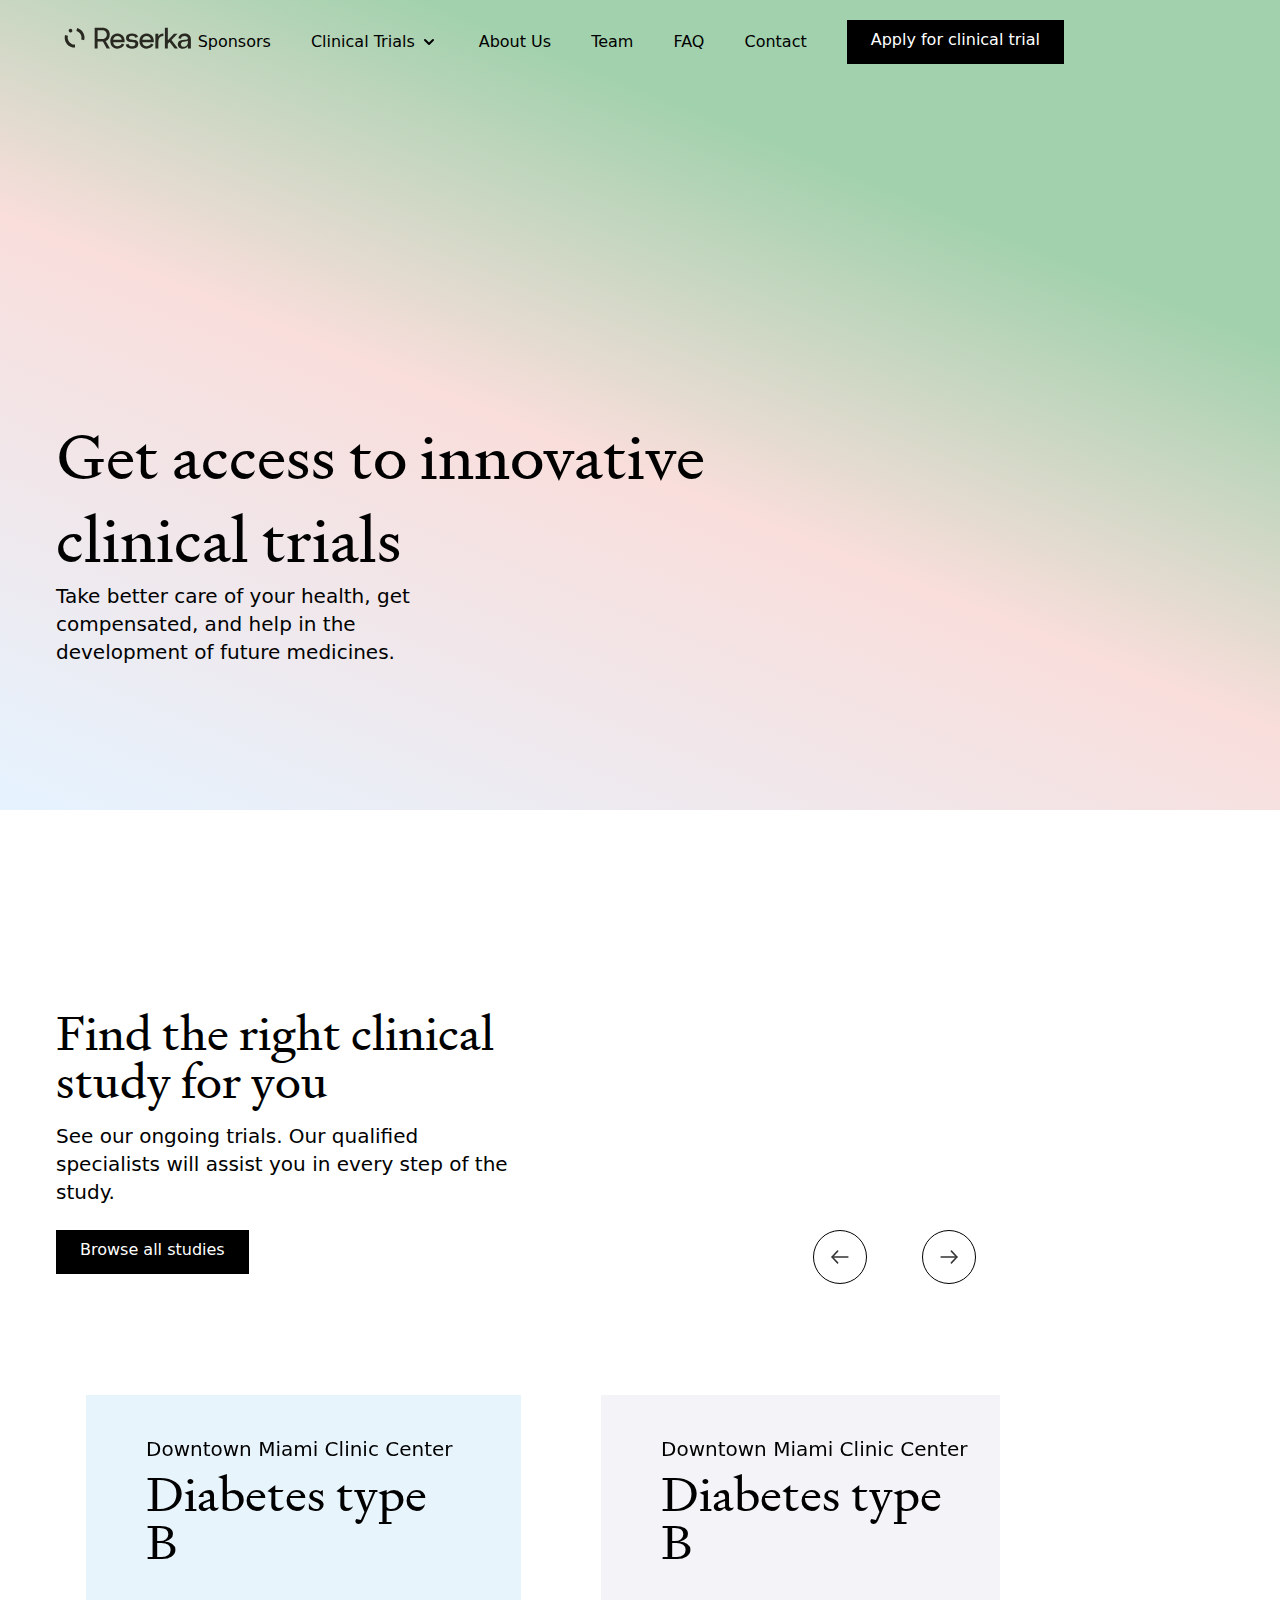
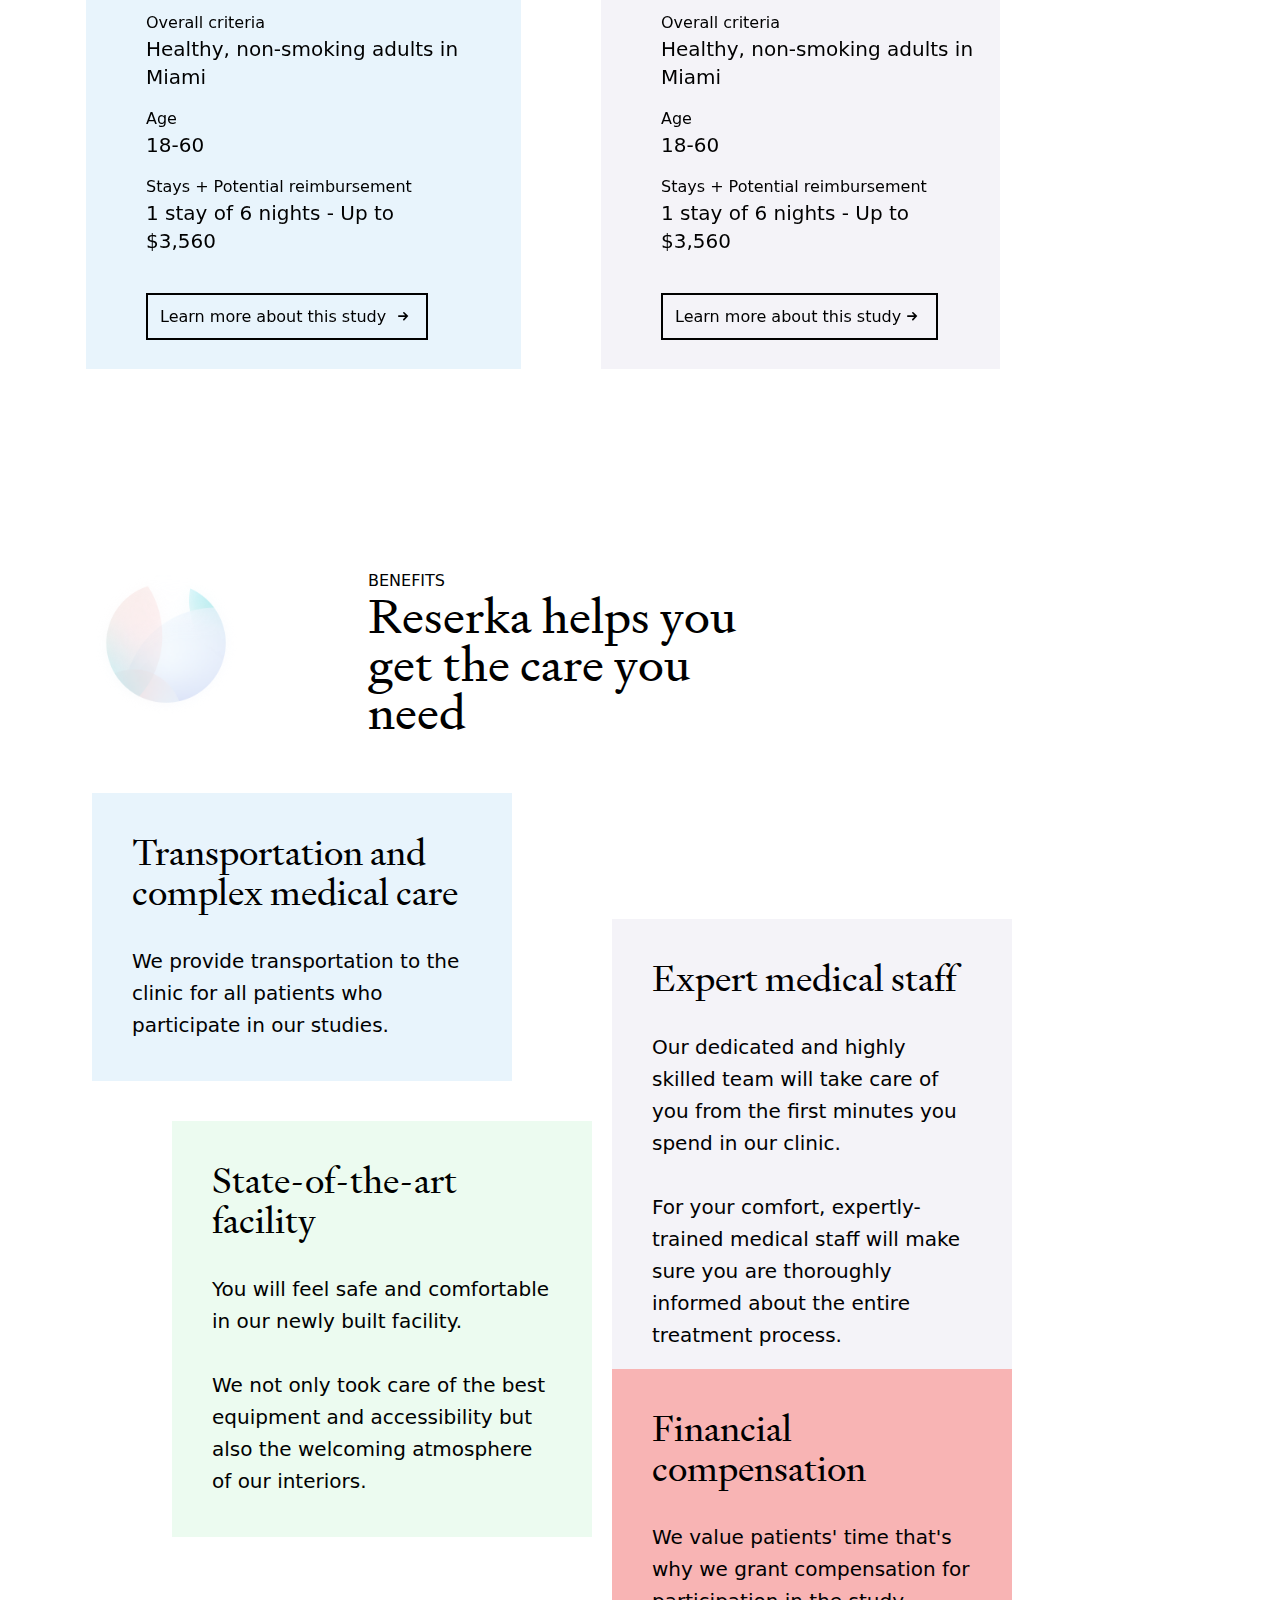
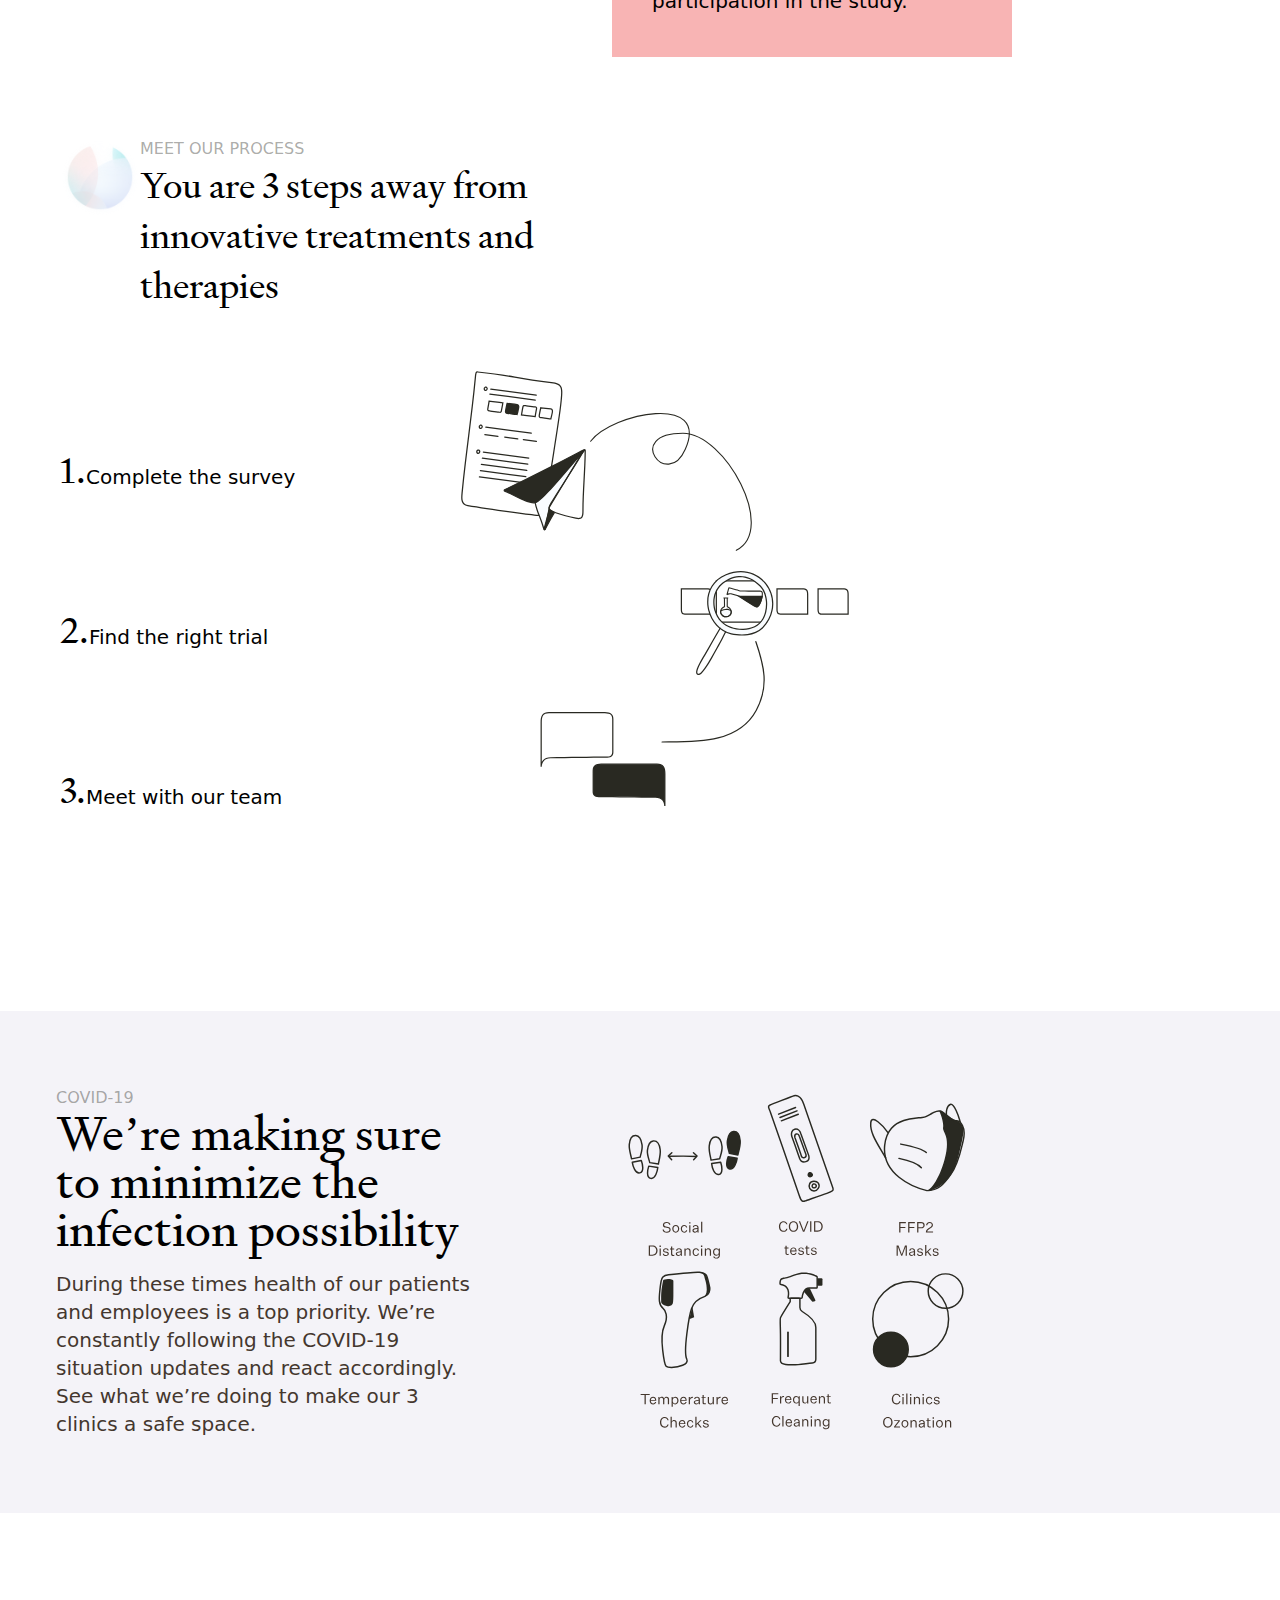
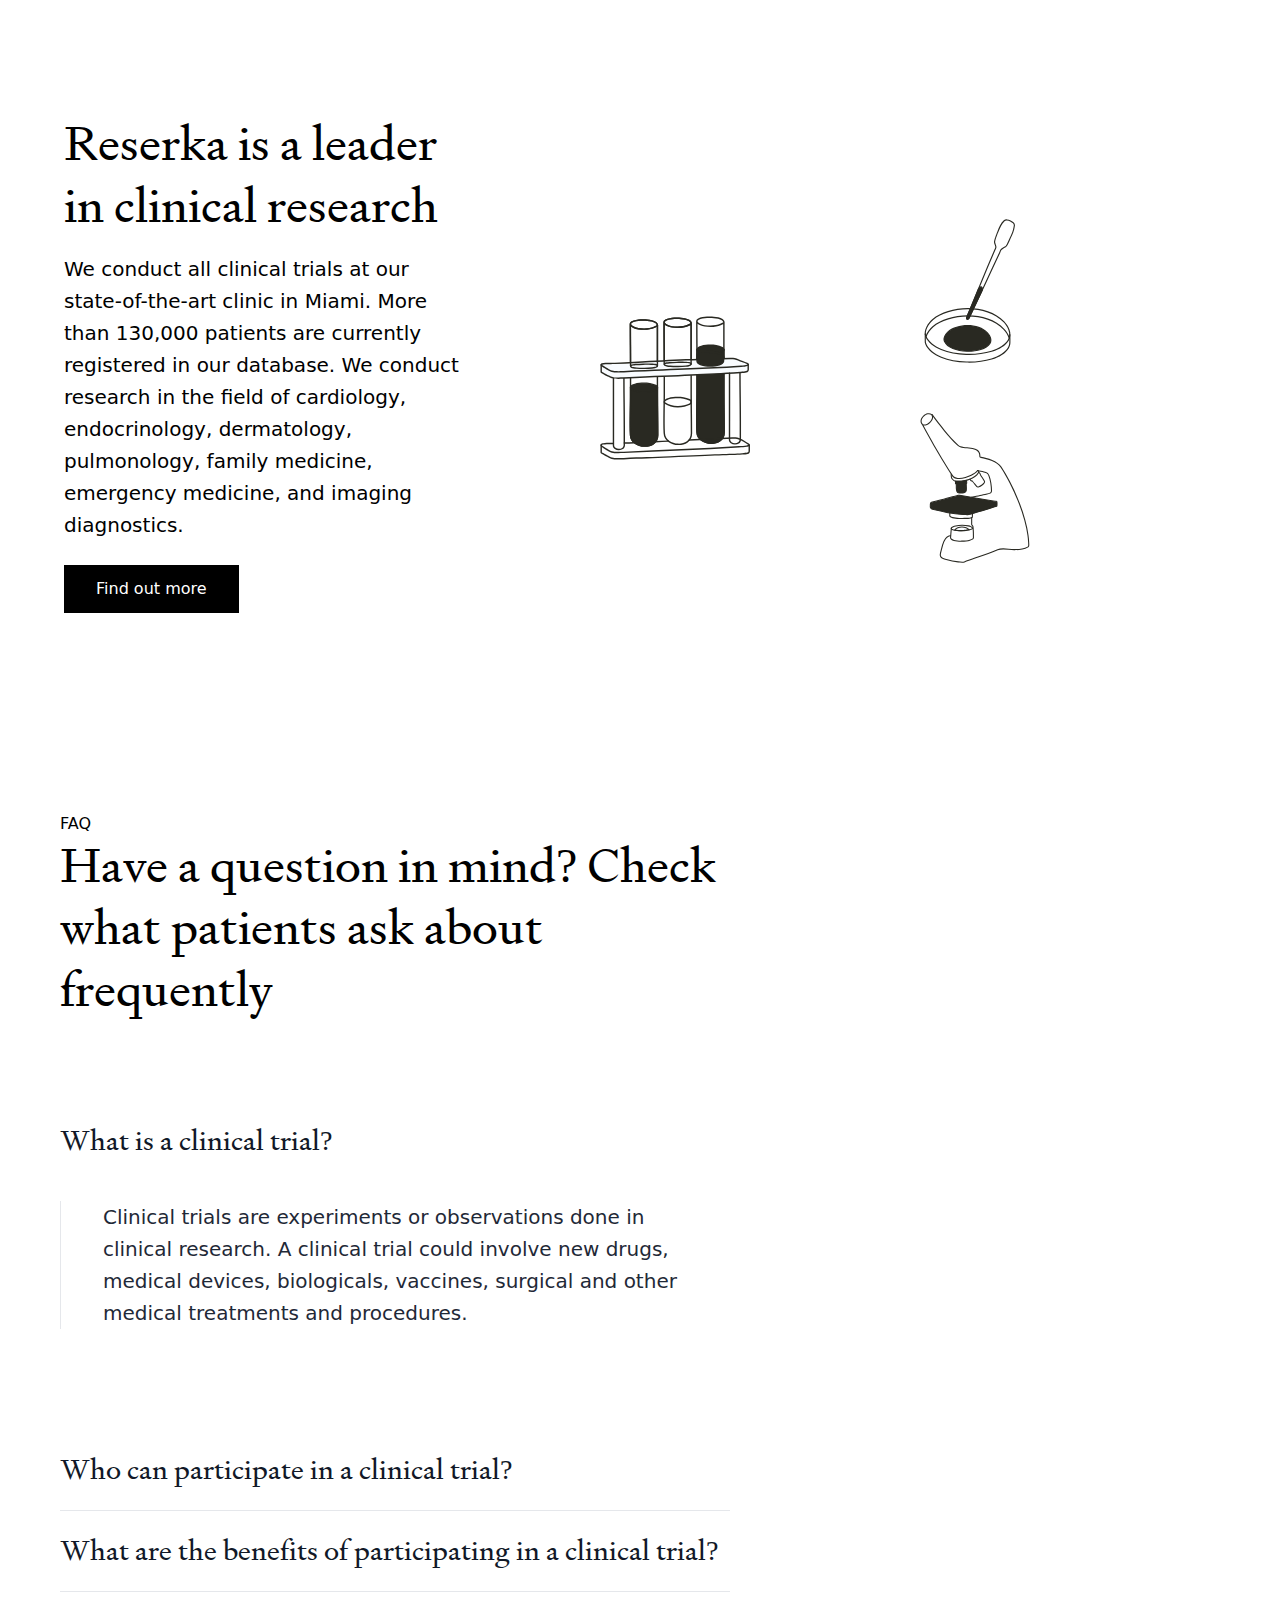
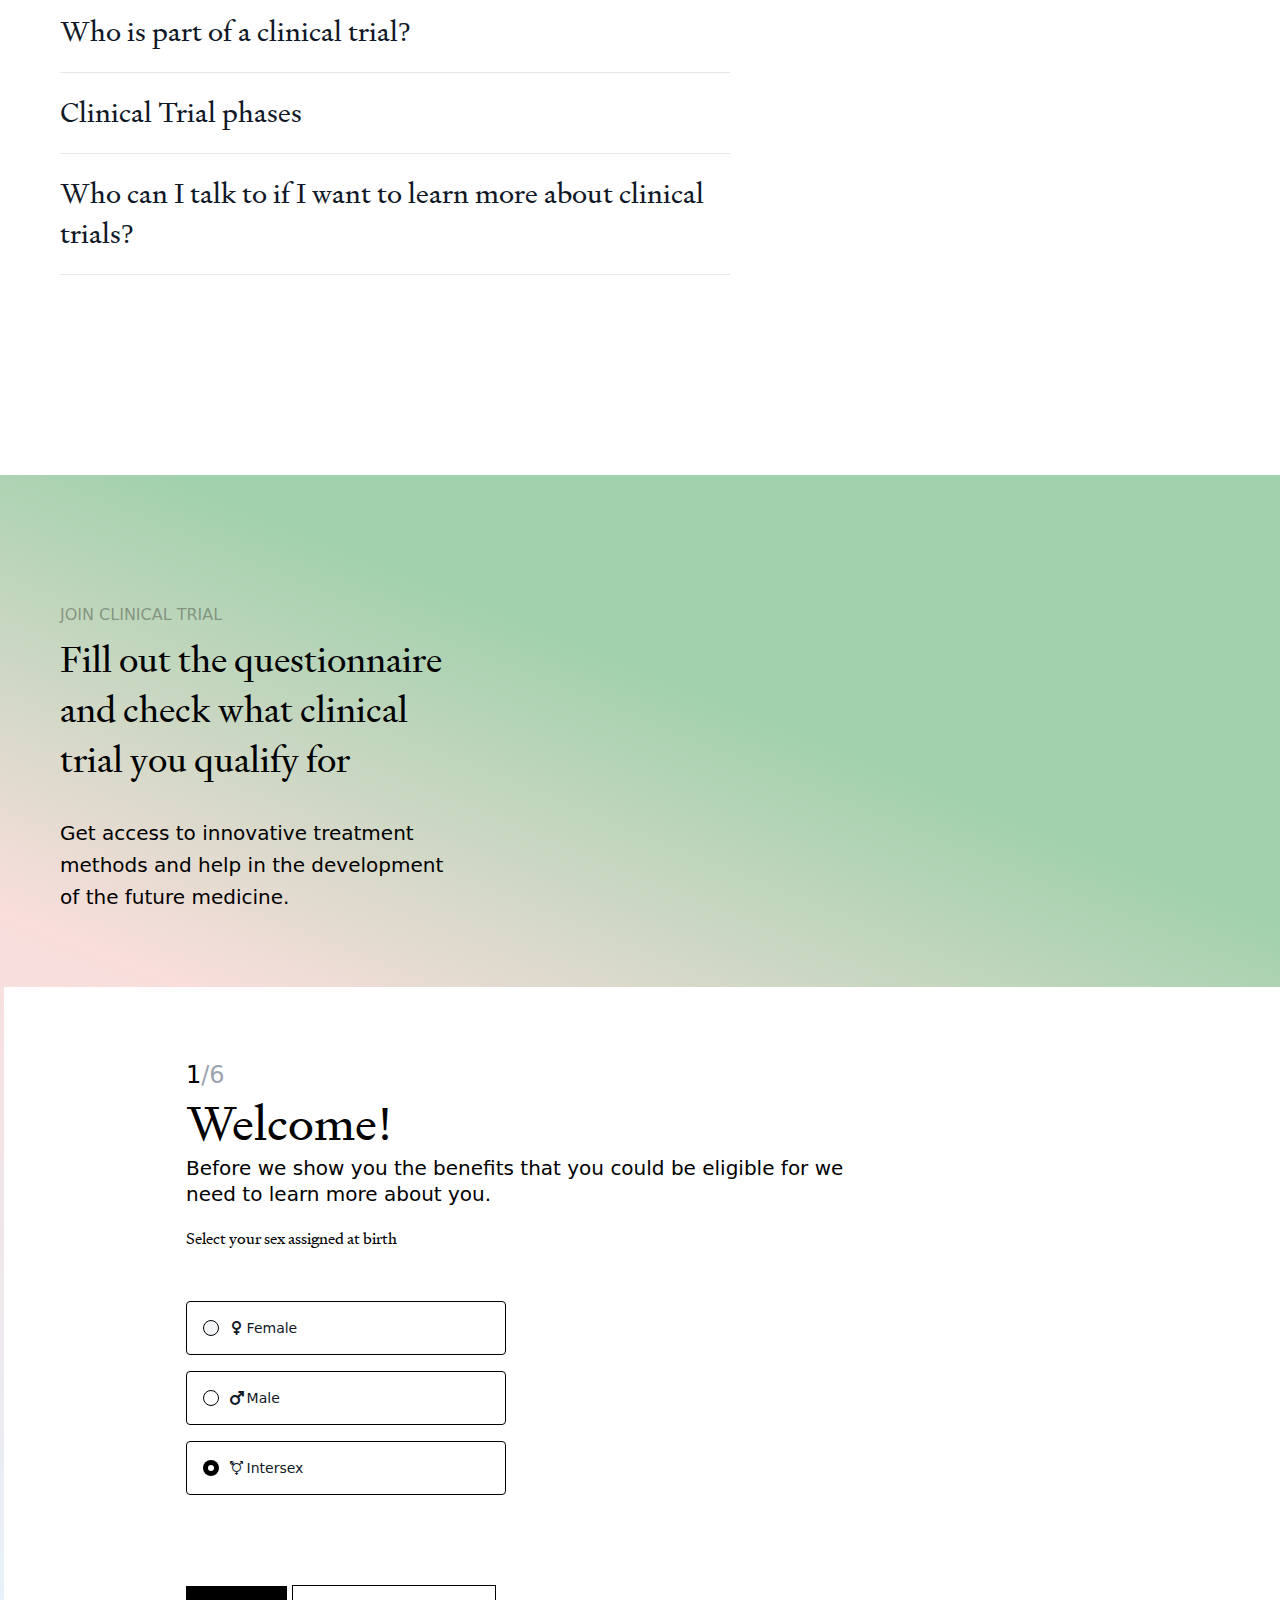
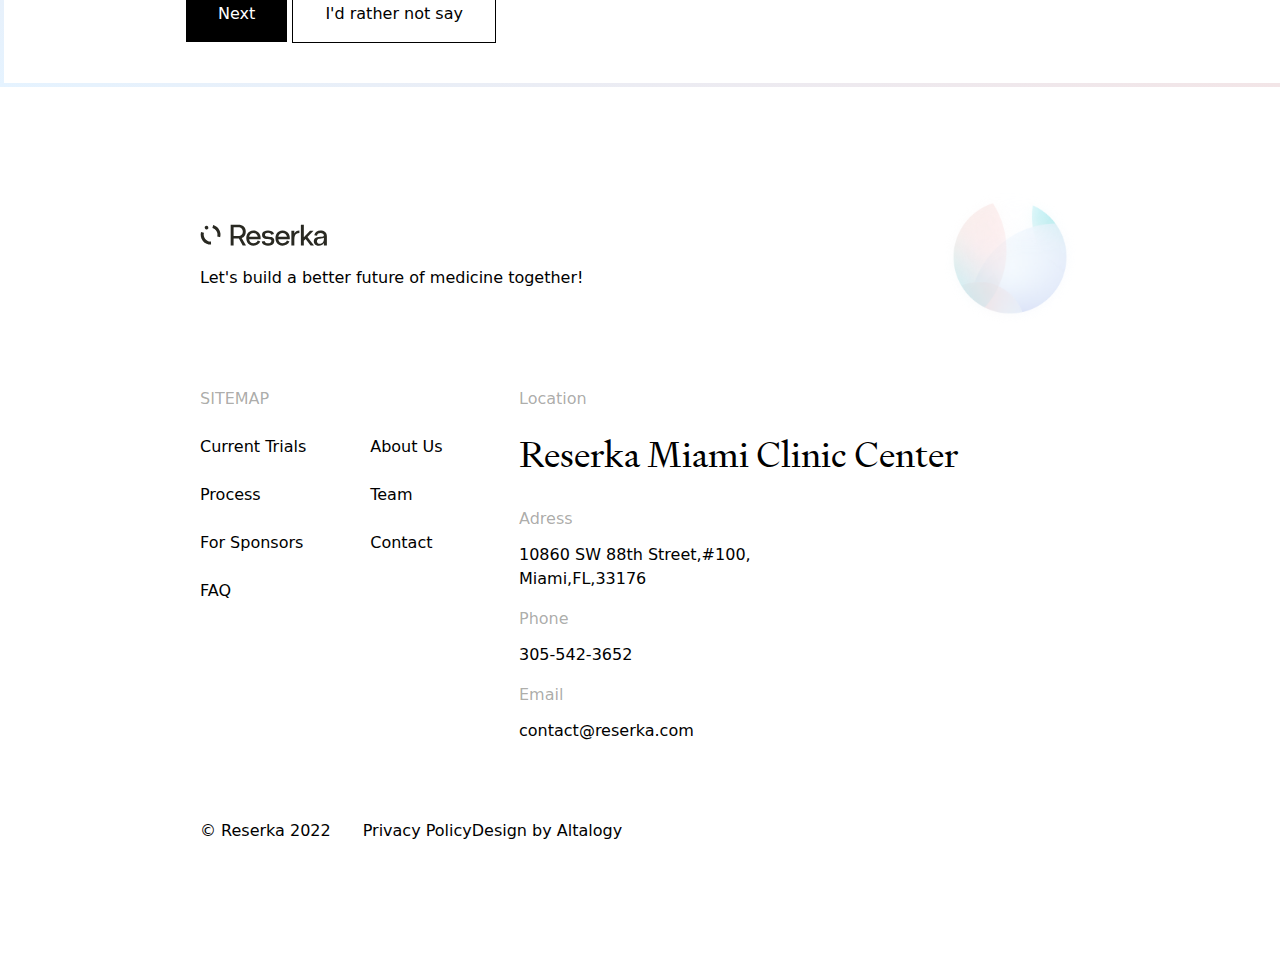
==== index.html @ b2e11988 "FIX: Nav bar" ====
<!DOCTYPE html>
<html lang="en">
  <head>
    <meta charset="UTF-8" />
    <meta http-equiv="X-UA-Compatible" content="IE=edge" />
    <meta name="viewport" content="width=device-width, initial-scale=1.0" />
    <link rel="stylesheet" href="css/tiny-slider.css" />
    <link rel="stylesheet" href="css/air-datepicker.css" />
    <link rel="stylesheet" href="css/main.css" />
    <link rel="stylesheet" href="css/fontello.css	" />
    <title>Reserka</title>
  </head>
  <body>
    <!-- NAV -->
    <header>
      <nav class="top-0 absolute z-50 w-full flex flex-wrap py-3">
        <!-- FLEX container -->
        <div
          class="container w-screen xl:mx-[120px] lg:mx-[64px] md:mx-[42px] mx-[20px] flex flex-wrap justify-between"
        >
          <!-- LOGO -->
          <div
            class="w-fit relative flex justify-between self-center lg:w-auto lg:justify-start"
          >
            <a href="index.html"
              ><img src="img/reserka-logo.svg" alt="Logo Reserka"
            /></a>
          </div>
          <!-- MENU ITEMS -->
          <div class="hidden gap-[40px] pt-2 lg:flex items-center">
            <a href="sponsors.html" class="hover:text-darkGrayishBlue"
              >Sponsors</a
            >
            <div class="">
              <button
                id="dropdownNavbarLink"
                data-dropdown-toggle="dropdownNavbar"
                class="flex justify-between items-center py-2 pr-4 pl-3 w-full rounded hover:bg-gray-100 md:hover:bg-transparent md:border-0 md:p-0 md:w-auto"
              >
                Clinical Trials
                <svg
                  class="ml-1 w-5 h-5"
                  aria-hidden="true"
                  fill="currentColor"
                  viewBox="0 0 20 20"
                  xmlns="http://www.w3.org/2000/svg"
                >
                  <path
                    fill-rule="evenodd"
                    d="M5.293 7.293a1 1 0 011.414 0L10 10.586l3.293-3.293a1 1 0 111.414 1.414l-4 4a1 1 0 01-1.414 0l-4-4a1 1 0 010-1.414z"
                    clip-rule="evenodd"
                  ></path>
                </svg>
              </button>
              <!-- Dropdown menu -->
              <div
                id="dropdownNavbar"
                class="hidden z-10 w-44 font-normal bg-white rounded divide-y divide-gray-100 shadow dark:bg-gray-700 dark:divide-gray-600"
              >
                <ul
                  class="py-1 text-sm text-gray-700 dark:text-gray-400"
                  aria-labelledby="dropdownLargeButton"
                >
                  <li>
                    <a
                      href="all-trials.html"
                      class="block py-2 px-4 hover:bg-gray-100 dark:hover:bg-gray-600 dark:hover:text-white"
                      >Current Trials</a
                    >
                  </li>
                  <li>
                    <a
                      href="sponsors.html"
                      class="block py-2 px-4 hover:bg-gray-100 dark:hover:bg-gray-600 dark:hover:text-white"
                      >For Sponsors</a
                    >
                  </li>
                  <li>
                    <a
                      href="process.html"
                      class="block py-2 px-4 hover:bg-gray-100 dark:hover:bg-gray-600 dark:hover:text-white"
                      >Process</a
                    >
                  </li>
                </ul>
              </div>
            </div>
            <a href="about-us.html" class="hover:text-darkGrayishBlue"
              >About Us</a
            >
            <a href="team.html" class="hover:text-darkGrayishBlue">Team</a>
            <a href="faq.html" class="hover:text-darkGrayishBlue">FAQ</a>
            <a href="contact-us.html" class="hover:text-darkGrayishBlue"
              >Contact</a
            >
            <!-- BUTTON -->
            <a
              href="coordinator.html"
              class="hidden md:inline-block p-3 px-6 pt-2 text-white bg-black baseline"
              >Apply for clinical trial</a
            >
          </div>

          <!-- HAMBURGER ICON -->

          <button
            class="block hamburger lg:hidden focus:outline-none"
            id="menu-btn"
          >
            <span class="hamburger-top"></span>
            <span class="hamburger-middle"></span>
            <span class="hamburger-bottom"></span>
          </button>
        </div>

        <!-- MOBILE MENU -->

        <div class="lg:hidden">
          <div
            id="menu"
            class="absolute flex-col items-center hidden self-end py-8 mt-10 space-y-6 font-bold bg-white sm:w-auto sm:self-center left-6 right-6 drop-shadow-md"
          >
            <a href="sponsors.html">Sponsors</a>
            <div class="">
              <button
                id="dropdownNavbarLink2"
                data-dropdown-toggle="dropdownNavbar2"
                class="flex justify-between items-center py-2 pr-4 pl-3 w-full text-black rounded hover:bg-gray-100 md:hover:bg-transparent md:border-0 md:hover:text-blue-700 md:p-0 md:w-auto"
              >
                Clinical Trials
                <svg
                  class="ml-1 w-5 h-5"
                  aria-hidden="true"
                  fill="currentColor"
                  viewBox="0 0 20 20"
                  xmlns="http://www.w3.org/2000/svg"
                >
                  <path
                    fill-rule="evenodd"
                    d="M5.293 7.293a1 1 0 011.414 0L10 10.586l3.293-3.293a1 1 0 111.414 1.414l-4 4a1 1 0 01-1.414 0l-4-4a1 1 0 010-1.414z"
                    clip-rule="evenodd"
                  ></path>
                </svg>
              </button>
              <!-- Dropdown menu -->
              <div
                id="dropdownNavbar2"
                class="hidden z-10 w-44 font-normal bg-white rounded divide-y divide-gray-100 shadow"
              >
                <ul
                  class="py-1 text-sm text-gray-700 dark:text-gray-400"
                  aria-labelledby="dropdownLargeButton2"
                >
                  <li>
                    <a
                      href="all-trials.html"
                      class="block py-2 px-4 hover:bg-gray-100"
                      >Current Trials</a
                    >
                  </li>
                  <li>
                    <a
                      href="sponsors.html"
                      class="block py-2 px-4 hover:bg-gray-100"
                      >For Sponsors</a
                    >
                  </li>
                  <li>
                    <a
                      href="process.html"
                      class="block py-2 px-4 hover:bg-gray-100"
                      >Process</a
                    >
                  </li>
                </ul>
              </div>
            </div>
            <a href="about-us.html">About Us</a>
            <a href="team.html">Team</a>
            <a href="faq.html">FAQ</a>
            <a href="contact-us.html">Contact</a>
          </div>
        </div>
      </nav>
    </header>

    <!-- MAIN -->

    <main>
      <!-- Hero SECTION -->
      <section class="hero_section relative">
        <div
          class="container z-10 absolute inset-x-0 bottom-0 mb-36 xxl:pl-44 xl:pl-24 lg:pl-14 md:pl-10 px-6"
        >
          <h1
            class="xxl:w-[1000px] xl:w-[840px] lg:w-[680px] md:w-[650px] w-full xxl:text-[100px] xl:text-[80px] lg:text-[64px] md:text-[64px] text-5xl leading-[130%]"
          >
            Get access to innovative clinical trials
          </h1>
          <p
            class="md:text-xl text-base xxl:w-[580px] xl:w-[400px] lg:w-[430px] md:w-[430px] w-full"
          >
            Take better care of your health, get compensated, and help in the
            development of future medicines.
          </p>
        </div>
      </section>

      <!-- Carousel SECTION -->
      <section class="mt-[200px] relative">
        <div
          class="container xxl:pl-44 xl:pl-24 lg:pl-14 md:pl-10 px-6 overflow-hidden"
        >
          <!-- CLINICAL STUDY INFO -->
          <div>
            <div
              class="xxl:w-[620px] xl:w-[620px] lg:w-[470px] md:w-[470px] w-[350px]"
            >
              <h2
                class="xxl:w-[580px] xl:w-[560px] lg:w-[465px] md:w-[465px] w-[320px] xxl:text-[64px] xl:text-[64px] lg:text-5xl md:text-5xl text-4xl md:leading-[130%] leading-[140%] mb-4"
              >
                Find the right clinical study for you
              </h2>
              <p
                class="xxl:text-xl xl:text-xl lg:text-xl md:text-xl text-base leading-[160%] mb-6"
              >
                See our ongoing trials. Our qualified specialists will assist
                you in every step of the study.
              </p>
            </div>
            <div class="flex flex-row justify-between">
              <div>
                <a
                  href="obesity.html"
                  class="md:inline-block p-3 px-6 pt-2 text-white bg-black baseline"
                >
                  Browse all studies
                </a>
              </div>
              <div
                class="md:inline-block md:relative absolute md:top-0 md:left-0 top-[1050px] left-[100px]"
              >
                <button class="carousel__button prev mr-[50px]">
                  <img src="img/left-arrow.svg" alt="" />
                </button>
                <button class="carousel__button next">
                  <img src="img/right-arrow.svg" alt="" />
                </button>
              </div>
            </div>
          </div>
          <!-- STUDY COROUSEL -->
          <div class="carousel md:w-[2000px]">
            <div
              class="mt-20 flex flex-row lg:gap-20 md:gap-10 gap-[3rem] carousel__inner"
            >
              <!-- First Element -->
              <div
                class="bg-lightblue xxl:w-[910px] xl:w-[910px] lg:w-[510px] md:w-[510px] w-[320px] h-fit"
              >
                <div class="lg:px-[60px] md:px-[40px] px-[24px] py-[40px]">
                  <p class="text-xl">Downtown Miami Clinic Center</p>
                  <h3 class="text-5xl py-2">Diabetes type B</h3>
                  <div class="mt-9">
                    <div>
                      <p class="text-base">Overall criteria</p>
                      <p class="text-xl">
                        Healthy, non-smoking adults in Miami
                      </p>
                    </div>
                    <div class="mt-4">
                      <p class="text-base">Age</p>
                      <p class="text-xl">18-60</p>
                    </div>
                    <div
                      class="mt-4 flex xl:flex-row xl:justify-between flex-col"
                    >
                      <div>
                        <p class="text-base">Stays + Potential reimbursement</p>
                        <p class="text-xl">1 stay of 6 nights - Up to $3,560</p>
                      </div>
                      <div class="xl:mt-4 mt-[50px]">
                        <a
                          href="obesity.html"
                          class="w-fit px-3 py-3 baseline border-2 rounded-none border-black text-base leading-[24px]"
                          >Learn more about this study
                          <i class="icon-right-small"></i>
                        </a>
                      </div>
                    </div>
                  </div>
                </div>
              </div>
              <!-- Second Element -->
              <div
                class="bg-lightpurple xxl:w-[910px] xl:w-[910px] lg:w-[510px] md:w-[510px] w-[320px] h-fit"
              >
                <div class="lg:px-[60px] md:px-[40px] px-[24px] py-[40px]">
                  <p class="text-xl">Downtown Miami Clinic Center</p>
                  <h3 class="text-5xl py-2">Diabetes type B</h3>
                  <div class="mt-9">
                    <div>
                      <p class="text-base">Overall criteria</p>
                      <p class="text-xl">
                        Healthy, non-smoking adults in Miami
                      </p>
                    </div>
                    <div class="mt-4">
                      <p class="text-base">Age</p>
                      <p class="text-xl">18-60</p>
                    </div>
                    <div
                      class="mt-4 flex xl:flex-row xl:justify-between flex-col"
                    >
                      <div>
                        <p class="text-base">Stays + Potential reimbursement</p>
                        <p class="text-xl">1 stay of 6 nights - Up to $3,560</p>
                      </div>
                      <div class="xl:mt-4 mt-[50px]">
                        <a
                          href="obesity.html"
                          class="w-fit px-3 py-3 btn baseline border-2 rounded-none border-black"
                          >Learn more about this study<i
                            class="icon-right-small"
                          ></i>
                        </a>
                      </div>
                    </div>
                  </div>
                </div>
              </div>
              <!-- Third Element -->
              <div
                class="bg-lightgreen xxl:w-[910px] xl:w-[910px] lg:w-[510px] md:w-[510px] w-[320px] h-fit"
              >
                <div class="lg:px-[60px] md:px-[40px] px-[24px] py-[40px]">
                  <p class="text-xl">Downtown Miami Clinic Center</p>
                  <h3 class="text-5xl py-2">Diabetes type B</h3>
                  <div class="mt-9">
                    <div>
                      <p class="text-base">Overall criteria</p>
                      <p class="text-xl">
                        Healthy, non-smoking adults in Miami
                      </p>
                    </div>
                    <div class="mt-4">
                      <p class="text-base">Age</p>
                      <p class="text-xl">18-60</p>
                    </div>
                    <div
                      class="mt-4 flex xl:flex-row xl:justify-between flex-col"
                    >
                      <div>
                        <p class="text-base">Stays + Potential reimbursement</p>
                        <p class="text-xl">1 stay of 6 nights - Up to $3,560</p>
                      </div>
                      <div class="xl:mt-4 mt-[50px]">
                        <a
                          href="obesity.html"
                          class="w-fit px-3 py-3 btn baseline border-2 rounded-none border-black"
                          >Learn more about this study<i
                            class="icon-right-small"
                          ></i>
                        </a>
                      </div>
                    </div>
                  </div>
                </div>
              </div>
              <!-- Fourth Element -->
              <div
                class="bg-lightblue xxl:w-[910px] xl:w-[910px] lg:w-[510px] md:w-[510px] w-[320px] h-fit"
              >
                <div class="lg:px-[60px] md:px-[40px] px-[24px] py-[40px]">
                  <p class="text-xl">Downtown Miami Clinic Center</p>
                  <h3 class="text-5xl py-2">Diabetes type B</h3>
                  <div class="mt-9">
                    <div>
                      <p class="text-base">Overall criteria</p>
                      <p class="text-xl">
                        Healthy, non-smoking adults in Miami
                      </p>
                    </div>
                    <div class="mt-4">
                      <p class="text-base">Age</p>
                      <p class="text-xl">18-60</p>
                    </div>
                    <div
                      class="mt-4 flex xl:flex-row xl:justify-between flex-col"
                    >
                      <div>
                        <p class="text-base">Stays + Potential reimbursement</p>
                        <p class="text-xl">1 stay of 6 nights - Up to $3,560</p>
                      </div>
                      <div class="xl:mt-4 mt-[50px]">
                        <a
                          href="obesity.html"
                          class="w-fit px-3 py-3 btn baseline border-2 rounded-none border-black"
                          >Learn more about this study<i
                            class="icon-right-small"
                          ></i>
                        </a>
                      </div>
                    </div>
                  </div>
                </div>
              </div>
            </div>
          </div>
        </div>
      </section>

      <!-- Benefits -->
      <section class="mt-[200px]">
        <div
          class="container xxl:pl-14 xl:pl-24 lg:pl-14 md:pl-10 md:mx-3 relative"
        >
          <div class="flex lg:flex-row flex-col md:gap-32 lg:mx-6 mb-5">
            <div>
              <img src="img/circle.png" alt="" class="w-[148px] h-[148px]" />
            </div>
            <div
              class="xxl:w-[460px] xl:w-[460px] lg:w-[430px] md:w-[460px] w-[320px]"
            >
              <p class="uppercase text-base">Benefits</p>
              <h3 class="text-5xl">Reserka helps you get the care you need</h3>
            </div>
          </div>
          <div
            class="flex flex-col gap-10 xxl:pl-72 xl:pl-[315px] lg:mt-14 md:mt-14 lg:px-6 w-fit"
          >
            <div class="flex flex-col gap-10">
              <div
                class="bg-lightblue xxl:w-[590px] xl:w-[460px] lg:w-[420px] md:w-[360px] w-[330px] h-fit cursor-pointer"
              >
                <div class="lg:p-10 md:p-6">
                  <h4
                    class="xxl:text-5xl xl:text-4xl lg:text-4xl md:text-[28px] text-2xl leading-[140%]"
                  >
                    Transportation and complex medical care
                  </h4>
                  <p class="mt-8 text-xl leading-[160%]">
                    We provide transportation to the clinic for all patients who
                    participate in our studies.
                  </p>
                </div>
              </div>
              <div
                class="bg-lightpurple cursor-pointer xxl:w-[510px] xl:w-[450px] lg:w-[400px] md:w-[360px] w-[330px] h-fit xxl:top-0 xxl:right-[300px] xl:top-[0px] xl:right-[50px] lg:top-[350px] lg:right-0 md:top-[430px] md:right-0 md:absolute"
              >
                <div class="lg:p-10 md:p-6">
                  <h4
                    class="xxl:text-5xl xl:text-4xl lg:text-4xl md:text-[28px] text-2xl leading-[140%]"
                  >
                    Expert medical staff
                  </h4>
                  <p class="mt-8 text-xl leading-[160%]">
                    Our dedicated and highly skilled team will take care of you
                    from the first minutes you spend in our clinic.
                  </p>
                  <p class="mt-8 text-xl leading-[160%]">
                    For your comfort, expertly-trained medical staff will make
                    sure you are thoroughly informed about the entire treatment
                    process.
                  </p>
                </div>
              </div>
            </div>
            <div class="flex flex-col gap-10">
              <div
                class="bg-lightgreen cursor-pointer xxl:w-[510px] xl:w-[460px] lg:w-[420px] md:w-[360px] w-[330px] h-fit xxl:ml-40 xl:ml-30 lg:ml-[80px] sm:bottom-0"
              >
                <div class="lg:p-10 md:p-6">
                  <h4
                    class="xxl:text-5xl xl:text-4xl lg:text-4xl md:text-[28px] text-2xl leading-[140%]"
                  >
                    State-of-the-art facility
                  </h4>
                  <p class="mt-8 text-xl leading-[160%]">
                    You will feel safe and comfortable in our newly built
                    facility.
                  </p>
                  <p class="mt-8 text-xl leading-[160%]">
                    We not only took care of the best equipment and
                    accessibility but also the welcoming atmosphere of our
                    interiors.
                  </p>
                </div>
              </div>
              <div
                class="bg-red-300 cursor-pointer xxl:w-[510px] xl:w-[460px] lg:w-[400px] md:w-[360px] w-[330px] h-fit md:absolute xxl:top-[500px] xxl:right-[150px] xl:top-[550px] xxl:left-[1200px] xl:left-[1000px] lg:top-[800px] lg:left-[600px] md:left-[410px] md:bottom-0 relative"
              >
                <div class="lg:p-10 md:p-6">
                  <h4
                    class="xxl:text-5xl xl:text-4xl lg:text-4xl md:text-[28px] text-2xl leading-[140%]"
                  >
                    Financial compensation
                  </h4>
                  <p class="mt-8 text-xl leading-[160%]">
                    We value patients' time that's why we grant compensation for
                    participation in the study.
                  </p>
                </div>
              </div>
            </div>
          </div>
        </div>
      </section>

      <!-- OUR PROCESS -->
      <section class="mt-[200px]">
        <div class="lg:ml-[60px] md:ml-[40px] mx-[24px]">
          <div class="flex md:flex-row flex-col">
            <div>
              <img
                class="w-[180px] h-[240px] xl:inline-block hidden"
                src="img/circles.png"
                alt="Circle with gradient"
              />
              <img
                src="img/circle.png"
                alt="Circle with gradient"
                class="w-[80px] h-[80px] xl:hidden inline-block"
              />
            </div>
            <div
              class="xxl:w-[744px] xl:w-[796px] lg:w-[441px] md:w-[440px] w-[300px] xl:ml-[110px]"
            >
              <p class="uppercase text-lighttext text-base">Meet our process</p>
              <h3
                class="xl:text-[48px] xl:leading-[62px] md:text-[36px] md:leading-[50px] text-[28px] leading-[39px]"
              >
                You are 3 steps away from innovative treatments and therapies
              </h3>
            </div>
          </div>
          <div
            class="lg:mt-[140px] md:mt-[60px] xl:ml-[280px] flex flex-col xl:gap-[140px] md:gap-[120px] gap-[32px]"
          >
            <div class="flex md:flex-row flex-col relative">
              <div class="flex items-end">
                <h3 class="xl:text-5xl md:text-4xl text-[28px] leading-[140%]">
                  1.
                </h3>
                <p class="md:text-xl lg:pl-0 pl-3 text-base leading-[160%]">
                  Complete the survey
                </p>
              </div>
              <div class="md:inline-block flex justify-center">
                <img
                  class="md:absolute xl:w-[200px] xl:h-[260px] md:w-[126px] md:h-[162px] w-[118px] h-[152px] xxl:top-[-100px] xxl:left-[500px] xl:top-[-110px] xl:left-[490px] lg:top-[-80px] lg:left-[400px] md:left-[400px] md:top-[-60px] md:mt-0 mt-[32px]"
                  src="img/survey_logo.svg"
                  alt="Survey logo"
                />
                <img
                  class="absolute xl:w-[292px] xl:h-[248px] md:w-[162px] md:h-[182px] xxl:top-[-60px] xxl:right-[550px] xl:top-[-50px] xl:left-[700px] md:top-[-60px] md:left-[530px] md:inline-block hidden"
                  src="img/survey_vect.svg"
                  alt="Survey vector"
                />
              </div>
            </div>
            <div class="flex md:flex-row flex-col justify-between relative">
              <div class="flex items-end">
                <h3
                  class="xxl:text-5xl xl:text-5xl lg:text-4xl md:text-4xl text-[28px] leading-[140%]"
                >
                  2.
                </h3>
                <p class="md:text-xl lg:pl-0 pl-3 text-base leading-[160%]">
                  Find the right trial
                </p>
              </div>
              <div class="md:inline-block flex justify-center">
                <img
                  class="md:absolute xl:w-[272px] xl:h-[168px] md:w-[170px] md:h-[104px] w-[200px] h-[124px] xxl:top-[-36px] xxl:left-[700px] xl:top-[-10px] xl:left-[680px] lg:left-[620px] lg:top-[-40px] md:left-[500px] md:top-[-30px] md:mt-0 mt-[32px]"
                  src="img/trial_2.svg"
                  alt="Right trial logo"
                />
                <img
                  src="img/trial-vect.svg"
                  alt="Meet our team vector from trials"
                  class="mb-10 xl:w-[168px] xl:h-[162px] md:w-[106px] md:h-[102px] absolute xxl:top-[80px] xxl:right-[720px] xl:top-[100px] xl:left-[650px] lg:right-[500px] lg:top-[30px] md:left-[600px] md:top-[60px] md:inline-block hidden"
                />
              </div>
            </div>
            <div class="flex md:flex-row flex-col justify-between relative">
              <div class="flex items-end">
                <h3
                  class="xxl:text-5xl xl:text-5xl lg:text-4xl md:text-4xl text-[28px] leading-[140%]"
                >
                  3.
                </h3>
                <p class="md:text-xl lg:pl-0 pl-3 text-base leading-[160%]">
                  Meet with our team
                </p>
              </div>
              <div class="md:inline-block flex justify-center">
                <img
                  class="md:absolute xl:w-[202px] xl:h-[152px] md:w-[126px] md:h-[96px] w-[202px] h-[152px] xxl:left-[460px] xl:top-[-60px] xl:left-[430px] lg:left-[480px] lg:top-[-60px] md:left-[350px] md:top-[-50px] md:mt-0 mt-[32px]"
                  src="img/meet_3.svg"
                  alt="Meet our team logo"
                />
              </div>
            </div>
          </div>
        </div>
      </section>

      <!-- COVID 19  -->
      <section class="mt-[200px] bg-lightpurple">
        <div
          class="container flex lg:flex-row flex-col xl:py-[150px] py-[75px] my-[150px] w-full md:justify-between justify-items-center xxl:pl-14 xl:pl-24 lg:pl-14 md:pl-10 px-[24px] items-center"
        >
          <div class="xl:w-[640px] lg:w-[430px] md:w-[510px] w-[330px]">
            <p class="uppercase text-lighttext">Covid-19</p>
            <h3
              class="xxl:text-[64px] xl:text-[64px] lg:text-5xl md:text-5xl text-[28px] mb-4 leading-[130%]"
            >
              We’re making sure to minimize the infection possibility
            </h3>
            <p class="text-browntext md:text-xl text-base leading-[160%]">
              During these times health of our patients and employees is a top
              priority. We’re constantly following the COVID-19 situation
              updates and react accordingly. See what we’re doing to make our 3
              clinics a safe space.
            </p>
          </div>
          <div
            class="flex lg:flex-col-2 md:flex-row lg:flex-wrap md:flex-nowrap flex-wrap flex-col-2 xxl:w-[550px] xl:w-[460px] lg:w-[350px] md:w-full w-[330px]"
          >
            <div class="md:basis-1/3 basis-1/2">
              <img src="img/socdist_1.svg" alt="" />
            </div>
            <div class="md:basis-1/3 basis-1/2">
              <img src="img/test_2.svg" alt="" />
            </div>
            <div class="md:basis-1/3 basis-1/2">
              <img src="img/mask_3.svg" alt="" />
            </div>
            <div class="md:basis-1/3 basis-1/2">
              <img src="img/temp_4.svg" alt="" />
            </div>
            <div class="md:basis-1/3 basis-1/2">
              <img src="img/clean_5.svg" alt="" />
            </div>
            <div class="md:basis-1/3 basis-1/2">
              <img src="img/ozon_6.svg" alt="" />
            </div>
          </div>
        </div>
      </section>

      <!-- Leader -->
      <section class="mt-[200px]">
        <div class="container relative">
          <div
            class="xxl:w-[620xp] xl:w-[620px] lg:w-[420px] md:w-[420px] w-[330px] xl:ml-[180px] md:ml-10 pl-6"
          >
            <h2
              class="xl:text-[64px] md:text-[48px] text-[36px] xl:leading-[83px] lg:leading-[62px] md:leading-[62px] leading-[50px]"
            >
              Reserka is a leader in clinical research
            </h2>
            <div>
              <img
                class="xxl:w-[200px] xxl:h-[200px] lg:w-[150px] lg:h-[150px] md:w-[80px] md:h-[120px] w-[100px] h-[100px] absolute xxl:left-[1700px] xl:left-[1200px] lg:left-[900px] md:top-[100px] md:left-[650px] left-[150px] top-[230px]"
                src="img/sample.svg"
                alt=""
              />
              <img
                class="xxl:w-[200px] xxl:h-[200px] lg:w-[150px] lg:h-[150px] md:w-[90px] md:h-[90px] w-[100px] h-[100px] absolute xxl:left-[1400px] xl:left-[1000px] lg:left-[600px] md:top-[200px] md:right-[170px] left-[100xp] top-[150px] right-[250px]"
                src="img/flask.svg"
                alt=""
              />
              <img
                class="xxl:w-[200px] xxl:h-[200px] lg:w-[150px] lg:h-[150px] md:w-[92px] md:h-[128px] w-[100px] h-[100px] absolute xxl:left-[1700px] xl:left-[1200px] lg:left-[900px] md:top-[300px] md:left-[650px] left-[220px] top-[170px]"
                src="img/microscope.svg"
                alt=""
              />
            </div>
            <div class="md:mt-0 mt-[250px]">
              <p class="md:text-[20px] text-[16px] leading-[160%] mt-4 mb-6">
                We conduct all clinical trials at our state-of-the-art clinic in
                Miami. More than 130,000 patients are currently registered in
                our database. We conduct research in the field of cardiology,
                endocrinology, dermatology, pulmonology, family medicine,
                emergency medicine, and imaging diagnostics.
              </p>
              <a
                href="#"
                class="bg-black text-[16px] leading-[150%] text-white px-8 py-3 md:inline-block text-center block"
                >Find out more</a
              >
            </div>
          </div>
        </div>
      </section>

      <!-- FAQ -->
      <section class="mt-[200px]">
        <div
          class="container xxl:ml-[380px] xxl:mr-[580px] xl:ml-[250px] xl:mr-[230px] lg:ml-[60px] lg:mr-[275px] md:ml-[40px] md:mr-[130px] mx-6"
        >
          <div
            class="xxl:w-[970px] xl:w-[970px] lg:w-[670px] md:w-[665px] w-fit"
          >
            <p class="uppercase text-black text-base leading-[22px]">Faq</p>
            <h3
              class="xxl:text-[64px] xl:text-[64px] xl:leading-[83px] lg:text-[48px] md:text-[48px] md:leading-[62px] text-[36px] leading-[50px]"
            >
              Have a question in mind? Check what patients ask about frequently
            </h3>
          </div>
          <div
            class="xxl:w-[970px] xl:w-[970px] lg:w-[670px] md:w-[665px] w-[330px] mt-[80px]"
          >
            <div
              id="accordion-flush"
              data-accordion="collapse"
              data-active-classes="bg-white border-none"
              data-inactive-classes="text-black"
            >
              <h2 id="accordion-flush-heading-1">
                <button
                  type="button"
                  class="flex items-center justify-between w-5/12 py-5 font-medium text-left bg-white text-gray-900 border-b border-gray-600"
                  data-accordion-target="#accordion-flush-body-1"
                  aria-expanded="true"
                  aria-controls="accordion-flush-body-1"
                >
                  <span
                    class="xl:text-[48px] xl:leading-[68px] md:text-[28px] md:leading-[40px] text-[24px] leading-[34px]"
                    >What is a clinical trial?</span
                  >
                </button>
              </h2>
              <div
                id="accordion-flush-body-1"
                class=""
                aria-labelledby="accordion-flush-heading-1"
              >
                <div class="py-5 font-light">
                  <p
                    class="xl:w-[500px] md:w-[624px] w-[284px] mb-[81px] pl-[42px] border-l text-gray-800 md:text-[20px] text-[16px] md:leading-[32px] leading-[26px]"
                  >
                    Clinical trials are experiments or observations done in
                    clinical research. A clinical trial could involve new drugs,
                    medical devices, biologicals, vaccines, surgical and other
                    medical treatments and procedures.
                  </p>
                </div>
              </div>
              <h2 id="accordion-flush-heading-2">
                <button
                  type="button"
                  class="flex items-center justify-between w-full py-5 font-medium text-left text-gray-900 border-b border-gray-200"
                  data-accordion-target="#accordion-flush-body-2"
                  aria-expanded="false"
                  aria-controls="accordion-flush-body-2"
                >
                  <span
                    class="xl:text-[48px] xl:leading-[68px] md:text-[28px] md:leading-[40px] text-[24px] leading-[34px]"
                    >Who can participate in a clinical trial?</span
                  >
                </button>
              </h2>
              <div
                id="accordion-flush-body-2"
                class="hidden"
                aria-labelledby="accordion-flush-heading-2"
              >
                <div class="py-5 font-light">
                  <p
                    class="xl:w-[500px] md:w-[624px] w-[284px] mb-[81px] pl-[42px] border-l text-gray-800 md:text-[20px] text-[16px] md:leading-[32px] leading-[26px]"
                  >
                    Your eligibility may be based on your age, gender, overall
                    health, type and stage of a disease, treatment history, and
                    other conditions.
                  </p>
                </div>
              </div>
              <h2 id="accordion-flush-heading-3">
                <button
                  type="button"
                  class="flex items-center justify-between w-full py-5 font-medium text-left text-gray-900 border-b border-gray-200"
                  data-accordion-target="#accordion-flush-body-3"
                  aria-expanded="false"
                  aria-controls="accordion-flush-body-3"
                >
                  <span
                    class="xl:text-[48px] xl:leading-[68px] md:text-[28px] md:leading-[40px] text-[24px] leading-[34px]"
                  >
                    What are the benefits of participating in a clinical trial?
                  </span>
                </button>
              </h2>
              <div
                id="accordion-flush-body-3"
                class="hidden"
                aria-labelledby="accordion-flush-heading-3"
              >
                <div class="py-5 font-light">
                  <p
                    class="xl:w-[500px] md:w-[624px] w-[284px] mb-[81px] pl-[42px] border-l text-gray-800 md:text-[20px] text-[16px] md:leading-[32px] leading-[26px]"
                  >
                    When enrolled in a clinical trial, you not only gain access
                    to cutting-edge & expert care, but you are participating in
                    a potential medical breakthrough that could help many more
                    people in the future.
                  </p>
                </div>
              </div>
              <h2 id="accordion-flush-heading-4">
                <button
                  type="button"
                  class="flex items-center justify-between w-full py-5 font-medium text-left text-gray-900 border-b border-gray-200"
                  data-accordion-target="#accordion-flush-body-4"
                  aria-expanded="false"
                  aria-controls="accordion-flush-body-4"
                >
                  <span
                    class="xl:text-[48px] xl:leading-[68px] md:text-[28px] md:leading-[40px] text-[24px] leading-[34px]"
                    >Who is part of a clinical trial?
                  </span>
                </button>
              </h2>
              <div
                id="accordion-flush-body-4"
                class="hidden"
                aria-labelledby="accordion-flush-heading-4"
              >
                <div class="py-5 font-light">
                  <p
                    class="xl:w-[500px] md:w-[624px] w-[284px] mb-[81px] pl-[42px] border-l text-gray-800 md:text-[20px] text-[16px] md:leading-[32px] leading-[26px]"
                  >
                    You will be monitored closely by top physicians, nurses,
                    pharmacist’s as well as researchers. Should the medical
                    treatment being tested in the clinical trial be effective,
                    you will be one of the first people to reap the benefits
                    before it is released to the public.
                  </p>
                </div>
              </div>

              <h2 id="accordion-flush-heading-5">
                <button
                  type="button"
                  class="flex items-center justify-between w-full py-5 font-medium text-left text-gray-900 border-b border-gray-200"
                  data-accordion-target="#accordion-flush-body-5"
                  aria-expanded="false"
                  aria-controls="accordion-flush-body-5"
                >
                  <span
                    class="xl:text-[48px] xl:leading-[68px] md:text-[28px] md:leading-[40px] text-[24px] leading-[34px]"
                    >Clinical Trial phases
                  </span>
                </button>
              </h2>
              <div
                id="accordion-flush-body-5"
                class="hidden"
                aria-labelledby="accordion-flush-heading-5"
              >
                <div class="py-5 font-light border-b border-gray-200">
                  <span>
                    <p>Phase 1</p>
                    <ul class="pl-5 text-gray-800 list-disc dark:text-gray-400">
                      <li>Test drugs on healthy individuals</li>
                      <li>Test for safety dosage and side effects</li>
                    </ul>
                  </span>
                  <span>
                    <p>Phase 2</p>
                    <ul class="pl-5 text-gray-800 list-disc dark:text-gray-400">
                      <li>Test on larger group of effected individuals</li>
                      <li>Test for efficiacy and side effects</li>
                    </ul>
                  </span>
                  <span>
                    <p>Phase 3</p>
                    <ul class="pl-5 text-gray-800 list-disc dark:text-gray-400">
                      <li>Test on new and wider demographics</li>
                      <li>
                        Test for long term effectiveness and comparisons with
                        other medications
                      </li>
                    </ul>
                  </span>
                  <span>
                    <p>Phase FDA Approval</p>
                    <ul class="pl-5 text-gray-800 list-disc dark:text-gray-400">
                      <li>
                        Treatment determined effective and safe for public use
                      </li>
                    </ul>
                  </span>
                  <span>
                    <p>Phase 5</p>
                    <ul class="pl-5 text-gray-800 list-disc dark:text-gray-400">
                      <li>Continues to test for effectiveness and safety</li>
                      <li>Can be taken of the market if necessary</li>
                    </ul>
                  </span>
                </div>
              </div>

              <h2 id="accordion-flush-heading-6">
                <button
                  type="button"
                  class="flex items-center justify-between w-full py-5 font-medium text-left text-gray-900 border-b border-gray-200"
                  data-accordion-target="#accordion-flush-body-6"
                  aria-expanded="false"
                  aria-controls="accordion-flush-body-6"
                >
                  <span
                    class="xl:text-[48px] xl:leading-[68px] md:text-[28px] md:leading-[40px] text-[24px] leading-[34px]"
                    >Who can I talk to if I want to learn more about clinical
                    trials?
                  </span>
                </button>
              </h2>
              <div
                id="accordion-flush-body-6"
                class="hidden"
                aria-labelledby="accordion-flush-heading-6"
              >
                <div class="py-5 font-light">
                  <p
                    class="xl:w-[500px] md:w-[624px] w-[284px] mb-[81px] pl-[42px] border-l text-gray-800 md:text-[20px] text-[16px] md:leading-[32px] leading-[26px]"
                  >
                    You can always talk to our clinical coordinators or
                    physicians as well as the principal investigator of the
                    study to learn more information about whether you qualify
                    for a clinical trial, or what the requirements may be for a
                    specific trial.
                  </p>
                  <a href="#" class="bg-black text-white text-base px-8 py-3"
                    >Qualify for trials</a
                  >
                </div>
              </div>
            </div>
          </div>
        </div>
      </section>

      <!-- CTA -->
      <section class="mt-[200px] call_to_action">
        <div class="flex xl:flex-row flex-col md:justify-evenly w-full">
          <div
            class="pt-32 xl:pb-96 pb-[70px] xl:ml-[180px] xl:mr-[125px] lg:ml-[60px] xxl:w-[415px] xl:w-[415px] md:w-[400px] w-[70%] md:mx-[12px] mx-[24px]"
          >
            <p class="uppercase text-lighttext">Join clinical trial</p>
            <h3
              class="md:text-[36px] text-[28px] mt-2 md:leading-[50px] leading-[39px]"
            >
              Fill out the questionnaire and check what clinical trial you
              qualify for
            </h3>
            <p class="text-[20px] leading-[32px] mt-8">
              Get access to innovative treatment methods and help in the
              development of the future medicine.
            </p>
          </div>
          <div class="bg-white xl:w-[70%] w-full md:m-1 m-0 md:pl-10">
            <div
              class="xl:pl-10 xl:pr-[350px] lg:pl-[130px] md:mx-[12px] px-6 pt-[70px]"
            >
              <span class="text-[24px]"
                >1<span class="text-gray-400">/6</span></span
              >
              <h3
                class="xl:pt-[32px] xl:text-[48px] lg:text-[48px] md:text-[48px] text-[36px] leading-[62px]"
              >
                Welcome!
              </h3>
              <p
                class="xl:pt-[14px] md:text-[20px] text-base leading-[26px] md:w-[665px] w-[330px]"
              >
                Before we show you the benefits that you could be eligible for
                we need to learn more about you.
              </p>
              <div class="xl:pt-[32px] w-full">
                <h3 class="xl:text-[48px] leading-[62px] mb-8">
                  Select your sex assigned at birth
                </h3>

                <div class="flex flex-col gap-4 xl:mb-10 mb-[90px]">
                  <div
                    class="flex items-center pl-4 rounded border border-black xl:w-[28rem] w-[20rem]"
                  >
                    <input
                      id="bordered-radio-1"
                      type="radio"
                      value=""
                      name="bordered-radio"
                      class="w-4 h-4 text-black bg-gray-100 border-black focus:ring-black focus:ring-2"
                    />
                    <label
                      for="bordered-radio-1"
                      class="py-4 ml-2 w-full text-sm font-medium text-gray-900"
                      ><i class="icon-female"></i>Female</label
                    >
                  </div>
                  <div
                    class="flex items-center pl-4 rounded border border-black xl:w-[28rem] w-[20rem]"
                  >
                    <input
                      checked=""
                      id="bordered-radio-2"
                      type="radio"
                      value=""
                      name="bordered-radio"
                      class="w-4 h-4 text-black border-black focus:ring-black focus:ring-2"
                    />
                    <label
                      for="bordered-radio-2"
                      class="py-4 ml-2 w-full text-sm font-medium text-gray-900"
                      ><i class="icon-male"></i>Male</label
                    >
                  </div>
                  <div
                    class="flex items-center pl-4 rounded border border-black xl:w-[28rem] w-[20rem]"
                  >
                    <input
                      checked=""
                      id="bordered-radio-3"
                      type="radio"
                      value=""
                      name="bordered-radio"
                      class="w-4 h-4 text-black bg-gray-100 border-black focus:ring-black focus:ring-2"
                    />
                    <label
                      for="bordered-radio-3"
                      class="py-4 ml-2 w-full text-sm font-medium text-gray-900"
                      ><i class="icon-transgender-alt black"></i>Intersex</label
                    >
                  </div>
                </div>
                <div class="mb-10">
                  <button
                    type="button"
                    data-modal-toggle="authentication-modal"
                    class="bg-black text-white px-8 py-4"
                  >
                    Next
                  </button>

                  <button
                    type="button"
                    data-modal-toggle="authentication-modal"
                    class="border border-black bg-white text-black px-8 py-4"
                  >
                    I'd rather not say
                  </button>
                  <!-- Modal -->
                  <div
                    id="authentication-modal"
                    tabindex="-1"
                    class="hidden overflow-y-auto overflow-x-hidden fixed top-0 right-0 left-0 z-50 w-full md:inset-0 h-modal md:h-full"
                  >
                    <div class="relative p-4 w-full max-w-7xl h-full md:h-auto">
                      <!-- Modal content -->
                      <div
                        class="relative xl:h-[900px] bg-white rounded-lg shadow dark:bg-gray-700"
                      >
                        <!-- Modal header -->
                        <div class="items-center p-5 rounded-t border-b">
                          <button
                            type="button"
                            class="text-gray-400 bg-transparent hover:bg-gray-200 hover:text-gray-900 rounded-lg text-sm p-1.5 ml-auto inline-block items-center"
                            data-modal-toggle="authentication-modal"
                          >
                            <i class="icon-left-small"></i>
                            <span>Back to website</span>
                          </button>
                        </div>

                        <form
                          id="regForm"
                          action=""
                          class="p-[40px] mx-auto mt-[50px] mb-[100px]"
                        >
                          <!-- One "tab" for each step in the form: -->
                          <div class="tab">
                            <div class="relative">
                              <span
                                class="md:absolute text-[24px] xl:left-[-50px] xl:top-[15px]"
                                >2<span class="text-gray-400">/6</span></span
                              >
                              <h3 class="text-[48px] leading-[62px]">
                                Date of birth
                              </h3>
                            </div>
                            <p class="text-[20px] leading-[32px]">
                              That helps us find the clincal studies for your
                              age group.
                            </p>
                            <div class="relative">
                              <div
                                class="flex absolute inset-y-0 md:left-[300px] left-[180px] top-[30px] items-center pl-3 pointer-events-none"
                              >
                                <svg
                                  aria-hidden="true"
                                  class="w-5 h-5 text-gray-500 dark:text-gray-400"
                                  fill="currentColor"
                                  viewBox="0 0 20 20"
                                  xmlns="http://www.w3.org/2000/svg"
                                >
                                  <path
                                    fill-rule="evenodd"
                                    d="M6 2a1 1 0 00-1 1v1H4a2 2 0 00-2 2v10a2 2 0 002 2h12a2 2 0 002-2V6a2 2 0 00-2-2h-1V3a1 1 0 10-2 0v1H7V3a1 1 0 00-1-1zm0 5a1 1 0 000 2h8a1 1 0 100-2H6z"
                                    clip-rule="evenodd"
                                  ></path>
                                </svg>
                              </div>
                              <input
                                type="text"
                                placeholder="MM/DD/YYYY"
                                id="airdatepicker"
                                class="form-controll md:w-[350px] w-[230px] mt-[32px] rounded-md"
                              />
                            </div>
                          </div>

                          <div class="tab">
                            <div class="relative">
                              <span
                                class="md:absolute text-[24px] xl:left-[-50px] xl:top-[15px]"
                                >3<span class="text-gray-400">/6</span></span
                              >
                              <h3 class="text-[48px] leading-[62px]">
                                Past Medical History
                              </h3>
                            </div>
                            <p class="text-[20px] leading-[32px]">
                              Please list your previous diagnosis, so we can
                              find the relevant studies for you.
                            </p>

                            <textarea
                              id="medical_history"
                              rows="4"
                              class="block p-2.5 w-full text-sm text-gray-900 bg-gray-50 rounded-lg border border-gray-300 focus:ring-blue-500 focus:border-blue-500"
                              placeholder="ex. allergies, illnesses, surgeries, immunizations"
                            ></textarea>
                          </div>

                          <div class="tab">
                            <div class="relative">
                              <span
                                class="md:absolute text-[24px] xl:left-[-50px] xl:top-[15px]"
                                >4<span class="text-gray-400">/6</span></span
                              >
                              <h3 class="text-[48px] leading-[62px]">
                                Smoking habits
                              </h3>
                            </div>
                            <p class="text-[20px] leading-[32px]">
                              Your smoking habits may have an impact on types of
                              trials you can take part in.
                            </p>
                            <div class="flex flex-col gap-4 xl:mb-10 mb-[90px]">
                              <div
                                class="flex items-center pl-4 rounded border border-black xl:w-[28rem] md:w-[350px] w-[270px]"
                              >
                                <input
                                  id="no_smoking"
                                  type="radio"
                                  value="0"
                                  name="bordered-radio"
                                  class="w-4 h-4 text-black bg-gray-100 border-black focus:ring-black focus:ring-2"
                                />
                                <label
                                  for="no_smoking"
                                  class="py-4 ml-2 w-full text-sm font-medium text-gray-900"
                                  >I’ve never smoked cigarettes</label
                                >
                              </div>
                              <div
                                class="flex items-center pl-4 rounded border border-black xl:w-[28rem] md:w-[350px] w-[270px]"
                              >
                                <input
                                  checked=""
                                  id="stop_smoking"
                                  type="radio"
                                  value="1"
                                  name="bordered-radio"
                                  class="w-4 h-4 text-black border-black focus:ring-black focus:ring-2"
                                />
                                <label
                                  for="stop_smoking"
                                  class="py-4 ml-2 w-full text-sm font-medium text-gray-900"
                                  >I’ve quit smoking some time ago</label
                                >
                              </div>
                              <div
                                class="flex items-center pl-4 rounded border border-black xl:w-[28rem] md:w-[350px] w-[270px]"
                              >
                                <input
                                  checked=""
                                  id="still_smoking"
                                  type="radio"
                                  value="2"
                                  name="bordered-radio"
                                  class="w-4 h-4 text-black bg-gray-100 border-black focus:ring-black focus:ring-2"
                                />
                                <label
                                  for="still_smoking"
                                  class="py-4 ml-2 w-full text-sm font-medium text-gray-900"
                                  >I’m a chain smoker</label
                                >
                              </div>
                            </div>
                          </div>

                          <div class="tab">
                            <div class="relative">
                              <span
                                class="md:absolute text-[24px] xl:left-[-50px] xl:top-[15px]"
                                >5<span class="text-gray-400">/6</span></span
                              >
                              <h3 class="text-[48px] leading-[62px]">
                                Study length
                              </h3>
                            </div>
                            <p class="text-[20px] leading-[32px]">
                              How long are you willing to participate in the
                              study?
                            </p>
                            <div class="flex flex-col gap-4 xl:mb-10 mb-[90px]">
                              <div
                                class="flex items-center pl-4 rounded border border-black xl:w-[28rem] md:w-[350px] w-[270px]"
                              >
                                <input
                                  id="one_month"
                                  type="radio"
                                  value="0"
                                  name="bordered-radio"
                                  class="w-4 h-4 text-black bg-gray-100 border-black focus:ring-black focus:ring-2"
                                />
                                <label
                                  for="one_month"
                                  class="py-4 ml-2 w-full text-sm font-medium text-gray-900"
                                  >up to 1 month
                                </label>
                              </div>
                              <div
                                class="flex items-center pl-4 rounded border border-black xl:w-[28rem] md:w-[350px] w-[270px]"
                              >
                                <input
                                  checked=""
                                  id="six_month"
                                  type="radio"
                                  value="1"
                                  name="bordered-radio"
                                  class="w-4 h-4 text-black border-black focus:ring-black focus:ring-2"
                                />
                                <label
                                  for="six_month"
                                  class="py-4 ml-2 w-full text-sm font-medium text-gray-900"
                                  >1 month - 6 months</label
                                >
                              </div>
                              <div
                                class="flex items-center pl-4 rounded border border-black xl:w-[28rem] md:w-[350px] w-[270px]"
                              >
                                <input
                                  checked=""
                                  id="more_month"
                                  type="radio"
                                  value="2"
                                  name="bordered-radio"
                                  class="w-4 h-4 text-black bg-gray-100 border-black focus:ring-black focus:ring-2"
                                />
                                <label
                                  for="more_month"
                                  class="py-4 ml-2 w-full text-sm font-medium text-gray-900"
                                  >more than 6 months</label
                                >
                              </div>
                            </div>
                          </div>

                          <div class="tab">
                            <div class="relative">
                              <span
                                class="md:absolute text-[24px] xl:left-[-50px] xl:top-[15px]"
                                >6<span class="text-gray-400">/6</span></span
                              >
                              <h3 class="text-[48px] leading-[62px]">
                                Great! Now you can get in touch with study
                                coordinator.
                              </h3>
                            </div>
                            <p class="text-[20px] leading-[32px]">
                              These are our top-picks, tailored to the
                              information you provided in the form.
                            </p>
                            <div class="carousel">
                              <div class="cta_carousel">
                                <div
                                  class="bg-lightblue xxl:w-[910px] xl:w-[910px] lg:w-[510px] md:w-[510px] w-[320px] h-fit"
                                >
                                  <div
                                    class="lg:px-[60px] md:px-[40px] px-[24px] py-[40px]"
                                  >
                                    <p class="text-xl">
                                      Downtown Miami Clinic Center
                                    </p>
                                    <h3 class="text-5xl py-2">
                                      Diabetes type B
                                    </h3>
                                    <div class="mt-9">
                                      <div>
                                        <p class="text-base">
                                          Overall criteria
                                        </p>
                                        <p class="text-xl">
                                          Healthy, non-smoking adults in Miami
                                        </p>
                                      </div>
                                      <div class="mt-4">
                                        <p class="text-base">Age</p>
                                        <p class="text-xl">18-60</p>
                                      </div>
                                      <div
                                        class="mt-4 flex xl:flex-row xl:justify-between flex-col"
                                      >
                                        <div>
                                          <p class="text-base">
                                            Stays + Potential reimbursement
                                          </p>
                                          <p class="text-xl">
                                            1 stay of 6 nights - Up to $3,560
                                          </p>
                                        </div>
                                        <div class="xl:mt-4 mt-[50px]">
                                          <a
                                            href="#"
                                            class="w-fit px-3 py-3 baseline border-2 rounded-none border-black text-base leading-[24px]"
                                            >Learn more about this study
                                          </a>
                                        </div>
                                      </div>
                                    </div>
                                  </div>
                                </div>
                                <!-- Second Element -->
                                <div
                                  class="bg-lightpurple xxl:w-[910px] xl:w-[910px] lg:w-[510px] md:w-[510px] w-[320px] h-fit"
                                >
                                  <div
                                    class="lg:px-[60px] md:px-[40px] px-[24px] py-[40px]"
                                  >
                                    <p class="text-xl">
                                      Downtown Miami Clinic Center
                                    </p>
                                    <h3 class="text-5xl py-2">
                                      Diabetes type B
                                    </h3>
                                    <div class="mt-9">
                                      <div>
                                        <p class="text-base">
                                          Overall criteria
                                        </p>
                                        <p class="text-xl">
                                          Healthy, non-smoking adults in Miami
                                        </p>
                                      </div>
                                      <div class="mt-4">
                                        <p class="text-base">Age</p>
                                        <p class="text-xl">18-60</p>
                                      </div>
                                      <div
                                        class="mt-4 flex xl:flex-row xl:justify-between flex-col"
                                      >
                                        <div>
                                          <p class="text-base">
                                            Stays + Potential reimbursement
                                          </p>
                                          <p class="text-xl">
                                            1 stay of 6 nights - Up to $3,560
                                          </p>
                                        </div>
                                        <div class="xl:mt-4 mt-[50px]">
                                          <a
                                            href="#"
                                            class="w-fit px-3 py-3 btn baseline border-2 rounded-none border-black"
                                            >Learn more about this study
                                          </a>
                                        </div>
                                      </div>
                                    </div>
                                  </div>
                                </div>
                              </div>
                            </div>
                            <p class="text-[20px] leading-[32px]">
                              If you need more help feel free to contact with
                              our coordinator about other options
                            </p>
                            <button
                              class="px-8 py-4 border-[2px] border-black"
                              type="button"
                            >
                              <a href="contact-us.html">Contact form</a>
                            </button>
                          </div>

                          <div
                            class="overflow-auto lg:mt-[280px] md:mt-[50px] mt-[48px]"
                          >
                            <div float-left>
                              <button
                                class="text-black hidden border border-black px-4 py-4"
                                type="button"
                                id="prevBtn"
                                onclick="nextPrev(-1)"
                              >
                                Previous
                              </button>
                              <button
                                class="bg-black border-[1px] border-black text-white px-8 py-4"
                                type="button"
                                id="nextBtn"
                                onclick="nextPrev(1)"
                              >
                                Next
                              </button>
                            </div>
                          </div>

                          <!-- Circles which indicates the steps of the form: -->
                          <div style="text-align: center; margin-top: 40px">
                            <span class="step"></span>
                            <span class="step"></span>
                            <span class="step"></span>
                            <span class="step"></span>
                            <span class="step"></span>
                          </div>
                        </form>
                      </div>
                    </div>
                  </div>
                </div>
              </div>
            </div>
          </div>
        </div>
      </section>
    </main>

    <footer id="footer">
      <div
        class="container mt-10 md:mx-auto xl:px-[180px] xl:py-[60px] md:px-[60px] md:py-[60px] px-[40px] py-[40px] overflow-x-hidden"
      >
        <div
          class="flex md:flex-row flex-col-reverse md:justify-between items-center"
        >
          <div class="flex flex-col md:items-start items-center">
            <a href="index.html" class="text-center">
              <img src="img/reserka-logo.svg" alt="Reserka Logo" />
            </a>
            <p class="mt-5 md:text-start text-center">
              Let's build a better future of medicine together!
            </p>
          </div>
          <div class="flex">
            <img
              src="img/circle.png"
              alt="gradient circle"
              class="w-[140px] h-[140px]"
            />
          </div>
        </div>
        <div class="mt-[60px]">
          <div
            class="flex md:flex-row flex-col xl:gap-[500px] gap-36 md:justify-between justify-between"
          >
            <div>
              <p class="mb-6 text-lighttext uppercase">Sitemap</p>
              <div class="flex flex-col md:flex-wrap md:h-[160px] md:w-[175px]">
                <div class="flex flex-col">
                  <a class="mb-6" href="all-trials.html">Current Trials</a>
                  <a class="mb-6" href="process.html">Process</a>
                  <a class="mb-6" href="sponsors.html">For Sponsors</a>
                  <a class="mb-6" href="faq.html">FAQ</a>
                </div>
                <div class="flex flex-col md:pl-16">
                  <a class="mb-6" href="about-us.html">About Us</a>
                  <a class="mb-6" href="team.html">Team</a>
                  <a class="mb-6" href="contact-us.html">Contact </a>
                </div>
              </div>
            </div>
            <div class="md:w-[650px]">
              <p class="mb-6 text-lighttext upper">Location</p>
              <h4 class="text-4xl mb-8">Reserka Miami Clinic Center</h4>

              <p class="text-base text-lighttext mb-3">Adress</p>
              <p class="mb-4">10860 SW 88th Street,#100,<br />Miami,FL,33176</p>

              <p class="text-base text-lighttext mb-3">Phone</p>
              <p class="mb-4"><a href="tel:+13055423642">305-542-3652</a></p>

              <p class="text-base text-lighttext mb-3">Email</p>
              <p class="mb-4">
                <a href="mailto:contact@reserka.com">contact@reserka.com</a>
              </p>
            </div>
          </div>
        </div>
        <div class="mt-[60px] mb-[60px] flex md:flex-row flex-col">
          <div
            class="flex md:flex-row flex-col md:justify-between md:gap-0 gap-4 items-center"
          >
            <div class="flex md:flex-row flex-col md:gap-8 gap-4 items-center">
              <span>© Reserka 2022</span>
              <span>Privacy Policy</span>
            </div>
            <div>Design by Altalogy</div>
          </div>
        </div>
      </div>
    </footer>

    <script src="js/flowbite.js"></script>
    <script src="js/air-datepicker.js"></script>
    <script src="js/tiny-slider.js"></script>
    <script src="js/script.js"></script>
    <script src="js/slider-index.js"></script>
  </body>
</html>
---- css/tiny-slider.css ----
.tns-outer{padding:0 !important}.tns-outer [hidden]{display:none !important}.tns-outer [aria-controls],.tns-outer [data-action]{cursor:pointer}.tns-slider{-webkit-transition:all 0s;-moz-transition:all 0s;transition:all 0s}.tns-slider>.tns-item{-webkit-box-sizing:border-box;-moz-box-sizing:border-box;box-sizing:border-box}.tns-horizontal.tns-subpixel{white-space:nowrap}.tns-horizontal.tns-subpixel>.tns-item{display:inline-block;vertical-align:top;white-space:normal}.tns-horizontal.tns-no-subpixel:after{content:'';display:table;clear:both}.tns-horizontal.tns-no-subpixel>.tns-item{float:left}.tns-horizontal.tns-carousel.tns-no-subpixel>.tns-item{margin-right:-100%}.tns-no-calc{position:relative;left:0}.tns-gallery{position:relative;left:0;min-height:1px}.tns-gallery>.tns-item{position:absolute;left:-100%;-webkit-transition:transform 0s, opacity 0s;-moz-transition:transform 0s, opacity 0s;transition:transform 0s, opacity 0s}.tns-gallery>.tns-slide-active{position:relative;left:auto !important}.tns-gallery>.tns-moving{-webkit-transition:all 0.25s;-moz-transition:all 0.25s;transition:all 0.25s}.tns-autowidth{display:inline-block}.tns-lazy-img{-webkit-transition:opacity 0.6s;-moz-transition:opacity 0.6s;transition:opacity 0.6s;opacity:0.6}.tns-lazy-img.tns-complete{opacity:1}.tns-ah{-webkit-transition:height 0s;-moz-transition:height 0s;transition:height 0s}.tns-ovh{overflow:hidden}.tns-visually-hidden{position:absolute;left:-10000em}.tns-transparent{opacity:0;visibility:hidden}.tns-fadeIn{opacity:1;filter:alpha(opacity=100);z-index:0}.tns-normal,.tns-fadeOut{opacity:0;filter:alpha(opacity=0);z-index:-1}.tns-vpfix{white-space:nowrap}.tns-vpfix>div,.tns-vpfix>li{display:inline-block}.tns-t-subp2{margin:0 auto;width:310px;position:relative;height:10px;overflow:hidden}.tns-t-ct{width:2333.3333333%;width:-webkit-calc(100% * 70 / 3);width:-moz-calc(100% * 70 / 3);width:calc(100% * 70 / 3);position:absolute;right:0}.tns-t-ct:after{content:'';display:table;clear:both}.tns-t-ct>div{width:1.4285714%;width:-webkit-calc(100% / 70);width:-moz-calc(100% / 70);width:calc(100% / 70);height:10px;float:left}

/*# sourceMappingURL=sourcemaps/tiny-slider.css.map */
---- css/air-datepicker.css ----
.air-datepicker-cell.-day-.-other-month-,.air-datepicker-cell.-year-.-other-decade-{color:var(--adp-color-other-month)}.air-datepicker-cell.-day-.-other-month-:hover,.air-datepicker-cell.-year-.-other-decade-:hover{color:var(--adp-color-other-month-hover)}.-disabled-.-focus-.air-datepicker-cell.-day-.-other-month-,.-disabled-.-focus-.air-datepicker-cell.-year-.-other-decade-{color:var(--adp-color-other-month)}.-selected-.air-datepicker-cell.-day-.-other-month-,.-selected-.air-datepicker-cell.-year-.-other-decade-{color:#fff;background:var(--adp-background-color-selected-other-month)}.-selected-.-focus-.air-datepicker-cell.-day-.-other-month-,.-selected-.-focus-.air-datepicker-cell.-year-.-other-decade-{background:var(--adp-background-color-selected-other-month-focused)}.-in-range-.air-datepicker-cell.-day-.-other-month-,.-in-range-.air-datepicker-cell.-year-.-other-decade-{background-color:var(--adp-background-color-in-range);color:var(--adp-color)}.-in-range-.-focus-.air-datepicker-cell.-day-.-other-month-,.-in-range-.-focus-.air-datepicker-cell.-year-.-other-decade-{background-color:var(--adp-background-color-in-range-focused)}.air-datepicker-cell.-day-.-other-month-:empty,.air-datepicker-cell.-year-.-other-decade-:empty{background:none;border:none}.air-datepicker-cell{border-radius:var(--adp-cell-border-radius);box-sizing:border-box;cursor:pointer;display:flex;position:relative;align-items:center;justify-content:center;z-index:1}.air-datepicker-cell.-focus-{background:var(--adp-cell-background-color-hover)}.air-datepicker-cell.-current-{color:var(--adp-color-current-date)}.air-datepicker-cell.-current-.-focus-{color:var(--adp-color)}.air-datepicker-cell.-current-.-in-range-{color:var(--adp-color-current-date)}.air-datepicker-cell.-disabled-{cursor:default;color:var(--adp-color-disabled)}.air-datepicker-cell.-disabled-.-focus-{color:var(--adp-color-disabled)}.air-datepicker-cell.-disabled-.-in-range-{color:var(--adp-color-disabled-in-range)}.air-datepicker-cell.-disabled-.-current-.-focus-{color:var(--adp-color-disabled)}.air-datepicker-cell.-in-range-{background:var(--adp-cell-background-color-in-range);border-radius:0}.air-datepicker-cell.-in-range-:hover{background:var(--adp-cell-background-color-in-range-hover)}.air-datepicker-cell.-range-from-{border:1px solid var(--adp-cell-border-color-in-range);background-color:var(--adp-cell-background-color-in-range);border-radius:var(--adp-cell-border-radius) 0 0 var(--adp-cell-border-radius)}.air-datepicker-cell.-range-to-{border:1px solid var(--adp-cell-border-color-in-range);background-color:var(--adp-cell-background-color-in-range);border-radius:0 var(--adp-cell-border-radius) var(--adp-cell-border-radius) 0}.air-datepicker-cell.-range-to-.-range-from-{border-radius:var(--adp-cell-border-radius)}.air-datepicker-cell.-selected-{color:#fff;border:none;background:var(--adp-cell-background-color-selected)}.air-datepicker-cell.-selected-.-current-{color:#fff;background:var(--adp-cell-background-color-selected)}.air-datepicker-cell.-selected-.-focus-{background:var(--adp-cell-background-color-selected-hover)}

.air-datepicker-body{transition:all var(--adp-transition-duration) var(--adp-transition-ease)}.air-datepicker-body.-hidden-{display:none}.air-datepicker-body--day-names{display:grid;grid-template-columns:repeat(7, var(--adp-day-cell-width));margin:8px 0 3px}.air-datepicker-body--day-name{color:var(--adp-day-name-color);display:flex;align-items:center;justify-content:center;flex:1;text-align:center;text-transform:uppercase;font-size:.8em}.air-datepicker-body--day-name.-clickable-{cursor:pointer}.air-datepicker-body--day-name.-clickable-:hover{color:var(--adp-day-name-color-hover)}.air-datepicker-body--cells{display:grid}.air-datepicker-body--cells.-days-{grid-template-columns:repeat(7, var(--adp-day-cell-width));grid-auto-rows:var(--adp-day-cell-height)}.air-datepicker-body--cells.-months-{grid-template-columns:repeat(3, 1fr);grid-auto-rows:var(--adp-month-cell-height)}.air-datepicker-body--cells.-years-{grid-template-columns:repeat(4, 1fr);grid-auto-rows:var(--adp-year-cell-height)}

.air-datepicker-nav{display:flex;justify-content:space-between;border-bottom:1px solid var(--adp-border-color-inner);min-height:var(--adp-nav-height);padding:var(--adp-padding);box-sizing:content-box}.-only-timepicker- .air-datepicker-nav{display:none}.air-datepicker-nav--title,.air-datepicker-nav--action{display:flex;cursor:pointer;align-items:center;justify-content:center}.air-datepicker-nav--action{width:var(--adp-nav-action-size);border-radius:var(--adp-border-radius);-webkit-user-select:none;-moz-user-select:none;user-select:none}.air-datepicker-nav--action:hover{background:var(--adp-background-color-hover)}.air-datepicker-nav--action:active{background:var(--adp-background-color-active)}.air-datepicker-nav--action.-disabled-{visibility:hidden}.air-datepicker-nav--action svg{width:32px;height:32px}.air-datepicker-nav--action path{fill:none;stroke:var(--adp-nav-arrow-color);stroke-width:2px}.air-datepicker-nav--title{border-radius:var(--adp-border-radius);padding:0 8px}.air-datepicker-nav--title i{font-style:normal;color:var(--adp-nav-color-secondary);margin-left:.3em}.air-datepicker-nav--title:hover{background:var(--adp-background-color-hover)}.air-datepicker-nav--title:active{background:var(--adp-background-color-active)}.air-datepicker-nav--title.-disabled-{cursor:default;background:none}

.air-datepicker-buttons{display:grid;grid-auto-columns:1fr;grid-auto-flow:column}.air-datepicker-button{display:inline-flex;color:var(--adp-btn-color);border-radius:var(--adp-btn-border-radius);cursor:pointer;height:var(--adp-btn-height);border:none;background:rgba(255,255,255,0)}.air-datepicker-button:hover{color:var(--adp-btn-color-hover);background:var(--adp-btn-background-color-hover)}.air-datepicker-button:focus{color:var(--adp-btn-color-hover);background:var(--adp-btn-background-color-hover);outline:none}.air-datepicker-button:active{background:var(--adp-btn-background-color-active)}.air-datepicker-button span{outline:none;display:flex;align-items:center;justify-content:center;width:100%;height:100%}

.air-datepicker-time{display:grid;grid-template-columns:-webkit-max-content 1fr;grid-template-columns:max-content 1fr;grid-column-gap:12px;align-items:center;position:relative;padding:0 var(--adp-time-padding-inner)}.-only-timepicker- .air-datepicker-time{border-top:none}.air-datepicker-time--current{display:flex;align-items:center;flex:1;font-size:14px;text-align:center}.air-datepicker-time--current-colon{margin:0 2px 3px;line-height:1}.air-datepicker-time--current-hours,.air-datepicker-time--current-minutes{line-height:1;font-size:19px;font-family:"Century Gothic", CenturyGothic, AppleGothic, sans-serif;position:relative;z-index:1}.air-datepicker-time--current-hours:after,.air-datepicker-time--current-minutes:after{content:'';background:var(--adp-background-color-hover);border-radius:var(--adp-border-radius);position:absolute;left:-2px;top:-3px;right:-2px;bottom:-2px;z-index:-1;opacity:0}.air-datepicker-time--current-hours.-focus-:after,.air-datepicker-time--current-minutes.-focus-:after{opacity:1}.air-datepicker-time--current-ampm{text-transform:uppercase;align-self:flex-end;color:var(--adp-time-day-period-color);margin-left:6px;font-size:11px;margin-bottom:1px}.air-datepicker-time--row{display:flex;align-items:center;font-size:11px;height:17px;background:linear-gradient(to right, var(--adp-time-track-color), var(--adp-time-track-color)) left 50%/100% var(--adp-time-track-height) no-repeat}.air-datepicker-time--row:first-child{margin-bottom:4px}.air-datepicker-time--row input[type='range']{background:none;cursor:pointer;flex:1;height:100%;width:100%;padding:0;margin:0;-webkit-appearance:none}.air-datepicker-time--row input[type='range']::-webkit-slider-thumb{-webkit-appearance:none}.air-datepicker-time--row input[type='range']::-ms-tooltip{display:none}.air-datepicker-time--row input[type='range']:hover::-webkit-slider-thumb{border-color:var(--adp-time-track-color-hover)}.air-datepicker-time--row input[type='range']:hover::-moz-range-thumb{border-color:var(--adp-time-track-color-hover)}.air-datepicker-time--row input[type='range']:hover::-ms-thumb{border-color:var(--adp-time-track-color-hover)}.air-datepicker-time--row input[type='range']:focus{outline:none}.air-datepicker-time--row input[type='range']:focus::-webkit-slider-thumb{background:var(--adp-cell-background-color-selected);border-color:var(--adp-cell-background-color-selected)}.air-datepicker-time--row input[type='range']:focus::-moz-range-thumb{background:var(--adp-cell-background-color-selected);border-color:var(--adp-cell-background-color-selected)}.air-datepicker-time--row input[type='range']:focus::-ms-thumb{background:var(--adp-cell-background-color-selected);border-color:var(--adp-cell-background-color-selected)}.air-datepicker-time--row input[type='range']::-webkit-slider-thumb{box-sizing:border-box;height:12px;width:12px;border-radius:3px;border:1px solid var(--adp-time-track-color);background:#fff;cursor:pointer;-webkit-transition:background var(--adp-transition-duration);transition:background var(--adp-transition-duration)}.air-datepicker-time--row input[type='range']::-moz-range-thumb{box-sizing:border-box;height:12px;width:12px;border-radius:3px;border:1px solid var(--adp-time-track-color);background:#fff;cursor:pointer;-moz-transition:background var(--adp-transition-duration);transition:background var(--adp-transition-duration)}.air-datepicker-time--row input[type='range']::-ms-thumb{box-sizing:border-box;height:12px;width:12px;border-radius:3px;border:1px solid var(--adp-time-track-color);background:#fff;cursor:pointer;-ms-transition:background var(--adp-transition-duration);transition:background var(--adp-transition-duration)}.air-datepicker-time--row input[type='range']::-webkit-slider-thumb{margin-top:calc(var(--adp-time-thumb-size) / 2 * -1)}.air-datepicker-time--row input[type='range']::-webkit-slider-runnable-track{border:none;height:var(--adp-time-track-height);cursor:pointer;color:transparent;background:transparent}.air-datepicker-time--row input[type='range']::-moz-range-track{border:none;height:var(--adp-time-track-height);cursor:pointer;color:transparent;background:transparent}.air-datepicker-time--row input[type='range']::-ms-track{border:none;height:var(--adp-time-track-height);cursor:pointer;color:transparent;background:transparent}.air-datepicker-time--row input[type='range']::-ms-fill-lower{background:transparent}.air-datepicker-time--row input[type='range']::-ms-fill-upper{background:transparent}

.air-datepicker{--adp-font-family: -apple-system, BlinkMacSystemFont, "Segoe UI", Roboto, Helvetica, Arial, sans-serif, "Apple Color Emoji", "Segoe UI Emoji", "Segoe UI Symbol";--adp-font-size: 14px;--adp-width: 246px;--adp-z-index: 100;--adp-padding: 4px;--adp-grid-areas:
    'nav'
    'body'
    'timepicker'
    'buttons';--adp-transition-duration: .3s;--adp-transition-ease: ease-out;--adp-transition-offset: 8px;--adp-background-color: #fff;--adp-background-color-hover: #f0f0f0;--adp-background-color-active: #eaeaea;--adp-background-color-in-range: rgba(92, 196, 239, .1);--adp-background-color-in-range-focused: rgba(92, 196, 239, .2);--adp-background-color-selected-other-month-focused: #8ad5f4;--adp-background-color-selected-other-month: #a2ddf6;--adp-color: #4a4a4a;--adp-color-secondary: #9c9c9c;--adp-accent-color: #4eb5e6;--adp-color-current-date: var(--adp-accent-color);--adp-color-other-month: #dedede;--adp-color-disabled: #aeaeae;--adp-color-disabled-in-range: #939393;--adp-color-other-month-hover: #c5c5c5;--adp-border-color: #dbdbdb;--adp-border-color-inner: #efefef;--adp-border-radius: 4px;--adp-border-color-inline: #d7d7d7;--adp-nav-height: 32px;--adp-nav-arrow-color: var(--adp-color-secondary);--adp-nav-action-size: 32px;--adp-nav-color-secondary: var(--adp-color-secondary);--adp-day-name-color: #ff9a19;--adp-day-name-color-hover: #8ad5f4;--adp-day-cell-width: 1fr;--adp-day-cell-height: 32px;--adp-month-cell-height: 42px;--adp-year-cell-height: 56px;--adp-pointer-size: 10px;--adp-poiner-border-radius: 2px;--adp-pointer-offset: 14px;--adp-cell-border-radius: 4px;--adp-cell-background-color-hover: var(--adp-background-color-hover);--adp-cell-background-color-selected: #5cc4ef;--adp-cell-background-color-selected-hover: #45bced;--adp-cell-background-color-in-range: rgba(92, 196, 239, 0.1);--adp-cell-background-color-in-range-hover: rgba(92, 196, 239, 0.2);--adp-cell-border-color-in-range: var(--adp-cell-background-color-selected);--adp-btn-height: 32px;--adp-btn-color: var(--adp-accent-color);--adp-btn-color-hover: var(--adp-color);--adp-btn-border-radius: var(--adp-border-radius);--adp-btn-background-color-hover: var(--adp-background-color-hover);--adp-btn-background-color-active: var(--adp-background-color-active);--adp-time-track-height: 1px;--adp-time-track-color: #dedede;--adp-time-track-color-hover: #b1b1b1;--adp-time-thumb-size: 12px;--adp-time-padding-inner: 10px;--adp-time-day-period-color: var(--adp-color-secondary);--adp-mobile-font-size: 16px;--adp-mobile-nav-height: 40px;--adp-mobile-width: 320px;--adp-mobile-day-cell-height: 38px;--adp-mobile-month-cell-height: 48px;--adp-mobile-year-cell-height: 64px}.air-datepicker-overlay{--adp-overlay-background-color: rgba(0, 0, 0, .3);--adp-overlay-transition-duration: .3s;--adp-overlay-transition-ease: ease-out;--adp-overlay-z-index: 99}

.air-datepicker{background:var(--adp-background-color);border:1px solid var(--adp-border-color);box-shadow:0 4px 12px rgba(0,0,0,0.15);border-radius:var(--adp-border-radius);box-sizing:content-box;display:grid;grid-template-columns:1fr;grid-template-rows:repeat(4, -webkit-max-content);grid-template-rows:repeat(4, max-content);grid-template-areas:var(--adp-grid-areas);font-family:var(--adp-font-family),sans-serif;font-size:var(--adp-font-size);color:var(--adp-color);width:var(--adp-width);position:absolute;transition:opacity var(--adp-transition-duration) var(--adp-transition-ease),transform var(--adp-transition-duration) var(--adp-transition-ease);z-index:var(--adp-z-index)}.air-datepicker:not(.-custom-position-){opacity:0}.air-datepicker.-from-top-{transform:translateY(calc(var(--adp-transition-offset) * -1))}.air-datepicker.-from-right-{transform:translateX(var(--adp-transition-offset))}.air-datepicker.-from-bottom-{transform:translateY(var(--adp-transition-offset))}.air-datepicker.-from-left-{transform:translateX(calc(var(--adp-transition-offset) * -1))}.air-datepicker.-active-:not(.-custom-position-){transform:translate(0, 0);opacity:1}.air-datepicker.-active-.-custom-position-{transition:none}.air-datepicker.-inline-{border-color:var(--adp-border-color-inline);box-shadow:none;position:static;left:auto;right:auto;opacity:1;transform:none}.air-datepicker.-inline- .air-datepicker--pointer{display:none}.air-datepicker.-is-mobile-{--adp-font-size: var(--adp-mobile-font-size);--adp-day-cell-height: var(--adp-mobile-day-cell-height);--adp-month-cell-height: var(--adp-mobile-month-cell-height);--adp-year-cell-height: var(--adp-mobile-year-cell-height);--adp-nav-height: var(--adp-mobile-nav-height);--adp-nav-action-size: var(--adp-mobile-nav-height);position:fixed;width:var(--adp-mobile-width);border:none}.air-datepicker.-is-mobile- *{-webkit-tap-highlight-color:transparent}.air-datepicker.-is-mobile- .air-datepicker--pointer{display:none}.air-datepicker.-is-mobile-:not(.-custom-position-){transform:translate(-50%, calc(-50% + var(--adp-transition-offset)))}.air-datepicker.-is-mobile-.-active-:not(.-custom-position-){transform:translate(-50%, -50%)}.air-datepicker.-custom-position-{transition:none}.air-datepicker-global-container{position:absolute;left:0;top:0}.air-datepicker--pointer{--pointer-half-size: calc(var(--adp-pointer-size) / 2);position:absolute;width:var(--adp-pointer-size);height:var(--adp-pointer-size);z-index:-1}.air-datepicker--pointer:after{content:'';position:absolute;background:#fff;border-top:1px solid var(--adp-border-color-inline);border-right:1px solid var(--adp-border-color-inline);border-top-right-radius:var(--adp-poiner-border-radius);width:var(--adp-pointer-size);height:var(--adp-pointer-size);box-sizing:border-box}.-top-left- .air-datepicker--pointer,.-top-center- .air-datepicker--pointer,.-top-right- .air-datepicker--pointer,[data-popper-placement^='top'] .air-datepicker--pointer{top:calc(100% - var(--pointer-half-size) + 1px)}.-top-left- .air-datepicker--pointer:after,.-top-center- .air-datepicker--pointer:after,.-top-right- .air-datepicker--pointer:after,[data-popper-placement^='top'] .air-datepicker--pointer:after{transform:rotate(135deg)}.-right-top- .air-datepicker--pointer,.-right-center- .air-datepicker--pointer,.-right-bottom- .air-datepicker--pointer,[data-popper-placement^='right'] .air-datepicker--pointer{right:calc(100% - var(--pointer-half-size) + 1px)}.-right-top- .air-datepicker--pointer:after,.-right-center- .air-datepicker--pointer:after,.-right-bottom- .air-datepicker--pointer:after,[data-popper-placement^='right'] .air-datepicker--pointer:after{transform:rotate(225deg)}.-bottom-left- .air-datepicker--pointer,.-bottom-center- .air-datepicker--pointer,.-bottom-right- .air-datepicker--pointer,[data-popper-placement^='bottom'] .air-datepicker--pointer{bottom:calc(100% - var(--pointer-half-size) + 1px)}.-bottom-left- .air-datepicker--pointer:after,.-bottom-center- .air-datepicker--pointer:after,.-bottom-right- .air-datepicker--pointer:after,[data-popper-placement^='bottom'] .air-datepicker--pointer:after{transform:rotate(315deg)}.-left-top- .air-datepicker--pointer,.-left-center- .air-datepicker--pointer,.-left-bottom- .air-datepicker--pointer,[data-popper-placement^='left'] .air-datepicker--pointer{left:calc(100% - var(--pointer-half-size) + 1px)}.-left-top- .air-datepicker--pointer:after,.-left-center- .air-datepicker--pointer:after,.-left-bottom- .air-datepicker--pointer:after,[data-popper-placement^='left'] .air-datepicker--pointer:after{transform:rotate(45deg)}.-top-left- .air-datepicker--pointer,.-bottom-left- .air-datepicker--pointer{left:var(--adp-pointer-offset)}.-top-right- .air-datepicker--pointer,.-bottom-right- .air-datepicker--pointer{right:var(--adp-pointer-offset)}.-top-center- .air-datepicker--pointer,.-bottom-center- .air-datepicker--pointer{left:calc(50% - var(--adp-pointer-size) / 2)}.-left-top- .air-datepicker--pointer,.-right-top- .air-datepicker--pointer{top:var(--adp-pointer-offset)}.-left-bottom- .air-datepicker--pointer,.-right-bottom- .air-datepicker--pointer{bottom:var(--adp-pointer-offset)}.-left-center- .air-datepicker--pointer,.-right-center- .air-datepicker--pointer{top:calc(50% - var(--adp-pointer-size) / 2)}.air-datepicker--navigation{grid-area:nav}.air-datepicker--content{box-sizing:content-box;padding:var(--adp-padding);grid-area:body}.-only-timepicker- .air-datepicker--content{display:none}.air-datepicker--time{grid-area:timepicker}.air-datepicker--buttons{grid-area:buttons}.air-datepicker--buttons,.air-datepicker--time{padding:var(--adp-padding);border-top:1px solid var(--adp-border-color-inner)}.air-datepicker-overlay{position:fixed;background:var(--adp-overlay-background-color);left:0;top:0;width:0;height:0;opacity:0;transition:opacity var(--adp-overlay-transition-duration) var(--adp-overlay-transition-ease),left 0s,height 0s,width 0s;transition-delay:0s,var(--adp-overlay-transition-duration),var(--adp-overlay-transition-duration),var(--adp-overlay-transition-duration);z-index:var(--adp-overlay-z-index)}.air-datepicker-overlay.-active-{opacity:1;width:100%;height:100%;transition:opacity var(--adp-overlay-transition-duration) var(--adp-overlay-transition-ease),height 0s,width 0s}
---- css/main.css ----
/*
! tailwindcss v3.1.8 | MIT License | https://tailwindcss.com
*/

/*
1. Prevent padding and border from affecting element width. (https://github.com/mozdevs/cssremedy/issues/4)
2. Allow adding a border to an element by just adding a border-width. (https://github.com/tailwindcss/tailwindcss/pull/116)
*/

*,
::before,
::after {
  box-sizing: border-box;
  /* 1 */
  border-width: 0;
  /* 2 */
  border-style: solid;
  /* 2 */
  border-color: #E5E7EB;
  /* 2 */
}

::before,
::after {
  --tw-content: '';
}

/*
1. Use a consistent sensible line-height in all browsers.
2. Prevent adjustments of font size after orientation changes in iOS.
3. Use a more readable tab size.
4. Use the user's configured `sans` font-family by default.
*/

html {
  line-height: 1.5;
  /* 1 */
  -webkit-text-size-adjust: 100%;
  /* 2 */
  -moz-tab-size: 4;
  /* 3 */
  -o-tab-size: 4;
     tab-size: 4;
  /* 3 */
  font-family: ui-sans-serif, system-ui, -apple-system, BlinkMacSystemFont, "Segoe UI", Roboto, "Helvetica Neue", Arial, "Noto Sans", sans-serif, "Apple Color Emoji", "Segoe UI Emoji", "Segoe UI Symbol", "Noto Color Emoji";
  /* 4 */
}

/*
1. Remove the margin in all browsers.
2. Inherit line-height from `html` so users can set them as a class directly on the `html` element.
*/

body {
  margin: 0;
  /* 1 */
  line-height: inherit;
  /* 2 */
}

/*
1. Add the correct height in Firefox.
2. Correct the inheritance of border color in Firefox. (https://bugzilla.mozilla.org/show_bug.cgi?id=190655)
3. Ensure horizontal rules are visible by default.
*/

hr {
  height: 0;
  /* 1 */
  color: inherit;
  /* 2 */
  border-top-width: 1px;
  /* 3 */
}

/*
Add the correct text decoration in Chrome, Edge, and Safari.
*/

abbr:where([title]) {
  -webkit-text-decoration: underline dotted;
          text-decoration: underline dotted;
}

/*
Remove the default font size and weight for headings.
*/

h1,
h2,
h3,
h4,
h5,
h6 {
  font-size: inherit;
  font-weight: inherit;
}

/*
Reset links to optimize for opt-in styling instead of opt-out.
*/

a {
  color: inherit;
  text-decoration: inherit;
}

/*
Add the correct font weight in Edge and Safari.
*/

b,
strong {
  font-weight: bolder;
}

/*
1. Use the user's configured `mono` font family by default.
2. Correct the odd `em` font sizing in all browsers.
*/

code,
kbd,
samp,
pre {
  font-family: ui-monospace, SFMono-Regular, Menlo, Monaco, Consolas, "Liberation Mono", "Courier New", monospace;
  /* 1 */
  font-size: 1em;
  /* 2 */
}

/*
Add the correct font size in all browsers.
*/

small {
  font-size: 80%;
}

/*
Prevent `sub` and `sup` elements from affecting the line height in all browsers.
*/

sub,
sup {
  font-size: 75%;
  line-height: 0;
  position: relative;
  vertical-align: baseline;
}

sub {
  bottom: -0.25em;
}

sup {
  top: -0.5em;
}

/*
1. Remove text indentation from table contents in Chrome and Safari. (https://bugs.chromium.org/p/chromium/issues/detail?id=999088, https://bugs.webkit.org/show_bug.cgi?id=201297)
2. Correct table border color inheritance in all Chrome and Safari. (https://bugs.chromium.org/p/chromium/issues/detail?id=935729, https://bugs.webkit.org/show_bug.cgi?id=195016)
3. Remove gaps between table borders by default.
*/

table {
  text-indent: 0;
  /* 1 */
  border-color: inherit;
  /* 2 */
  border-collapse: collapse;
  /* 3 */
}

/*
1. Change the font styles in all browsers.
2. Remove the margin in Firefox and Safari.
3. Remove default padding in all browsers.
*/

button,
input,
optgroup,
select,
textarea {
  font-family: inherit;
  /* 1 */
  font-size: 100%;
  /* 1 */
  font-weight: inherit;
  /* 1 */
  line-height: inherit;
  /* 1 */
  color: inherit;
  /* 1 */
  margin: 0;
  /* 2 */
  padding: 0;
  /* 3 */
}

/*
Remove the inheritance of text transform in Edge and Firefox.
*/

button,
select {
  text-transform: none;
}

/*
1. Correct the inability to style clickable types in iOS and Safari.
2. Remove default button styles.
*/

button,
[type='button'],
[type='reset'],
[type='submit'] {
  -webkit-appearance: button;
  /* 1 */
  background-color: transparent;
  /* 2 */
  background-image: none;
  /* 2 */
}

/*
Use the modern Firefox focus style for all focusable elements.
*/

:-moz-focusring {
  outline: auto;
}

/*
Remove the additional `:invalid` styles in Firefox. (https://github.com/mozilla/gecko-dev/blob/2f9eacd9d3d995c937b4251a5557d95d494c9be1/layout/style/res/forms.css#L728-L737)
*/

:-moz-ui-invalid {
  box-shadow: none;
}

/*
Add the correct vertical alignment in Chrome and Firefox.
*/

progress {
  vertical-align: baseline;
}

/*
Correct the cursor style of increment and decrement buttons in Safari.
*/

::-webkit-inner-spin-button,
::-webkit-outer-spin-button {
  height: auto;
}

/*
1. Correct the odd appearance in Chrome and Safari.
2. Correct the outline style in Safari.
*/

[type='search'] {
  -webkit-appearance: textfield;
  /* 1 */
  outline-offset: -2px;
  /* 2 */
}

/*
Remove the inner padding in Chrome and Safari on macOS.
*/

::-webkit-search-decoration {
  -webkit-appearance: none;
}

/*
1. Correct the inability to style clickable types in iOS and Safari.
2. Change font properties to `inherit` in Safari.
*/

::-webkit-file-upload-button {
  -webkit-appearance: button;
  /* 1 */
  font: inherit;
  /* 2 */
}

/*
Add the correct display in Chrome and Safari.
*/

summary {
  display: list-item;
}

/*
Removes the default spacing and border for appropriate elements.
*/

blockquote,
dl,
dd,
h1,
h2,
h3,
h4,
h5,
h6,
hr,
figure,
p,
pre {
  margin: 0;
}

fieldset {
  margin: 0;
  padding: 0;
}

legend {
  padding: 0;
}

ol,
ul,
menu {
  list-style: none;
  margin: 0;
  padding: 0;
}

/*
Prevent resizing textareas horizontally by default.
*/

textarea {
  resize: vertical;
}

/*
1. Reset the default placeholder opacity in Firefox. (https://github.com/tailwindlabs/tailwindcss/issues/3300)
2. Set the default placeholder color to the user's configured gray 400 color.
*/

input::-moz-placeholder, textarea::-moz-placeholder {
  opacity: 1;
  /* 1 */
  color: #9CA3AF;
  /* 2 */
}

input::placeholder,
textarea::placeholder {
  opacity: 1;
  /* 1 */
  color: #9CA3AF;
  /* 2 */
}

/*
Set the default cursor for buttons.
*/

button,
[role="button"] {
  cursor: pointer;
}

/*
Make sure disabled buttons don't get the pointer cursor.
*/

:disabled {
  cursor: default;
}

/*
1. Make replaced elements `display: block` by default. (https://github.com/mozdevs/cssremedy/issues/14)
2. Add `vertical-align: middle` to align replaced elements more sensibly by default. (https://github.com/jensimmons/cssremedy/issues/14#issuecomment-634934210)
   This can trigger a poorly considered lint error in some tools but is included by design.
*/

img,
svg,
video,
canvas,
audio,
iframe,
embed,
object {
  display: block;
  /* 1 */
  vertical-align: middle;
  /* 2 */
}

/*
Constrain images and videos to the parent width and preserve their intrinsic aspect ratio. (https://github.com/mozdevs/cssremedy/issues/14)
*/

img,
video {
  max-width: 100%;
  height: auto;
}

[type='text'],[type='email'],[type='url'],[type='password'],[type='number'],[type='date'],[type='datetime-local'],[type='month'],[type='search'],[type='tel'],[type='time'],[type='week'],[multiple],textarea,select {
  -webkit-appearance: none;
     -moz-appearance: none;
          appearance: none;
  background-color: #fff;
  border-color: #6B7280;
  border-width: 1px;
  border-radius: 0px;
  padding-top: 0.5rem;
  padding-right: 0.75rem;
  padding-bottom: 0.5rem;
  padding-left: 0.75rem;
  font-size: 1rem;
  line-height: 1.5rem;
  --tw-shadow: 0 0 #0000;
}

[type='text']:focus, [type='email']:focus, [type='url']:focus, [type='password']:focus, [type='number']:focus, [type='date']:focus, [type='datetime-local']:focus, [type='month']:focus, [type='search']:focus, [type='tel']:focus, [type='time']:focus, [type='week']:focus, [multiple]:focus, textarea:focus, select:focus {
  outline: 2px solid transparent;
  outline-offset: 2px;
  --tw-ring-inset: var(--tw-empty,/*!*/ /*!*/);
  --tw-ring-offset-width: 0px;
  --tw-ring-offset-color: #fff;
  --tw-ring-color: #1C64F2;
  --tw-ring-offset-shadow: var(--tw-ring-inset) 0 0 0 var(--tw-ring-offset-width) var(--tw-ring-offset-color);
  --tw-ring-shadow: var(--tw-ring-inset) 0 0 0 calc(1px + var(--tw-ring-offset-width)) var(--tw-ring-color);
  box-shadow: var(--tw-ring-offset-shadow), var(--tw-ring-shadow), var(--tw-shadow);
  border-color: #1C64F2;
}

input::-moz-placeholder, textarea::-moz-placeholder {
  color: #6B7280;
  opacity: 1;
}

input::placeholder,textarea::placeholder {
  color: #6B7280;
  opacity: 1;
}

::-webkit-datetime-edit-fields-wrapper {
  padding: 0;
}

::-webkit-date-and-time-value {
  min-height: 1.5em;
}

select {
  background-image: url("data:image/svg+xml,%3csvg xmlns='http://www.w3.org/2000/svg' fill='none' viewBox='0 0 20 20'%3e%3cpath stroke='%236B7280' stroke-linecap='round' stroke-linejoin='round' stroke-width='1.5' d='M6 8l4 4 4-4'/%3e%3c/svg%3e");
  background-position: right 0.5rem center;
  background-repeat: no-repeat;
  background-size: 1.5em 1.5em;
  padding-right: 2.5rem;
  -webkit-print-color-adjust: exact;
          print-color-adjust: exact;
}

[multiple] {
  background-image: initial;
  background-position: initial;
  background-repeat: unset;
  background-size: initial;
  padding-right: 0.75rem;
  -webkit-print-color-adjust: unset;
          print-color-adjust: unset;
}

[type='checkbox'],[type='radio'] {
  -webkit-appearance: none;
     -moz-appearance: none;
          appearance: none;
  padding: 0;
  -webkit-print-color-adjust: exact;
          print-color-adjust: exact;
  display: inline-block;
  vertical-align: middle;
  background-origin: border-box;
  -webkit-user-select: none;
     -moz-user-select: none;
          user-select: none;
  flex-shrink: 0;
  height: 1rem;
  width: 1rem;
  color: #1C64F2;
  background-color: #fff;
  border-color: #6B7280;
  border-width: 1px;
  --tw-shadow: 0 0 #0000;
}

[type='checkbox'] {
  border-radius: 0px;
}

[type='radio'] {
  border-radius: 100%;
}

[type='checkbox']:focus,[type='radio']:focus {
  outline: 2px solid transparent;
  outline-offset: 2px;
  --tw-ring-inset: var(--tw-empty,/*!*/ /*!*/);
  --tw-ring-offset-width: 2px;
  --tw-ring-offset-color: #fff;
  --tw-ring-color: #1C64F2;
  --tw-ring-offset-shadow: var(--tw-ring-inset) 0 0 0 var(--tw-ring-offset-width) var(--tw-ring-offset-color);
  --tw-ring-shadow: var(--tw-ring-inset) 0 0 0 calc(2px + var(--tw-ring-offset-width)) var(--tw-ring-color);
  box-shadow: var(--tw-ring-offset-shadow), var(--tw-ring-shadow), var(--tw-shadow);
}

[type='checkbox']:checked,[type='radio']:checked,.dark [type='checkbox']:checked,.dark [type='radio']:checked {
  border-color: transparent;
  background-color: currentColor;
  background-size: 100% 100%;
  background-position: center;
  background-repeat: no-repeat;
}

[type='checkbox']:checked {
  background-image: url("data:image/svg+xml,%3csvg viewBox='0 0 16 16' fill='white' xmlns='http://www.w3.org/2000/svg'%3e%3cpath d='M12.207 4.793a1 1 0 010 1.414l-5 5a1 1 0 01-1.414 0l-2-2a1 1 0 011.414-1.414L6.5 9.086l4.293-4.293a1 1 0 011.414 0z'/%3e%3c/svg%3e");
}

[type='radio']:checked {
  background-image: url("data:image/svg+xml,%3csvg viewBox='0 0 16 16' fill='white' xmlns='http://www.w3.org/2000/svg'%3e%3ccircle cx='8' cy='8' r='3'/%3e%3c/svg%3e");
}

[type='checkbox']:indeterminate {
  background-image: url("data:image/svg+xml,%3csvg xmlns='http://www.w3.org/2000/svg' fill='none' viewBox='0 0 16 16'%3e%3cpath stroke='white' stroke-linecap='round' stroke-linejoin='round' stroke-width='2' d='M4 8h8'/%3e%3c/svg%3e");
  border-color: transparent;
  background-color: currentColor;
  background-size: 100% 100%;
  background-position: center;
  background-repeat: no-repeat;
}

[type='checkbox']:indeterminate:hover,[type='checkbox']:indeterminate:focus {
  border-color: transparent;
  background-color: currentColor;
}

[type='file'] {
  background: unset;
  border-color: inherit;
  border-width: 0;
  border-radius: 0;
  padding: 0;
  font-size: unset;
  line-height: inherit;
}

[type='file']:focus {
  outline: 1px auto inherit;
}

input[type=file]::file-selector-button {
  color: white;
  background: #1F2937;
  border: 0;
  font-weight: 500;
  font-size: 0.875rem;
  cursor: pointer;
  padding-top: 0.625rem;
  padding-bottom: 0.625rem;
  padding-left: 2rem;
  padding-right: 1rem;
  -webkit-margin-start: -1rem;
          margin-inline-start: -1rem;
  -webkit-margin-end: 1rem;
          margin-inline-end: 1rem;
}

input[type=file]::file-selector-button:hover {
  background: #374151;
}

.dark input[type=file]::file-selector-button {
  color: white;
  background: #4B5563;
}

.dark input[type=file]::file-selector-button:hover {
  background: #6B7280;
}

input[type="range"]::-webkit-slider-thumb {
  height: 1.25rem;
  width: 1.25rem;
  background: #1C64F2;
  border-radius: 9999px;
  border: 0;
  appearance: none;
  -moz-appearance: none;
  -webkit-appearance: none;
  cursor: pointer;
}

input[type="range"]:disabled::-webkit-slider-thumb {
  background: #9CA3AF;
}

.dark input[type="range"]:disabled::-webkit-slider-thumb {
  background: #6B7280;
}

input[type="range"]:focus::-webkit-slider-thumb {
  outline: 2px solid transparent;
  outline-offset: 2px;
  --tw-ring-offset-shadow: var(--tw-ring-inset) 0 0 0 var(--tw-ring-offset-width) var(--tw-ring-offset-color);
  --tw-ring-shadow: var(--tw-ring-inset) 0 0 0 calc(4px + var(--tw-ring-offset-width)) var(--tw-ring-color);
  box-shadow: var(--tw-ring-offset-shadow), var(--tw-ring-shadow), var(--tw-shadow, 0 0 #0000);
  --tw-ring-opacity: 1px;
  --tw-ring-color: rgb(164 202 254 / var(--tw-ring-opacity));
}

input[type="range"]::-moz-range-thumb {
  height: 1.25rem;
  width: 1.25rem;
  background: #1C64F2;
  border-radius: 9999px;
  border: 0;
  appearance: none;
  -moz-appearance: none;
  -webkit-appearance: none;
  cursor: pointer;
}

input[type="range"]:disabled::-moz-range-thumb {
  background: #9CA3AF;
}

.dark input[type="range"]:disabled::-moz-range-thumb {
  background: #6B7280;
}

input[type="range"]::-moz-range-progress {
  background: #3F83F8;
}

input[type="range"]::-ms-fill-lower {
  background: #3F83F8;
}

.toggle-bg:after {
  content: "";
  position: absolute;
  top: 0.125rem;
  left: 0.125rem;
  background: white;
  border-color: #D1D5DB;
  border-width: 1px;
  border-radius: 9999px;
  height: 1.25rem;
  width: 1.25rem;
  transition-property: background-color,border-color,color,fill,stroke,opacity,box-shadow,transform,filter,backdrop-filter,-webkit-backdrop-filter;
  transition-duration: .15s;
  box-shadow: var(--tw-ring-inset) 0 0 0 calc(0px + var(--tw-ring-offset-width)) var(--tw-ring-color);
}

input:checked + .toggle-bg:after {
  transform: translateX(100%);;
  border-color: white;
}

input:checked + .toggle-bg {
  background: #1C64F2;
  border-color: #1C64F2;
}

.tooltip-arrow,.tooltip-arrow:before {
  position: absolute;
  width: 8px;
  height: 8px;
  background: inherit;
}

.tooltip-arrow {
  visibility: hidden;
}

.tooltip-arrow:before {
  content: "";
  visibility: visible;
  transform: rotate(45deg);
}

[data-tooltip-style^='light'] + .tooltip > .tooltip-arrow:before {
  border-style: solid;
  border-color: #E5E7EB;
}

[data-tooltip-style^='light'] + .tooltip[data-popper-placement^='top'] > .tooltip-arrow:before {
  border-bottom-width: 1px;
  border-right-width: 1px;
}

[data-tooltip-style^='light'] + .tooltip[data-popper-placement^='right'] > .tooltip-arrow:before {
  border-bottom-width: 1px;
  border-left-width: 1px;
}

[data-tooltip-style^='light'] + .tooltip[data-popper-placement^='bottom'] > .tooltip-arrow:before {
  border-top-width: 1px;
  border-left-width: 1px;
}

[data-tooltip-style^='light'] + .tooltip[data-popper-placement^='left'] > .tooltip-arrow:before {
  border-top-width: 1px;
  border-right-width: 1px;
}

.tooltip[data-popper-placement^='top'] > .tooltip-arrow {
  bottom: -4px;
}

.tooltip[data-popper-placement^='bottom'] > .tooltip-arrow {
  top: -4px;
}

.tooltip[data-popper-placement^='left'] > .tooltip-arrow {
  right: -4px;
}

.tooltip[data-popper-placement^='right'] > .tooltip-arrow {
  left: -4px;
}

.tooltip.invisible > .tooltip-arrow:before {
  visibility: hidden;
}

[data-popper-arrow],[data-popper-arrow]:before {
  position: absolute;
  width: 8px;
  height: 8px;
  background: inherit;
}

[data-popper-arrow] {
  visibility: hidden;
}

[data-popper-arrow]:before {
  content: "";
  visibility: visible;
  transform: rotate(45deg);
}

[data-popper-arrow]:after {
  content: "";
  visibility: visible;
  transform: rotate(45deg);
  position: absolute;
  width: 9px;
  height: 9px;
  background: inherit;
}

[role="tooltip"] > [data-popper-arrow]:before {
  border-style: solid;
  border-color: #E5E7EB;
}

.dark [role="tooltip"] > [data-popper-arrow]:before {
  border-style: solid;
  border-color: #4B5563;
}

[role="tooltip"] > [data-popper-arrow]:after {
  border-style: solid;
  border-color: #E5E7EB;
}

.dark [role="tooltip"] > [data-popper-arrow]:after {
  border-style: solid;
  border-color: #4B5563;
}

[data-popover][role="tooltip"][data-popper-placement^='top'] > [data-popper-arrow]:before {
  border-bottom-width: 1px;
  border-right-width: 1px;
}

[data-popover][role="tooltip"][data-popper-placement^='top'] > [data-popper-arrow]:after {
  border-bottom-width: 1px;
  border-right-width: 1px;
}

[data-popover][role="tooltip"][data-popper-placement^='right'] > [data-popper-arrow]:before {
  border-bottom-width: 1px;
  border-left-width: 1px;
}

[data-popover][role="tooltip"][data-popper-placement^='right'] > [data-popper-arrow]:after {
  border-bottom-width: 1px;
  border-left-width: 1px;
}

[data-popover][role="tooltip"][data-popper-placement^='bottom'] > [data-popper-arrow]:before {
  border-top-width: 1px;
  border-left-width: 1px;
}

[data-popover][role="tooltip"][data-popper-placement^='bottom'] > [data-popper-arrow]:after {
  border-top-width: 1px;
  border-left-width: 1px;
}

[data-popover][role="tooltip"][data-popper-placement^='left'] > [data-popper-arrow]:before {
  border-top-width: 1px;
  border-right-width: 1px;
}

[data-popover][role="tooltip"][data-popper-placement^='left'] > [data-popper-arrow]:after {
  border-top-width: 1px;
  border-right-width: 1px;
}

[data-popover][role="tooltip"][data-popper-placement^='top'] > [data-popper-arrow] {
  bottom: -5px;
}

[data-popover][role="tooltip"][data-popper-placement^='bottom'] > [data-popper-arrow] {
  top: -5px;
}

[data-popover][role="tooltip"][data-popper-placement^='left'] > [data-popper-arrow] {
  right: -5px;
}

[data-popover][role="tooltip"][data-popper-placement^='right'] > [data-popper-arrow] {
  left: -5px;
}

[role="tooltip"].invisible > [data-popper-arrow]:before {
  visibility: hidden;
}

[role="tooltip"].invisible > [data-popper-arrow]:after {
  visibility: hidden;
}

*, ::before, ::after {
  --tw-border-spacing-x: 0;
  --tw-border-spacing-y: 0;
  --tw-translate-x: 0;
  --tw-translate-y: 0;
  --tw-rotate: 0;
  --tw-skew-x: 0;
  --tw-skew-y: 0;
  --tw-scale-x: 1;
  --tw-scale-y: 1;
  --tw-pan-x:  ;
  --tw-pan-y:  ;
  --tw-pinch-zoom:  ;
  --tw-scroll-snap-strictness: proximity;
  --tw-ordinal:  ;
  --tw-slashed-zero:  ;
  --tw-numeric-figure:  ;
  --tw-numeric-spacing:  ;
  --tw-numeric-fraction:  ;
  --tw-ring-inset:  ;
  --tw-ring-offset-width: 0px;
  --tw-ring-offset-color: #fff;
  --tw-ring-color: rgb(63 131 248 / 0.5);
  --tw-ring-offset-shadow: 0 0 #0000;
  --tw-ring-shadow: 0 0 #0000;
  --tw-shadow: 0 0 #0000;
  --tw-shadow-colored: 0 0 #0000;
  --tw-blur:  ;
  --tw-brightness:  ;
  --tw-contrast:  ;
  --tw-grayscale:  ;
  --tw-hue-rotate:  ;
  --tw-invert:  ;
  --tw-saturate:  ;
  --tw-sepia:  ;
  --tw-drop-shadow:  ;
  --tw-backdrop-blur:  ;
  --tw-backdrop-brightness:  ;
  --tw-backdrop-contrast:  ;
  --tw-backdrop-grayscale:  ;
  --tw-backdrop-hue-rotate:  ;
  --tw-backdrop-invert:  ;
  --tw-backdrop-opacity:  ;
  --tw-backdrop-saturate:  ;
  --tw-backdrop-sepia:  ;
}

::backdrop {
  --tw-border-spacing-x: 0;
  --tw-border-spacing-y: 0;
  --tw-translate-x: 0;
  --tw-translate-y: 0;
  --tw-rotate: 0;
  --tw-skew-x: 0;
  --tw-skew-y: 0;
  --tw-scale-x: 1;
  --tw-scale-y: 1;
  --tw-pan-x:  ;
  --tw-pan-y:  ;
  --tw-pinch-zoom:  ;
  --tw-scroll-snap-strictness: proximity;
  --tw-ordinal:  ;
  --tw-slashed-zero:  ;
  --tw-numeric-figure:  ;
  --tw-numeric-spacing:  ;
  --tw-numeric-fraction:  ;
  --tw-ring-inset:  ;
  --tw-ring-offset-width: 0px;
  --tw-ring-offset-color: #fff;
  --tw-ring-color: rgb(63 131 248 / 0.5);
  --tw-ring-offset-shadow: 0 0 #0000;
  --tw-ring-shadow: 0 0 #0000;
  --tw-shadow: 0 0 #0000;
  --tw-shadow-colored: 0 0 #0000;
  --tw-blur:  ;
  --tw-brightness:  ;
  --tw-contrast:  ;
  --tw-grayscale:  ;
  --tw-hue-rotate:  ;
  --tw-invert:  ;
  --tw-saturate:  ;
  --tw-sepia:  ;
  --tw-drop-shadow:  ;
  --tw-backdrop-blur:  ;
  --tw-backdrop-brightness:  ;
  --tw-backdrop-contrast:  ;
  --tw-backdrop-grayscale:  ;
  --tw-backdrop-hue-rotate:  ;
  --tw-backdrop-invert:  ;
  --tw-backdrop-opacity:  ;
  --tw-backdrop-saturate:  ;
  --tw-backdrop-sepia:  ;
}

.container {
  width: 100%;
}

@media (min-width: 425px) {
  .container {
    max-width: 425px;
  }
}

@media (min-width: 768px) {
  .container {
    max-width: 768px;
  }
}

@media (min-width: 1000px) {
  .container {
    max-width: 1000px;
  }
}

@media (min-width: 1440px) {
  .container {
    max-width: 1440px;
  }
}

@media (min-width: 1920px) {
  .container {
    max-width: 1920px;
  }
}

.pointer-events-none {
  pointer-events: none;
}

.visible {
  visibility: visible;
}

.invisible {
  visibility: hidden;
}

.static {
  position: static;
}

.fixed {
  position: fixed;
}

.absolute {
  position: absolute;
}

.relative {
  position: relative;
}

.inset-0 {
  top: 0px;
  right: 0px;
  bottom: 0px;
  left: 0px;
}

.inset-x-0 {
  left: 0px;
  right: 0px;
}

.inset-y-0 {
  top: 0px;
  bottom: 0px;
}

.top-0 {
  top: 0px;
}

.left-6 {
  left: 1.5rem;
}

.right-6 {
  right: 1.5rem;
}

.bottom-0 {
  bottom: 0px;
}

.right-0 {
  right: 0px;
}

.left-0 {
  left: 0px;
}

.left-\[300px\] {
  left: 300px;
}

.top-\[1050px\] {
  top: 1050px;
}

.left-\[100px\] {
  left: 100px;
}

.top-\[300px\] {
  top: 300px;
}

.left-\[100xp\] {
  left: 100xp;
}

.left-\[200px\] {
  left: 200px;
}

.left-\[150px\] {
  left: 150px;
}

.top-\[230px\] {
  top: 230px;
}

.top-\[150px\] {
  top: 150px;
}

.right-\[250px\] {
  right: 250px;
}

.left-\[220px\] {
  left: 220px;
}

.top-\[170px\] {
  top: 170px;
}

.left-\[180px\] {
  left: 180px;
}

.top-\[30px\] {
  top: 30px;
}

.top-\[-100px\] {
  top: -100px;
}

.top-\[220px\] {
  top: 220px;
}

.left-\[60px\] {
  left: 60px;
}

.bottom-8 {
  bottom: 2rem;
}

.top-\[180px\] {
  top: 180px;
}

.left-\[170px\] {
  left: 170px;
}

.right-\[80px\] {
  right: 80px;
}

.right-\[240px\] {
  right: 240px;
}

.top-\[210px\] {
  top: 210px;
}

.right-\[120px\] {
  right: 120px;
}

.top-\[350px\] {
  top: 350px;
}

.bottom-\[60px\] {
  bottom: 60px;
}

.z-50 {
  z-index: 50;
}

.z-10 {
  z-index: 10;
}

.-z-10 {
  z-index: -10;
}

.z-\[-10\] {
  z-index: -10;
}

.z-20 {
  z-index: 20;
}

.z-40 {
  z-index: 40;
}

.z-30 {
  z-index: 30;
}

.float-left {
  float: left;
}

.m-0 {
  margin: 0px;
}

.mx-\[24px\] {
  margin-left: 24px;
  margin-right: 24px;
}

.mx-auto {
  margin-left: auto;
  margin-right: auto;
}

.mx-6 {
  margin-left: 1.5rem;
  margin-right: 1.5rem;
}

.my-\[150px\] {
  margin-top: 150px;
  margin-bottom: 150px;
}

.mx-\[40px\] {
  margin-left: 40px;
  margin-right: 40px;
}

.mx-\[20px\] {
  margin-left: 20px;
  margin-right: 20px;
}

.ml-1 {
  margin-left: 0.25rem;
}

.mt-10 {
  margin-top: 2.5rem;
}

.mb-36 {
  margin-bottom: 9rem;
}

.mt-48 {
  margin-top: 12rem;
}

.mt-40 {
  margin-top: 10rem;
}

.mt-\[85px\] {
  margin-top: 85px;
}

.mt-5 {
  margin-top: 1.25rem;
}

.mb-6 {
  margin-bottom: 1.5rem;
}

.mb-8 {
  margin-bottom: 2rem;
}

.mb-3 {
  margin-bottom: 0.75rem;
}

.mb-4 {
  margin-bottom: 1rem;
}

.mb-96 {
  margin-bottom: 24rem;
}

.mt-2 {
  margin-top: 0.5rem;
}

.mt-3 {
  margin-top: 0.75rem;
}

.mb-14 {
  margin-bottom: 3.5rem;
}

.mt-4 {
  margin-top: 1rem;
}

.mt-\[150px\] {
  margin-top: 150px;
}

.mt-\[200px\] {
  margin-top: 200px;
}

.mb-\[90px\] {
  margin-bottom: 90px;
}

.ml-2 {
  margin-left: 0.5rem;
}

.mb-10 {
  margin-bottom: 2.5rem;
}

.mt-\[20px\] {
  margin-top: 20px;
}

.mb-\[16px\] {
  margin-bottom: 16px;
}

.mt-\[32px\] {
  margin-top: 32px;
}

.mb-2 {
  margin-bottom: 0.5rem;
}

.mt-20 {
  margin-top: 5rem;
}

.mt-32 {
  margin-top: 8rem;
}

.mt-14 {
  margin-top: 3.5rem;
}

.mt-\[100px\] {
  margin-top: 100px;
}

.mt-\[80px\] {
  margin-top: 80px;
}

.mr-\[50px\] {
  margin-right: 50px;
}

.mt-9 {
  margin-top: 2.25rem;
}

.mt-\[50px\] {
  margin-top: 50px;
}

.mb-5 {
  margin-bottom: 1.25rem;
}

.mt-8 {
  margin-top: 2rem;
}

.mr-56 {
  margin-right: 14rem;
}

.mt-\[250px\] {
  margin-top: 250px;
}

.mb-\[81px\] {
  margin-bottom: 81px;
}

.ml-auto {
  margin-left: auto;
}

.mb-\[100px\] {
  margin-bottom: 100px;
}

.mt-\[48px\] {
  margin-top: 48px;
}

.mt-\[60px\] {
  margin-top: 60px;
}

.mb-\[60px\] {
  margin-bottom: 60px;
}

.mt-36 {
  margin-top: 9rem;
}

.mb-16 {
  margin-bottom: 4rem;
}

.ml-10 {
  margin-left: 2.5rem;
}

.ml-8 {
  margin-left: 2rem;
}

.mt-6 {
  margin-top: 1.5rem;
}

.ml-4 {
  margin-left: 1rem;
}

.mt-\[160px\] {
  margin-top: 160px;
}

.mb-\[36px\] {
  margin-bottom: 36px;
}

.mb-\[64px\] {
  margin-bottom: 64px;
}

.mb-\[32px\] {
  margin-bottom: 32px;
}

.mb-\[230px\] {
  margin-bottom: 230px;
}

.mb-\[370px\] {
  margin-bottom: 370px;
}

.mb-9 {
  margin-bottom: 2.25rem;
}

.mb-60 {
  margin-bottom: 15rem;
}

.mt-\[34px\] {
  margin-top: 34px;
}

.ml-\[24px\] {
  margin-left: 24px;
}

.mt-16 {
  margin-top: 4rem;
}

.mb-52 {
  margin-bottom: 13rem;
}

.mt-\[44px\] {
  margin-top: 44px;
}

.mb-1 {
  margin-bottom: 0.25rem;
}

.block {
  display: block;
}

.inline-block {
  display: inline-block;
}

.inline {
  display: inline;
}

.flex {
  display: flex;
}

.table {
  display: table;
}

.grid {
  display: grid;
}

.hidden {
  display: none;
}

.h-5 {
  height: 1.25rem;
}

.h-\[180px\] {
  height: 180px;
}

.h-\[193px\] {
  height: 193px;
}

.h-\[220px\] {
  height: 220px;
}

.h-\[218px\] {
  height: 218px;
}

.h-4 {
  height: 1rem;
}

.h-modal {
  height: calc(100% - 2rem);
}

.h-full {
  height: 100%;
}

.h-\[204px\] {
  height: 204px;
}

.h-fit {
  height: -moz-fit-content;
  height: fit-content;
}

.h-\[100px\] {
  height: 100px;
}

.h-\[148px\] {
  height: 148px;
}

.h-\[240px\] {
  height: 240px;
}

.h-\[80px\] {
  height: 80px;
}

.h-\[152px\] {
  height: 152px;
}

.h-\[124px\] {
  height: 124px;
}

.h-\[140px\] {
  height: 140px;
}

.h-\[800px\] {
  height: 800px;
}

.h-\[500px\] {
  height: 500px;
}

.h-\[54px\] {
  height: 54px;
}

.h-\[268px\] {
  height: 268px;
}

.h-\[130px\] {
  height: 130px;
}

.h-\[128px\] {
  height: 128px;
}

.h-\[356px\] {
  height: 356px;
}

.h-\[114px\] {
  height: 114px;
}

.h-\[103px\] {
  height: 103px;
}

.h-\[136px\] {
  height: 136px;
}

.h-\[188px\] {
  height: 188px;
}

.h-6 {
  height: 1.5rem;
}

.h-9 {
  height: 2.25rem;
}

.w-full {
  width: 100%;
}

.w-screen {
  width: 100vw;
}

.w-fit {
  width: -moz-fit-content;
  width: fit-content;
}

.w-5 {
  width: 1.25rem;
}

.w-44 {
  width: 11rem;
}

.w-\[328px\] {
  width: 328px;
}

.w-\[115px\] {
  width: 115px;
}

.w-\[196px\] {
  width: 196px;
}

.w-\[327px\] {
  width: 327px;
}

.w-\[128px\] {
  width: 128px;
}

.w-\[179px\] {
  width: 179px;
}

.w-\[330px\] {
  width: 330px;
}

.w-\[20rem\] {
  width: 20rem;
}

.w-4 {
  width: 1rem;
}

.w-\[350px\] {
  width: 350px;
}

.w-\[320px\] {
  width: 320px;
}

.w-\[180px\] {
  width: 180px;
}

.w-\[100px\] {
  width: 100px;
}

.w-\[148px\] {
  width: 148px;
}

.w-\[80px\] {
  width: 80px;
}

.w-\[300px\] {
  width: 300px;
}

.w-\[118px\] {
  width: 118px;
}

.w-\[200px\] {
  width: 200px;
}

.w-\[202px\] {
  width: 202px;
}

.w-5\/12 {
  width: 41.666667%;
}

.w-\[284px\] {
  width: 284px;
}

.w-\[70\%\] {
  width: 70%;
}

.w-\[230px\] {
  width: 230px;
}

.w-\[270px\] {
  width: 270px;
}

.w-\[140px\] {
  width: 140px;
}

.w-\[54px\] {
  width: 54px;
}

.w-3\/4 {
  width: 75%;
}

.w-\[250px\] {
  width: 250px;
}

.w-\[208px\] {
  width: 208px;
}

.w-\[95px\] {
  width: 95px;
}

.w-\[133px\] {
  width: 133px;
}

.w-\[356px\] {
  width: 356px;
}

.w-\[106px\] {
  width: 106px;
}

.w-\[110px\] {
  width: 110px;
}

.w-\[132px\] {
  width: 132px;
}

.w-\[120px\] {
  width: 120px;
}

.w-\[93px\] {
  width: 93px;
}

.w-\[161px\] {
  width: 161px;
}

.w-\[154px\] {
  width: 154px;
}

.w-\[165px\] {
  width: 165px;
}

.w-\[144px\] {
  width: 144px;
}

.w-\[600px\] {
  width: 600px;
}

.w-\[142px\] {
  width: 142px;
}

.w-\[185\] {
  width: 185;
}

.w-64 {
  width: 16rem;
}

.w-1\/2 {
  width: 50%;
}

.max-w-7xl {
  max-width: 80rem;
}

.flex-1 {
  flex: 1 1 0%;
}

.flex-shrink {
  flex-shrink: 1;
}

.basis-1\/3 {
  flex-basis: 33.333333%;
}

.basis-1\/2 {
  flex-basis: 50%;
}

.-translate-x-full {
  --tw-translate-x: -100%;
  transform: translate(var(--tw-translate-x), var(--tw-translate-y)) rotate(var(--tw-rotate)) skewX(var(--tw-skew-x)) skewY(var(--tw-skew-y)) scaleX(var(--tw-scale-x)) scaleY(var(--tw-scale-y));
}

.translate-x-full {
  --tw-translate-x: 100%;
  transform: translate(var(--tw-translate-x), var(--tw-translate-y)) rotate(var(--tw-rotate)) skewX(var(--tw-skew-x)) skewY(var(--tw-skew-y)) scaleX(var(--tw-scale-x)) scaleY(var(--tw-scale-y));
}

.translate-x-0 {
  --tw-translate-x: 0px;
  transform: translate(var(--tw-translate-x), var(--tw-translate-y)) rotate(var(--tw-rotate)) skewX(var(--tw-skew-x)) skewY(var(--tw-skew-y)) scaleX(var(--tw-scale-x)) scaleY(var(--tw-scale-y));
}

.-translate-y-full {
  --tw-translate-y: -100%;
  transform: translate(var(--tw-translate-x), var(--tw-translate-y)) rotate(var(--tw-rotate)) skewX(var(--tw-skew-x)) skewY(var(--tw-skew-y)) scaleX(var(--tw-scale-x)) scaleY(var(--tw-scale-y));
}

.translate-y-full {
  --tw-translate-y: 100%;
  transform: translate(var(--tw-translate-x), var(--tw-translate-y)) rotate(var(--tw-rotate)) skewX(var(--tw-skew-x)) skewY(var(--tw-skew-y)) scaleX(var(--tw-scale-x)) scaleY(var(--tw-scale-y));
}

.rotate-180 {
  --tw-rotate: 180deg;
  transform: translate(var(--tw-translate-x), var(--tw-translate-y)) rotate(var(--tw-rotate)) skewX(var(--tw-skew-x)) skewY(var(--tw-skew-y)) scaleX(var(--tw-scale-x)) scaleY(var(--tw-scale-y));
}

.transform {
  transform: translate(var(--tw-translate-x), var(--tw-translate-y)) rotate(var(--tw-rotate)) skewX(var(--tw-skew-x)) skewY(var(--tw-skew-y)) scaleX(var(--tw-scale-x)) scaleY(var(--tw-scale-y));
}

.transform-none {
  transform: none;
}

.cursor-pointer {
  cursor: pointer;
}

.cursor-default {
  cursor: default;
}

.cursor-not-allowed {
  cursor: not-allowed;
}

.resize {
  resize: both;
}

.list-inside {
  list-style-position: inside;
}

.list-disc {
  list-style-type: disc;
}

.grid-cols-4 {
  grid-template-columns: repeat(4, minmax(0, 1fr));
}

.grid-cols-7 {
  grid-template-columns: repeat(7, minmax(0, 1fr));
}

.flex-row {
  flex-direction: row;
}

.flex-col {
  flex-direction: column;
}

.flex-col-reverse {
  flex-direction: column-reverse;
}

.flex-wrap {
  flex-wrap: wrap;
}

.items-start {
  align-items: flex-start;
}

.items-end {
  align-items: flex-end;
}

.items-center {
  align-items: center;
}

.justify-start {
  justify-content: flex-start;
}

.justify-end {
  justify-content: flex-end;
}

.justify-center {
  justify-content: center;
}

.justify-between {
  justify-content: space-between;
}

.justify-evenly {
  justify-content: space-evenly;
}

.justify-items-center {
  justify-items: center;
}

.gap-\[40px\] {
  gap: 40px;
}

.gap-\[16px\] {
  gap: 16px;
}

.gap-36 {
  gap: 9rem;
}

.gap-4 {
  gap: 1rem;
}

.gap-9 {
  gap: 2.25rem;
}

.gap-\[54px\] {
  gap: 54px;
}

.gap-\[3rem\] {
  gap: 3rem;
}

.gap-10 {
  gap: 2.5rem;
}

.gap-20 {
  gap: 5rem;
}

.gap-\[32px\] {
  gap: 32px;
}

.gap-5 {
  gap: 1.25rem;
}

.gap-28 {
  gap: 7rem;
}

.gap-6 {
  gap: 1.5rem;
}

.gap-\[24px\] {
  gap: 24px;
}

.gap-y-\[68px\] {
  row-gap: 68px;
}

.gap-y-4 {
  row-gap: 1rem;
}

.gap-y-\[150px\] {
  row-gap: 150px;
}

.gap-x-\[120px\] {
  -moz-column-gap: 120px;
       column-gap: 120px;
}

.gap-y-\[48px\] {
  row-gap: 48px;
}

.space-y-6 > :not([hidden]) ~ :not([hidden]) {
  --tw-space-y-reverse: 0;
  margin-top: calc(1.5rem * calc(1 - var(--tw-space-y-reverse)));
  margin-bottom: calc(1.5rem * var(--tw-space-y-reverse));
}

.space-x-2 > :not([hidden]) ~ :not([hidden]) {
  --tw-space-x-reverse: 0;
  margin-right: calc(0.5rem * var(--tw-space-x-reverse));
  margin-left: calc(0.5rem * calc(1 - var(--tw-space-x-reverse)));
}

.divide-y > :not([hidden]) ~ :not([hidden]) {
  --tw-divide-y-reverse: 0;
  border-top-width: calc(1px * calc(1 - var(--tw-divide-y-reverse)));
  border-bottom-width: calc(1px * var(--tw-divide-y-reverse));
}

.divide-gray-100 > :not([hidden]) ~ :not([hidden]) {
  --tw-divide-opacity: 1;
  border-color: rgb(243 244 246 / var(--tw-divide-opacity));
}

.self-end {
  align-self: flex-end;
}

.self-center {
  align-self: center;
}

.justify-self-center {
  justify-self: center;
}

.overflow-auto {
  overflow: auto;
}

.overflow-hidden {
  overflow: hidden;
}

.overflow-y-auto {
  overflow-y: auto;
}

.overflow-x-hidden {
  overflow-x: hidden;
}

.rounded {
  border-radius: 0.25rem;
}

.rounded-lg {
  border-radius: 0.5rem;
}

.rounded-md {
  border-radius: 0.375rem;
}

.rounded-none {
  border-radius: 0px;
}

.rounded-t {
  border-top-left-radius: 0.25rem;
  border-top-right-radius: 0.25rem;
}

.rounded-l-lg {
  border-top-left-radius: 0.5rem;
  border-bottom-left-radius: 0.5rem;
}

.rounded-r-lg {
  border-top-right-radius: 0.5rem;
  border-bottom-right-radius: 0.5rem;
}

.border-2 {
  border-width: 2px;
}

.border {
  border-width: 1px;
}

.border-\[2px\] {
  border-width: 2px;
}

.border-\[1px\] {
  border-width: 1px;
}

.border-0 {
  border-width: 0px;
}

.border-b-2 {
  border-bottom-width: 2px;
}

.border-b {
  border-bottom-width: 1px;
}

.border-l {
  border-left-width: 1px;
}

.border-none {
  border-style: none;
}

.border-black {
  --tw-border-opacity: 1;
  border-color: rgb(0 0 0 / var(--tw-border-opacity));
}

.border-gray-300 {
  --tw-border-opacity: 1;
  border-color: rgb(209 213 219 / var(--tw-border-opacity));
}

.border-gray-200 {
  --tw-border-opacity: 1;
  border-color: rgb(229 231 235 / var(--tw-border-opacity));
}

.border-gray-600 {
  --tw-border-opacity: 1;
  border-color: rgb(75 85 99 / var(--tw-border-opacity));
}

.border-blue-700 {
  --tw-border-opacity: 1;
  border-color: rgb(26 86 219 / var(--tw-border-opacity));
}

.border-blue-600 {
  --tw-border-opacity: 1;
  border-color: rgb(28 100 242 / var(--tw-border-opacity));
}

.border-gray-100 {
  --tw-border-opacity: 1;
  border-color: rgb(243 244 246 / var(--tw-border-opacity));
}

.bg-white {
  --tw-bg-opacity: 1;
  background-color: rgb(255 255 255 / var(--tw-bg-opacity));
}

.bg-black {
  --tw-bg-opacity: 1;
  background-color: rgb(0 0 0 / var(--tw-bg-opacity));
}

.bg-lightgreen {
  --tw-bg-opacity: 1;
  background-color: rgb(236 251 240 / var(--tw-bg-opacity));
}

.bg-lightblue {
  --tw-bg-opacity: 1;
  background-color: rgb(232 244 252 / var(--tw-bg-opacity));
}

.bg-lightpurple {
  --tw-bg-opacity: 1;
  background-color: rgb(244 243 248 / var(--tw-bg-opacity));
}

.bg-gray-100 {
  --tw-bg-opacity: 1;
  background-color: rgb(243 244 246 / var(--tw-bg-opacity));
}

.bg-gray-50 {
  --tw-bg-opacity: 1;
  background-color: rgb(249 250 251 / var(--tw-bg-opacity));
}

.bg-red-300 {
  --tw-bg-opacity: 1;
  background-color: rgb(248 180 180 / var(--tw-bg-opacity));
}

.bg-transparent {
  background-color: transparent;
}

.bg-gray-200 {
  --tw-bg-opacity: 1;
  background-color: rgb(229 231 235 / var(--tw-bg-opacity));
}

.bg-blue-700 {
  --tw-bg-opacity: 1;
  background-color: rgb(26 86 219 / var(--tw-bg-opacity));
}

.bg-white\/50 {
  background-color: rgb(255 255 255 / 0.5);
}

.bg-gray-900 {
  --tw-bg-opacity: 1;
  background-color: rgb(17 24 39 / var(--tw-bg-opacity));
}

.bg-opacity-50 {
  --tw-bg-opacity: 0.5;
}

.bg-cover {
  background-size: cover;
}

.bg-no-repeat {
  background-repeat: no-repeat;
}

.p-3 {
  padding: 0.75rem;
}

.p-4 {
  padding: 1rem;
}

.p-2\.5 {
  padding: 0.625rem;
}

.p-2 {
  padding: 0.5rem;
}

.p-10 {
  padding: 2.5rem;
}

.p-5 {
  padding: 1.25rem;
}

.p-1\.5 {
  padding: 0.375rem;
}

.p-1 {
  padding: 0.25rem;
}

.p-\[40px\] {
  padding: 40px;
}

.p-6 {
  padding: 1.5rem;
}

.py-3 {
  padding-top: 0.75rem;
  padding-bottom: 0.75rem;
}

.py-2 {
  padding-top: 0.5rem;
  padding-bottom: 0.5rem;
}

.py-1 {
  padding-top: 0.25rem;
  padding-bottom: 0.25rem;
}

.px-4 {
  padding-left: 1rem;
  padding-right: 1rem;
}

.px-6 {
  padding-left: 1.5rem;
  padding-right: 1.5rem;
}

.py-8 {
  padding-top: 2rem;
  padding-bottom: 2rem;
}

.px-12 {
  padding-left: 3rem;
  padding-right: 3rem;
}

.py-5 {
  padding-top: 1.25rem;
  padding-bottom: 1.25rem;
}

.py-4 {
  padding-top: 1rem;
  padding-bottom: 1rem;
}

.px-8 {
  padding-left: 2rem;
  padding-right: 2rem;
}

.px-5 {
  padding-left: 1.25rem;
  padding-right: 1.25rem;
}

.py-2\.5 {
  padding-top: 0.625rem;
  padding-bottom: 0.625rem;
}

.px-\[24px\] {
  padding-left: 24px;
  padding-right: 24px;
}

.py-\[40px\] {
  padding-top: 40px;
  padding-bottom: 40px;
}

.px-3 {
  padding-left: 0.75rem;
  padding-right: 0.75rem;
}

.py-\[75px\] {
  padding-top: 75px;
  padding-bottom: 75px;
}

.px-\[40px\] {
  padding-left: 40px;
  padding-right: 40px;
}

.py-10 {
  padding-top: 2.5rem;
  padding-bottom: 2.5rem;
}

.py-16 {
  padding-top: 4rem;
  padding-bottom: 4rem;
}

.px-2 {
  padding-left: 0.5rem;
  padding-right: 0.5rem;
}

.pt-2 {
  padding-top: 0.5rem;
}

.pr-4 {
  padding-right: 1rem;
}

.pl-3 {
  padding-left: 0.75rem;
}

.pt-32 {
  padding-top: 8rem;
}

.pb-\[70px\] {
  padding-bottom: 70px;
}

.pt-\[70px\] {
  padding-top: 70px;
}

.pl-4 {
  padding-left: 1rem;
}

.pt-12 {
  padding-top: 3rem;
}

.pl-5 {
  padding-left: 1.25rem;
}

.pl-6 {
  padding-left: 1.5rem;
}

.pl-\[60px\] {
  padding-left: 60px;
}

.pl-\[42px\] {
  padding-left: 42px;
}

.pt-\[200px\] {
  padding-top: 200px;
}

.pt-9 {
  padding-top: 2.25rem;
}

.pt-20 {
  padding-top: 5rem;
}

.pt-6 {
  padding-top: 1.5rem;
}

.pt-48 {
  padding-top: 12rem;
}

.text-left {
  text-align: left;
}

.text-center {
  text-align: center;
}

.align-sub {
  vertical-align: sub;
}

.text-sm {
  font-size: 0.875rem;
  line-height: 1.25rem;
}

.text-5xl {
  font-size: 3rem;
  line-height: 1;
}

.text-base {
  font-size: 1rem;
  line-height: 1.5rem;
}

.text-\[36px\] {
  font-size: 36px;
}

.text-4xl {
  font-size: 2.25rem;
  line-height: 2.5rem;
}

.text-xl {
  font-size: 1.25rem;
  line-height: 1.75rem;
}

.text-\[20px\] {
  font-size: 20px;
}

.text-\[48px\] {
  font-size: 48px;
}

.text-\[24px\] {
  font-size: 24px;
}

.text-\[16px\] {
  font-size: 16px;
}

.text-2xl {
  font-size: 1.5rem;
  line-height: 2rem;
}

.text-\[28px\] {
  font-size: 28px;
}

.text-\[80px\] {
  font-size: 80px;
}

.text-3xl {
  font-size: 1.875rem;
  line-height: 2.25rem;
}

.text-\[64px\] {
  font-size: 64px;
}

.text-\[18px\] {
  font-size: 18px;
}

.text-lg {
  font-size: 1.125rem;
  line-height: 1.75rem;
}

.font-medium {
  font-weight: 500;
}

.font-normal {
  font-weight: 400;
}

.font-bold {
  font-weight: 700;
}

.font-light {
  font-weight: 300;
}

.font-semibold {
  font-weight: 600;
}

.uppercase {
  text-transform: uppercase;
}

.leading-\[130\%\] {
  line-height: 130%;
}

.leading-\[47px\] {
  line-height: 47px;
}

.leading-\[26px\] {
  line-height: 26px;
}

.leading-\[50px\] {
  line-height: 50px;
}

.leading-\[32px\] {
  line-height: 32px;
}

.leading-\[62px\] {
  line-height: 62px;
}

.leading-\[30px\] {
  line-height: 30px;
}

.leading-\[22px\] {
  line-height: 22px;
}

.leading-\[34px\] {
  line-height: 34px;
}

.leading-\[140\%\] {
  line-height: 140%;
}

.leading-\[160\%\] {
  line-height: 160%;
}

.leading-\[24px\] {
  line-height: 24px;
}

.leading-\[83px\] {
  line-height: 83px;
}

.leading-\[150\%\] {
  line-height: 150%;
}

.leading-\[39px\] {
  line-height: 39px;
}

.leading-\[29px\] {
  line-height: 29px;
}

.leading-6 {
  line-height: 1.5rem;
}

.leading-9 {
  line-height: 2.25rem;
}

.text-gray-700 {
  --tw-text-opacity: 1;
  color: rgb(55 65 81 / var(--tw-text-opacity));
}

.text-white {
  --tw-text-opacity: 1;
  color: rgb(255 255 255 / var(--tw-text-opacity));
}

.text-black {
  --tw-text-opacity: 1;
  color: rgb(0 0 0 / var(--tw-text-opacity));
}

.text-lighttext {
  color: rgba(41, 41, 34, 0.4);
}

.text-gray-900 {
  --tw-text-opacity: 1;
  color: rgb(17 24 39 / var(--tw-text-opacity));
}

.text-gray-500 {
  --tw-text-opacity: 1;
  color: rgb(107 114 128 / var(--tw-text-opacity));
}

.text-gray-800 {
  --tw-text-opacity: 1;
  color: rgb(31 41 55 / var(--tw-text-opacity));
}

.text-browntext {
  --tw-text-opacity: 1;
  color: rgb(68 55 46 / var(--tw-text-opacity));
}

.text-gray-400 {
  --tw-text-opacity: 1;
  color: rgb(156 163 175 / var(--tw-text-opacity));
}

.text-blue-600 {
  --tw-text-opacity: 1;
  color: rgb(28 100 242 / var(--tw-text-opacity));
}

.opacity-0 {
  opacity: 0;
}

.opacity-100 {
  opacity: 1;
}

.shadow {
  --tw-shadow: 0 1px 3px 0 rgb(0 0 0 / 0.1), 0 1px 2px -1px rgb(0 0 0 / 0.1);
  --tw-shadow-colored: 0 1px 3px 0 var(--tw-shadow-color), 0 1px 2px -1px var(--tw-shadow-color);
  box-shadow: var(--tw-ring-offset-shadow, 0 0 #0000), var(--tw-ring-shadow, 0 0 #0000), var(--tw-shadow);
}

.shadow-md {
  --tw-shadow: 0 4px 6px -1px rgb(0 0 0 / 0.1), 0 2px 4px -2px rgb(0 0 0 / 0.1);
  --tw-shadow-colored: 0 4px 6px -1px var(--tw-shadow-color), 0 2px 4px -2px var(--tw-shadow-color);
  box-shadow: var(--tw-ring-offset-shadow, 0 0 #0000), var(--tw-ring-shadow, 0 0 #0000), var(--tw-shadow);
}

.shadow-lg {
  --tw-shadow: 0 10px 15px -3px rgb(0 0 0 / 0.1), 0 4px 6px -4px rgb(0 0 0 / 0.1);
  --tw-shadow-colored: 0 10px 15px -3px var(--tw-shadow-color), 0 4px 6px -4px var(--tw-shadow-color);
  box-shadow: var(--tw-ring-offset-shadow, 0 0 #0000), var(--tw-ring-shadow, 0 0 #0000), var(--tw-shadow);
}

.outline {
  outline-style: solid;
}

.blur {
  --tw-blur: blur(8px);
  filter: var(--tw-blur) var(--tw-brightness) var(--tw-contrast) var(--tw-grayscale) var(--tw-hue-rotate) var(--tw-invert) var(--tw-saturate) var(--tw-sepia) var(--tw-drop-shadow);
}

.drop-shadow-md {
  --tw-drop-shadow: drop-shadow(0 4px 3px rgb(0 0 0 / 0.07)) drop-shadow(0 2px 2px rgb(0 0 0 / 0.06));
  filter: var(--tw-blur) var(--tw-brightness) var(--tw-contrast) var(--tw-grayscale) var(--tw-hue-rotate) var(--tw-invert) var(--tw-saturate) var(--tw-sepia) var(--tw-drop-shadow);
}

.filter {
  filter: var(--tw-blur) var(--tw-brightness) var(--tw-contrast) var(--tw-grayscale) var(--tw-hue-rotate) var(--tw-invert) var(--tw-saturate) var(--tw-sepia) var(--tw-drop-shadow);
}

.transition-all {
  transition-property: all;
  transition-timing-function: cubic-bezier(0.4, 0, 0.2, 1);
  transition-duration: 150ms;
}

.transition {
  transition-property: color, background-color, border-color, text-decoration-color, fill, stroke, opacity, box-shadow, transform, filter, -webkit-backdrop-filter;
  transition-property: color, background-color, border-color, text-decoration-color, fill, stroke, opacity, box-shadow, transform, filter, backdrop-filter;
  transition-property: color, background-color, border-color, text-decoration-color, fill, stroke, opacity, box-shadow, transform, filter, backdrop-filter, -webkit-backdrop-filter;
  transition-timing-function: cubic-bezier(0.4, 0, 0.2, 1);
  transition-duration: 150ms;
}

.transition-opacity {
  transition-property: opacity;
  transition-timing-function: cubic-bezier(0.4, 0, 0.2, 1);
  transition-duration: 150ms;
}

.transition-transform {
  transition-property: transform;
  transition-timing-function: cubic-bezier(0.4, 0, 0.2, 1);
  transition-duration: 150ms;
}

.ease-out {
  transition-timing-function: cubic-bezier(0, 0, 0.2, 1);
}

@font-face {
  font-family: "Signifier-Regular";

  src: url(../font/test-signifier-regular.woff2);

  font-weight: normal;

  font-style: normal;
}

@font-face {
  font-family: "UntitledSans-Regular";

  src: url(../font/test-untitled-sans-regular.woff2);

  font-weight: normal;

  font-style: normal;
}

* {
  box-sizing: border-box;
}

body {
  min-width: 100vw;
  overflow-x: hidden;
}

h1,
h2,
h3,
h4,
h5,
h6 {
  font-family: "Signifier-Regular";
}

/* HAMBURGER MENU */

.hamburger {
  cursor: pointer;
  width: 24px;
  height: 24px;
  transition: all 0.25s;
  position: relative;
}

.hamburger-top,
.hamburger-middle,
.hamburger-bottom {
  position: absolute;
  top: 0;
  left: 0;
  width: 24px;
  height: 2px;
  background: #000;
  transform: rotate(0);
  transition: all 0.5s;
}

.hamburger-middle {
  transform: translateY(7px);
}

.hamburger-bottom {
  transform: translateY(14px);
}

.open {
  transform: rotate(90deg);
  transform: translateY(0px);
}

.open .hamburger-top {
  transform: rotate(45deg) translateY(6px) translate(6px);
}

.open .hamburger-middle {
  display: none;
}

.open .hamburger-bottom {
  transform: rotate(-45deg) translateY(6px) translate(-6px);
}

/* HERO */

.hero_section {
  background: linear-gradient(
    22deg,
    rgba(229, 243, 255, 1) 0%,
    rgba(249, 222, 219, 1) 45%,
    rgba(162, 209, 173, 1) 74%
  );
  height: 90vh;
  width: 100%;
  background-size: cover;
  background-repeat: no-repeat;
}

.background {
  background: linear-gradient(
    22deg,
    rgba(229, 243, 255, 1) 0%,
    rgba(249, 222, 219, 1) 45%,
    rgba(162, 209, 173, 1) 74%
  );
  min-width: 100vh;
  min-height: 90vh;
}

.call_to_action {
  background: linear-gradient(
    22deg,
    rgba(229, 243, 255, 1) 0%,
    rgba(249, 222, 219, 1) 45%,
    rgba(162, 209, 173, 1) 74%
  );
}

/* Accordion */

.accordion-item-header::after {
  content: "\002B";
  position: absolute;
  right: 1rem;
  bottom: 0.8rem;
}

.accordion-item-header.active::after {
  content: "\2212";
}

.accordion-item-body {
  max-height: 0;
  transition: max-height 0.2s ease-out;
}

/* Back Button */

.backButton {
  width: 54px;
  height: 54px;
}

/* DropDown */

/* SLIDER */

[data-controls="prev"],
[data-controls="next"] {
  width: 30px;
  height: 30px;
}

/* GOOGLE MAP */

#map {
  height: 100%;
  min-height: 500px;
  width: 100%;
}

/* TEST FORM */

#regForm {
  background-color: #ffffff;
  padding: 40px;
  width: 70%;
  min-width: 300px;
}

/* Style the input fields */

input {
  padding: 10px;
  width: 100%;
  font-size: 17px;
  font-family: Raleway;
  border: 1px solid #aaaaaa;
}

/* Mark input boxes that gets an error on validation: */

input.invalid {
  background-color: #ffdddd;
}

/* Hide all steps by default: */

.tab {
  display: none;
}

/* Make circles that indicate the steps of the form: */

.step {
  height: 15px;
  width: 15px;
  margin: 0 2px;
  background-color: #bbbbbb;
  border: none;
  border-radius: 50%;
  display: inline-block;
  opacity: 0.5;
}

/* Mark the active step: */

.step.active {
  opacity: 1;
}

/* Mark the steps that are finished and valid: */

.step.finish {
  background-color: black;
}

/* Slider Nav */

.slider__nav {
  list-style: none;
}

.slider__nav li {
  cursor: pointer;
  font-size: 16px;
  padding: 16px;
  color: rgba(0, 0, 0, 0.4);
  align-items: center;
}

.slider__nav li::after {
  content: "";
  position: absolute;
  height: 18%;
  right: 110%;
  width: 3px;
  background-color: rgba(0, 0, 0, 0.4);
}

.slider__nav li.tns-nav-active {
  color: black;
}

.slider__nav li.tns-nav-active::after {
  background-color: black;
  width: 7px;
}

.hover\:border-gray-300:hover {
  --tw-border-opacity: 1;
  border-color: rgb(209 213 219 / var(--tw-border-opacity));
}

.hover\:bg-gray-100:hover {
  --tw-bg-opacity: 1;
  background-color: rgb(243 244 246 / var(--tw-bg-opacity));
}

.hover\:bg-gray-200:hover {
  --tw-bg-opacity: 1;
  background-color: rgb(229 231 235 / var(--tw-bg-opacity));
}

.hover\:bg-blue-800:hover {
  --tw-bg-opacity: 1;
  background-color: rgb(30 66 159 / var(--tw-bg-opacity));
}

.hover\:bg-white:hover {
  --tw-bg-opacity: 1;
  background-color: rgb(255 255 255 / var(--tw-bg-opacity));
}

.hover\:text-gray-900:hover {
  --tw-text-opacity: 1;
  color: rgb(17 24 39 / var(--tw-text-opacity));
}

.hover\:text-blue-600:hover {
  --tw-text-opacity: 1;
  color: rgb(28 100 242 / var(--tw-text-opacity));
}

.hover\:text-gray-600:hover {
  --tw-text-opacity: 1;
  color: rgb(75 85 99 / var(--tw-text-opacity));
}

.focus\:border-blue-500:focus {
  --tw-border-opacity: 1;
  border-color: rgb(63 131 248 / var(--tw-border-opacity));
}

.focus\:border-lightgreen:focus {
  --tw-border-opacity: 1;
  border-color: rgb(236 251 240 / var(--tw-border-opacity));
}

.focus\:border-green-500:focus {
  --tw-border-opacity: 1;
  border-color: rgb(14 159 110 / var(--tw-border-opacity));
}

.focus\:outline-none:focus {
  outline: 2px solid transparent;
  outline-offset: 2px;
}

.focus\:ring-2:focus {
  --tw-ring-offset-shadow: var(--tw-ring-inset) 0 0 0 var(--tw-ring-offset-width) var(--tw-ring-offset-color);
  --tw-ring-shadow: var(--tw-ring-inset) 0 0 0 calc(2px + var(--tw-ring-offset-width)) var(--tw-ring-color);
  box-shadow: var(--tw-ring-offset-shadow), var(--tw-ring-shadow), var(--tw-shadow, 0 0 #0000);
}

.focus\:ring-4:focus {
  --tw-ring-offset-shadow: var(--tw-ring-inset) 0 0 0 var(--tw-ring-offset-width) var(--tw-ring-offset-color);
  --tw-ring-shadow: var(--tw-ring-inset) 0 0 0 calc(4px + var(--tw-ring-offset-width)) var(--tw-ring-color);
  box-shadow: var(--tw-ring-offset-shadow), var(--tw-ring-shadow), var(--tw-shadow, 0 0 #0000);
}

.focus\:ring-black:focus {
  --tw-ring-opacity: 1;
  --tw-ring-color: rgb(0 0 0 / var(--tw-ring-opacity));
}

.focus\:ring-blue-500:focus {
  --tw-ring-opacity: 1;
  --tw-ring-color: rgb(63 131 248 / var(--tw-ring-opacity));
}

.focus\:ring-blue-300:focus {
  --tw-ring-opacity: 1;
  --tw-ring-color: rgb(164 202 254 / var(--tw-ring-opacity));
}

.focus\:ring-gray-200:focus {
  --tw-ring-opacity: 1;
  --tw-ring-color: rgb(229 231 235 / var(--tw-ring-opacity));
}

.dark .dark\:divide-gray-600 > :not([hidden]) ~ :not([hidden]) {
  --tw-divide-opacity: 1;
  border-color: rgb(75 85 99 / var(--tw-divide-opacity));
}

.dark .dark\:border-gray-600 {
  --tw-border-opacity: 1;
  border-color: rgb(75 85 99 / var(--tw-border-opacity));
}

.dark .dark\:border-gray-700 {
  --tw-border-opacity: 1;
  border-color: rgb(55 65 81 / var(--tw-border-opacity));
}

.dark .dark\:border-blue-500 {
  --tw-border-opacity: 1;
  border-color: rgb(63 131 248 / var(--tw-border-opacity));
}

.dark .dark\:border-transparent {
  border-color: transparent;
}

.dark .dark\:bg-gray-700 {
  --tw-bg-opacity: 1;
  background-color: rgb(55 65 81 / var(--tw-bg-opacity));
}

.dark .dark\:bg-gray-900 {
  --tw-bg-opacity: 1;
  background-color: rgb(17 24 39 / var(--tw-bg-opacity));
}

.dark .dark\:bg-blue-600 {
  --tw-bg-opacity: 1;
  background-color: rgb(28 100 242 / var(--tw-bg-opacity));
}

.dark .dark\:bg-gray-600 {
  --tw-bg-opacity: 1;
  background-color: rgb(75 85 99 / var(--tw-bg-opacity));
}

.dark .dark\:bg-gray-800 {
  --tw-bg-opacity: 1;
  background-color: rgb(31 41 55 / var(--tw-bg-opacity));
}

.dark .dark\:bg-gray-800\/50 {
  background-color: rgb(31 41 55 / 0.5);
}

.dark .dark\:bg-opacity-80 {
  --tw-bg-opacity: 0.8;
}

.dark .dark\:text-gray-400 {
  --tw-text-opacity: 1;
  color: rgb(156 163 175 / var(--tw-text-opacity));
}

.dark .dark\:text-white {
  --tw-text-opacity: 1;
  color: rgb(255 255 255 / var(--tw-text-opacity));
}

.dark .dark\:text-blue-500 {
  --tw-text-opacity: 1;
  color: rgb(63 131 248 / var(--tw-text-opacity));
}

.dark .dark\:placeholder-gray-400::-moz-placeholder {
  --tw-placeholder-opacity: 1;
  color: rgb(156 163 175 / var(--tw-placeholder-opacity));
}

.dark .dark\:placeholder-gray-400::placeholder {
  --tw-placeholder-opacity: 1;
  color: rgb(156 163 175 / var(--tw-placeholder-opacity));
}

.dark .dark\:hover\:bg-gray-600:hover {
  --tw-bg-opacity: 1;
  background-color: rgb(75 85 99 / var(--tw-bg-opacity));
}

.dark .dark\:hover\:bg-blue-700:hover {
  --tw-bg-opacity: 1;
  background-color: rgb(26 86 219 / var(--tw-bg-opacity));
}

.dark .dark\:hover\:bg-gray-800:hover {
  --tw-bg-opacity: 1;
  background-color: rgb(31 41 55 / var(--tw-bg-opacity));
}

.dark .dark\:hover\:text-white:hover {
  --tw-text-opacity: 1;
  color: rgb(255 255 255 / var(--tw-text-opacity));
}

.dark .dark\:hover\:text-blue-500:hover {
  --tw-text-opacity: 1;
  color: rgb(63 131 248 / var(--tw-text-opacity));
}

.dark .dark\:hover\:text-gray-300:hover {
  --tw-text-opacity: 1;
  color: rgb(209 213 219 / var(--tw-text-opacity));
}

.dark .dark\:focus\:border-blue-500:focus {
  --tw-border-opacity: 1;
  border-color: rgb(63 131 248 / var(--tw-border-opacity));
}

.dark .dark\:focus\:ring-blue-500:focus {
  --tw-ring-opacity: 1;
  --tw-ring-color: rgb(63 131 248 / var(--tw-ring-opacity));
}

@media (min-width: 425px) {
  .sm\:bottom-0 {
    bottom: 0px;
  }

  .sm\:mx-8 {
    margin-left: 2rem;
    margin-right: 2rem;
  }

  .sm\:mx-10 {
    margin-left: 2.5rem;
    margin-right: 2.5rem;
  }

  .sm\:mt-36 {
    margin-top: 9rem;
  }

  .sm\:h-\[800px\] {
    height: 800px;
  }

  .sm\:w-auto {
    width: auto;
  }

  .sm\:w-\[300px\] {
    width: 300px;
  }

  .sm\:flex-col {
    flex-direction: column;
  }

  .sm\:self-center {
    align-self: center;
  }

  .sm\:text-\[28px\] {
    font-size: 28px;
  }
}

@media (min-width: 768px) {
  .md\:absolute {
    position: absolute;
  }

  .md\:relative {
    position: relative;
  }

  .md\:inset-0 {
    top: 0px;
    right: 0px;
    bottom: 0px;
    left: 0px;
  }

  .md\:left-\[500px\] {
    left: 500px;
  }

  .md\:top-0 {
    top: 0px;
  }

  .md\:left-0 {
    left: 0px;
  }

  .md\:top-\[430px\] {
    top: 430px;
  }

  .md\:right-0 {
    right: 0px;
  }

  .md\:left-\[410px\] {
    left: 410px;
  }

  .md\:bottom-0 {
    bottom: 0px;
  }

  .md\:top-\[60px\] {
    top: 60px;
  }

  .md\:top-\[100px\] {
    top: 100px;
  }

  .md\:right-\[100px\] {
    right: 100px;
  }

  .md\:top-\[-100px\] {
    top: -100px;
  }

  .md\:right-\[170px\] {
    right: 170px;
  }

  .md\:top-\[250px\] {
    top: 250px;
  }

  .md\:left-\[400px\] {
    left: 400px;
  }

  .md\:top-\[-60px\] {
    top: -60px;
  }

  .md\:left-\[530px\] {
    left: 530px;
  }

  .md\:top-\[-30px\] {
    top: -30px;
  }

  .md\:left-\[600px\] {
    left: 600px;
  }

  .md\:left-\[350px\] {
    left: 350px;
  }

  .md\:top-\[-50px\] {
    top: -50px;
  }

  .md\:left-\[650px\] {
    left: 650px;
  }

  .md\:top-\[200px\] {
    top: 200px;
  }

  .md\:top-\[300px\] {
    top: 300px;
  }

  .md\:left-\[300px\] {
    left: 300px;
  }

  .md\:top-\[150px\] {
    top: 150px;
  }

  .md\:left-\[520px\] {
    left: 520px;
  }

  .md\:top-\[50px\] {
    top: 50px;
  }

  .md\:left-\[620px\] {
    left: 620px;
  }

  .md\:top-\[610px\] {
    top: 610px;
  }

  .md\:top-\[1000px\] {
    top: 1000px;
  }

  .md\:bottom-\[70px\] {
    bottom: 70px;
  }

  .md\:right-\[480px\] {
    right: 480px;
  }

  .md\:top-\[-380px\] {
    top: -380px;
  }

  .md\:top-\[-20px\] {
    top: -20px;
  }

  .md\:right-\[140px\] {
    right: 140px;
  }

  .md\:top-\[30px\] {
    top: 30px;
  }

  .md\:right-\[50px\] {
    right: 50px;
  }

  .md\:top-\[165px\] {
    top: 165px;
  }

  .md\:left-\[380px\] {
    left: 380px;
  }

  .md\:m-1 {
    margin: 0.25rem;
  }

  .md\:mx-\[42px\] {
    margin-left: 42px;
    margin-right: 42px;
  }

  .md\:mx-auto {
    margin-left: auto;
    margin-right: auto;
  }

  .md\:mx-\[12px\] {
    margin-left: 12px;
    margin-right: 12px;
  }

  .md\:mx-3 {
    margin-left: 0.75rem;
    margin-right: 0.75rem;
  }

  .md\:mx-32 {
    margin-left: 8rem;
    margin-right: 8rem;
  }

  .md\:mx-\[40px\] {
    margin-left: 40px;
    margin-right: 40px;
  }

  .md\:ml-24 {
    margin-left: 6rem;
  }

  .md\:ml-\[44px\] {
    margin-left: 44px;
  }

  .md\:mr-\[114px\] {
    margin-right: 114px;
  }

  .md\:ml-\[40px\] {
    margin-left: 40px;
  }

  .md\:mr-\[130px\] {
    margin-right: 130px;
  }

  .md\:mt-14 {
    margin-top: 3.5rem;
  }

  .md\:ml-10 {
    margin-left: 2.5rem;
  }

  .md\:mt-0 {
    margin-top: 0px;
  }

  .md\:mt-\[60px\] {
    margin-top: 60px;
  }

  .md\:mt-\[50px\] {
    margin-top: 50px;
  }

  .md\:mt-56 {
    margin-top: 14rem;
  }

  .md\:ml-60 {
    margin-left: 15rem;
  }

  .md\:mb-\[60px\] {
    margin-bottom: 60px;
  }

  .md\:mb-0 {
    margin-bottom: 0px;
  }

  .md\:mb-96 {
    margin-bottom: 24rem;
  }

  .md\:mb-4 {
    margin-bottom: 1rem;
  }

  .md\:mt-16 {
    margin-top: 4rem;
  }

  .md\:mt-\[150px\] {
    margin-top: 150px;
  }

  .md\:mt-\[240px\] {
    margin-top: 240px;
  }

  .md\:mb-\[36px\] {
    margin-bottom: 36px;
  }

  .md\:mt-\[350px\] {
    margin-top: 350px;
  }

  .md\:ml-6 {
    margin-left: 1.5rem;
  }

  .md\:inline-block {
    display: inline-block;
  }

  .md\:flex {
    display: flex;
  }

  .md\:hidden {
    display: none;
  }

  .md\:h-\[253px\] {
    height: 253px;
  }

  .md\:h-\[264px\] {
    height: 264px;
  }

  .md\:h-\[362px\] {
    height: 362px;
  }

  .md\:h-\[306px\] {
    height: 306px;
  }

  .md\:h-\[43rem\] {
    height: 43rem;
  }

  .md\:h-\[160px\] {
    height: 160px;
  }

  .md\:h-full {
    height: 100%;
  }

  .md\:h-auto {
    height: auto;
  }

  .md\:h-\[270px\] {
    height: 270px;
  }

  .md\:h-\[472px\] {
    height: 472px;
  }

  .md\:h-\[90px\] {
    height: 90px;
  }

  .md\:h-\[162px\] {
    height: 162px;
  }

  .md\:h-\[182px\] {
    height: 182px;
  }

  .md\:h-\[104px\] {
    height: 104px;
  }

  .md\:h-\[102px\] {
    height: 102px;
  }

  .md\:h-\[96px\] {
    height: 96px;
  }

  .md\:h-\[120px\] {
    height: 120px;
  }

  .md\:h-\[128px\] {
    height: 128px;
  }

  .md\:h-\[800px\] {
    height: 800px;
  }

  .md\:h-\[202px\] {
    height: 202px;
  }

  .md\:h-\[130px\] {
    height: 130px;
  }

  .md\:h-\[124px\] {
    height: 124px;
  }

  .md\:h-\[114px\] {
    height: 114px;
  }

  .md\:h-\[103px\] {
    height: 103px;
  }

  .md\:h-\[135px\] {
    height: 135px;
  }

  .md\:h-\[400px\] {
    height: 400px;
  }

  .md\:h-\[350px\] {
    height: 350px;
  }

  .md\:w-auto {
    width: auto;
  }

  .md\:w-\[650px\] {
    width: 650px;
  }

  .md\:w-\[430px\] {
    width: 430px;
  }

  .md\:w-\[582px\] {
    width: 582px;
  }

  .md\:w-\[180px\] {
    width: 180px;
  }

  .md\:w-\[427px\] {
    width: 427px;
  }

  .md\:w-\[162px\] {
    width: 162px;
  }

  .md\:w-\[393px\] {
    width: 393px;
  }

  .md\:w-\[176px\] {
    width: 176px;
  }

  .md\:w-\[240px\] {
    width: 240px;
  }

  .md\:w-\[458px\] {
    width: 458px;
  }

  .md\:w-\[288px\] {
    width: 288px;
  }

  .md\:w-\[834px\] {
    width: 834px;
  }

  .md\:w-\[175px\] {
    width: 175px;
  }

  .md\:w-\[360px\] {
    width: 360px;
  }

  .md\:w-\[550px\] {
    width: 550px;
  }

  .md\:w-\[665px\] {
    width: 665px;
  }

  .md\:w-\[43rem\] {
    width: 43rem;
  }

  .md\:w-\[28rem\] {
    width: 28rem;
  }

  .md\:w-\[208px\] {
    width: 208px;
  }

  .md\:w-\[580px\] {
    width: 580px;
  }

  .md\:w-\[438px\] {
    width: 438px;
  }

  .md\:w-\[462px\] {
    width: 462px;
  }

  .md\:w-\[754px\] {
    width: 754px;
  }

  .md\:w-\[470px\] {
    width: 470px;
  }

  .md\:w-\[465px\] {
    width: 465px;
  }

  .md\:w-\[2000px\] {
    width: 2000px;
  }

  .md\:w-\[510px\] {
    width: 510px;
  }

  .md\:w-\[460px\] {
    width: 460px;
  }

  .md\:w-full {
    width: 100%;
  }

  .md\:w-\[420px\] {
    width: 420px;
  }

  .md\:w-\[90px\] {
    width: 90px;
  }

  .md\:w-\[440px\] {
    width: 440px;
  }

  .md\:w-\[126px\] {
    width: 126px;
  }

  .md\:w-\[170px\] {
    width: 170px;
  }

  .md\:w-\[106px\] {
    width: 106px;
  }

  .md\:w-\[80px\] {
    width: 80px;
  }

  .md\:w-\[92px\] {
    width: 92px;
  }

  .md\:w-\[624px\] {
    width: 624px;
  }

  .md\:w-\[400px\] {
    width: 400px;
  }

  .md\:w-\[350px\] {
    width: 350px;
  }

  .md\:w-\[1000px\] {
    width: 1000px;
  }

  .md\:w-\[500px\] {
    width: 500px;
  }

  .md\:w-\[600px\] {
    width: 600px;
  }

  .md\:w-\[156px\] {
    width: 156px;
  }

  .md\:w-\[95px\] {
    width: 95px;
  }

  .md\:w-\[133px\] {
    width: 133px;
  }

  .md\:w-\[690px\] {
    width: 690px;
  }

  .md\:w-\[416px\] {
    width: 416px;
  }

  .md\:w-\[110px\] {
    width: 110px;
  }

  .md\:w-\[132px\] {
    width: 132px;
  }

  .md\:w-\[640px\] {
    width: 640px;
  }

  .md\:w-\[104px\] {
    width: 104px;
  }

  .md\:w-\[93px\] {
    width: 93px;
  }

  .md\:w-\[161px\] {
    width: 161px;
  }

  .md\:w-\[590px\] {
    width: 590px;
  }

  .md\:w-\[270px\] {
    width: 270px;
  }

  .md\:w-\[700px\] {
    width: 700px;
  }

  .md\:basis-1\/3 {
    flex-basis: 33.333333%;
  }

  .md\:grid-cols-2 {
    grid-template-columns: repeat(2, minmax(0, 1fr));
  }

  .md\:flex-row {
    flex-direction: row;
  }

  .md\:flex-row-reverse {
    flex-direction: row-reverse;
  }

  .md\:flex-col {
    flex-direction: column;
  }

  .md\:flex-wrap {
    flex-wrap: wrap;
  }

  .md\:flex-nowrap {
    flex-wrap: nowrap;
  }

  .md\:items-start {
    align-items: flex-start;
  }

  .md\:justify-between {
    justify-content: space-between;
  }

  .md\:justify-evenly {
    justify-content: space-evenly;
  }

  .md\:gap-10 {
    gap: 2.5rem;
  }

  .md\:gap-32 {
    gap: 8rem;
  }

  .md\:gap-\[120px\] {
    gap: 120px;
  }

  .md\:gap-0 {
    gap: 0px;
  }

  .md\:gap-8 {
    gap: 2rem;
  }

  .md\:gap-y-0 {
    row-gap: 0px;
  }

  .md\:border-0 {
    border-width: 0px;
  }

  .md\:p-0 {
    padding: 0px;
  }

  .md\:p-6 {
    padding: 1.5rem;
  }

  .md\:px-\[40px\] {
    padding-left: 40px;
    padding-right: 40px;
  }

  .md\:px-\[60px\] {
    padding-left: 60px;
    padding-right: 60px;
  }

  .md\:py-\[60px\] {
    padding-top: 60px;
    padding-bottom: 60px;
  }

  .md\:px-\[43px\] {
    padding-left: 43px;
    padding-right: 43px;
  }

  .md\:px-\[24px\] {
    padding-left: 24px;
    padding-right: 24px;
  }

  .md\:py-\[40px\] {
    padding-top: 40px;
    padding-bottom: 40px;
  }

  .md\:pl-10 {
    padding-left: 2.5rem;
  }

  .md\:pl-16 {
    padding-left: 4rem;
  }

  .md\:pb-\[300px\] {
    padding-bottom: 300px;
  }

  .md\:pr-\[300px\] {
    padding-right: 300px;
  }

  .md\:pl-\[60px\] {
    padding-left: 60px;
  }

  .md\:pl-\[40px\] {
    padding-left: 40px;
  }

  .md\:pb-48 {
    padding-bottom: 12rem;
  }

  .md\:pt-\[400px\] {
    padding-top: 400px;
  }

  .md\:text-start {
    text-align: start;
  }

  .md\:text-\[64px\] {
    font-size: 64px;
  }

  .md\:text-xl {
    font-size: 1.25rem;
    line-height: 1.75rem;
  }

  .md\:text-4xl {
    font-size: 2.25rem;
    line-height: 2.5rem;
  }

  .md\:text-\[48px\] {
    font-size: 48px;
  }

  .md\:text-\[20px\] {
    font-size: 20px;
  }

  .md\:text-5xl {
    font-size: 3rem;
    line-height: 1;
  }

  .md\:text-\[28px\] {
    font-size: 28px;
  }

  .md\:text-\[36px\] {
    font-size: 36px;
  }

  .md\:text-\[24px\] {
    font-size: 24px;
  }

  .md\:text-\[40px\] {
    font-size: 40px;
  }

  .md\:leading-\[32px\] {
    line-height: 32px;
  }

  .md\:leading-\[62px\] {
    line-height: 62px;
  }

  .md\:leading-\[32xp\] {
    line-height: 32xp;
  }

  .md\:leading-\[40px\] {
    line-height: 40px;
  }

  .md\:leading-\[130\%\] {
    line-height: 130%;
  }

  .md\:leading-\[50px\] {
    line-height: 50px;
  }

  .md\:leading-\[39px\] {
    line-height: 39px;
  }

  .md\:leading-\[38px\] {
    line-height: 38px;
  }

  .md\:leading-\[56px\] {
    line-height: 56px;
  }

  .md\:leading-\[67px\] {
    line-height: 67px;
  }

  .md\:hover\:bg-transparent:hover {
    background-color: transparent;
  }

  .md\:hover\:text-blue-700:hover {
    --tw-text-opacity: 1;
    color: rgb(26 86 219 / var(--tw-text-opacity));
  }
}

@media (min-width: 1000px) {
  .lg\:top-\[120px\] {
    top: 120px;
  }

  .lg\:left-\[1100px\] {
    left: 1100px;
  }

  .lg\:top-\[350px\] {
    top: 350px;
  }

  .lg\:right-0 {
    right: 0px;
  }

  .lg\:top-\[800px\] {
    top: 800px;
  }

  .lg\:left-\[600px\] {
    left: 600px;
  }

  .lg\:left-\[900px\] {
    left: 900px;
  }

  .lg\:top-\[-80px\] {
    top: -80px;
  }

  .lg\:left-\[400px\] {
    left: 400px;
  }

  .lg\:left-\[620px\] {
    left: 620px;
  }

  .lg\:top-\[-40px\] {
    top: -40px;
  }

  .lg\:right-\[500px\] {
    right: 500px;
  }

  .lg\:top-\[30px\] {
    top: 30px;
  }

  .lg\:left-\[480px\] {
    left: 480px;
  }

  .lg\:top-\[-60px\] {
    top: -60px;
  }

  .lg\:top-\[150px\] {
    top: 150px;
  }

  .lg\:left-\[890px\] {
    left: 890px;
  }

  .lg\:top-0 {
    top: 0px;
  }

  .lg\:left-\[1090px\] {
    left: 1090px;
  }

  .lg\:left-\[760px\] {
    left: 760px;
  }

  .lg\:top-\[670px\] {
    top: 670px;
  }

  .lg\:top-\[1170px\] {
    top: 1170px;
  }

  .lg\:top-\[-250px\] {
    top: -250px;
  }

  .lg\:left-\[-240px\] {
    left: -240px;
  }

  .lg\:left-\[986px\] {
    left: 986px;
  }

  .lg\:top-\[170px\] {
    top: 170px;
  }

  .lg\:left-\[-300px\] {
    left: -300px;
  }

  .lg\:top-\[400px\] {
    top: 400px;
  }

  .lg\:top-\[130px\] {
    top: 130px;
  }

  .lg\:right-64 {
    right: 16rem;
  }

  .lg\:right-4 {
    right: 1rem;
  }

  .lg\:left-\[780px\] {
    left: 780px;
  }

  .lg\:top-\[690px\] {
    top: 690px;
  }

  .lg\:top-\[90px\] {
    top: 90px;
  }

  .lg\:left-\[790px\] {
    left: 790px;
  }

  .lg\:mx-\[64px\] {
    margin-left: 64px;
    margin-right: 64px;
  }

  .lg\:mx-\[100px\] {
    margin-left: 100px;
    margin-right: 100px;
  }

  .lg\:mx-6 {
    margin-left: 1.5rem;
    margin-right: 1.5rem;
  }

  .lg\:mr-40 {
    margin-right: 10rem;
  }

  .lg\:ml-\[60px\] {
    margin-left: 60px;
  }

  .lg\:ml-\[256px\] {
    margin-left: 256px;
  }

  .lg\:mr-\[275px\] {
    margin-right: 275px;
  }

  .lg\:mt-14 {
    margin-top: 3.5rem;
  }

  .lg\:ml-\[80px\] {
    margin-left: 80px;
  }

  .lg\:mt-\[140px\] {
    margin-top: 140px;
  }

  .lg\:mt-\[280px\] {
    margin-top: 280px;
  }

  .lg\:ml-40 {
    margin-left: 10rem;
  }

  .lg\:ml-\[180px\] {
    margin-left: 180px;
  }

  .lg\:ml-\[250px\] {
    margin-left: 250px;
  }

  .lg\:ml-\[100px\] {
    margin-left: 100px;
  }

  .lg\:ml-\[220px\] {
    margin-left: 220px;
  }

  .lg\:mb-\[49px\] {
    margin-bottom: 49px;
  }

  .lg\:ml-\[230px\] {
    margin-left: 230px;
  }

  .lg\:mt-\[32px\] {
    margin-top: 32px;
  }

  .lg\:flex {
    display: flex;
  }

  .lg\:hidden {
    display: none;
  }

  .lg\:h-\[414px\] {
    height: 414px;
  }

  .lg\:h-\[433px\] {
    height: 433px;
  }

  .lg\:h-\[592px\] {
    height: 592px;
  }

  .lg\:h-\[500px\] {
    height: 500px;
  }

  .lg\:h-\[382px\] {
    height: 382px;
  }

  .lg\:h-\[400px\] {
    height: 400px;
  }

  .lg\:h-\[150px\] {
    height: 150px;
  }

  .lg\:h-\[326px\] {
    height: 326px;
  }

  .lg\:h-\[230px\] {
    height: 230px;
  }

  .lg\:h-\[276px\] {
    height: 276px;
  }

  .lg\:h-\[218px\] {
    height: 218px;
  }

  .lg\:h-\[198px\] {
    height: 198px;
  }

  .lg\:h-\[178px\] {
    height: 178px;
  }

  .lg\:h-\[175px\] {
    height: 175px;
  }

  .lg\:w-auto {
    width: auto;
  }

  .lg\:w-\[680px\] {
    width: 680px;
  }

  .lg\:w-\[430px\] {
    width: 430px;
  }

  .lg\:w-\[582px\] {
    width: 582px;
  }

  .lg\:w-\[295px\] {
    width: 295px;
  }

  .lg\:w-\[699px\] {
    width: 699px;
  }

  .lg\:w-\[265px\] {
    width: 265px;
  }

  .lg\:w-\[643px\] {
    width: 643px;
  }

  .lg\:w-\[289px\] {
    width: 289px;
  }

  .lg\:w-\[394px\] {
    width: 394px;
  }

  .lg\:w-\[750px\] {
    width: 750px;
  }

  .lg\:w-\[472px\] {
    width: 472px;
  }

  .lg\:w-\[1000px\] {
    width: 1000px;
  }

  .lg\:w-\[62rem\] {
    width: 62rem;
  }

  .lg\:w-\[530px\] {
    width: 530px;
  }

  .lg\:w-\[43rem\] {
    width: 43rem;
  }

  .lg\:w-\[28rem\] {
    width: 28rem;
  }

  .lg\:w-\[296px\] {
    width: 296px;
  }

  .lg\:w-\[580px\] {
    width: 580px;
  }

  .lg\:w-\[350px\] {
    width: 350px;
  }

  .lg\:w-\[438px\] {
    width: 438px;
  }

  .lg\:w-\[634px\] {
    width: 634px;
  }

  .lg\:w-\[670px\] {
    width: 670px;
  }

  .lg\:w-\[470px\] {
    width: 470px;
  }

  .lg\:w-\[465px\] {
    width: 465px;
  }

  .lg\:w-\[510px\] {
    width: 510px;
  }

  .lg\:w-\[420px\] {
    width: 420px;
  }

  .lg\:w-\[400px\] {
    width: 400px;
  }

  .lg\:w-\[150px\] {
    width: 150px;
  }

  .lg\:w-\[441px\] {
    width: 441px;
  }

  .lg\:w-\[254px\] {
    width: 254px;
  }

  .lg\:w-\[500px\] {
    width: 500px;
  }

  .lg\:w-\[620px\] {
    width: 620px;
  }

  .lg\:w-\[230px\] {
    width: 230px;
  }

  .lg\:w-\[660px\] {
    width: 660px;
  }

  .lg\:w-\[458px\] {
    width: 458px;
  }

  .lg\:w-\[820px\] {
    width: 820px;
  }

  .lg\:w-\[186px\] {
    width: 186px;
  }

  .lg\:w-\[190px\] {
    width: 190px;
  }

  .lg\:w-\[640px\] {
    width: 640px;
  }

  .lg\:w-\[1020px\] {
    width: 1020px;
  }

  .lg\:w-\[161px\] {
    width: 161px;
  }

  .lg\:w-\[125px\] {
    width: 125px;
  }

  .lg\:w-\[218px\] {
    width: 218px;
  }

  .lg\:w-\[460px\] {
    width: 460px;
  }

  .lg\:w-\[800px\] {
    width: 800px;
  }

  .lg\:w-\[250px\] {
    width: 250px;
  }

  .lg\:w-\[630px\] {
    width: 630px;
  }

  .lg\:flex-row {
    flex-direction: row;
  }

  .lg\:flex-col {
    flex-direction: column;
  }

  .lg\:flex-wrap {
    flex-wrap: wrap;
  }

  .lg\:flex-nowrap {
    flex-wrap: nowrap;
  }

  .lg\:justify-start {
    justify-content: flex-start;
  }

  .lg\:gap-20 {
    gap: 5rem;
  }

  .lg\:p-10 {
    padding: 2.5rem;
  }

  .lg\:p-\[40px\] {
    padding: 40px;
  }

  .lg\:px-\[60px\] {
    padding-left: 60px;
    padding-right: 60px;
  }

  .lg\:px-6 {
    padding-left: 1.5rem;
    padding-right: 1.5rem;
  }

  .lg\:px-\[100px\] {
    padding-left: 100px;
    padding-right: 100px;
  }

  .lg\:px-\[310px\] {
    padding-left: 310px;
    padding-right: 310px;
  }

  .lg\:pl-14 {
    padding-left: 3.5rem;
  }

  .lg\:pl-\[130px\] {
    padding-left: 130px;
  }

  .lg\:pb-\[100px\] {
    padding-bottom: 100px;
  }

  .lg\:pl-0 {
    padding-left: 0px;
  }

  .lg\:pl-\[100px\] {
    padding-left: 100px;
  }

  .lg\:pl-\[230px\] {
    padding-left: 230px;
  }

  .lg\:text-\[64px\] {
    font-size: 64px;
  }

  .lg\:text-5xl {
    font-size: 3rem;
    line-height: 1;
  }

  .lg\:text-\[40px\] {
    font-size: 40px;
  }

  .lg\:text-\[48px\] {
    font-size: 48px;
  }

  .lg\:text-xl {
    font-size: 1.25rem;
    line-height: 1.75rem;
  }

  .lg\:text-4xl {
    font-size: 2.25rem;
    line-height: 2.5rem;
  }

  .lg\:text-\[32px\] {
    font-size: 32px;
  }

  .lg\:text-2xl {
    font-size: 1.5rem;
    line-height: 2rem;
  }

  .lg\:leading-\[62px\] {
    line-height: 62px;
  }

  .lg\:leading-\[83px\] {
    line-height: 83px;
  }

  .lg\:leading-\[50px\] {
    line-height: 50px;
  }

  .lg\:leading-\[32px\] {
    line-height: 32px;
  }

  .lg\:leading-\[51px\] {
    line-height: 51px;
  }

  .lg\:leading-\[38px\] {
    line-height: 38px;
  }

  .lg\:leading-\[90px\] {
    line-height: 90px;
  }
}

@media (min-width: 1440px) {
  .xl\:top-\[100px\] {
    top: 100px;
  }

  .xl\:right-\[50px\] {
    right: 50px;
  }

  .xl\:top-\[550px\] {
    top: 550px;
  }

  .xl\:left-\[940px\] {
    left: 940px;
  }

  .xl\:top-\[60px\] {
    top: 60px;
  }

  .xl\:right-0 {
    right: 0px;
  }

  .xl\:top-\[120px\] {
    top: 120px;
  }

  .xl\:right-\[100px\] {
    right: 100px;
  }

  .xl\:left-\[1200px\] {
    left: 1200px;
  }

  .xl\:left-\[1000px\] {
    left: 1000px;
  }

  .xl\:top-\[0px\] {
    top: 0px;
  }

  .xl\:top-\[-110px\] {
    top: -110px;
  }

  .xl\:left-\[490px\] {
    left: 490px;
  }

  .xl\:top-\[-50px\] {
    top: -50px;
  }

  .xl\:left-\[700px\] {
    left: 700px;
  }

  .xl\:top-\[-10px\] {
    top: -10px;
  }

  .xl\:left-\[680px\] {
    left: 680px;
  }

  .xl\:left-\[650px\] {
    left: 650px;
  }

  .xl\:top-\[-60px\] {
    top: -60px;
  }

  .xl\:left-\[430px\] {
    left: 430px;
  }

  .xl\:left-\[-50px\] {
    left: -50px;
  }

  .xl\:top-\[15px\] {
    top: 15px;
  }

  .xl\:left-\[1300px\] {
    left: 1300px;
  }

  .xl\:mx-\[120px\] {
    margin-left: 120px;
    margin-right: 120px;
  }

  .xl\:ml-\[240px\] {
    margin-left: 240px;
  }

  .xl\:mr-\[190px\] {
    margin-right: 190px;
  }

  .xl\:ml-0 {
    margin-left: 0px;
  }

  .xl\:mb-10 {
    margin-bottom: 2.5rem;
  }

  .xl\:ml-\[250px\] {
    margin-left: 250px;
  }

  .xl\:mr-\[230px\] {
    margin-right: 230px;
  }

  .xl\:mt-4 {
    margin-top: 1rem;
  }

  .xl\:ml-\[180px\] {
    margin-left: 180px;
  }

  .xl\:ml-\[110px\] {
    margin-left: 110px;
  }

  .xl\:ml-\[280px\] {
    margin-left: 280px;
  }

  .xl\:mr-\[125px\] {
    margin-right: 125px;
  }

  .xl\:ml-6 {
    margin-left: 1.5rem;
  }

  .xl\:inline-block {
    display: inline-block;
  }

  .xl\:hidden {
    display: none;
  }

  .xl\:h-\[260px\] {
    height: 260px;
  }

  .xl\:h-\[248px\] {
    height: 248px;
  }

  .xl\:h-\[168px\] {
    height: 168px;
  }

  .xl\:h-\[162px\] {
    height: 162px;
  }

  .xl\:h-\[152px\] {
    height: 152px;
  }

  .xl\:h-\[900px\] {
    height: 900px;
  }

  .xl\:h-\[136px\] {
    height: 136px;
  }

  .xl\:w-\[840px\] {
    width: 840px;
  }

  .xl\:w-\[400px\] {
    width: 400px;
  }

  .xl\:w-\[1440px\] {
    width: 1440px;
  }

  .xl\:w-\[90rem\] {
    width: 90rem;
  }

  .xl\:w-\[415px\] {
    width: 415px;
  }

  .xl\:w-\[28rem\] {
    width: 28rem;
  }

  .xl\:w-\[970px\] {
    width: 970px;
  }

  .xl\:w-\[620px\] {
    width: 620px;
  }

  .xl\:w-\[560px\] {
    width: 560px;
  }

  .xl\:w-\[910px\] {
    width: 910px;
  }

  .xl\:w-\[460px\] {
    width: 460px;
  }

  .xl\:w-\[450px\] {
    width: 450px;
  }

  .xl\:w-\[640px\] {
    width: 640px;
  }

  .xl\:w-\[796px\] {
    width: 796px;
  }

  .xl\:w-\[200px\] {
    width: 200px;
  }

  .xl\:w-\[292px\] {
    width: 292px;
  }

  .xl\:w-\[272px\] {
    width: 272px;
  }

  .xl\:w-\[168px\] {
    width: 168px;
  }

  .xl\:w-\[202px\] {
    width: 202px;
  }

  .xl\:w-\[500px\] {
    width: 500px;
  }

  .xl\:w-\[70\%\] {
    width: 70%;
  }

  .xl\:w-\[1220px\] {
    width: 1220px;
  }

  .xl\:w-\[900px\] {
    width: 900px;
  }

  .xl\:w-\[132px\] {
    width: 132px;
  }

  .xl\:flex-row {
    flex-direction: row;
  }

  .xl\:flex-col {
    flex-direction: column;
  }

  .xl\:justify-between {
    justify-content: space-between;
  }

  .xl\:gap-\[140px\] {
    gap: 140px;
  }

  .xl\:gap-\[500px\] {
    gap: 500px;
  }

  .xl\:py-\[150px\] {
    padding-top: 150px;
    padding-bottom: 150px;
  }

  .xl\:px-\[180px\] {
    padding-left: 180px;
    padding-right: 180px;
  }

  .xl\:py-\[60px\] {
    padding-top: 60px;
    padding-bottom: 60px;
  }

  .xl\:pl-24 {
    padding-left: 6rem;
  }

  .xl\:pb-96 {
    padding-bottom: 24rem;
  }

  .xl\:pl-10 {
    padding-left: 2.5rem;
  }

  .xl\:pr-\[350px\] {
    padding-right: 350px;
  }

  .xl\:pt-\[50px\] {
    padding-top: 50px;
  }

  .xl\:pt-\[32px\] {
    padding-top: 32px;
  }

  .xl\:pt-\[14px\] {
    padding-top: 14px;
  }

  .xl\:pl-\[315px\] {
    padding-left: 315px;
  }

  .xl\:pl-\[200px\] {
    padding-left: 200px;
  }

  .xl\:text-\[80px\] {
    font-size: 80px;
  }

  .xl\:text-\[48px\] {
    font-size: 48px;
  }

  .xl\:text-\[64px\] {
    font-size: 64px;
  }

  .xl\:text-xl {
    font-size: 1.25rem;
    line-height: 1.75rem;
  }

  .xl\:text-4xl {
    font-size: 2.25rem;
    line-height: 2.5rem;
  }

  .xl\:text-5xl {
    font-size: 3rem;
    line-height: 1;
  }

  .xl\:leading-\[83px\] {
    line-height: 83px;
  }

  .xl\:leading-\[68px\] {
    line-height: 68px;
  }

  .xl\:leading-\[62px\] {
    line-height: 62px;
  }
}

@media (min-width: 1920px) {
  .xxl\:top-0 {
    top: 0px;
  }

  .xxl\:right-\[300px\] {
    right: 300px;
  }

  .xxl\:top-\[500px\] {
    top: 500px;
  }

  .xxl\:right-\[150px\] {
    right: 150px;
  }

  .xxl\:left-\[1200px\] {
    left: 1200px;
  }

  .xxl\:top-\[100px\] {
    top: 100px;
  }

  .xxl\:right-\[100px\] {
    right: 100px;
  }

  .xxl\:left-\[1700px\] {
    left: 1700px;
  }

  .xxl\:left-\[1400px\] {
    left: 1400px;
  }

  .xxl\:top-\[-100px\] {
    top: -100px;
  }

  .xxl\:left-\[500px\] {
    left: 500px;
  }

  .xxl\:top-\[-60px\] {
    top: -60px;
  }

  .xxl\:right-\[550px\] {
    right: 550px;
  }

  .xxl\:top-\[-36px\] {
    top: -36px;
  }

  .xxl\:left-\[700px\] {
    left: 700px;
  }

  .xxl\:top-\[80px\] {
    top: 80px;
  }

  .xxl\:right-\[720px\] {
    right: 720px;
  }

  .xxl\:left-\[460px\] {
    left: 460px;
  }

  .xxl\:ml-\[380px\] {
    margin-left: 380px;
  }

  .xxl\:mr-\[580px\] {
    margin-right: 580px;
  }

  .xxl\:ml-40 {
    margin-left: 10rem;
  }

  .xxl\:h-\[200px\] {
    height: 200px;
  }

  .xxl\:w-\[1000px\] {
    width: 1000px;
  }

  .xxl\:w-\[580px\] {
    width: 580px;
  }

  .xxl\:w-\[1920px\] {
    width: 1920px;
  }

  .xxl\:w-\[120rem\] {
    width: 120rem;
  }

  .xxl\:w-\[415px\] {
    width: 415px;
  }

  .xxl\:w-\[970px\] {
    width: 970px;
  }

  .xxl\:w-\[620px\] {
    width: 620px;
  }

  .xxl\:w-\[910px\] {
    width: 910px;
  }

  .xxl\:w-\[460px\] {
    width: 460px;
  }

  .xxl\:w-\[590px\] {
    width: 590px;
  }

  .xxl\:w-\[510px\] {
    width: 510px;
  }

  .xxl\:w-\[550px\] {
    width: 550px;
  }

  .xxl\:w-\[620xp\] {
    width: 620xp;
  }

  .xxl\:w-\[200px\] {
    width: 200px;
  }

  .xxl\:w-\[744px\] {
    width: 744px;
  }

  .xxl\:pl-44 {
    padding-left: 11rem;
  }

  .xxl\:pl-14 {
    padding-left: 3.5rem;
  }

  .xxl\:pl-72 {
    padding-left: 18rem;
  }

  .xxl\:pl-\[200px\] {
    padding-left: 200px;
  }

  .xxl\:text-\[100px\] {
    font-size: 100px;
  }

  .xxl\:text-\[64px\] {
    font-size: 64px;
  }

  .xxl\:text-xl {
    font-size: 1.25rem;
    line-height: 1.75rem;
  }

  .xxl\:text-5xl {
    font-size: 3rem;
    line-height: 1;
  }
}
---- css/fontello.css ----
@font-face {
  font-family: 'fontello';
  src: url('../font/fontello.eot?23400954');
  src: url('../font/fontello.eot?23400954#iefix') format('embedded-opentype'),
       url('../font/fontello.woff2?23400954') format('woff2'),
       url('../font/fontello.woff?23400954') format('woff'),
       url('../font/fontello.ttf?23400954') format('truetype'),
       url('../font/fontello.svg?23400954#fontello') format('svg');
  font-weight: normal;
  font-style: normal;
}
/* Chrome hack: SVG is rendered more smooth in Windozze. 100% magic, uncomment if you need it. */
/* Note, that will break hinting! In other OS-es font will be not as sharp as it could be */
/*
@media screen and (-webkit-min-device-pixel-ratio:0) {
  @font-face {
    font-family: 'fontello';
    src: url('../font/fontello.svg?23400954#fontello') format('svg');
  }
}
*/
[class^="icon-"]:before, [class*=" icon-"]:before {
  font-family: "fontello";
  font-style: normal;
  font-weight: normal;
  speak: never;

  display: inline-block;
  text-decoration: inherit;
  width: 1em;
  margin-right: .2em;
  text-align: center;
  /* opacity: .8; */

  /* For safety - reset parent styles, that can break glyph codes*/
  font-variant: normal;
  text-transform: none;

  /* fix buttons height, for twitter bootstrap */
  line-height: 1em;

  /* Animation center compensation - margins should be symmetric */
  /* remove if not needed */
  margin-left: .2em;

  /* you can be more comfortable with increased icons size */
  /* font-size: 120%; */

  /* Font smoothing. That was taken from TWBS */
  -webkit-font-smoothing: antialiased;
  -moz-osx-font-smoothing: grayscale;

  /* Uncomment for 3D effect */
  /* text-shadow: 1px 1px 1px rgba(127, 127, 127, 0.3); */
}

.icon-right-small:before { content: '\e800'; } /* '' */
.icon-left-small:before { content: '\e801'; } /* '' */
.icon-male:before { content: '\e802'; } /* '' */
.icon-female:before { content: '\e803'; } /* '' */
.icon-left-big:before { content: '\e804'; } /* '' */
.icon-right-big:before { content: '\e805'; } /* '' */
.icon-phone-outline:before { content: '\e806'; } /* '' */
.icon-left:before { content: '\f177'; } /* '' */
.icon-right:before { content: '\f178'; } /* '' */
.icon-cab:before { content: '\f1b9'; } /* '' */
.icon-venus:before { content: '\f221'; } /* '' */
.icon-mars:before { content: '\f222'; } /* '' */
.icon-transgender-alt:before { content: '\f225'; } /* '' */
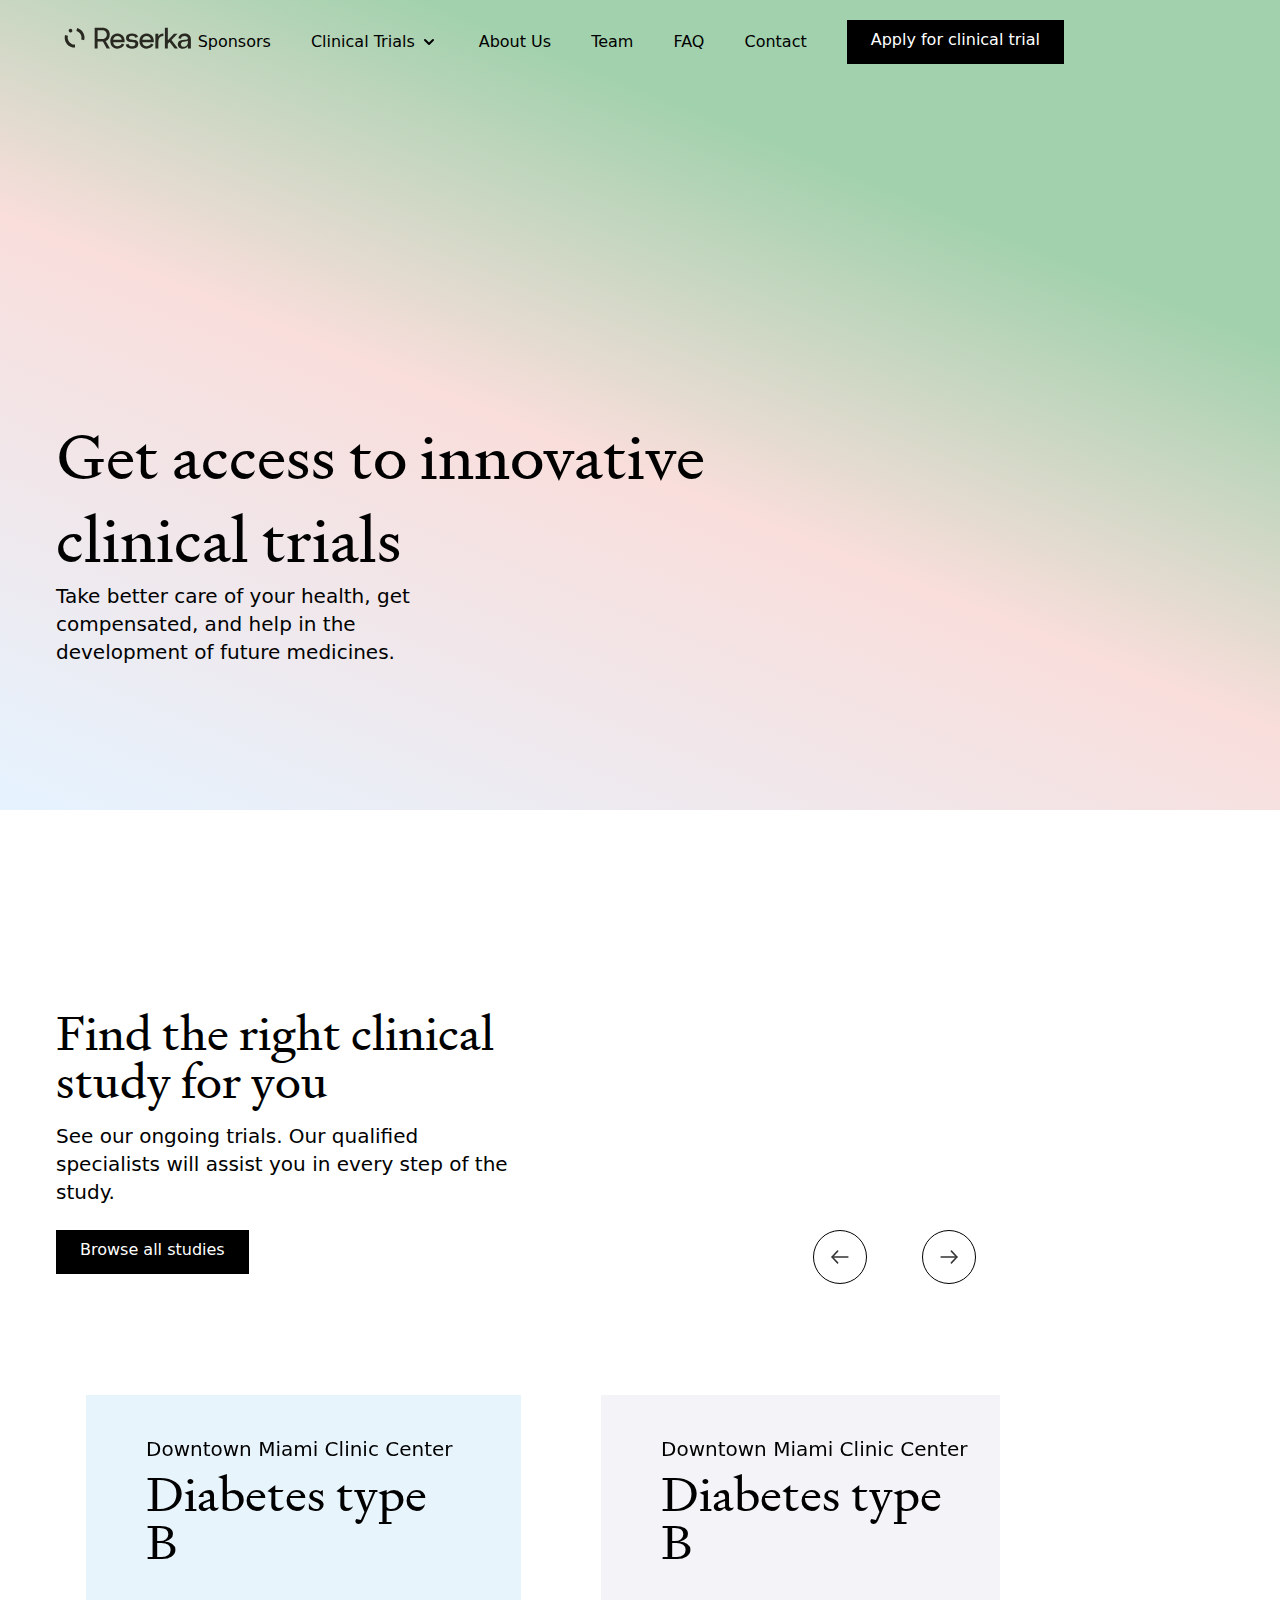
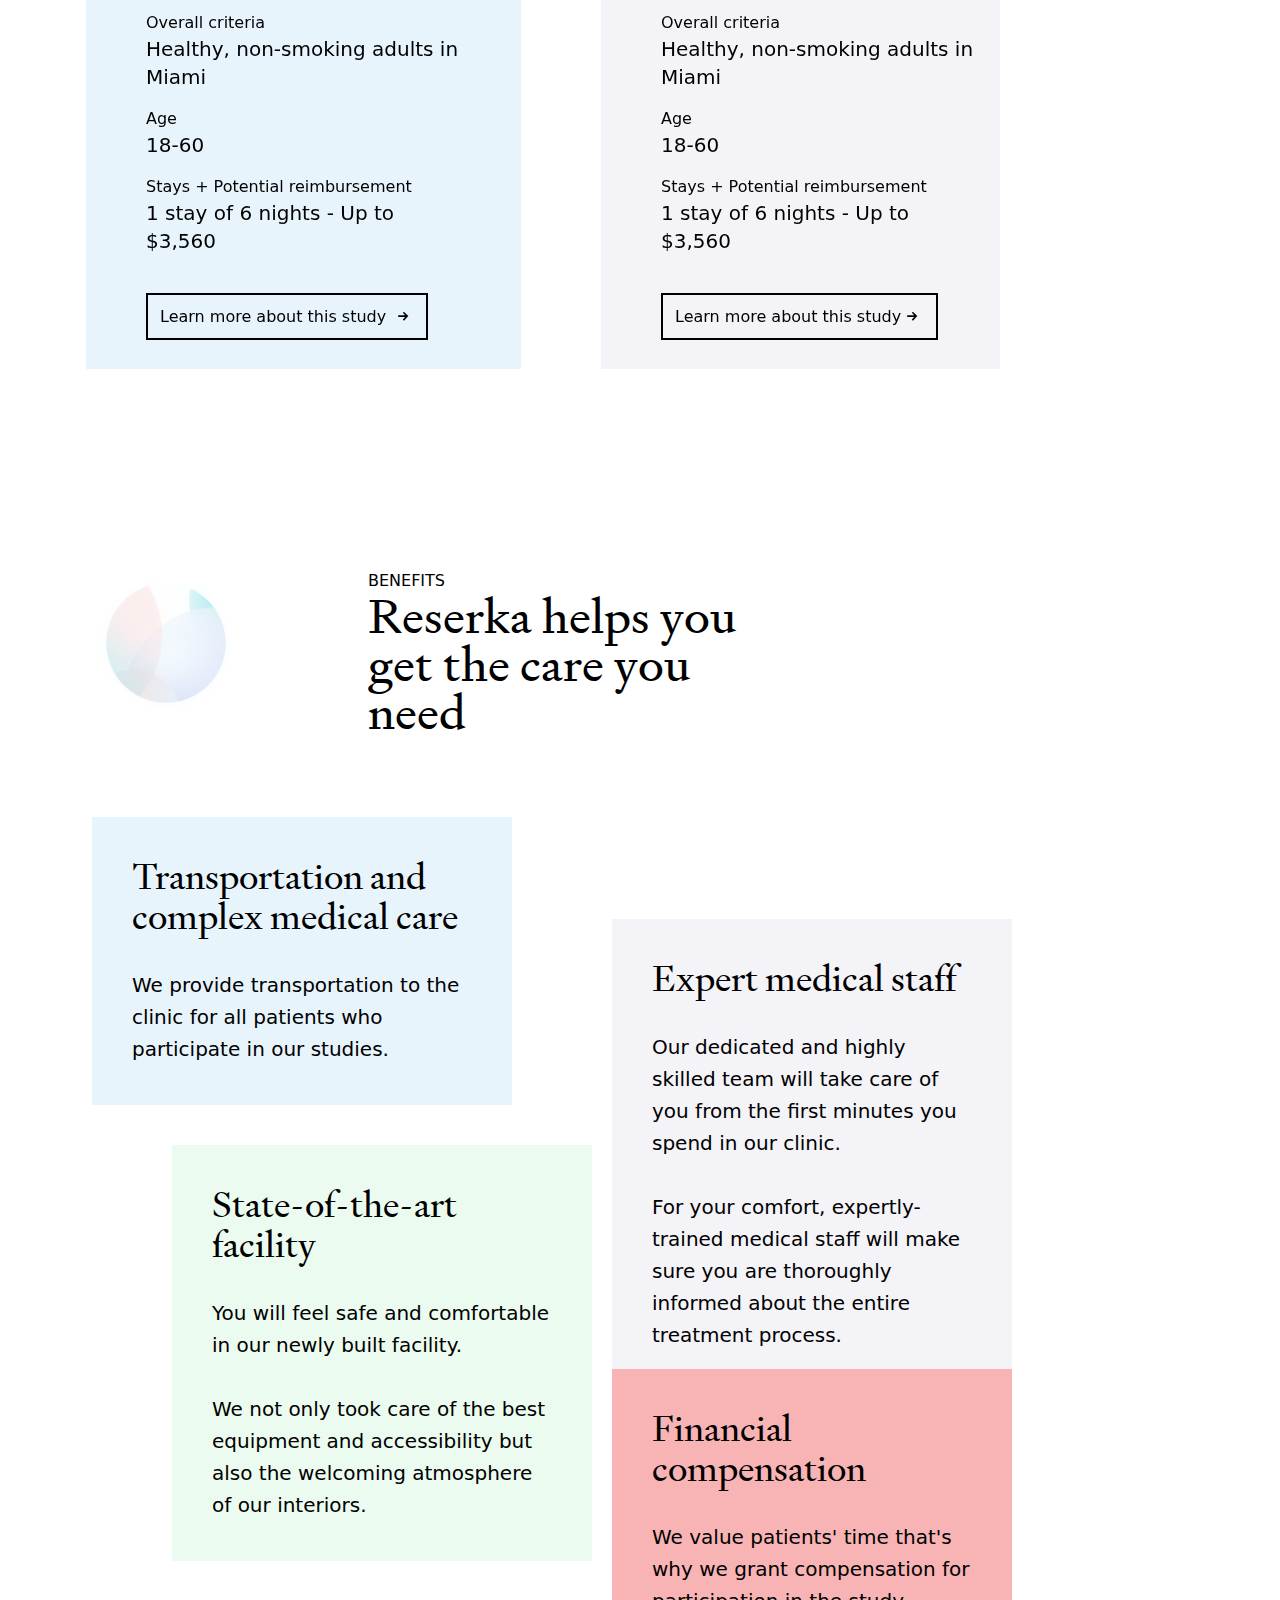
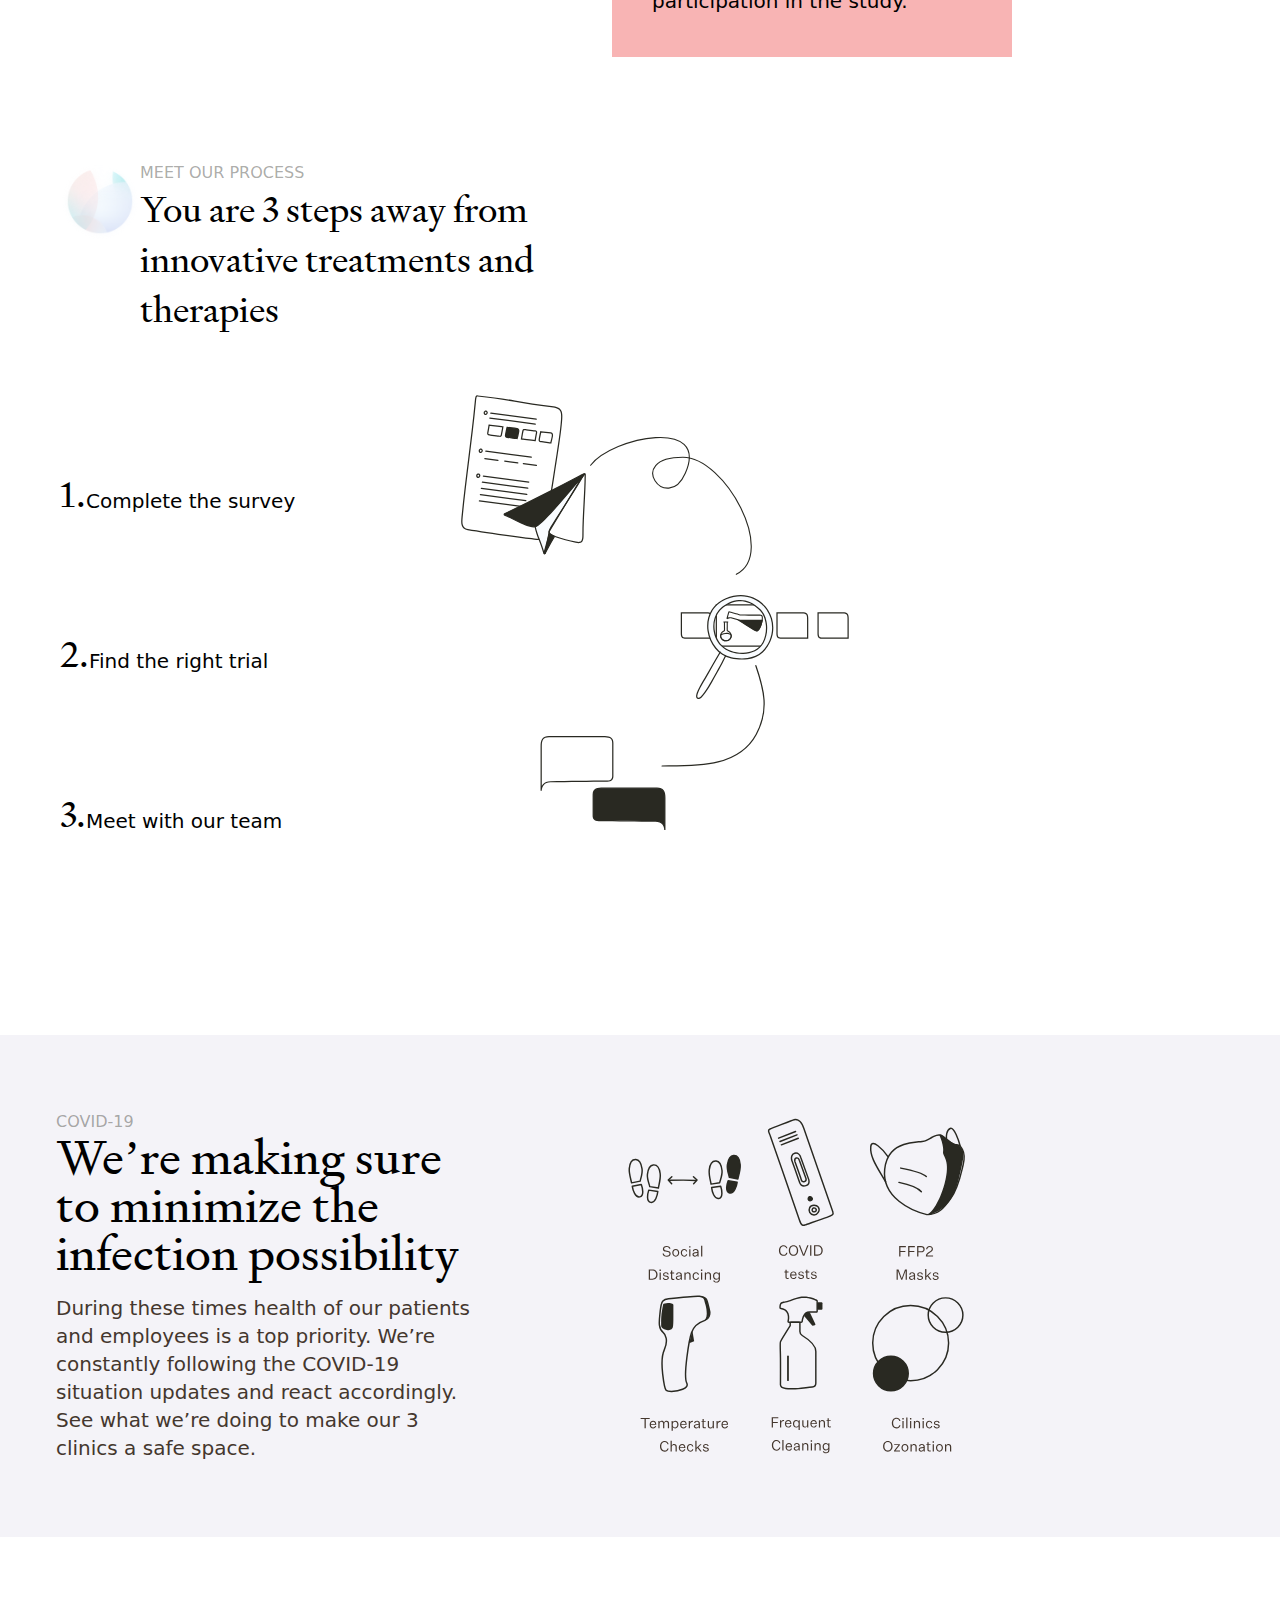
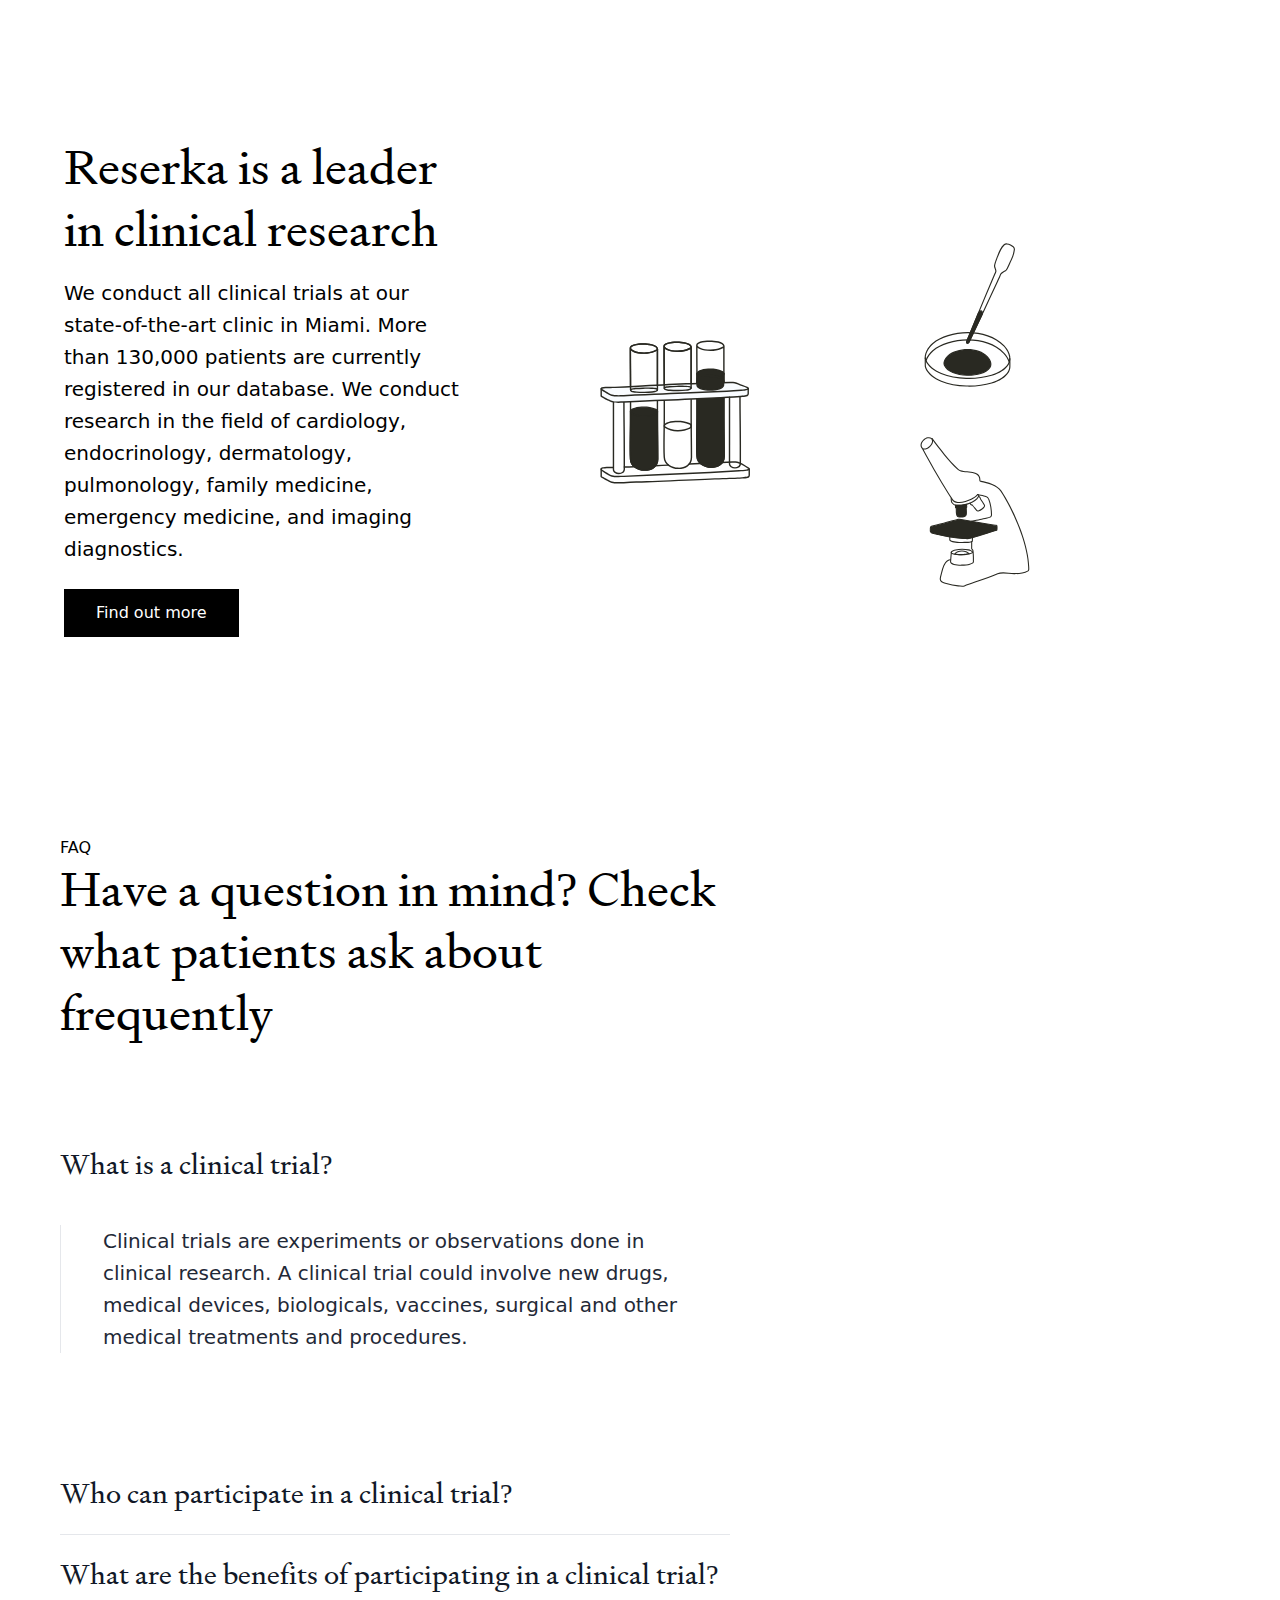
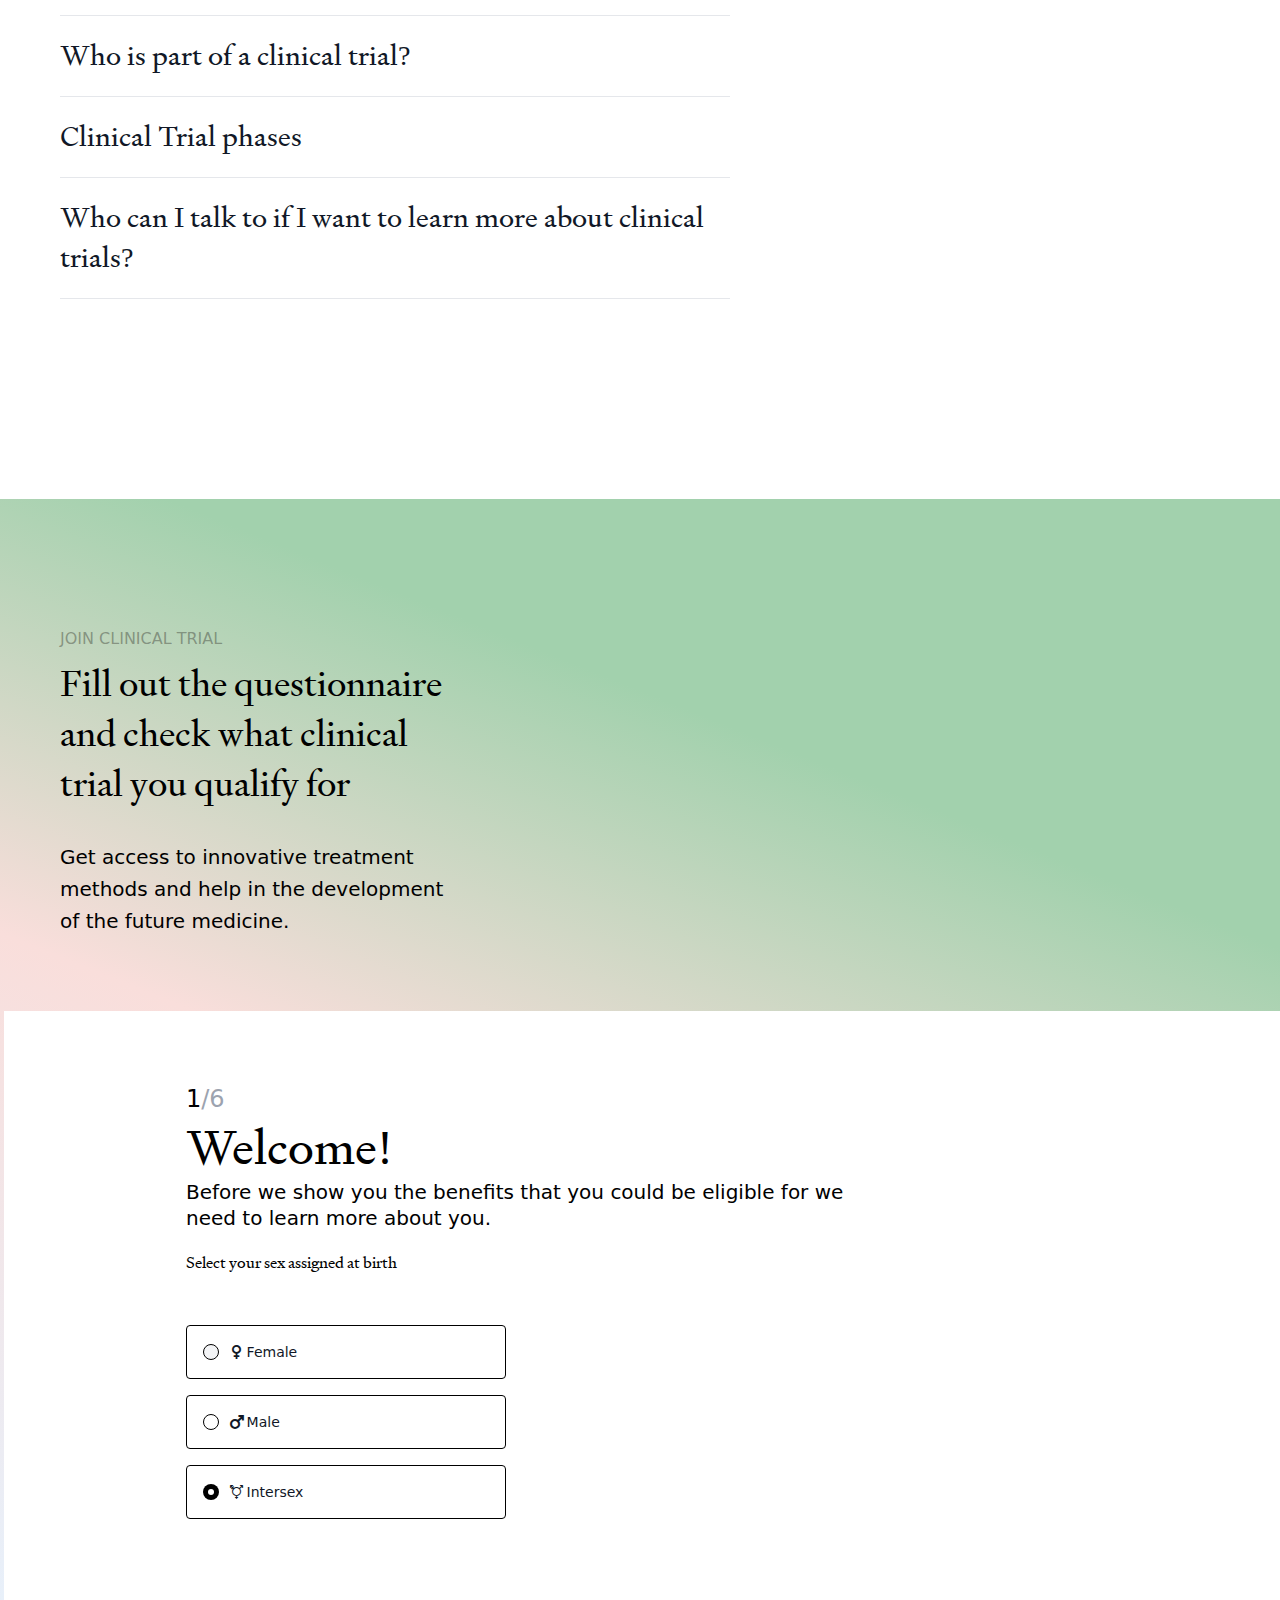
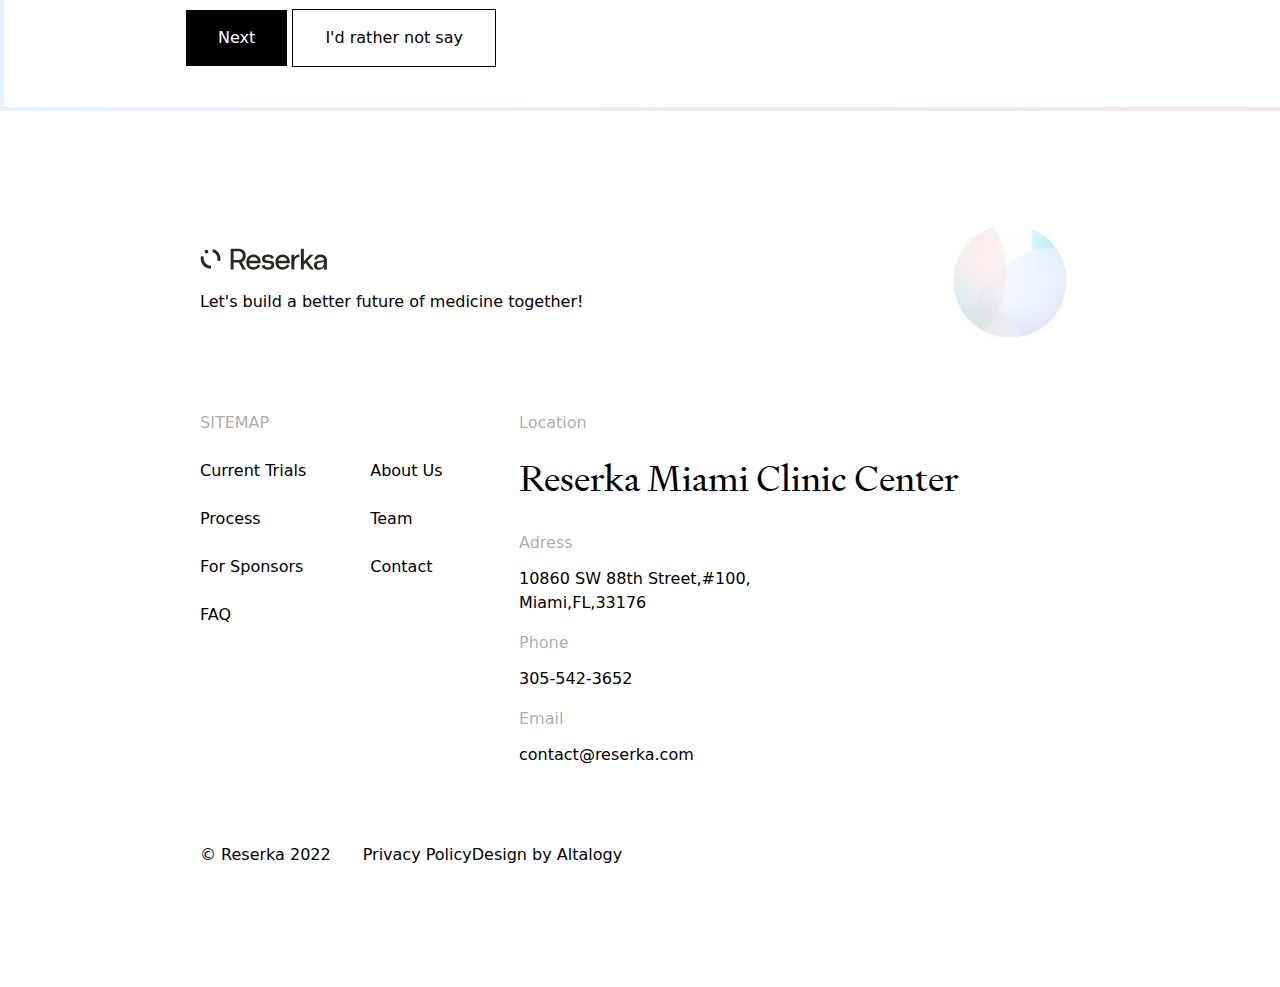
==== commit ab70ed76: "FIX: Flowbite script" ====
--- a/index.html
+++ b/index.html
@@ -413,14 +413,18 @@
       <!-- Benefits -->
       <section class="mt-[200px]">
         <div
-          class="container xxl:pl-14 xl:pl-24 lg:pl-14 md:pl-10 md:mx-3 relative"
+          class="container xxl:pl-14 xl:pl-24 lg:pl-14 md:pl-10 md:mx-3 mx-6 relative"
         >
           <div class="flex lg:flex-row flex-col md:gap-32 lg:mx-6 mb-5">
             <div>
-              <img src="img/circle.png" alt="" class="w-[148px] h-[148px]" />
+              <img
+                src="img/circle.png"
+                alt=""
+                class="md:w-[148px] md:h-[148px] w-[72px] h-[72px]"
+              />
             </div>
             <div
-              class="xxl:w-[460px] xl:w-[460px] lg:w-[430px] md:w-[460px] w-[320px]"
+              class="xxl:w-[460px] xl:w-[460px] lg:w-[430px] md:w-[460px] w-[320px] mb-6"
             >
               <p class="uppercase text-base">Benefits</p>
               <h3 class="text-5xl">Reserka helps you get the care you need</h3>
@@ -429,7 +433,7 @@
           <div
             class="flex flex-col gap-10 xxl:pl-72 xl:pl-[315px] lg:mt-14 md:mt-14 lg:px-6 w-fit"
           >
-            <div class="flex flex-col gap-10">
+            <div class="flex flex-col-reverse gap-10">
               <div
                 class="bg-lightblue xxl:w-[590px] xl:w-[460px] lg:w-[420px] md:w-[360px] w-[330px] h-fit cursor-pointer"
               >
--- a/css/main.css
+++ b/css/main.css
@@ -1219,6 +1219,11 @@
   margin-right: 20px;
 }
 
+.mx-\[\] {
+  margin-left: ;
+  margin-right: ;
+}
+
 .ml-1 {
   margin-left: 0.25rem;
 }
@@ -1620,6 +1625,10 @@
   height: 2.25rem;
 }
 
+.h-\[72px\] {
+  height: 72px;
+}
+
 .w-full {
   width: 100%;
 }
@@ -1823,6 +1832,14 @@
 
 .w-1\/2 {
   width: 50%;
+}
+
+.w-\[\] {
+  width: ;
+}
+
+.w-\[72px\] {
+  width: 72px;
 }
 
 .max-w-7xl {
@@ -3711,6 +3728,10 @@
     height: 350px;
   }
 
+  .md\:h-\[148px\] {
+    height: 148px;
+  }
+
   .md\:w-auto {
     width: auto;
   }
@@ -3941,6 +3962,10 @@
 
   .md\:w-\[700px\] {
     width: 700px;
+  }
+
+  .md\:w-\[148px\] {
+    width: 148px;
   }
 
   .md\:basis-1\/3 {
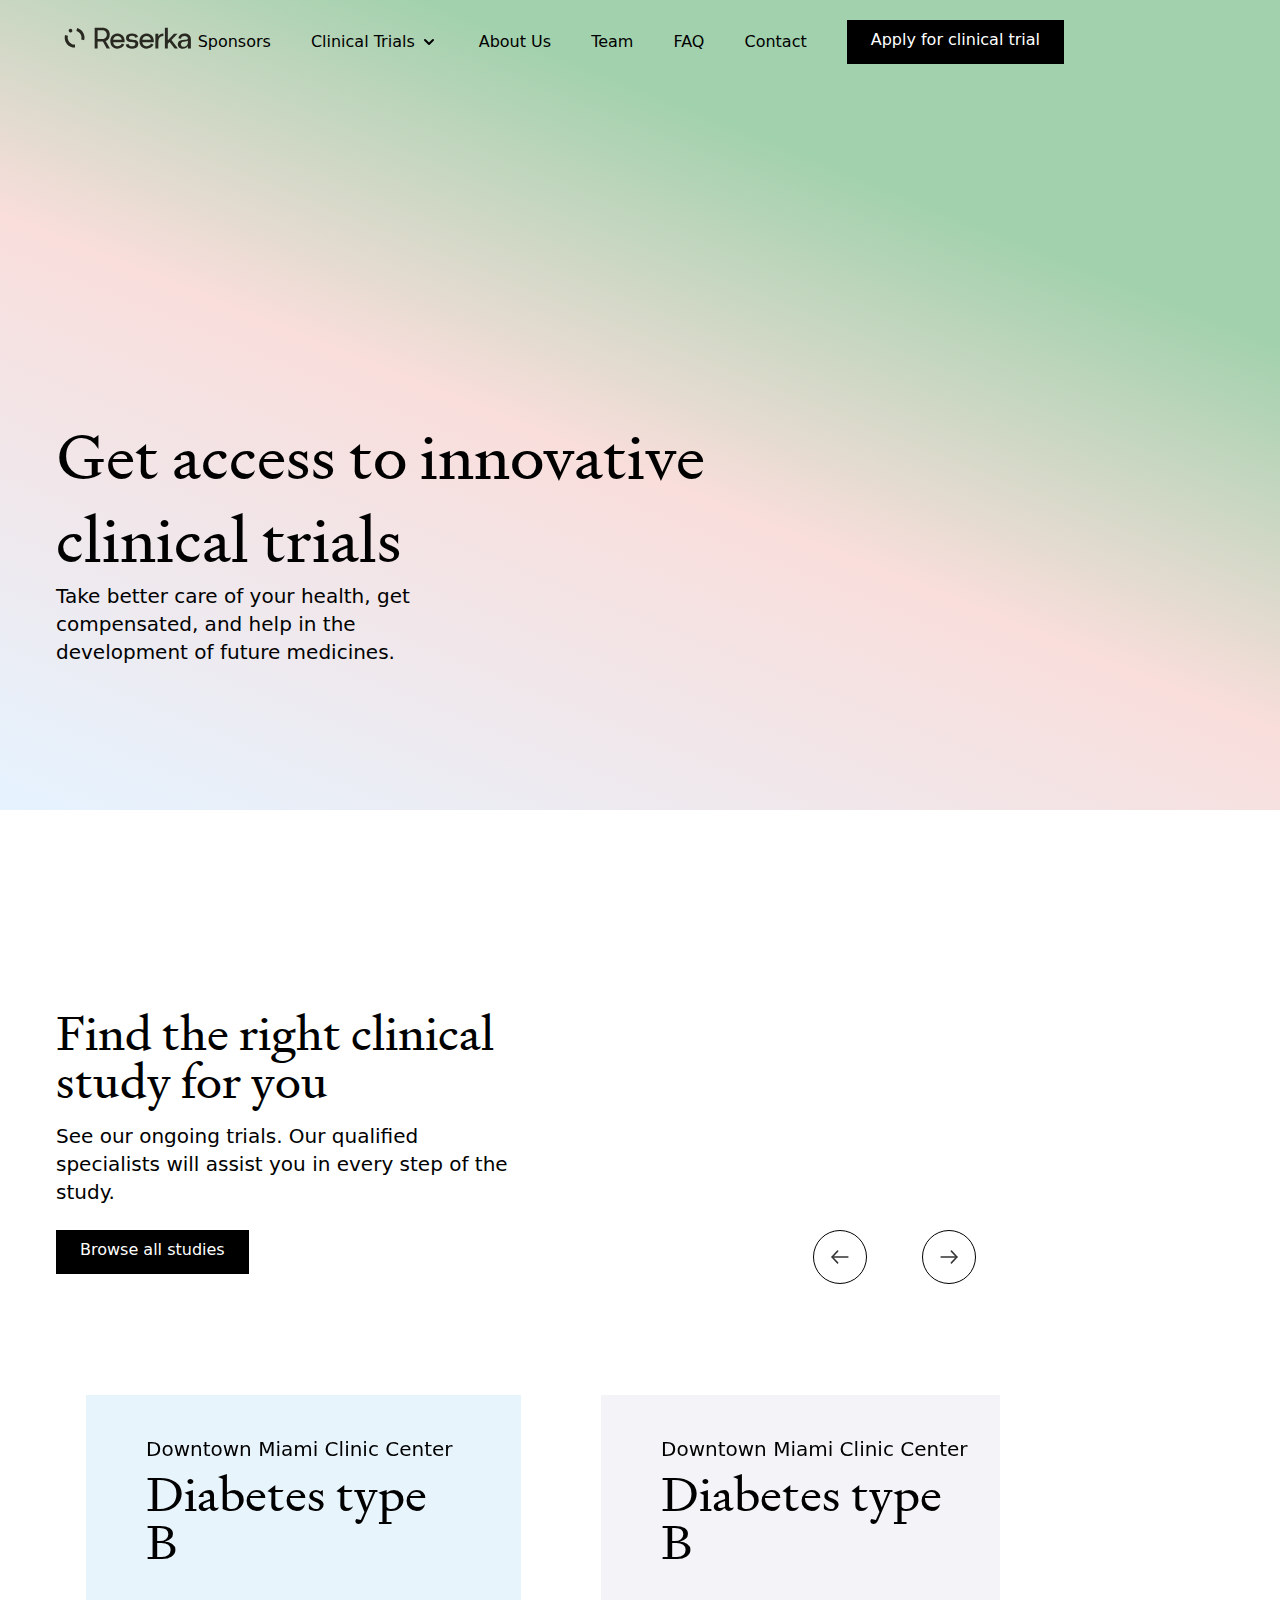
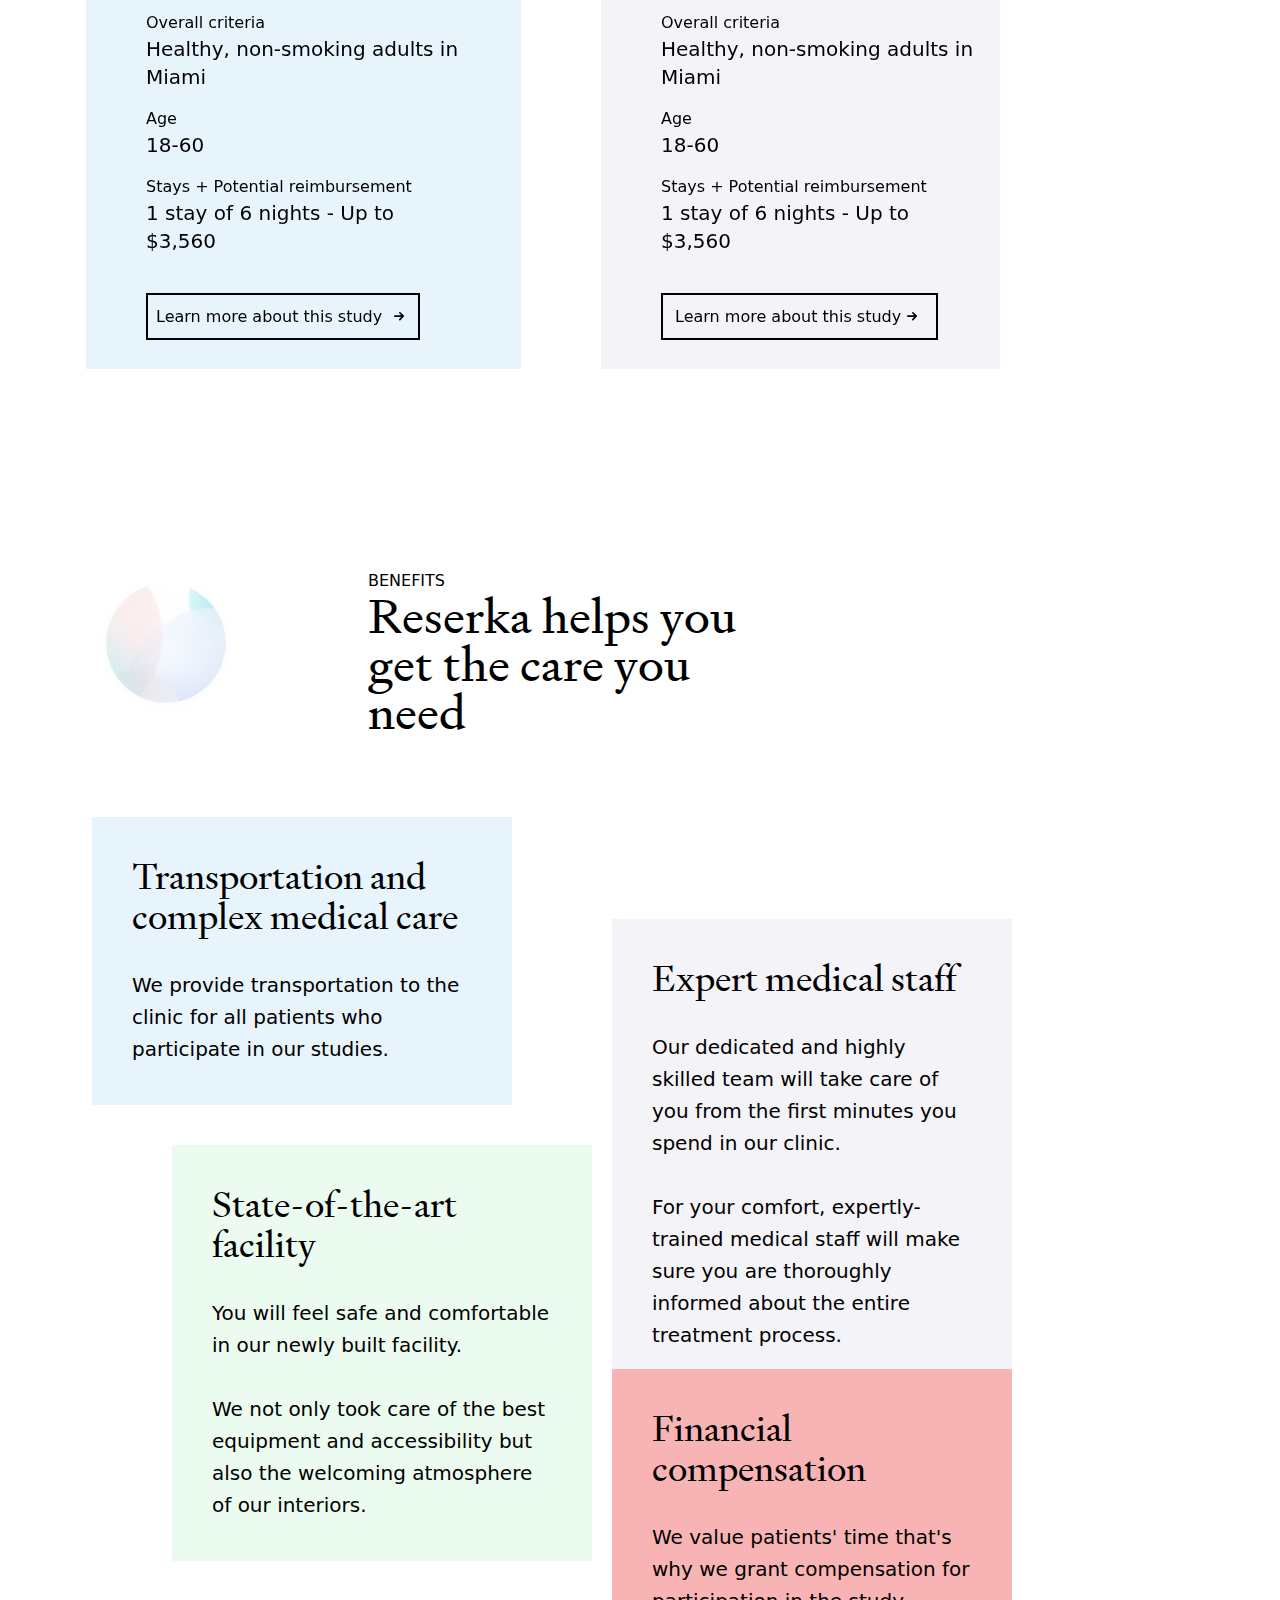
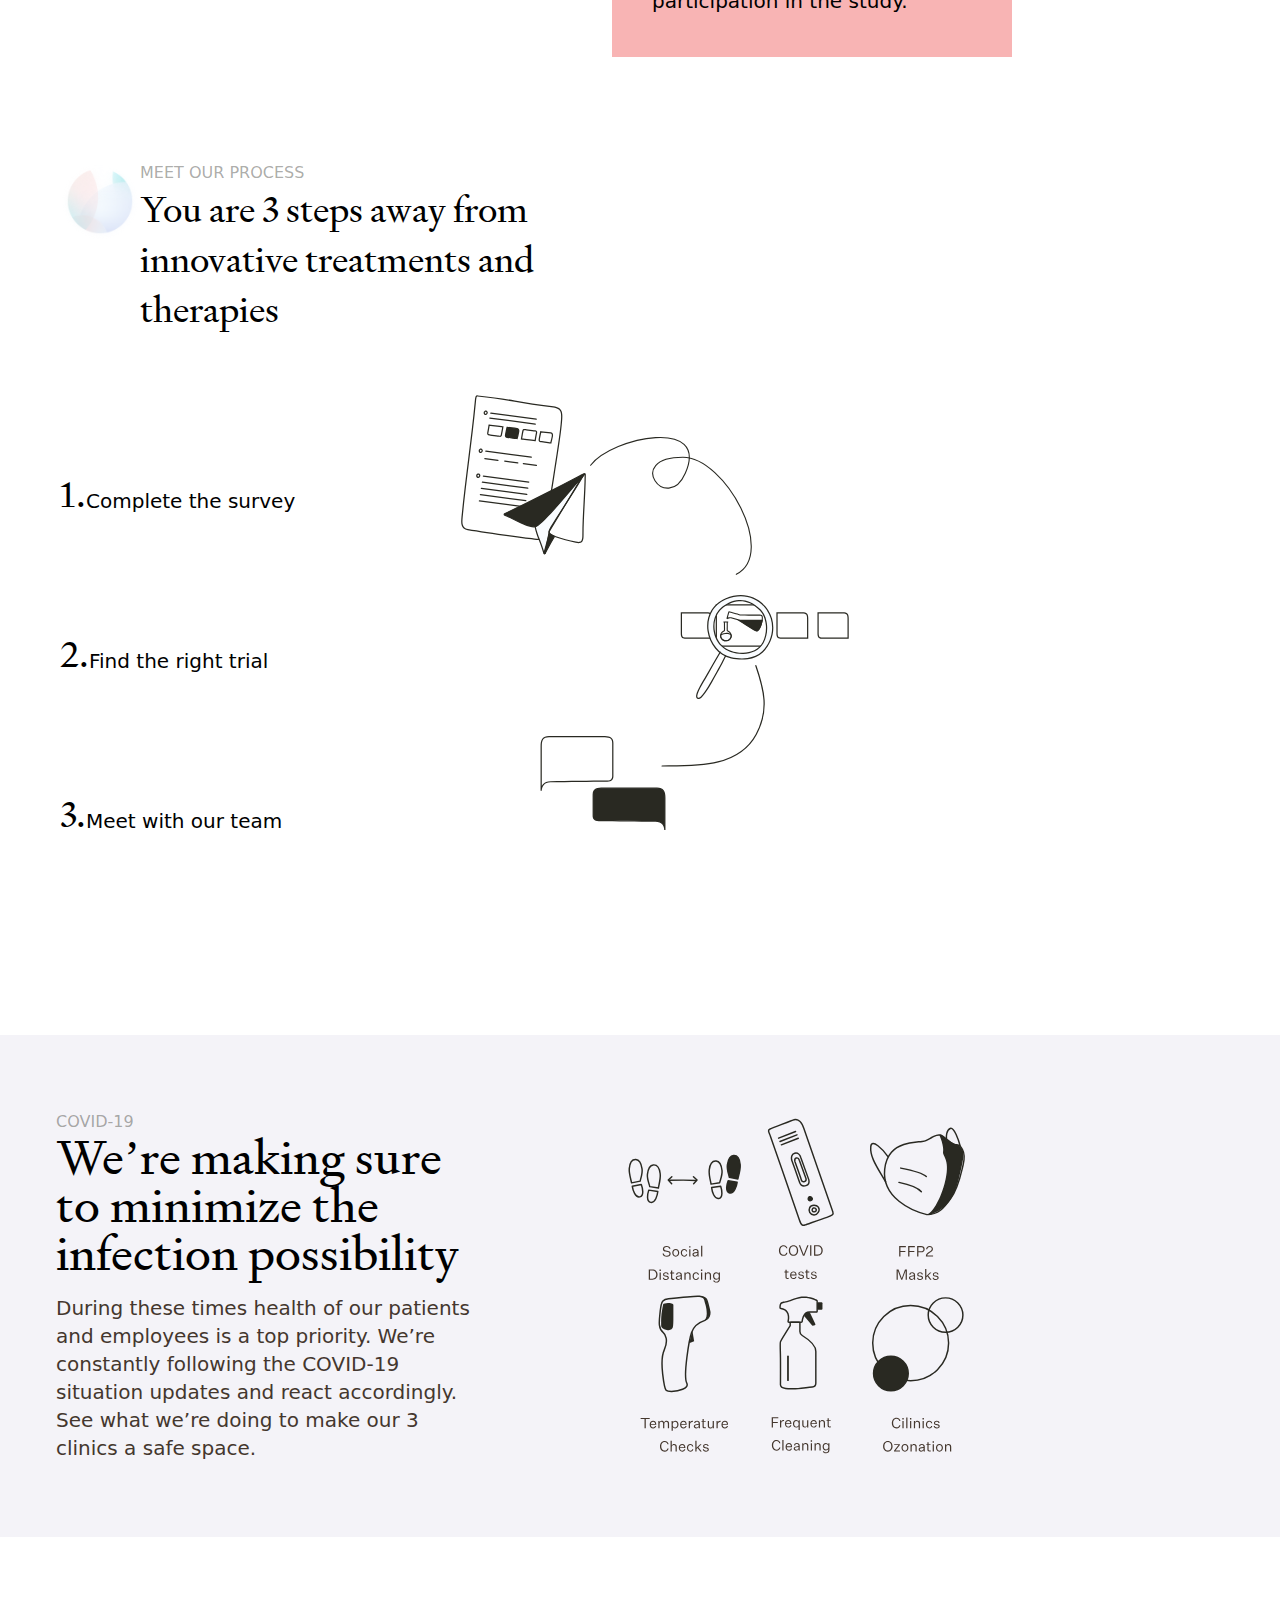
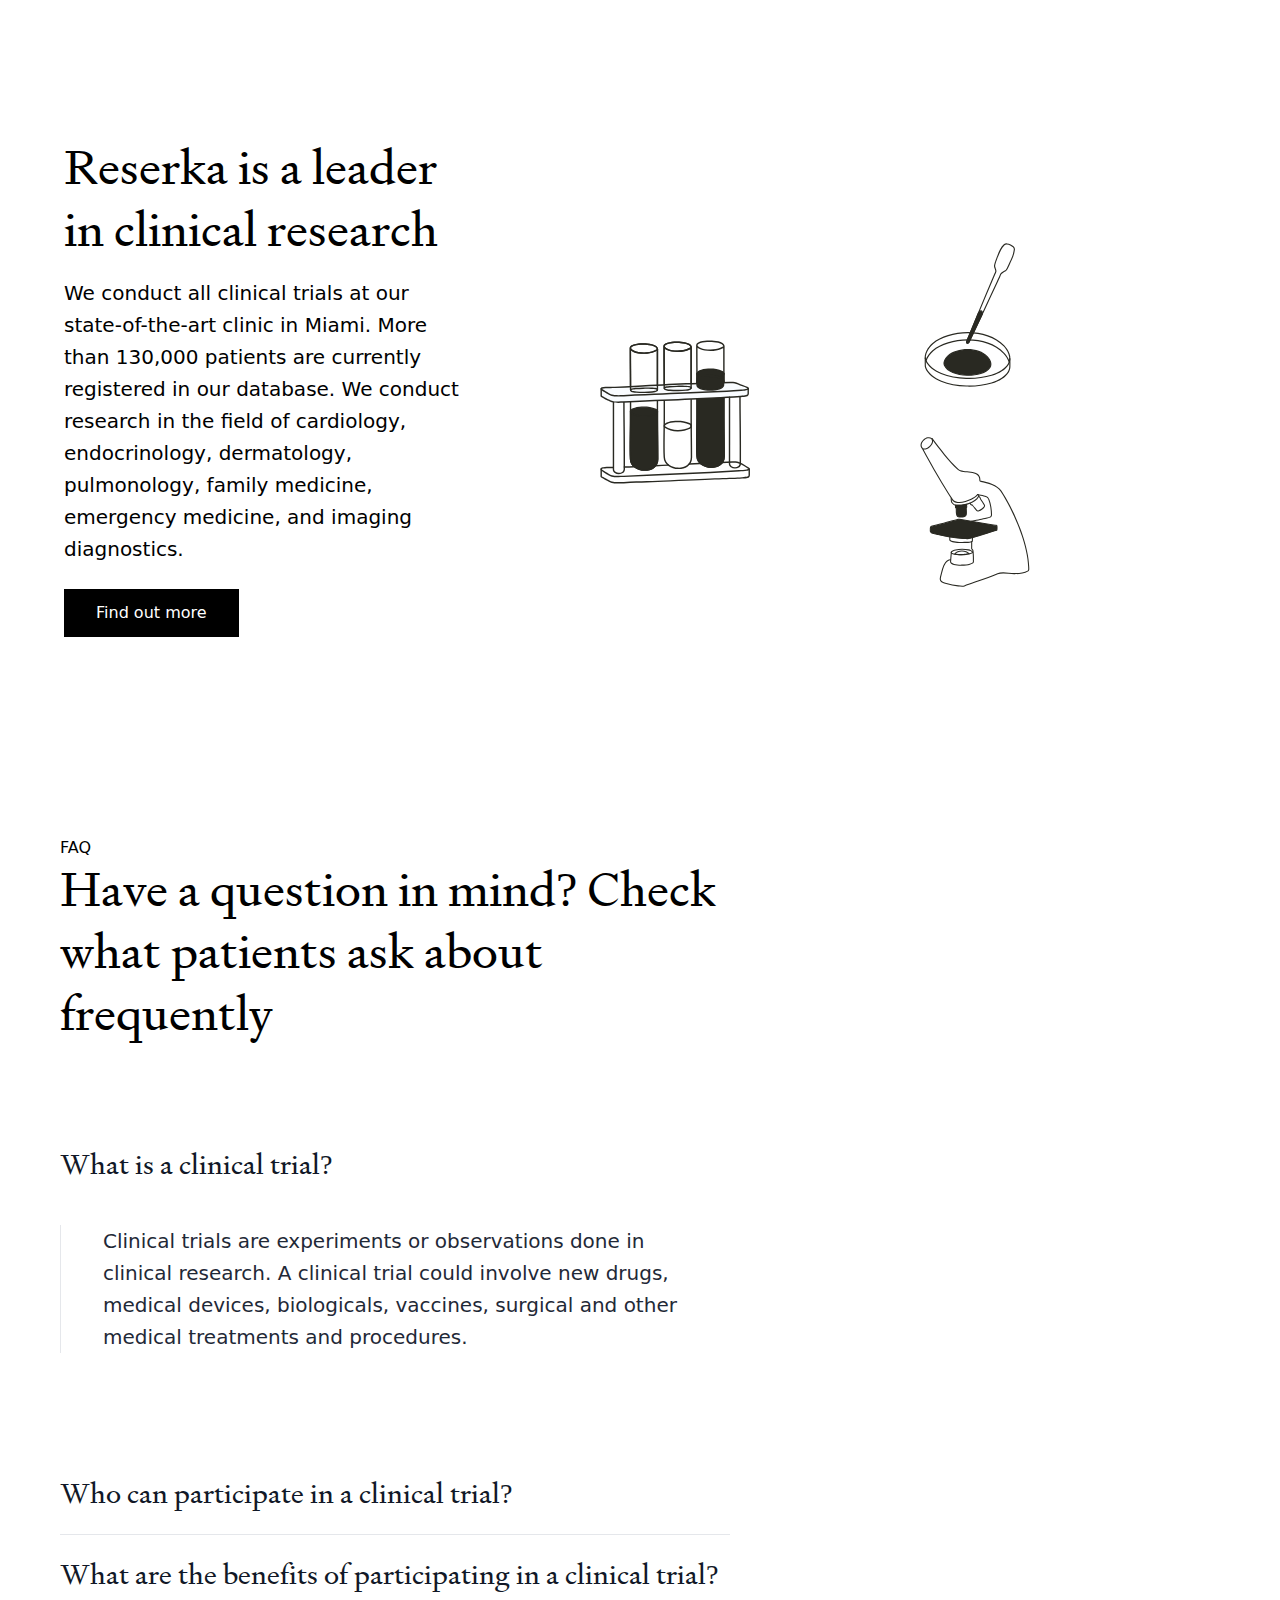
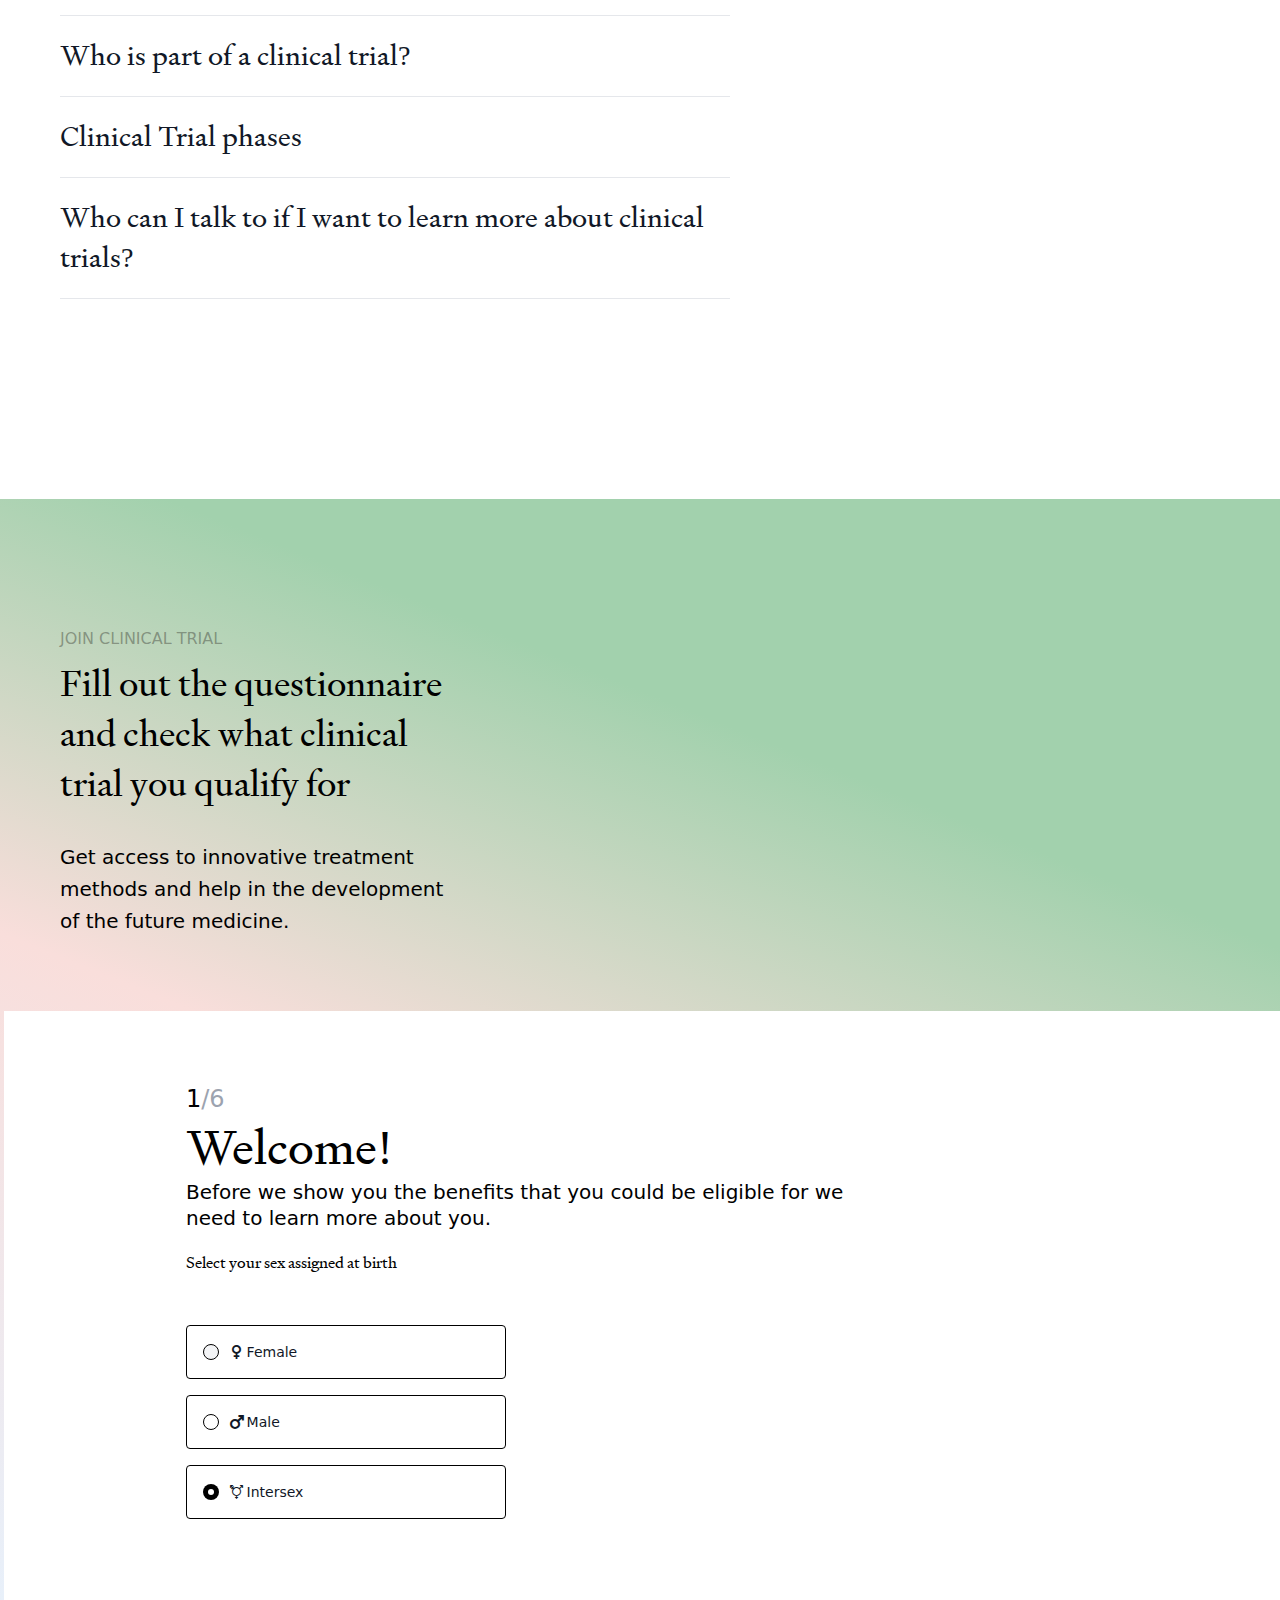
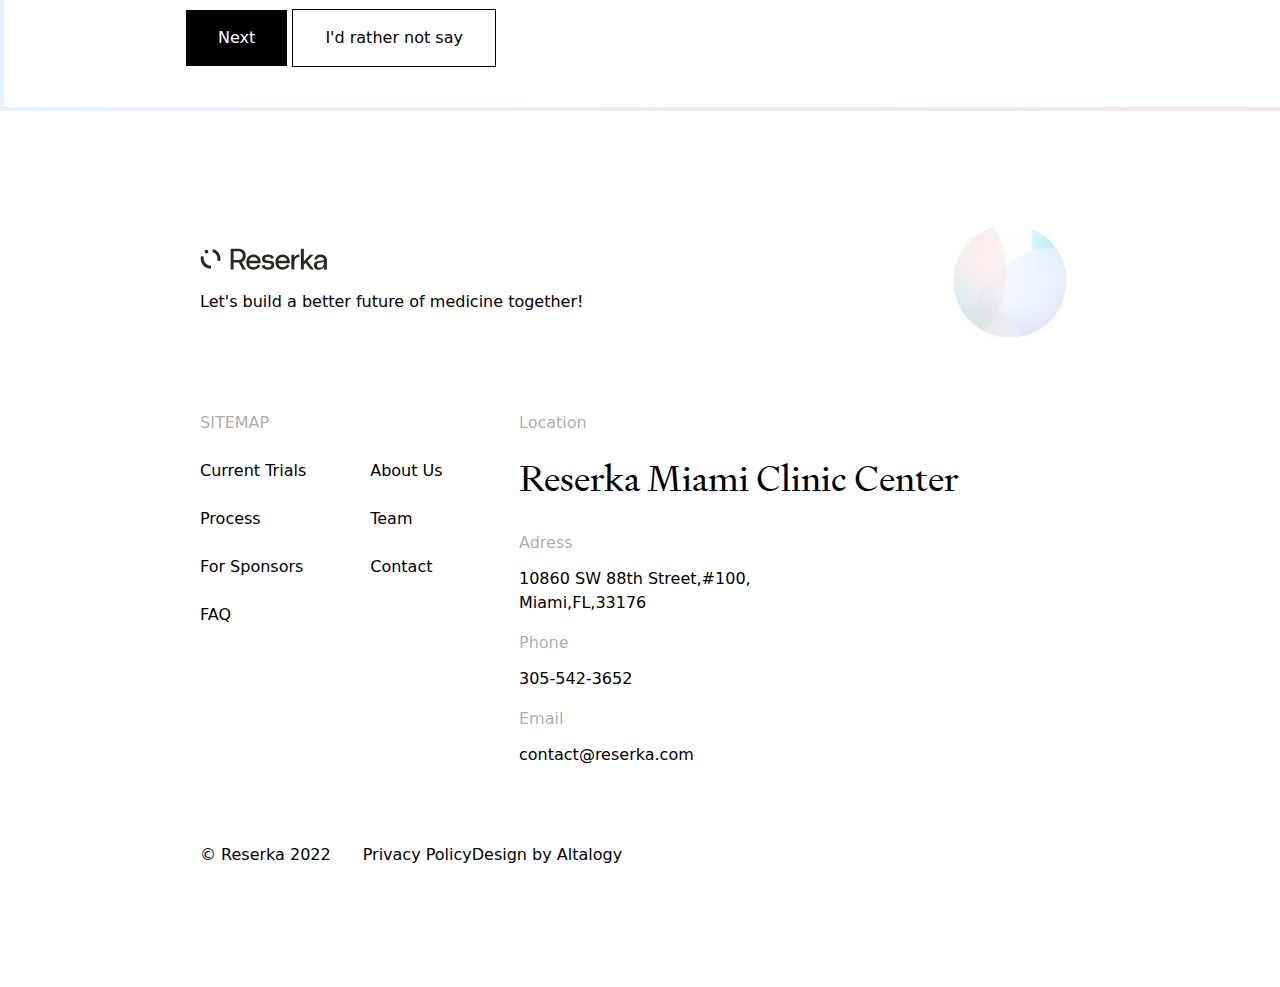
==== commit f45ad3e8: "FIX: Footer fix" ====
--- a/index.html
+++ b/index.html
@@ -282,7 +282,7 @@
                       <div class="xl:mt-4 mt-[50px]">
                         <a
                           href="obesity.html"
-                          class="w-fit px-3 py-3 baseline border-2 rounded-none border-black text-base leading-[24px]"
+                          class="w-fit px-2 py-3 baseline border-2 rounded-none border-black text-base leading-[24px]"
                           >Learn more about this study
                           <i class="icon-right-small"></i>
                         </a>
@@ -1066,7 +1066,7 @@
                     <div class="relative p-4 w-full max-w-7xl h-full md:h-auto">
                       <!-- Modal content -->
                       <div
-                        class="relative xl:h-[900px] bg-white rounded-lg shadow dark:bg-gray-700"
+                        class="relative xl:h-[900px] bg-white rounded-lg shadow"
                       >
                         <!-- Modal header -->
                         <div class="items-center p-5 rounded-t border-b">
--- a/css/main.css
+++ b/css/main.css
@@ -2277,6 +2277,16 @@
   background-color: rgb(17 24 39 / var(--tw-bg-opacity));
 }
 
+.bg-green-100 {
+  --tw-bg-opacity: 1;
+  background-color: rgb(222 247 236 / var(--tw-bg-opacity));
+}
+
+.bg-green-900 {
+  --tw-bg-opacity: 1;
+  background-color: rgb(1 71 55 / var(--tw-bg-opacity));
+}
+
 .bg-opacity-50 {
   --tw-bg-opacity: 0.5;
 }
@@ -3148,6 +3158,11 @@
   --tw-ring-color: rgb(229 231 235 / var(--tw-ring-opacity));
 }
 
+.active\:bg-violet-700:active {
+  --tw-bg-opacity: 1;
+  background-color: rgb(109 40 217 / var(--tw-bg-opacity));
+}
+
 .dark .dark\:divide-gray-600 > :not([hidden]) ~ :not([hidden]) {
   --tw-divide-opacity: 1;
   border-color: rgb(75 85 99 / var(--tw-divide-opacity));
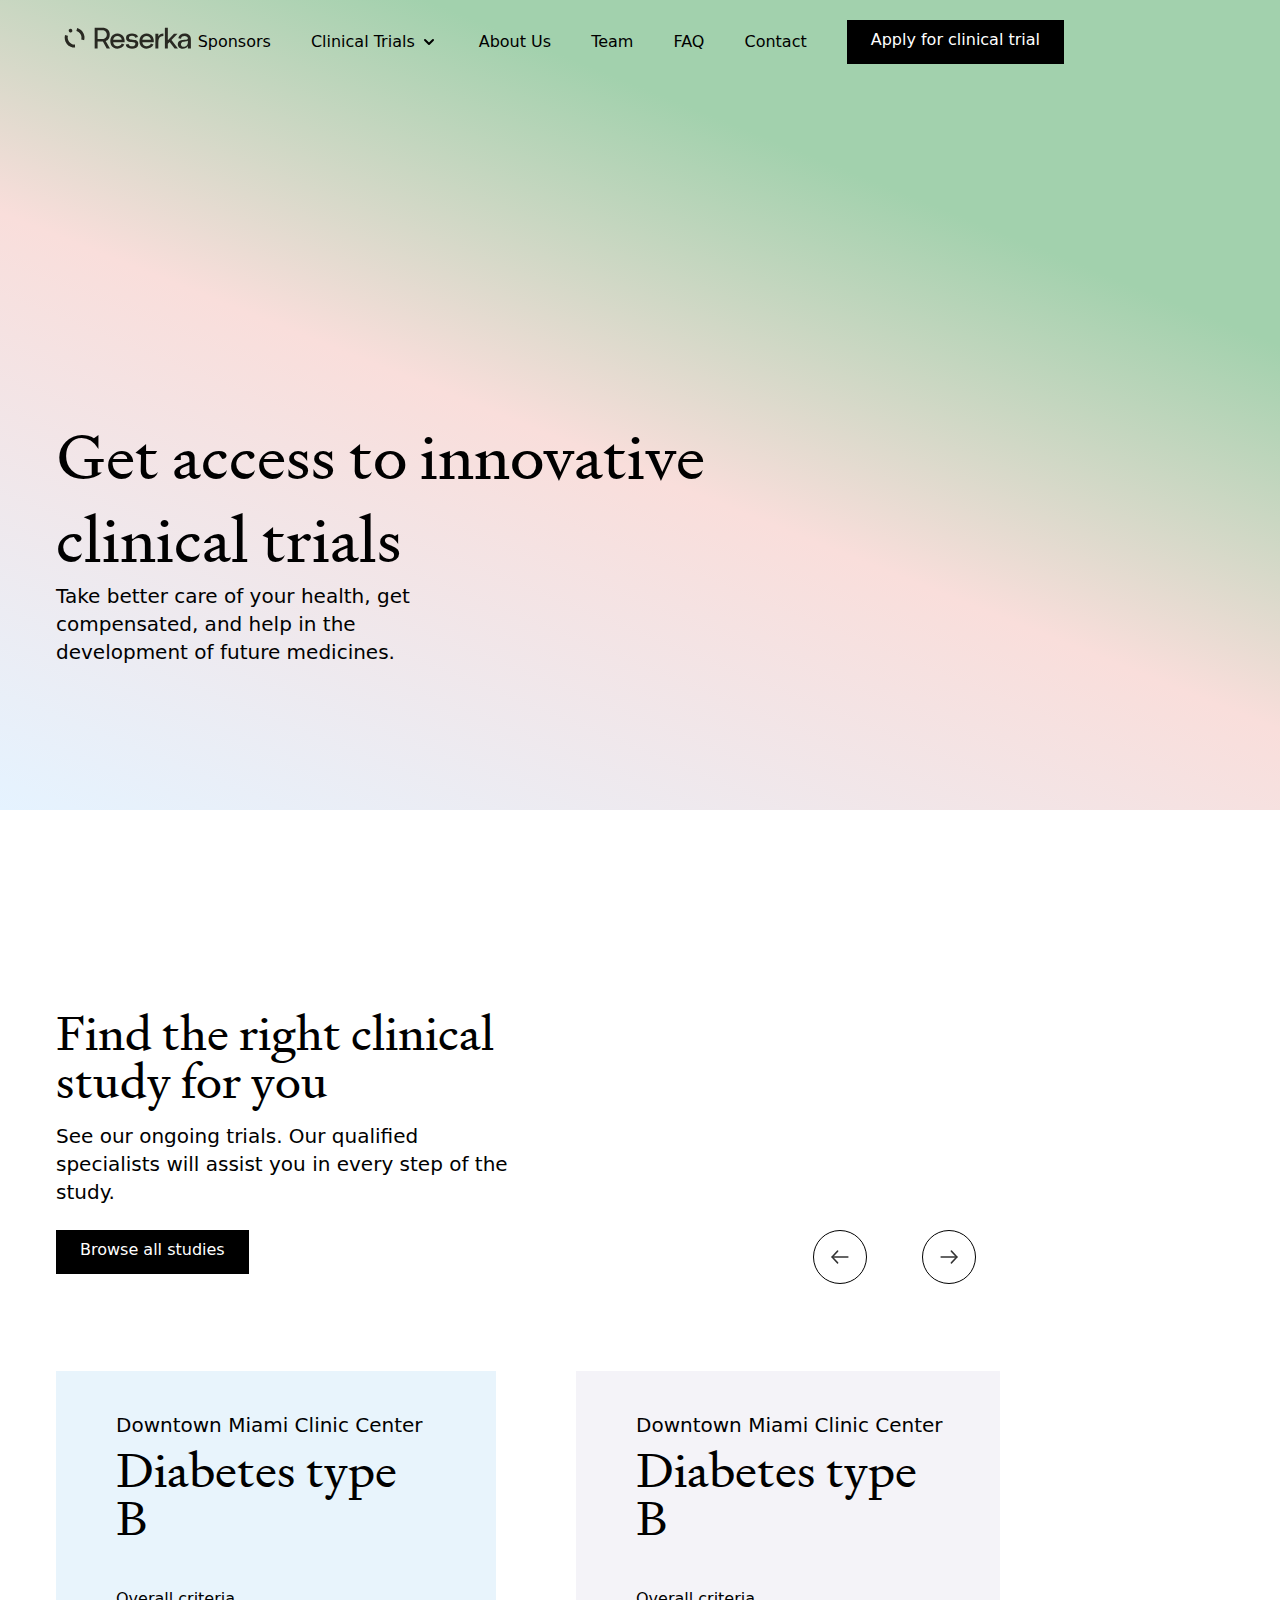
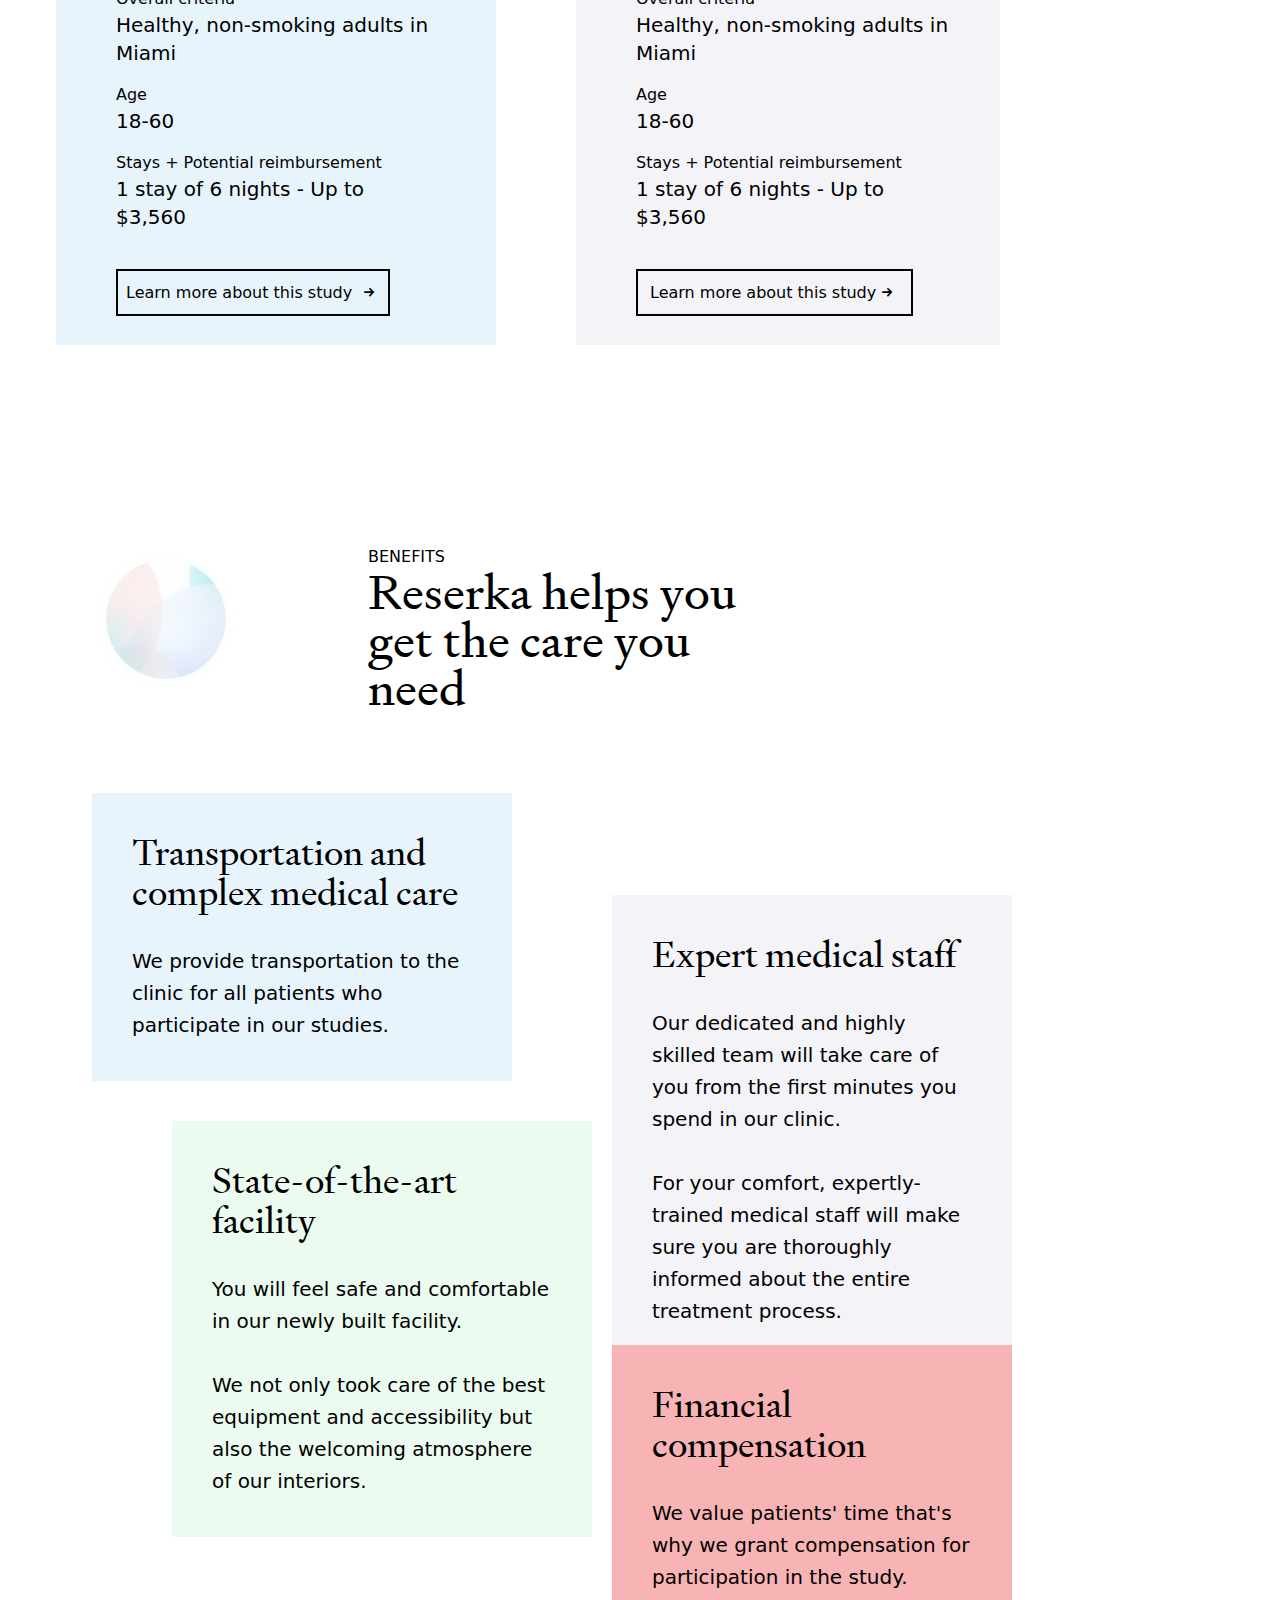
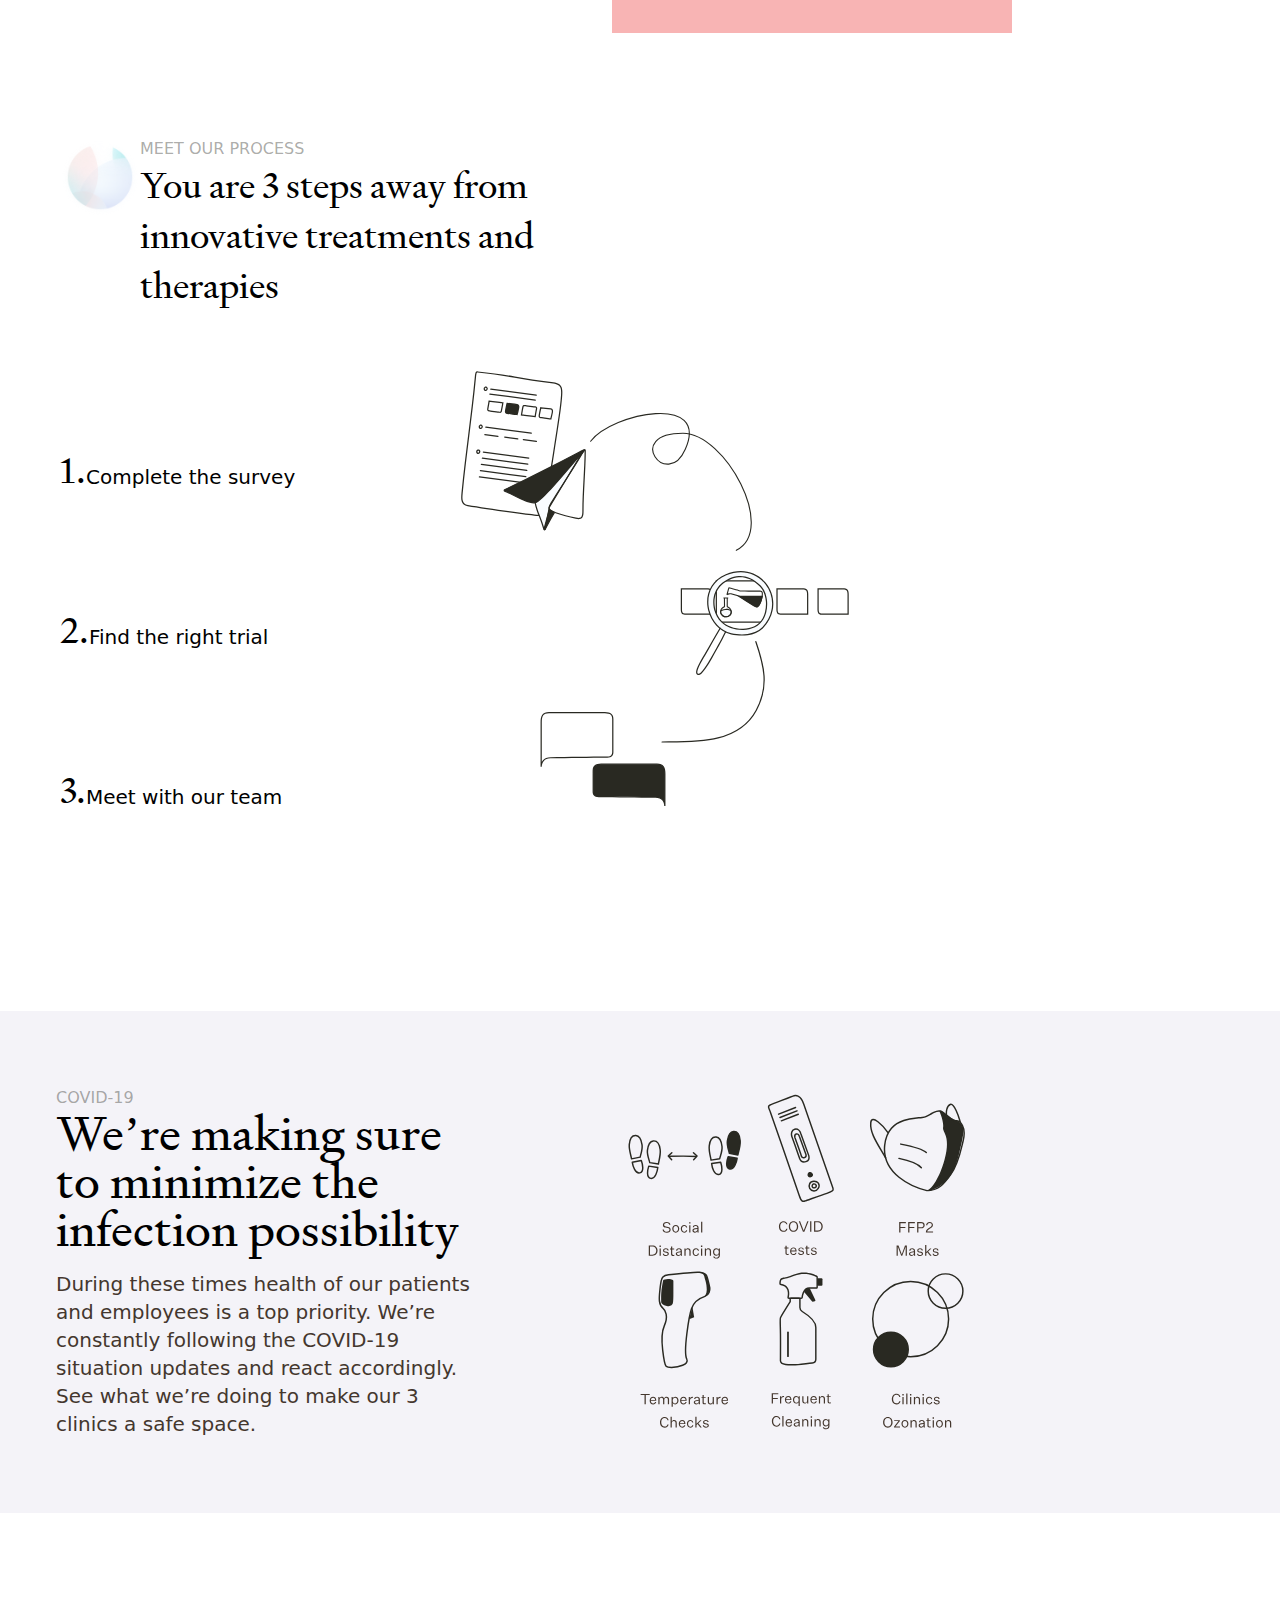
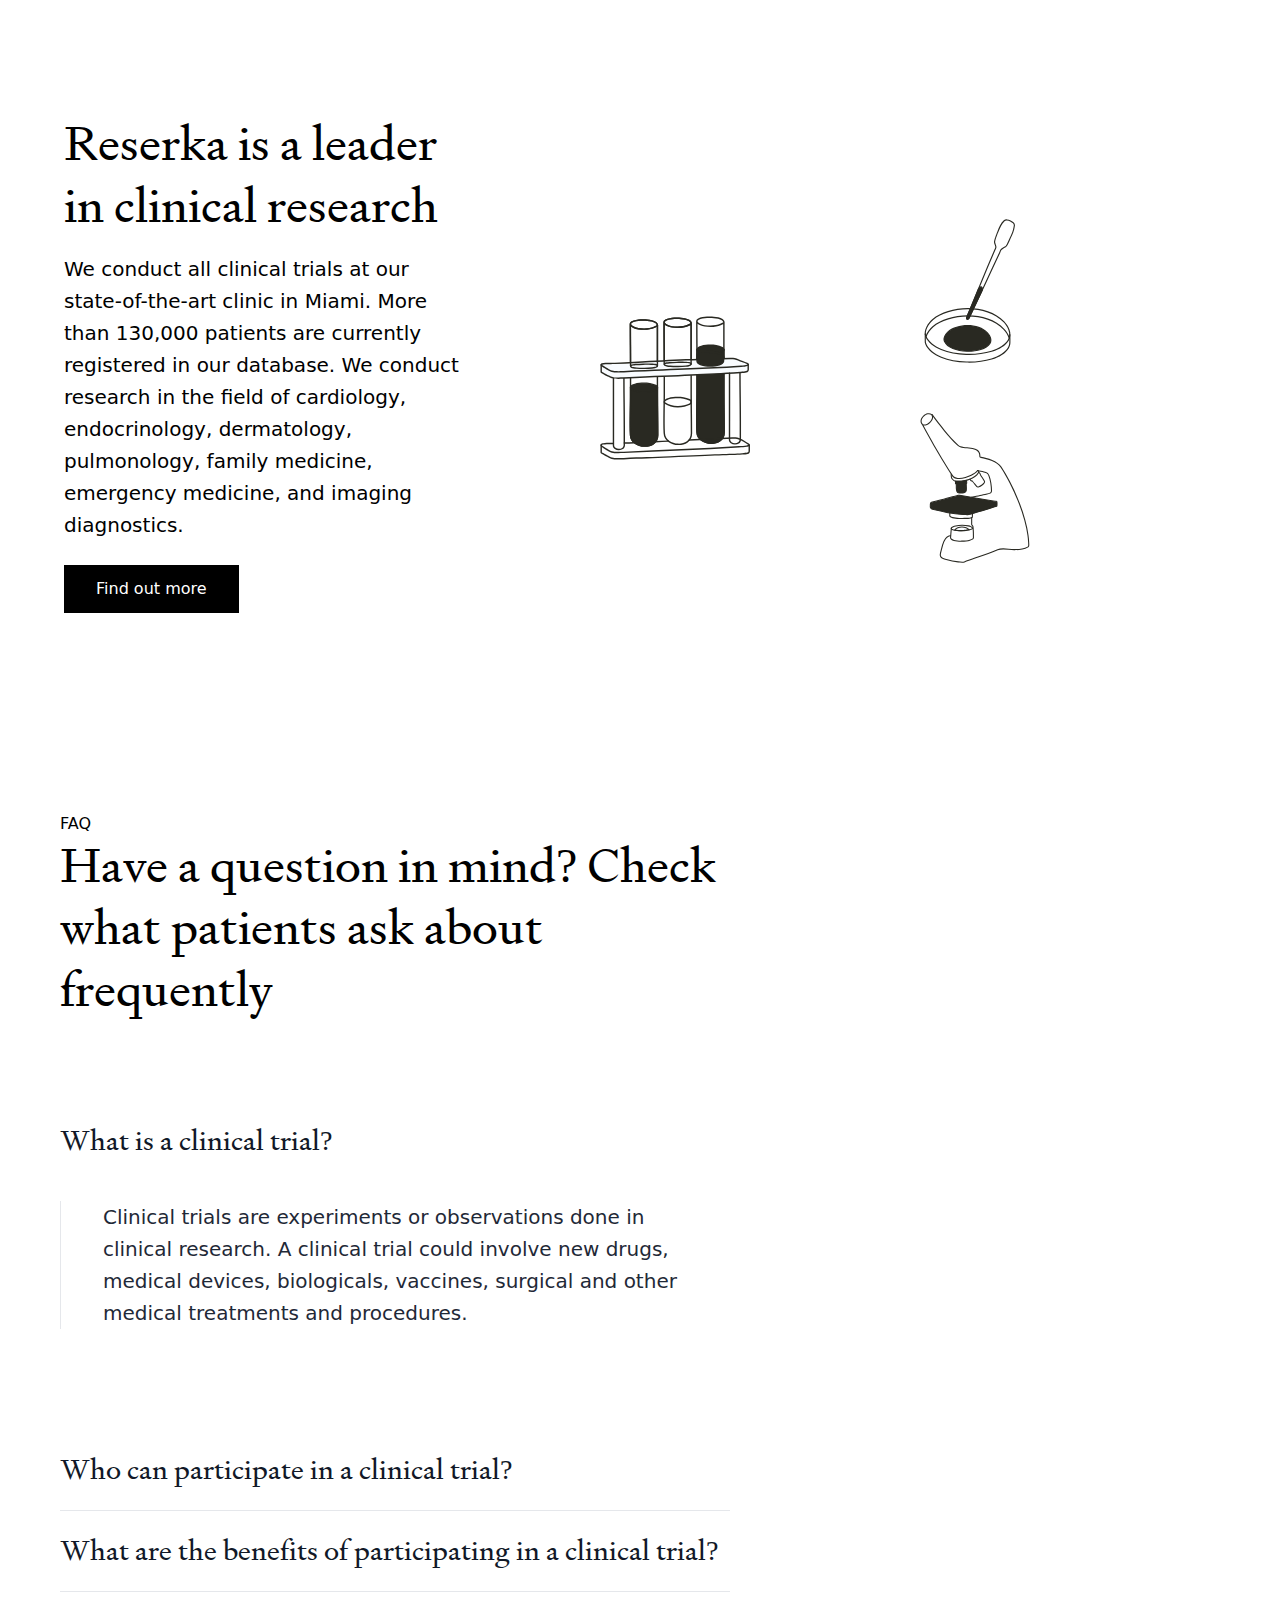
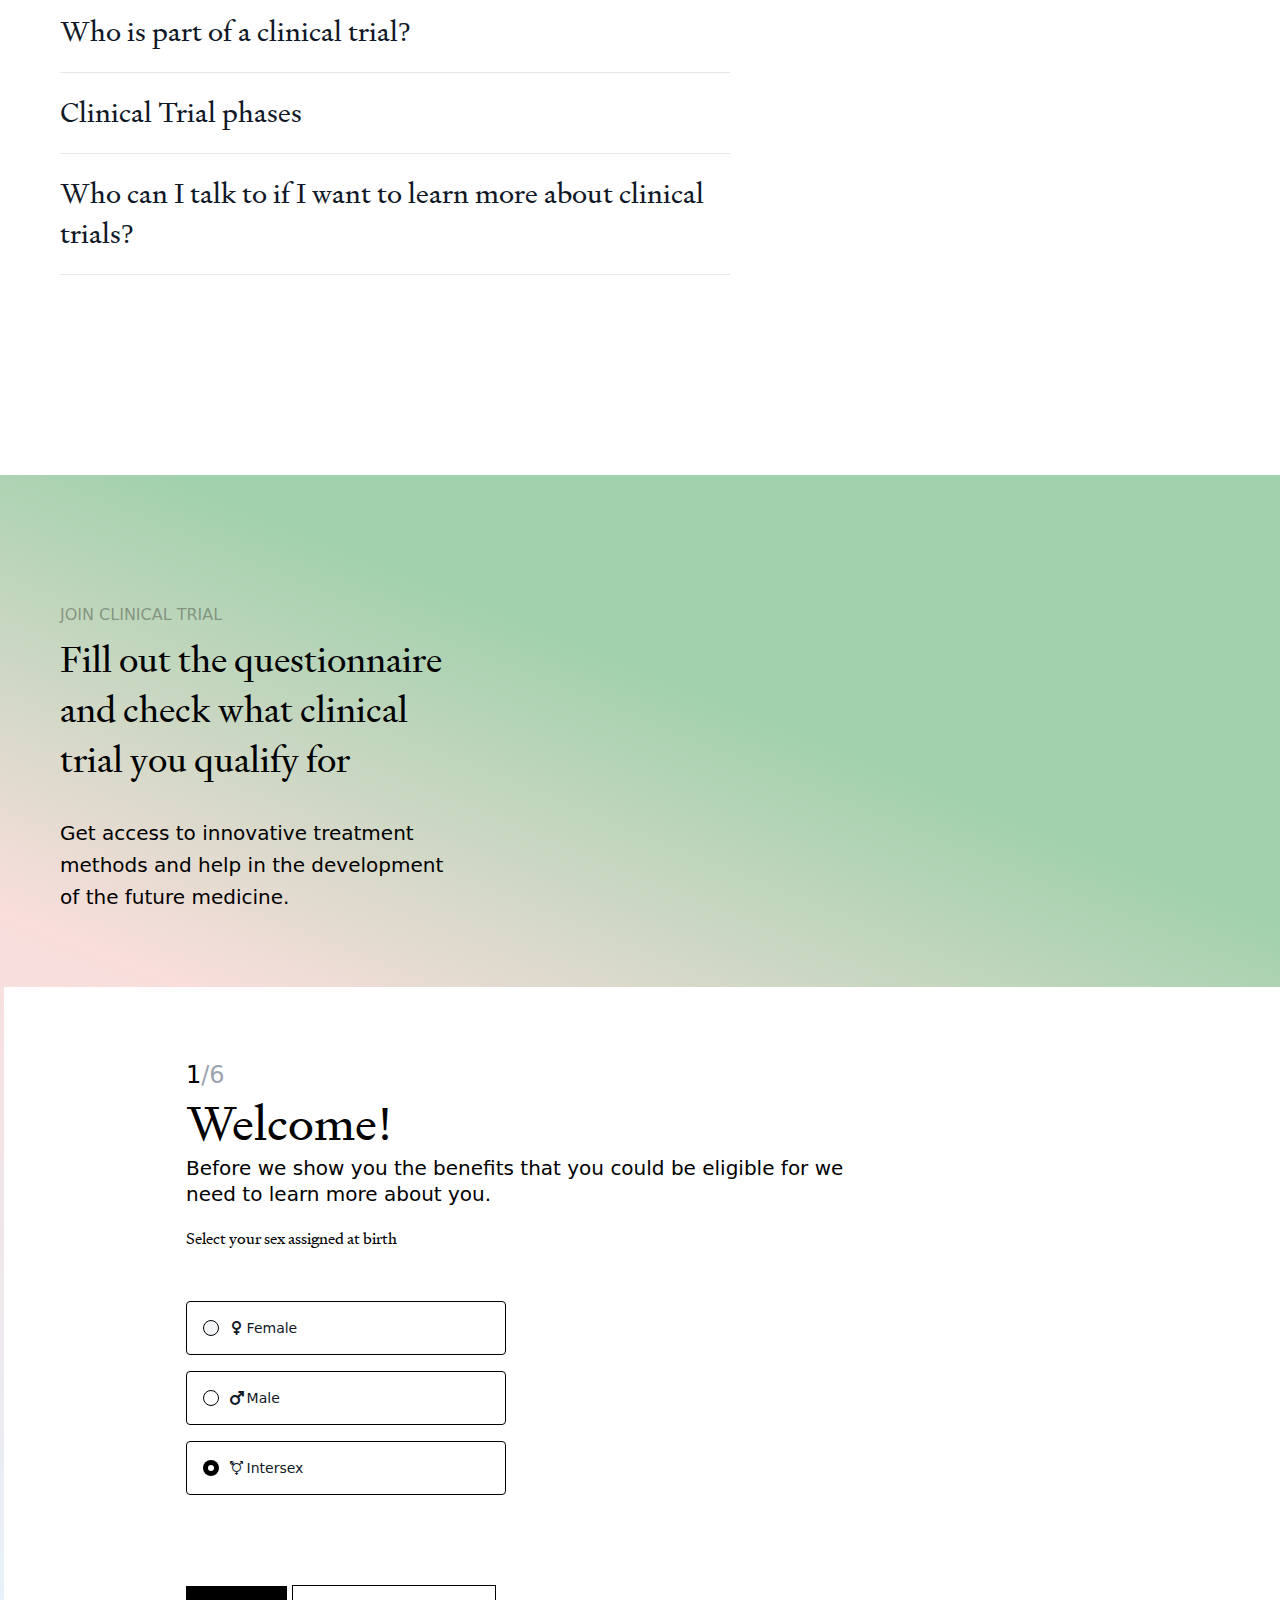
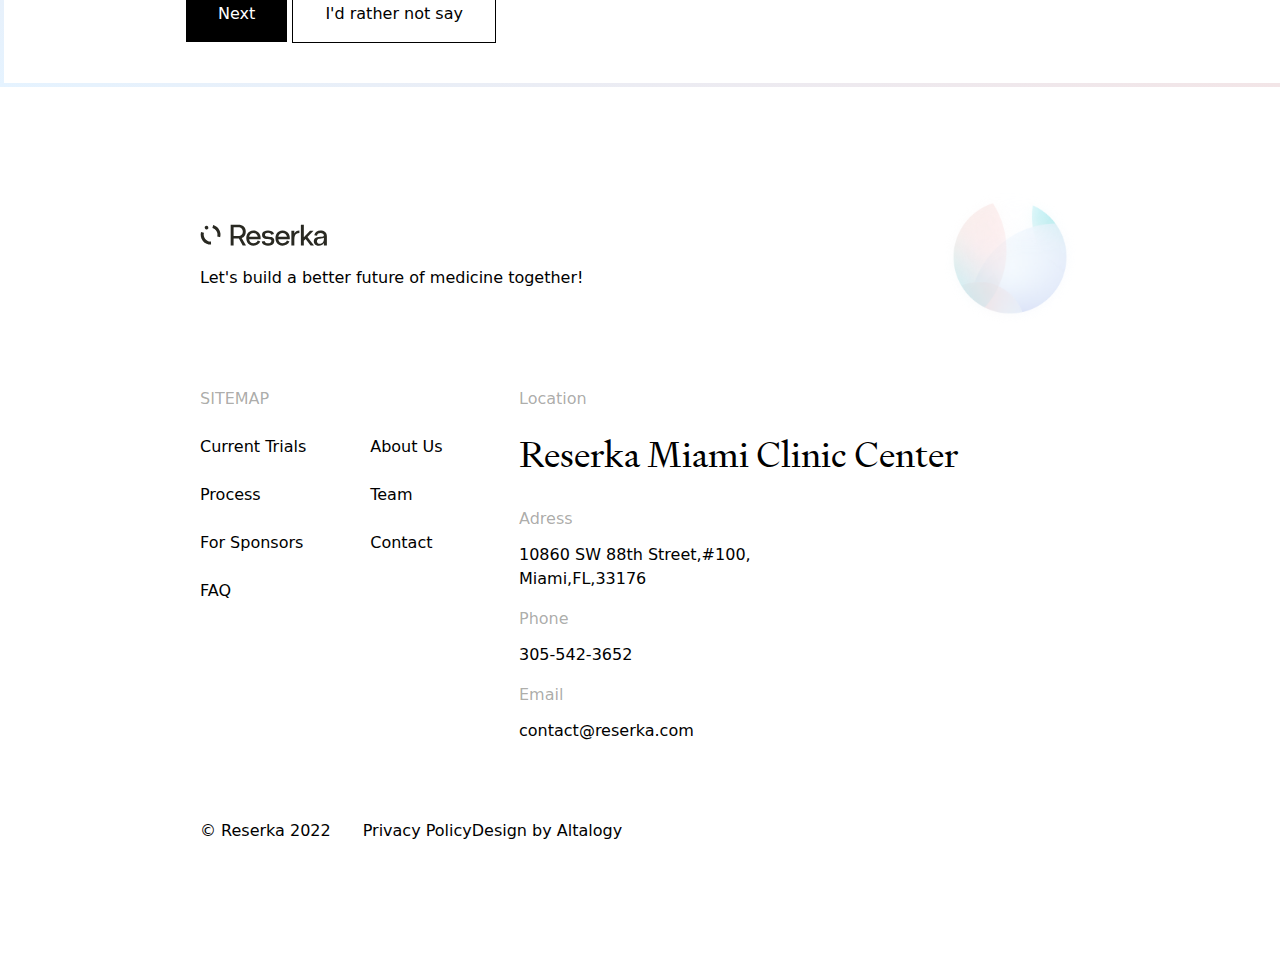
==== commit 7c7ee952: "FIX:CTA" ====
--- a/index.html
+++ b/index.html
@@ -8,6 +8,7 @@
     <link rel="stylesheet" href="css/air-datepicker.css" />
     <link rel="stylesheet" href="css/main.css" />
     <link rel="stylesheet" href="css/fontello.css	" />
+    <link rel="icon" type="image/x-icon" href="img/favicon.ico" />
     <title>Reserka</title>
   </head>
   <body>
@@ -1065,9 +1066,7 @@
                   >
                     <div class="relative p-4 w-full max-w-7xl h-full md:h-auto">
                       <!-- Modal content -->
-                      <div
-                        class="relative xl:h-[900px] bg-white rounded-lg shadow"
-                      >
+                      <div class="relative h-fit bg-white rounded-lg shadow">
                         <!-- Modal header -->
                         <div class="items-center p-5 rounded-t border-b">
                           <button
@@ -1092,11 +1091,11 @@
                                 class="md:absolute text-[24px] xl:left-[-50px] xl:top-[15px]"
                                 >2<span class="text-gray-400">/6</span></span
                               >
-                              <h3 class="text-[48px] leading-[62px]">
+                              <h3 class="text-[48px] leading-[62px] mb-[16px]">
                                 Date of birth
                               </h3>
                             </div>
-                            <p class="text-[20px] leading-[32px]">
+                            <p class="text-[20px] leading-[32px] mb-[32px]">
                               That helps us find the clincal studies for your
                               age group.
                             </p>
@@ -1133,11 +1132,11 @@
                                 class="md:absolute text-[24px] xl:left-[-50px] xl:top-[15px]"
                                 >3<span class="text-gray-400">/6</span></span
                               >
-                              <h3 class="text-[48px] leading-[62px]">
+                              <h3 class="text-[48px] leading-[62px] mb-[16px]">
                                 Past Medical History
                               </h3>
                             </div>
-                            <p class="text-[20px] leading-[32px]">
+                            <p class="text-[20px] leading-[32px] mb-[32px]">
                               Please list your previous diagnosis, so we can
                               find the relevant studies for you.
                             </p>
@@ -1156,11 +1155,11 @@
                                 class="md:absolute text-[24px] xl:left-[-50px] xl:top-[15px]"
                                 >4<span class="text-gray-400">/6</span></span
                               >
-                              <h3 class="text-[48px] leading-[62px]">
+                              <h3 class="text-[48px] leading-[62px] mb-[16px]">
                                 Smoking habits
                               </h3>
                             </div>
-                            <p class="text-[20px] leading-[32px]">
+                            <p class="text-[20px] leading-[32px] mb-[32px]">
                               Your smoking habits may have an impact on types of
                               trials you can take part in.
                             </p>
@@ -1224,11 +1223,11 @@
                                 class="md:absolute text-[24px] xl:left-[-50px] xl:top-[15px]"
                                 >5<span class="text-gray-400">/6</span></span
                               >
-                              <h3 class="text-[48px] leading-[62px]">
+                              <h3 class="text-[48px] leading-[62px] mb-[16px]">
                                 Study length
                               </h3>
                             </div>
-                            <p class="text-[20px] leading-[32px]">
+                            <p class="text-[20px] leading-[32px] mb-[32px]">
                               How long are you willing to participate in the
                               study?
                             </p>
@@ -1292,115 +1291,117 @@
                                 class="md:absolute text-[24px] xl:left-[-50px] xl:top-[15px]"
                                 >6<span class="text-gray-400">/6</span></span
                               >
-                              <h3 class="text-[48px] leading-[62px]">
+                              <h3 class="text-[48px] leading-[62px] mb-[16px]">
                                 Great! Now you can get in touch with study
                                 coordinator.
                               </h3>
                             </div>
-                            <p class="text-[20px] leading-[32px]">
+                            <p class="text-[20px] leading-[32px] mb-[32px]">
                               These are our top-picks, tailored to the
                               information you provided in the form.
                             </p>
                             <div class="carousel">
                               <div class="cta_carousel">
                                 <div
-                                  class="bg-lightblue xxl:w-[910px] xl:w-[910px] lg:w-[510px] md:w-[510px] w-[320px] h-fit"
+                                  class="bg-lightblue md:w-[534px] w-[300px] md:h-[122px] h-[170px] md:mr-6 mr-3"
                                 >
-                                  <div
-                                    class="lg:px-[60px] md:px-[40px] px-[24px] py-[40px]"
-                                  >
+                                  <div class="p-[16px] leading-[26px]">
                                     <p class="text-xl">
                                       Downtown Miami Clinic Center
                                     </p>
-                                    <h3 class="text-5xl py-2">
-                                      Diabetes type B
-                                    </h3>
-                                    <div class="mt-9">
-                                      <div>
-                                        <p class="text-base">
-                                          Overall criteria
-                                        </p>
-                                        <p class="text-xl">
-                                          Healthy, non-smoking adults in Miami
-                                        </p>
-                                      </div>
-                                      <div class="mt-4">
-                                        <p class="text-base">Age</p>
-                                        <p class="text-xl">18-60</p>
-                                      </div>
-                                      <div
-                                        class="mt-4 flex xl:flex-row xl:justify-between flex-col"
+                                    <div
+                                      class="flex md:flex-row md:justify-between flex-col items-center"
+                                    >
+                                      <h3
+                                        class="md:text-[36px] text-[24px] md:leading-[47px] leading-[31px] py-4"
                                       >
-                                        <div>
-                                          <p class="text-base">
-                                            Stays + Potential reimbursement
-                                          </p>
-                                          <p class="text-xl">
-                                            1 stay of 6 nights - Up to $3,560
-                                          </p>
-                                        </div>
-                                        <div class="xl:mt-4 mt-[50px]">
-                                          <a
-                                            href="#"
-                                            class="w-fit px-3 py-3 baseline border-2 rounded-none border-black text-base leading-[24px]"
-                                            >Learn more about this study
-                                          </a>
-                                        </div>
-                                      </div>
+                                        Diabetes type B
+                                      </h3>
+                                      <button
+                                        class="border-2 rounded-full border-black"
+                                      >
+                                        <i class="icon-right-small"></i>
+                                      </button>
                                     </div>
                                   </div>
                                 </div>
                                 <!-- Second Element -->
                                 <div
-                                  class="bg-lightpurple xxl:w-[910px] xl:w-[910px] lg:w-[510px] md:w-[510px] w-[320px] h-fit"
+                                  class="bg-lightpurple md:w-[534px] w-[300px] md:h-[122px] h-[170px] md:mr-6 mr-3"
                                 >
-                                  <div
-                                    class="lg:px-[60px] md:px-[40px] px-[24px] py-[40px]"
-                                  >
+                                  <div class="p-[16px] leading-[26px]">
                                     <p class="text-xl">
                                       Downtown Miami Clinic Center
                                     </p>
-                                    <h3 class="text-5xl py-2">
-                                      Diabetes type B
-                                    </h3>
-                                    <div class="mt-9">
-                                      <div>
-                                        <p class="text-base">
-                                          Overall criteria
-                                        </p>
-                                        <p class="text-xl">
-                                          Healthy, non-smoking adults in Miami
-                                        </p>
-                                      </div>
-                                      <div class="mt-4">
-                                        <p class="text-base">Age</p>
-                                        <p class="text-xl">18-60</p>
-                                      </div>
-                                      <div
-                                        class="mt-4 flex xl:flex-row xl:justify-between flex-col"
+                                    <div
+                                      class="flex md:flex-row md:justify-between flex-col items-center"
+                                    >
+                                      <h3
+                                        class="md:text-[36px] text-[24px] md:leading-[47px] leading-[31px] py-4"
                                       >
-                                        <div>
-                                          <p class="text-base">
-                                            Stays + Potential reimbursement
-                                          </p>
-                                          <p class="text-xl">
-                                            1 stay of 6 nights - Up to $3,560
-                                          </p>
-                                        </div>
-                                        <div class="xl:mt-4 mt-[50px]">
-                                          <a
-                                            href="#"
-                                            class="w-fit px-3 py-3 btn baseline border-2 rounded-none border-black"
-                                            >Learn more about this study
-                                          </a>
-                                        </div>
-                                      </div>
+                                        Diabetes type B
+                                      </h3>
+                                      <button
+                                        class="border-2 rounded-full border-black"
+                                      >
+                                        <i class="icon-right-small"></i>
+                                      </button>
+                                    </div>
+                                  </div>
+                                </div>
+                                <!-- Third Element -->
+                                <div
+                                  class="bg-lightgreen md:w-[534px] w-[300px] md:h-[122px] h-[170px] md:mr-6 mr-3"
+                                >
+                                  <div class="p-[16px] leading-[26px]">
+                                    <p class="text-xl">
+                                      Downtown Miami Clinic Center
+                                    </p>
+                                    <div
+                                      class="flex md:flex-row md:justify-between flex-col items-center"
+                                    >
+                                      <h3
+                                        class="md:text-[36px] text-[24px] md:leading-[47px] leading-[31px] py-4"
+                                      >
+                                        Diabetes type B
+                                      </h3>
+                                      <button
+                                        class="border-2 rounded-full border-black"
+                                      >
+                                        <i class="icon-right-small"></i>
+                                      </button>
+                                    </div>
+                                  </div>
+                                </div>
+                                <!-- Fourth Element -->
+                                <div
+                                  class="bg-lightgrey md:w-[534px] w-[300px] md:h-[122px] h-[170px] md:mr-6 mr-3"
+                                >
+                                  <div class="p-[16px] leading-[26px]">
+                                    <p class="text-xl">
+                                      Downtown Miami Clinic Center
+                                    </p>
+                                    <div
+                                      class="flex md:flex-row md:justify-between flex-col items-center"
+                                    >
+                                      <h3
+                                        class="md:text-[36px] text-[24px] md:leading-[47px] leading-[31px] py-4"
+                                      >
+                                        Diabetes type B
+                                      </h3>
+                                      <button
+                                        class="border-2 rounded-full border-black"
+                                      >
+                                        <i class="icon-right-small"></i>
+                                      </button>
                                     </div>
                                   </div>
                                 </div>
                               </div>
                             </div>
-                            <p class="text-[20px] leading-[32px]">
+                            <p
+                              class="text-[20px] leading-[32px] lg:mt-[56px] md:mt-[76px] mt-[32px] mb-[24px]"
+                            >
                               If you need more help feel free to contact with
                               our coordinator about other options
                             </p>
@@ -1413,7 +1414,7 @@
                           </div>
 
                           <div
-                            class="overflow-auto lg:mt-[280px] md:mt-[50px] mt-[48px]"
+                            class="overflow-auto lg:mt-[50px] md:mt-[50px] mt-[48px]"
                           >
                             <div float-left>
                               <button
@@ -1532,6 +1533,7 @@
     <script src="js/flowbite.js"></script>
     <script src="js/air-datepicker.js"></script>
     <script src="js/tiny-slider.js"></script>
+    <script src="js/cta-slider.js"></script>
     <script src="js/script.js"></script>
     <script src="js/slider-index.js"></script>
   </body>
--- a/css/main.css
+++ b/css/main.css
@@ -1049,8 +1049,12 @@
   left: 0px;
 }
 
-.left-\[300px\] {
-  left: 300px;
+.left-\[180px\] {
+  left: 180px;
+}
+
+.top-\[30px\] {
+  top: 30px;
 }
 
 .top-\[1050px\] {
@@ -1097,14 +1101,6 @@
   top: 170px;
 }
 
-.left-\[180px\] {
-  left: 180px;
-}
-
-.top-\[30px\] {
-  top: 30px;
-}
-
 .top-\[-100px\] {
   top: -100px;
 }
@@ -1187,6 +1183,11 @@
 
 .m-0 {
   margin: 0px;
+}
+
+.mx-\[20px\] {
+  margin-left: 20px;
+  margin-right: 20px;
 }
 
 .mx-\[24px\] {
@@ -1214,14 +1215,24 @@
   margin-right: 40px;
 }
 
-.mx-\[20px\] {
-  margin-left: 20px;
-  margin-right: 20px;
-}
-
-.mx-\[\] {
-  margin-left: ;
-  margin-right: ;
+.mx-3 {
+  margin-left: 0.75rem;
+  margin-right: 0.75rem;
+}
+
+.my-4 {
+  margin-top: 1rem;
+  margin-bottom: 1rem;
+}
+
+.my-5 {
+  margin-top: 1.25rem;
+  margin-bottom: 1.25rem;
+}
+
+.my-6 {
+  margin-top: 1.5rem;
+  margin-bottom: 1.5rem;
 }
 
 .ml-1 {
@@ -1252,6 +1263,10 @@
   margin-top: 1.25rem;
 }
 
+.mt-\[60px\] {
+  margin-top: 60px;
+}
+
 .mb-6 {
   margin-bottom: 1.5rem;
 }
@@ -1268,6 +1283,10 @@
   margin-bottom: 1rem;
 }
 
+.mb-\[60px\] {
+  margin-bottom: 60px;
+}
+
 .mb-96 {
   margin-bottom: 24rem;
 }
@@ -1296,6 +1315,10 @@
   margin-top: 200px;
 }
 
+.mt-8 {
+  margin-top: 2rem;
+}
+
 .mb-\[90px\] {
   margin-bottom: 90px;
 }
@@ -1308,18 +1331,34 @@
   margin-bottom: 2.5rem;
 }
 
-.mt-\[20px\] {
-  margin-top: 20px;
+.ml-auto {
+  margin-left: auto;
+}
+
+.mt-\[50px\] {
+  margin-top: 50px;
+}
+
+.mb-\[100px\] {
+  margin-bottom: 100px;
+}
+
+.mt-\[32px\] {
+  margin-top: 32px;
+}
+
+.mt-9 {
+  margin-top: 2.25rem;
+}
+
+.mt-\[48px\] {
+  margin-top: 48px;
 }
 
 .mb-\[16px\] {
   margin-bottom: 16px;
 }
 
-.mt-\[32px\] {
-  margin-top: 32px;
-}
-
 .mb-2 {
   margin-bottom: 0.5rem;
 }
@@ -1336,126 +1375,94 @@
   margin-top: 3.5rem;
 }
 
+.mt-\[80px\] {
+  margin-top: 80px;
+}
+
+.mr-\[50px\] {
+  margin-right: 50px;
+}
+
+.mb-5 {
+  margin-bottom: 1.25rem;
+}
+
+.mr-56 {
+  margin-right: 14rem;
+}
+
+.mt-\[250px\] {
+  margin-top: 250px;
+}
+
+.mb-\[81px\] {
+  margin-bottom: 81px;
+}
+
+.mt-36 {
+  margin-top: 9rem;
+}
+
+.mb-16 {
+  margin-bottom: 4rem;
+}
+
+.ml-10 {
+  margin-left: 2.5rem;
+}
+
+.ml-8 {
+  margin-left: 2rem;
+}
+
+.mt-6 {
+  margin-top: 1.5rem;
+}
+
+.ml-4 {
+  margin-left: 1rem;
+}
+
+.mt-\[160px\] {
+  margin-top: 160px;
+}
+
+.mb-\[36px\] {
+  margin-bottom: 36px;
+}
+
+.mb-\[64px\] {
+  margin-bottom: 64px;
+}
+
+.mb-\[32px\] {
+  margin-bottom: 32px;
+}
+
+.mb-\[230px\] {
+  margin-bottom: 230px;
+}
+
+.mb-\[370px\] {
+  margin-bottom: 370px;
+}
+
+.mb-9 {
+  margin-bottom: 2.25rem;
+}
+
+.mb-60 {
+  margin-bottom: 15rem;
+}
+
+.mt-\[34px\] {
+  margin-top: 34px;
+}
+
 .mt-\[100px\] {
   margin-top: 100px;
 }
 
-.mt-\[80px\] {
-  margin-top: 80px;
-}
-
-.mr-\[50px\] {
-  margin-right: 50px;
-}
-
-.mt-9 {
-  margin-top: 2.25rem;
-}
-
-.mt-\[50px\] {
-  margin-top: 50px;
-}
-
-.mb-5 {
-  margin-bottom: 1.25rem;
-}
-
-.mt-8 {
-  margin-top: 2rem;
-}
-
-.mr-56 {
-  margin-right: 14rem;
-}
-
-.mt-\[250px\] {
-  margin-top: 250px;
-}
-
-.mb-\[81px\] {
-  margin-bottom: 81px;
-}
-
-.ml-auto {
-  margin-left: auto;
-}
-
-.mb-\[100px\] {
-  margin-bottom: 100px;
-}
-
-.mt-\[48px\] {
-  margin-top: 48px;
-}
-
-.mt-\[60px\] {
-  margin-top: 60px;
-}
-
-.mb-\[60px\] {
-  margin-bottom: 60px;
-}
-
-.mt-36 {
-  margin-top: 9rem;
-}
-
-.mb-16 {
-  margin-bottom: 4rem;
-}
-
-.ml-10 {
-  margin-left: 2.5rem;
-}
-
-.ml-8 {
-  margin-left: 2rem;
-}
-
-.mt-6 {
-  margin-top: 1.5rem;
-}
-
-.ml-4 {
-  margin-left: 1rem;
-}
-
-.mt-\[160px\] {
-  margin-top: 160px;
-}
-
-.mb-\[36px\] {
-  margin-bottom: 36px;
-}
-
-.mb-\[64px\] {
-  margin-bottom: 64px;
-}
-
-.mb-\[32px\] {
-  margin-bottom: 32px;
-}
-
-.mb-\[230px\] {
-  margin-bottom: 230px;
-}
-
-.mb-\[370px\] {
-  margin-bottom: 370px;
-}
-
-.mb-9 {
-  margin-bottom: 2.25rem;
-}
-
-.mb-60 {
-  margin-bottom: 15rem;
-}
-
-.mt-\[34px\] {
-  margin-top: 34px;
-}
-
 .ml-\[24px\] {
   margin-left: 24px;
 }
@@ -1476,6 +1483,18 @@
   margin-bottom: 0.25rem;
 }
 
+.mr-3 {
+  margin-right: 0.75rem;
+}
+
+.mt-\[56px\] {
+  margin-top: 56px;
+}
+
+.mb-\[24px\] {
+  margin-bottom: 24px;
+}
+
 .block {
   display: block;
 }
@@ -1524,6 +1543,10 @@
   height: 218px;
 }
 
+.h-\[140px\] {
+  height: 140px;
+}
+
 .h-4 {
   height: 1rem;
 }
@@ -1534,10 +1557,6 @@
 
 .h-full {
   height: 100%;
-}
-
-.h-\[204px\] {
-  height: 204px;
 }
 
 .h-fit {
@@ -1545,12 +1564,16 @@
   height: fit-content;
 }
 
+.h-\[204px\] {
+  height: 204px;
+}
+
 .h-\[100px\] {
   height: 100px;
 }
 
-.h-\[148px\] {
-  height: 148px;
+.h-\[72px\] {
+  height: 72px;
 }
 
 .h-\[240px\] {
@@ -1569,10 +1592,6 @@
   height: 124px;
 }
 
-.h-\[140px\] {
-  height: 140px;
-}
-
 .h-\[800px\] {
   height: 800px;
 }
@@ -1625,8 +1644,12 @@
   height: 2.25rem;
 }
 
-.h-\[72px\] {
-  height: 72px;
+.h-\[\] {
+  height: ;
+}
+
+.h-\[170px\] {
+  height: 170px;
 }
 
 .w-full {
@@ -1674,6 +1697,14 @@
   width: 179px;
 }
 
+.w-\[140px\] {
+  width: 140px;
+}
+
+.w-\[70\%\] {
+  width: 70%;
+}
+
 .w-\[330px\] {
   width: 330px;
 }
@@ -1686,14 +1717,22 @@
   width: 1rem;
 }
 
+.w-\[230px\] {
+  width: 230px;
+}
+
+.w-\[270px\] {
+  width: 270px;
+}
+
+.w-\[320px\] {
+  width: 320px;
+}
+
 .w-\[350px\] {
   width: 350px;
 }
 
-.w-\[320px\] {
-  width: 320px;
-}
-
 .w-\[180px\] {
   width: 180px;
 }
@@ -1702,8 +1741,8 @@
   width: 100px;
 }
 
-.w-\[148px\] {
-  width: 148px;
+.w-\[72px\] {
+  width: 72px;
 }
 
 .w-\[80px\] {
@@ -1734,22 +1773,6 @@
   width: 284px;
 }
 
-.w-\[70\%\] {
-  width: 70%;
-}
-
-.w-\[230px\] {
-  width: 230px;
-}
-
-.w-\[270px\] {
-  width: 270px;
-}
-
-.w-\[140px\] {
-  width: 140px;
-}
-
 .w-\[54px\] {
   width: 54px;
 }
@@ -1832,14 +1855,6 @@
 
 .w-1\/2 {
   width: 50%;
-}
-
-.w-\[\] {
-  width: ;
-}
-
-.w-\[72px\] {
-  width: 72px;
 }
 
 .max-w-7xl {
@@ -2128,6 +2143,10 @@
   border-radius: 0px;
 }
 
+.rounded-full {
+  border-radius: 9999px;
+}
+
 .rounded-t {
   border-top-left-radius: 0.25rem;
   border-top-right-radius: 0.25rem;
@@ -2163,12 +2182,16 @@
   border-width: 0px;
 }
 
+.border-4 {
+  border-width: 4px;
+}
+
+.border-b {
+  border-bottom-width: 1px;
+}
+
 .border-b-2 {
   border-bottom-width: 2px;
-}
-
-.border-b {
-  border-bottom-width: 1px;
 }
 
 .border-l {
@@ -2244,6 +2267,10 @@
   background-color: rgb(243 244 246 / var(--tw-bg-opacity));
 }
 
+.bg-transparent {
+  background-color: transparent;
+}
+
 .bg-gray-50 {
   --tw-bg-opacity: 1;
   background-color: rgb(249 250 251 / var(--tw-bg-opacity));
@@ -2254,10 +2281,6 @@
   background-color: rgb(248 180 180 / var(--tw-bg-opacity));
 }
 
-.bg-transparent {
-  background-color: transparent;
-}
-
 .bg-gray-200 {
   --tw-bg-opacity: 1;
   background-color: rgb(229 231 235 / var(--tw-bg-opacity));
@@ -2277,20 +2300,19 @@
   background-color: rgb(17 24 39 / var(--tw-bg-opacity));
 }
 
-.bg-green-100 {
+.bg-lightgrey {
   --tw-bg-opacity: 1;
-  background-color: rgb(222 247 236 / var(--tw-bg-opacity));
-}
-
-.bg-green-900 {
-  --tw-bg-opacity: 1;
-  background-color: rgb(1 71 55 / var(--tw-bg-opacity));
+  background-color: rgb(243 236 229 / var(--tw-bg-opacity));
 }
 
 .bg-opacity-50 {
   --tw-bg-opacity: 0.5;
 }
 
+.to-black {
+  --tw-gradient-to: #000000;
+}
+
 .bg-cover {
   background-size: cover;
 }
@@ -2307,6 +2329,22 @@
   padding: 1rem;
 }
 
+.p-5 {
+  padding: 1.25rem;
+}
+
+.p-1\.5 {
+  padding: 0.375rem;
+}
+
+.p-1 {
+  padding: 0.25rem;
+}
+
+.p-\[40px\] {
+  padding: 40px;
+}
+
 .p-2\.5 {
   padding: 0.625rem;
 }
@@ -2319,24 +2357,16 @@
   padding: 2.5rem;
 }
 
-.p-5 {
-  padding: 1.25rem;
-}
-
-.p-1\.5 {
-  padding: 0.375rem;
-}
-
-.p-1 {
-  padding: 0.25rem;
-}
-
-.p-\[40px\] {
-  padding: 40px;
-}
-
 .p-6 {
   padding: 1.5rem;
+}
+
+.p-\[20px\] {
+  padding: 20px;
+}
+
+.p-\[16px\] {
+  padding: 16px;
 }
 
 .py-3 {
@@ -2369,6 +2399,16 @@
   padding-bottom: 2rem;
 }
 
+.px-\[40px\] {
+  padding-left: 40px;
+  padding-right: 40px;
+}
+
+.py-\[40px\] {
+  padding-top: 40px;
+  padding-bottom: 40px;
+}
+
 .px-12 {
   padding-left: 3rem;
   padding-right: 3rem;
@@ -2389,6 +2429,16 @@
   padding-right: 2rem;
 }
 
+.px-\[24px\] {
+  padding-left: 24px;
+  padding-right: 24px;
+}
+
+.px-3 {
+  padding-left: 0.75rem;
+  padding-right: 0.75rem;
+}
+
 .px-5 {
   padding-left: 1.25rem;
   padding-right: 1.25rem;
@@ -2399,29 +2449,14 @@
   padding-bottom: 0.625rem;
 }
 
-.px-\[24px\] {
-  padding-left: 24px;
-  padding-right: 24px;
-}
-
-.py-\[40px\] {
-  padding-top: 40px;
-  padding-bottom: 40px;
-}
-
-.px-3 {
-  padding-left: 0.75rem;
-  padding-right: 0.75rem;
-}
-
 .py-\[75px\] {
   padding-top: 75px;
   padding-bottom: 75px;
 }
 
-.px-\[40px\] {
-  padding-left: 40px;
-  padding-right: 40px;
+.px-2 {
+  padding-left: 0.5rem;
+  padding-right: 0.5rem;
 }
 
 .py-10 {
@@ -2434,9 +2469,14 @@
   padding-bottom: 4rem;
 }
 
-.px-2 {
-  padding-left: 0.5rem;
-  padding-right: 0.5rem;
+.px-\[10px\] {
+  padding-left: 10px;
+  padding-right: 10px;
+}
+
+.py-\[11px\] {
+  padding-top: 11px;
+  padding-bottom: 11px;
 }
 
 .pt-2 {
@@ -2548,16 +2588,20 @@
   line-height: 1.75rem;
 }
 
+.text-\[28px\] {
+  font-size: 28px;
+}
+
 .text-\[20px\] {
   font-size: 20px;
 }
 
+.text-\[24px\] {
+  font-size: 24px;
+}
+
 .text-\[48px\] {
   font-size: 48px;
-}
-
-.text-\[24px\] {
-  font-size: 24px;
 }
 
 .text-\[16px\] {
@@ -2569,10 +2613,6 @@
   line-height: 2rem;
 }
 
-.text-\[28px\] {
-  font-size: 28px;
-}
-
 .text-\[80px\] {
   font-size: 80px;
 }
@@ -2595,18 +2635,18 @@
   line-height: 1.75rem;
 }
 
+.font-normal {
+  font-weight: 400;
+}
+
+.font-bold {
+  font-weight: 700;
+}
+
 .font-medium {
   font-weight: 500;
 }
 
-.font-normal {
-  font-weight: 400;
-}
-
-.font-bold {
-  font-weight: 700;
-}
-
 .font-light {
   font-weight: 300;
 }
@@ -2631,26 +2671,34 @@
   line-height: 26px;
 }
 
+.leading-\[39px\] {
+  line-height: 39px;
+}
+
+.leading-\[32px\] {
+  line-height: 32px;
+}
+
+.leading-\[62px\] {
+  line-height: 62px;
+}
+
+.leading-\[24px\] {
+  line-height: 24px;
+}
+
+.leading-\[30px\] {
+  line-height: 30px;
+}
+
+.leading-\[22px\] {
+  line-height: 22px;
+}
+
 .leading-\[50px\] {
   line-height: 50px;
 }
 
-.leading-\[32px\] {
-  line-height: 32px;
-}
-
-.leading-\[62px\] {
-  line-height: 62px;
-}
-
-.leading-\[30px\] {
-  line-height: 30px;
-}
-
-.leading-\[22px\] {
-  line-height: 22px;
-}
-
 .leading-\[34px\] {
   line-height: 34px;
 }
@@ -2663,10 +2711,6 @@
   line-height: 160%;
 }
 
-.leading-\[24px\] {
-  line-height: 24px;
-}
-
 .leading-\[83px\] {
   line-height: 83px;
 }
@@ -2675,10 +2719,6 @@
   line-height: 150%;
 }
 
-.leading-\[39px\] {
-  line-height: 39px;
-}
-
 .leading-\[29px\] {
   line-height: 29px;
 }
@@ -2689,6 +2729,10 @@
 
 .leading-9 {
   line-height: 2.25rem;
+}
+
+.leading-\[31px\] {
+  line-height: 31px;
 }
 
 .text-gray-700 {
@@ -2710,6 +2754,11 @@
   color: rgba(41, 41, 34, 0.4);
 }
 
+.text-gray-400 {
+  --tw-text-opacity: 1;
+  color: rgb(156 163 175 / var(--tw-text-opacity));
+}
+
 .text-gray-900 {
   --tw-text-opacity: 1;
   color: rgb(17 24 39 / var(--tw-text-opacity));
@@ -2728,11 +2777,6 @@
 .text-browntext {
   --tw-text-opacity: 1;
   color: rgb(68 55 46 / var(--tw-text-opacity));
-}
-
-.text-gray-400 {
-  --tw-text-opacity: 1;
-  color: rgb(156 163 175 / var(--tw-text-opacity));
 }
 
 .text-blue-600 {
@@ -3158,26 +3202,21 @@
   --tw-ring-color: rgb(229 231 235 / var(--tw-ring-opacity));
 }
 
-.active\:bg-violet-700:active {
-  --tw-bg-opacity: 1;
-  background-color: rgb(109 40 217 / var(--tw-bg-opacity));
-}
-
 .dark .dark\:divide-gray-600 > :not([hidden]) ~ :not([hidden]) {
   --tw-divide-opacity: 1;
   border-color: rgb(75 85 99 / var(--tw-divide-opacity));
 }
 
+.dark .dark\:border-gray-700 {
+  --tw-border-opacity: 1;
+  border-color: rgb(55 65 81 / var(--tw-border-opacity));
+}
+
 .dark .dark\:border-gray-600 {
   --tw-border-opacity: 1;
   border-color: rgb(75 85 99 / var(--tw-border-opacity));
 }
 
-.dark .dark\:border-gray-700 {
-  --tw-border-opacity: 1;
-  border-color: rgb(55 65 81 / var(--tw-border-opacity));
-}
-
 .dark .dark\:border-blue-500 {
   --tw-border-opacity: 1;
   border-color: rgb(63 131 248 / var(--tw-border-opacity));
@@ -3235,16 +3274,6 @@
   color: rgb(63 131 248 / var(--tw-text-opacity));
 }
 
-.dark .dark\:placeholder-gray-400::-moz-placeholder {
-  --tw-placeholder-opacity: 1;
-  color: rgb(156 163 175 / var(--tw-placeholder-opacity));
-}
-
-.dark .dark\:placeholder-gray-400::placeholder {
-  --tw-placeholder-opacity: 1;
-  color: rgb(156 163 175 / var(--tw-placeholder-opacity));
-}
-
 .dark .dark\:hover\:bg-gray-600:hover {
   --tw-bg-opacity: 1;
   background-color: rgb(75 85 99 / var(--tw-bg-opacity));
@@ -3273,16 +3302,6 @@
 .dark .dark\:hover\:text-gray-300:hover {
   --tw-text-opacity: 1;
   color: rgb(209 213 219 / var(--tw-text-opacity));
-}
-
-.dark .dark\:focus\:border-blue-500:focus {
-  --tw-border-opacity: 1;
-  border-color: rgb(63 131 248 / var(--tw-border-opacity));
-}
-
-.dark .dark\:focus\:ring-blue-500:focus {
-  --tw-ring-opacity: 1;
-  --tw-ring-color: rgb(63 131 248 / var(--tw-ring-opacity));
 }
 
 @media (min-width: 425px) {
@@ -3345,6 +3364,10 @@
     left: 0px;
   }
 
+  .md\:left-\[300px\] {
+    left: 300px;
+  }
+
   .md\:left-\[500px\] {
     left: 500px;
   }
@@ -3437,10 +3460,6 @@
     top: 300px;
   }
 
-  .md\:left-\[300px\] {
-    left: 300px;
-  }
-
   .md\:top-\[150px\] {
     top: 150px;
   }
@@ -3473,8 +3492,16 @@
     right: 480px;
   }
 
-  .md\:top-\[-380px\] {
-    top: -380px;
+  .md\:top-\[-300px\] {
+    top: -300px;
+  }
+
+  .md\:left-\[-30px\] {
+    left: -30px;
+  }
+
+  .md\:top-\[170px\] {
+    top: 170px;
   }
 
   .md\:top-\[-20px\] {
@@ -3539,6 +3566,10 @@
     margin-left: 6rem;
   }
 
+  .md\:mt-\[50px\] {
+    margin-top: 50px;
+  }
+
   .md\:ml-\[44px\] {
     margin-left: 44px;
   }
@@ -3571,10 +3602,6 @@
     margin-top: 60px;
   }
 
-  .md\:mt-\[50px\] {
-    margin-top: 50px;
-  }
-
   .md\:mt-56 {
     margin-top: 14rem;
   }
@@ -3623,6 +3650,14 @@
     margin-left: 1.5rem;
   }
 
+  .md\:mr-6 {
+    margin-right: 1.5rem;
+  }
+
+  .md\:mt-\[76px\] {
+    margin-top: 76px;
+  }
+
   .md\:inline-block {
     display: inline-block;
   }
@@ -3651,10 +3686,6 @@
     height: 306px;
   }
 
-  .md\:h-\[43rem\] {
-    height: 43rem;
-  }
-
   .md\:h-\[160px\] {
     height: 160px;
   }
@@ -3679,6 +3710,10 @@
     height: 90px;
   }
 
+  .md\:h-\[148px\] {
+    height: 148px;
+  }
+
   .md\:h-\[162px\] {
     height: 162px;
   }
@@ -3743,8 +3778,12 @@
     height: 350px;
   }
 
-  .md\:h-\[148px\] {
-    height: 148px;
+  .md\:h-\[\] {
+    height: ;
+  }
+
+  .md\:h-\[122px\] {
+    height: 122px;
   }
 
   .md\:w-auto {
@@ -3795,10 +3834,6 @@
     width: 288px;
   }
 
-  .md\:w-\[834px\] {
-    width: 834px;
-  }
-
   .md\:w-\[175px\] {
     width: 175px;
   }
@@ -3807,72 +3842,84 @@
     width: 360px;
   }
 
+  .md\:w-\[400px\] {
+    width: 400px;
+  }
+
+  .md\:w-\[665px\] {
+    width: 665px;
+  }
+
+  .md\:w-\[350px\] {
+    width: 350px;
+  }
+
+  .md\:w-\[510px\] {
+    width: 510px;
+  }
+
+  .md\:w-\[43rem\] {
+    width: 43rem;
+  }
+
+  .md\:w-\[28rem\] {
+    width: 28rem;
+  }
+
+  .md\:w-\[208px\] {
+    width: 208px;
+  }
+
+  .md\:w-\[580px\] {
+    width: 580px;
+  }
+
+  .md\:w-\[438px\] {
+    width: 438px;
+  }
+
+  .md\:w-\[462px\] {
+    width: 462px;
+  }
+
+  .md\:w-\[754px\] {
+    width: 754px;
+  }
+
+  .md\:w-\[470px\] {
+    width: 470px;
+  }
+
+  .md\:w-\[465px\] {
+    width: 465px;
+  }
+
+  .md\:w-\[2000px\] {
+    width: 2000px;
+  }
+
+  .md\:w-\[460px\] {
+    width: 460px;
+  }
+
+  .md\:w-full {
+    width: 100%;
+  }
+
+  .md\:w-\[420px\] {
+    width: 420px;
+  }
+
+  .md\:w-\[90px\] {
+    width: 90px;
+  }
+
   .md\:w-\[550px\] {
     width: 550px;
   }
 
-  .md\:w-\[665px\] {
-    width: 665px;
-  }
-
-  .md\:w-\[43rem\] {
-    width: 43rem;
-  }
-
-  .md\:w-\[28rem\] {
-    width: 28rem;
-  }
-
-  .md\:w-\[208px\] {
-    width: 208px;
-  }
-
-  .md\:w-\[580px\] {
-    width: 580px;
-  }
-
-  .md\:w-\[438px\] {
-    width: 438px;
-  }
-
-  .md\:w-\[462px\] {
-    width: 462px;
-  }
-
-  .md\:w-\[754px\] {
-    width: 754px;
-  }
-
-  .md\:w-\[470px\] {
-    width: 470px;
-  }
-
-  .md\:w-\[465px\] {
-    width: 465px;
-  }
-
-  .md\:w-\[2000px\] {
-    width: 2000px;
-  }
-
-  .md\:w-\[510px\] {
-    width: 510px;
-  }
-
-  .md\:w-\[460px\] {
-    width: 460px;
-  }
-
-  .md\:w-full {
-    width: 100%;
-  }
-
-  .md\:w-\[420px\] {
-    width: 420px;
-  }
-
-  .md\:w-\[90px\] {
-    width: 90px;
+  .md\:w-\[148px\] {
+    width: 148px;
   }
 
   .md\:w-\[440px\] {
@@ -3903,14 +3950,6 @@
     width: 624px;
   }
 
-  .md\:w-\[400px\] {
-    width: 400px;
-  }
-
-  .md\:w-\[350px\] {
-    width: 350px;
-  }
-
   .md\:w-\[1000px\] {
     width: 1000px;
   }
@@ -3939,8 +3978,16 @@
     width: 690px;
   }
 
-  .md\:w-\[416px\] {
-    width: 416px;
+  .md\:w-\[241px\] {
+    width: 241px;
+  }
+
+  .md\:w-\[294px\] {
+    width: 294px;
+  }
+
+  .md\:w-\[436px\] {
+    width: 436px;
   }
 
   .md\:w-\[110px\] {
@@ -3979,8 +4026,8 @@
     width: 700px;
   }
 
-  .md\:w-\[148px\] {
-    width: 148px;
+  .md\:w-\[534px\] {
+    width: 534px;
   }
 
   .md\:basis-1\/3 {
@@ -4023,6 +4070,14 @@
     justify-content: space-evenly;
   }
 
+  .md\:gap-0 {
+    gap: 0px;
+  }
+
+  .md\:gap-8 {
+    gap: 2rem;
+  }
+
   .md\:gap-10 {
     gap: 2.5rem;
   }
@@ -4035,14 +4090,6 @@
     gap: 120px;
   }
 
-  .md\:gap-0 {
-    gap: 0px;
-  }
-
-  .md\:gap-8 {
-    gap: 2rem;
-  }
-
   .md\:gap-y-0 {
     row-gap: 0px;
   }
@@ -4057,6 +4104,16 @@
 
   .md\:p-6 {
     padding: 1.5rem;
+  }
+
+  .md\:px-\[60px\] {
+    padding-left: 60px;
+    padding-right: 60px;
+  }
+
+  .md\:py-\[60px\] {
+    padding-top: 60px;
+    padding-bottom: 60px;
   }
 
   .md\:px-\[40px\] {
@@ -4064,16 +4121,6 @@
     padding-right: 40px;
   }
 
-  .md\:px-\[60px\] {
-    padding-left: 60px;
-    padding-right: 60px;
-  }
-
-  .md\:py-\[60px\] {
-    padding-top: 60px;
-    padding-bottom: 60px;
-  }
-
   .md\:px-\[43px\] {
     padding-left: 43px;
     padding-right: 43px;
@@ -4139,6 +4186,10 @@
     line-height: 2.5rem;
   }
 
+  .md\:text-\[36px\] {
+    font-size: 36px;
+  }
+
   .md\:text-\[48px\] {
     font-size: 48px;
   }
@@ -4156,10 +4207,6 @@
     font-size: 28px;
   }
 
-  .md\:text-\[36px\] {
-    font-size: 36px;
-  }
-
   .md\:text-\[24px\] {
     font-size: 24px;
   }
@@ -4172,6 +4219,10 @@
     line-height: 32px;
   }
 
+  .md\:leading-\[50px\] {
+    line-height: 50px;
+  }
+
   .md\:leading-\[62px\] {
     line-height: 62px;
   }
@@ -4188,10 +4239,6 @@
     line-height: 130%;
   }
 
-  .md\:leading-\[50px\] {
-    line-height: 50px;
-  }
-
   .md\:leading-\[39px\] {
     line-height: 39px;
   }
@@ -4206,6 +4253,14 @@
 
   .md\:leading-\[67px\] {
     line-height: 67px;
+  }
+
+  .md\:leading-\[\] {
+    line-height: ;
+  }
+
+  .md\:leading-\[47px\] {
+    line-height: 47px;
   }
 
   .md\:hover\:bg-transparent:hover {
@@ -4374,14 +4429,14 @@
     margin-right: 1.5rem;
   }
 
-  .lg\:mr-40 {
-    margin-right: 10rem;
-  }
-
   .lg\:ml-\[60px\] {
     margin-left: 60px;
   }
 
+  .lg\:mt-\[280px\] {
+    margin-top: 280px;
+  }
+
   .lg\:ml-\[256px\] {
     margin-left: 256px;
   }
@@ -4402,10 +4457,6 @@
     margin-top: 140px;
   }
 
-  .lg\:mt-\[280px\] {
-    margin-top: 280px;
-  }
-
   .lg\:ml-40 {
     margin-left: 10rem;
   }
@@ -4438,6 +4489,22 @@
     margin-top: 32px;
   }
 
+  .lg\:mt-\[56px\] {
+    margin-top: 56px;
+  }
+
+  .lg\:mt-\[200px\] {
+    margin-top: 200px;
+  }
+
+  .lg\:mt-\[100px\] {
+    margin-top: 100px;
+  }
+
+  .lg\:mt-\[50px\] {
+    margin-top: 50px;
+  }
+
   .lg\:flex {
     display: flex;
   }
@@ -4550,140 +4617,144 @@
     width: 472px;
   }
 
+  .lg\:w-\[530px\] {
+    width: 530px;
+  }
+
+  .lg\:w-\[510px\] {
+    width: 510px;
+  }
+
+  .lg\:w-\[43rem\] {
+    width: 43rem;
+  }
+
+  .lg\:w-\[28rem\] {
+    width: 28rem;
+  }
+
+  .lg\:w-\[296px\] {
+    width: 296px;
+  }
+
+  .lg\:w-\[580px\] {
+    width: 580px;
+  }
+
+  .lg\:w-\[350px\] {
+    width: 350px;
+  }
+
+  .lg\:w-\[438px\] {
+    width: 438px;
+  }
+
+  .lg\:w-\[634px\] {
+    width: 634px;
+  }
+
+  .lg\:w-\[670px\] {
+    width: 670px;
+  }
+
+  .lg\:w-\[470px\] {
+    width: 470px;
+  }
+
+  .lg\:w-\[465px\] {
+    width: 465px;
+  }
+
+  .lg\:w-\[420px\] {
+    width: 420px;
+  }
+
+  .lg\:w-\[400px\] {
+    width: 400px;
+  }
+
+  .lg\:w-\[150px\] {
+    width: 150px;
+  }
+
+  .lg\:w-\[441px\] {
+    width: 441px;
+  }
+
+  .lg\:w-\[254px\] {
+    width: 254px;
+  }
+
+  .lg\:w-\[500px\] {
+    width: 500px;
+  }
+
+  .lg\:w-\[620px\] {
+    width: 620px;
+  }
+
+  .lg\:w-\[230px\] {
+    width: 230px;
+  }
+
+  .lg\:w-\[660px\] {
+    width: 660px;
+  }
+
+  .lg\:w-\[458px\] {
+    width: 458px;
+  }
+
+  .lg\:w-\[820px\] {
+    width: 820px;
+  }
+
+  .lg\:w-\[262px\] {
+    width: 262px;
+  }
+
+  .lg\:w-\[372px\] {
+    width: 372px;
+  }
+
+  .lg\:w-\[186px\] {
+    width: 186px;
+  }
+
+  .lg\:w-\[190px\] {
+    width: 190px;
+  }
+
+  .lg\:w-\[640px\] {
+    width: 640px;
+  }
+
+  .lg\:w-\[1020px\] {
+    width: 1020px;
+  }
+
+  .lg\:w-\[161px\] {
+    width: 161px;
+  }
+
+  .lg\:w-\[125px\] {
+    width: 125px;
+  }
+
+  .lg\:w-\[218px\] {
+    width: 218px;
+  }
+
+  .lg\:w-\[460px\] {
+    width: 460px;
+  }
+
+  .lg\:w-\[800px\] {
+    width: 800px;
+  }
+
   .lg\:w-\[1000px\] {
     width: 1000px;
-  }
-
-  .lg\:w-\[62rem\] {
-    width: 62rem;
-  }
-
-  .lg\:w-\[530px\] {
-    width: 530px;
-  }
-
-  .lg\:w-\[43rem\] {
-    width: 43rem;
-  }
-
-  .lg\:w-\[28rem\] {
-    width: 28rem;
-  }
-
-  .lg\:w-\[296px\] {
-    width: 296px;
-  }
-
-  .lg\:w-\[580px\] {
-    width: 580px;
-  }
-
-  .lg\:w-\[350px\] {
-    width: 350px;
-  }
-
-  .lg\:w-\[438px\] {
-    width: 438px;
-  }
-
-  .lg\:w-\[634px\] {
-    width: 634px;
-  }
-
-  .lg\:w-\[670px\] {
-    width: 670px;
-  }
-
-  .lg\:w-\[470px\] {
-    width: 470px;
-  }
-
-  .lg\:w-\[465px\] {
-    width: 465px;
-  }
-
-  .lg\:w-\[510px\] {
-    width: 510px;
-  }
-
-  .lg\:w-\[420px\] {
-    width: 420px;
-  }
-
-  .lg\:w-\[400px\] {
-    width: 400px;
-  }
-
-  .lg\:w-\[150px\] {
-    width: 150px;
-  }
-
-  .lg\:w-\[441px\] {
-    width: 441px;
-  }
-
-  .lg\:w-\[254px\] {
-    width: 254px;
-  }
-
-  .lg\:w-\[500px\] {
-    width: 500px;
-  }
-
-  .lg\:w-\[620px\] {
-    width: 620px;
-  }
-
-  .lg\:w-\[230px\] {
-    width: 230px;
-  }
-
-  .lg\:w-\[660px\] {
-    width: 660px;
-  }
-
-  .lg\:w-\[458px\] {
-    width: 458px;
-  }
-
-  .lg\:w-\[820px\] {
-    width: 820px;
-  }
-
-  .lg\:w-\[186px\] {
-    width: 186px;
-  }
-
-  .lg\:w-\[190px\] {
-    width: 190px;
-  }
-
-  .lg\:w-\[640px\] {
-    width: 640px;
-  }
-
-  .lg\:w-\[1020px\] {
-    width: 1020px;
-  }
-
-  .lg\:w-\[161px\] {
-    width: 161px;
-  }
-
-  .lg\:w-\[125px\] {
-    width: 125px;
-  }
-
-  .lg\:w-\[218px\] {
-    width: 218px;
-  }
-
-  .lg\:w-\[460px\] {
-    width: 460px;
-  }
-
-  .lg\:w-\[800px\] {
-    width: 800px;
   }
 
   .lg\:w-\[250px\] {
@@ -4836,6 +4907,14 @@
 }
 
 @media (min-width: 1440px) {
+  .xl\:left-\[-50px\] {
+    left: -50px;
+  }
+
+  .xl\:top-\[15px\] {
+    top: 15px;
+  }
+
   .xl\:top-\[100px\] {
     top: 100px;
   }
@@ -4914,14 +4993,6 @@
 
   .xl\:left-\[430px\] {
     left: 430px;
-  }
-
-  .xl\:left-\[-50px\] {
-    left: -50px;
-  }
-
-  .xl\:top-\[15px\] {
-    top: 15px;
   }
 
   .xl\:left-\[1300px\] {
@@ -4933,6 +5004,30 @@
     margin-right: 120px;
   }
 
+  .xl\:ml-\[180px\] {
+    margin-left: 180px;
+  }
+
+  .xl\:mr-\[125px\] {
+    margin-right: 125px;
+  }
+
+  .xl\:mb-10 {
+    margin-bottom: 2.5rem;
+  }
+
+  .xl\:mt-4 {
+    margin-top: 1rem;
+  }
+
+  .xl\:ml-\[250px\] {
+    margin-left: 250px;
+  }
+
+  .xl\:mr-\[230px\] {
+    margin-right: 230px;
+  }
+
   .xl\:ml-\[240px\] {
     margin-left: 240px;
   }
@@ -4945,26 +5040,6 @@
     margin-left: 0px;
   }
 
-  .xl\:mb-10 {
-    margin-bottom: 2.5rem;
-  }
-
-  .xl\:ml-\[250px\] {
-    margin-left: 250px;
-  }
-
-  .xl\:mr-\[230px\] {
-    margin-right: 230px;
-  }
-
-  .xl\:mt-4 {
-    margin-top: 1rem;
-  }
-
-  .xl\:ml-\[180px\] {
-    margin-left: 180px;
-  }
-
   .xl\:ml-\[110px\] {
     margin-left: 110px;
   }
@@ -4973,10 +5048,6 @@
     margin-left: 280px;
   }
 
-  .xl\:mr-\[125px\] {
-    margin-right: 125px;
-  }
-
   .xl\:ml-6 {
     margin-left: 1.5rem;
   }
@@ -4989,6 +5060,10 @@
     display: none;
   }
 
+  .xl\:h-\[900px\] {
+    height: 900px;
+  }
+
   .xl\:h-\[260px\] {
     height: 260px;
   }
@@ -5009,10 +5084,6 @@
     height: 152px;
   }
 
-  .xl\:h-\[900px\] {
-    height: 900px;
-  }
-
   .xl\:h-\[136px\] {
     height: 136px;
   }
@@ -5025,22 +5096,22 @@
     width: 400px;
   }
 
-  .xl\:w-\[1440px\] {
-    width: 1440px;
-  }
-
-  .xl\:w-\[90rem\] {
-    width: 90rem;
-  }
-
   .xl\:w-\[415px\] {
     width: 415px;
   }
 
+  .xl\:w-\[70\%\] {
+    width: 70%;
+  }
+
   .xl\:w-\[28rem\] {
     width: 28rem;
   }
 
+  .xl\:w-\[910px\] {
+    width: 910px;
+  }
+
   .xl\:w-\[970px\] {
     width: 970px;
   }
@@ -5053,10 +5124,6 @@
     width: 560px;
   }
 
-  .xl\:w-\[910px\] {
-    width: 910px;
-  }
-
   .xl\:w-\[460px\] {
     width: 460px;
   }
@@ -5097,10 +5164,6 @@
     width: 500px;
   }
 
-  .xl\:w-\[70\%\] {
-    width: 70%;
-  }
-
   .xl\:w-\[1220px\] {
     width: 1220px;
   }
@@ -5125,12 +5188,22 @@
     justify-content: space-between;
   }
 
+  .xl\:gap-\[500px\] {
+    gap: 500px;
+  }
+
   .xl\:gap-\[140px\] {
     gap: 140px;
   }
 
-  .xl\:gap-\[500px\] {
-    gap: 500px;
+  .xl\:px-\[180px\] {
+    padding-left: 180px;
+    padding-right: 180px;
+  }
+
+  .xl\:py-\[60px\] {
+    padding-top: 60px;
+    padding-bottom: 60px;
   }
 
   .xl\:py-\[150px\] {
@@ -5138,16 +5211,6 @@
     padding-bottom: 150px;
   }
 
-  .xl\:px-\[180px\] {
-    padding-left: 180px;
-    padding-right: 180px;
-  }
-
-  .xl\:py-\[60px\] {
-    padding-top: 60px;
-    padding-bottom: 60px;
-  }
-
   .xl\:pl-24 {
     padding-left: 6rem;
   }
@@ -5164,24 +5227,24 @@
     padding-right: 350px;
   }
 
+  .xl\:pt-\[32px\] {
+    padding-top: 32px;
+  }
+
+  .xl\:pt-\[14px\] {
+    padding-top: 14px;
+  }
+
+  .xl\:pl-\[315px\] {
+    padding-left: 315px;
+  }
+
+  .xl\:pl-\[200px\] {
+    padding-left: 200px;
+  }
+
   .xl\:pt-\[50px\] {
     padding-top: 50px;
-  }
-
-  .xl\:pt-\[32px\] {
-    padding-top: 32px;
-  }
-
-  .xl\:pt-\[14px\] {
-    padding-top: 14px;
-  }
-
-  .xl\:pl-\[315px\] {
-    padding-left: 315px;
-  }
-
-  .xl\:pl-\[200px\] {
-    padding-left: 200px;
   }
 
   .xl\:text-\[80px\] {
@@ -5321,28 +5384,20 @@
     width: 580px;
   }
 
-  .xxl\:w-\[1920px\] {
-    width: 1920px;
-  }
-
-  .xxl\:w-\[120rem\] {
-    width: 120rem;
-  }
-
   .xxl\:w-\[415px\] {
     width: 415px;
   }
 
+  .xxl\:w-\[910px\] {
+    width: 910px;
+  }
+
   .xxl\:w-\[970px\] {
     width: 970px;
   }
 
   .xxl\:w-\[620px\] {
     width: 620px;
-  }
-
-  .xxl\:w-\[910px\] {
-    width: 910px;
   }
 
   .xxl\:w-\[460px\] {
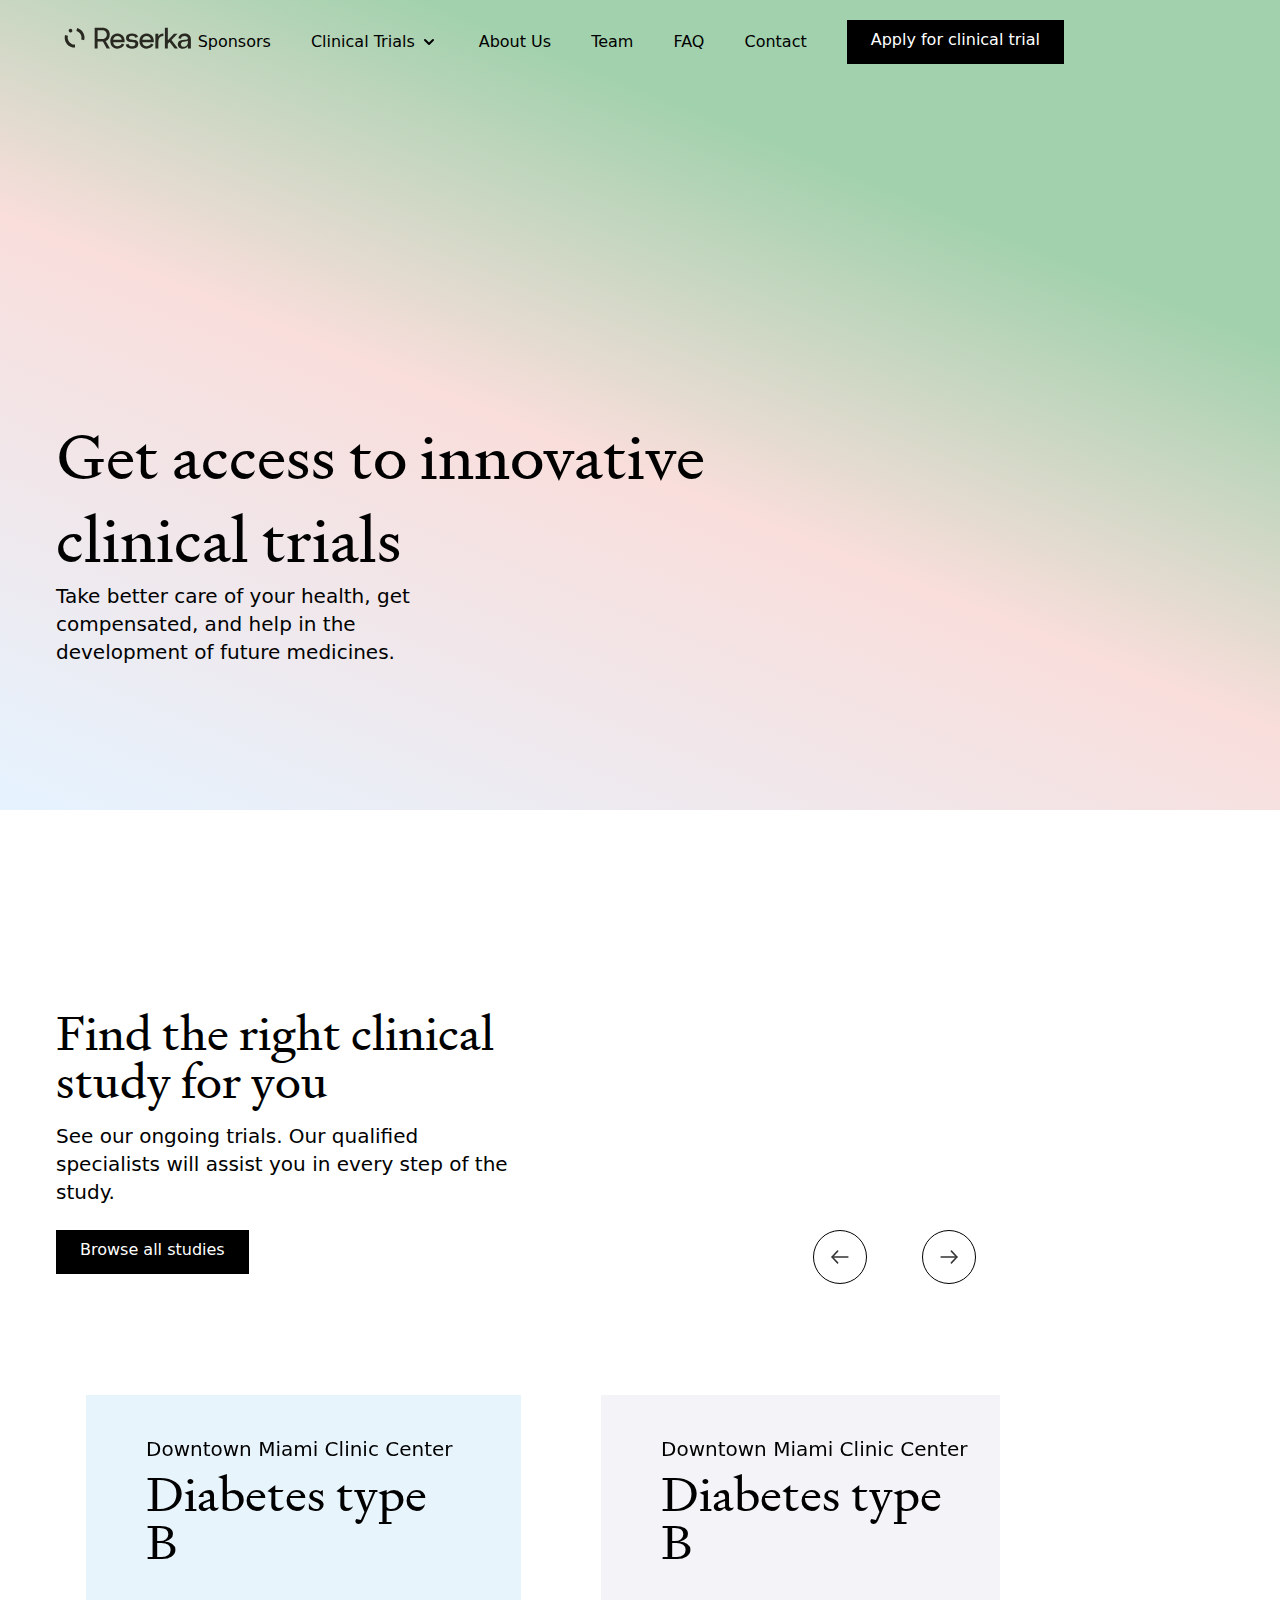
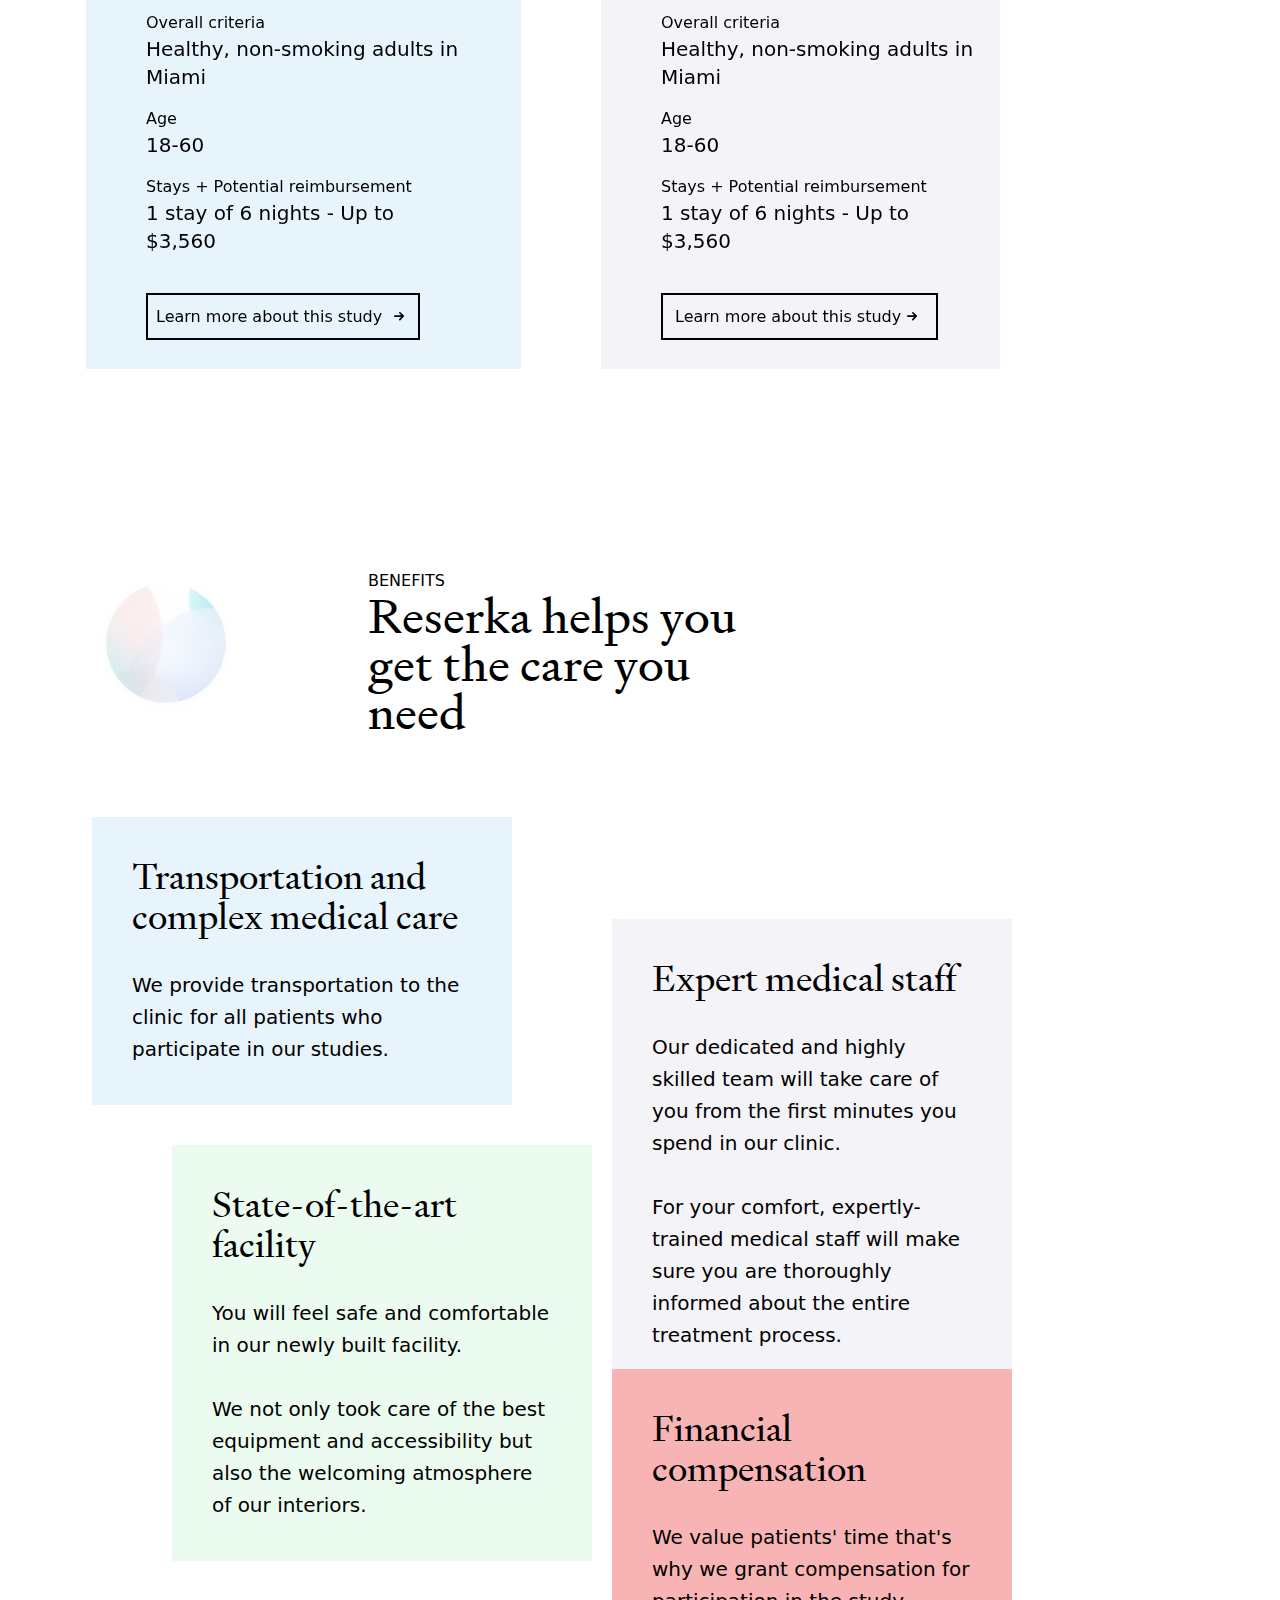
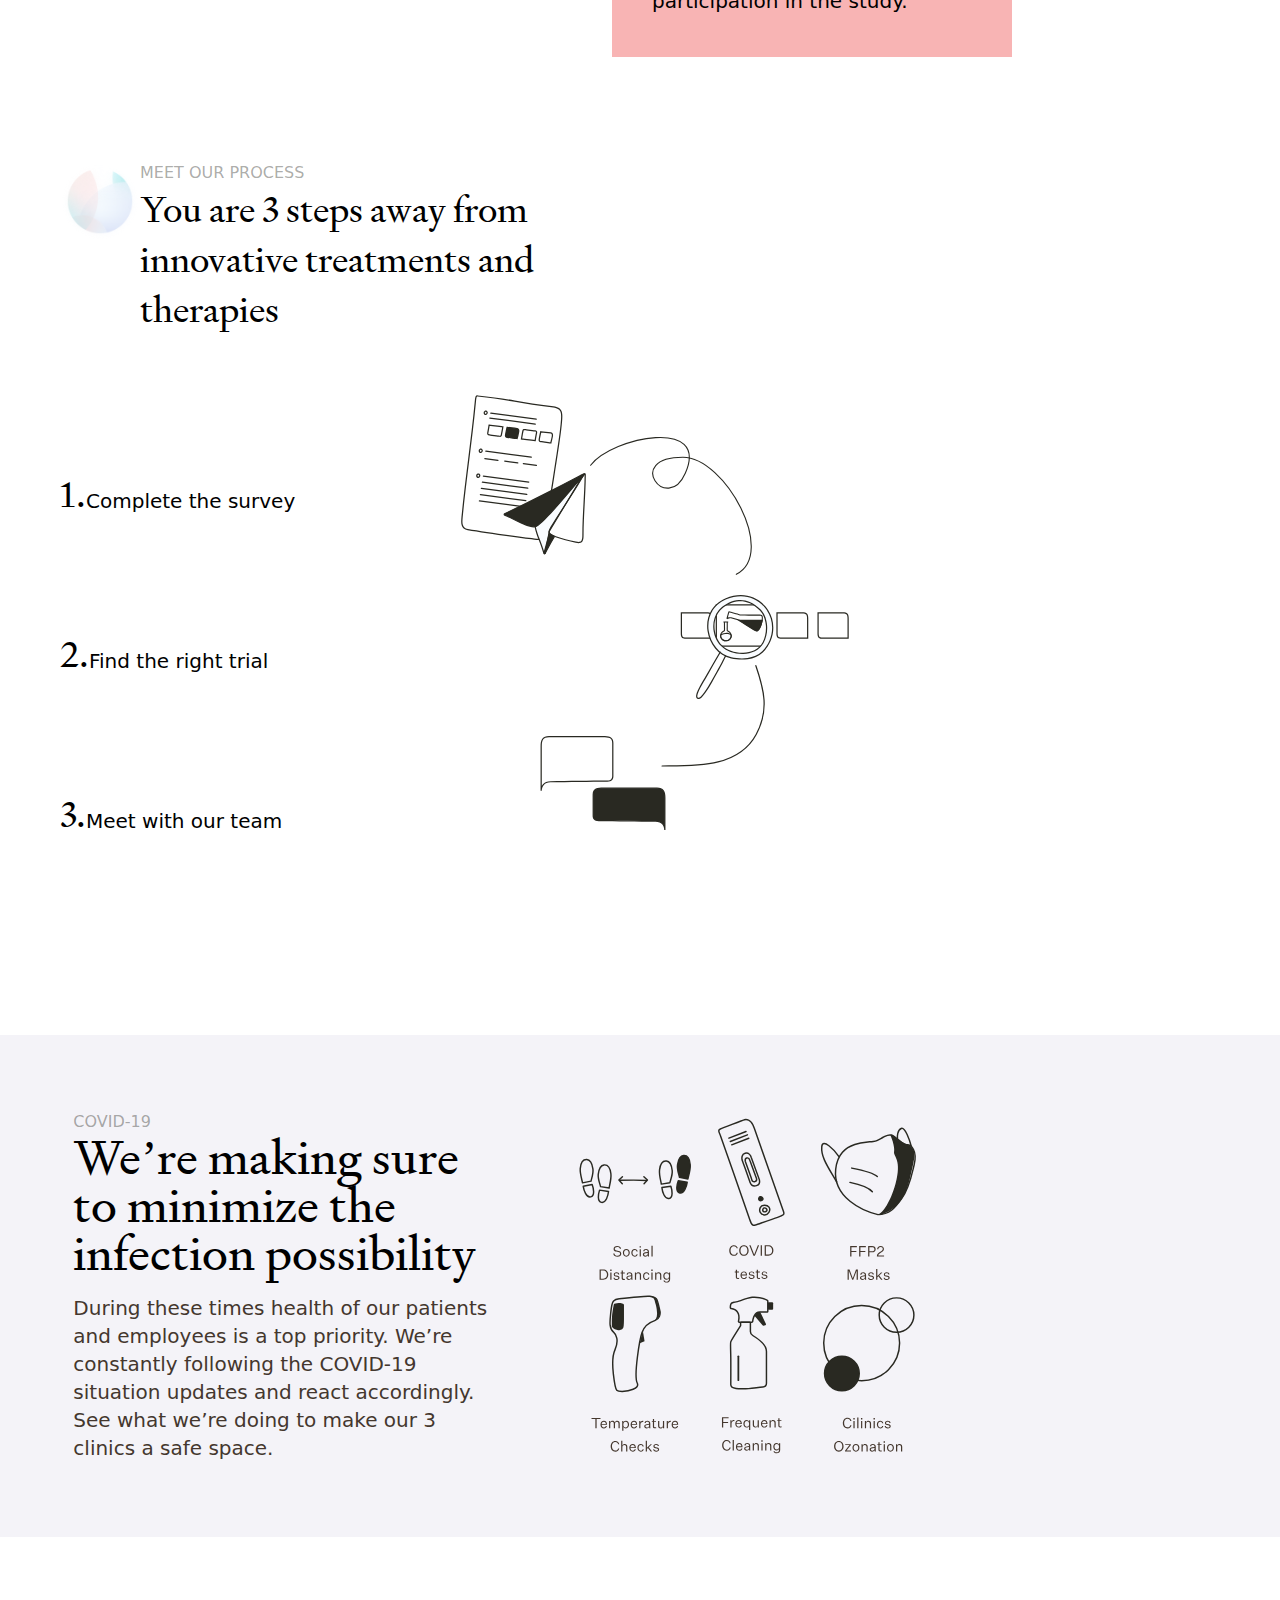
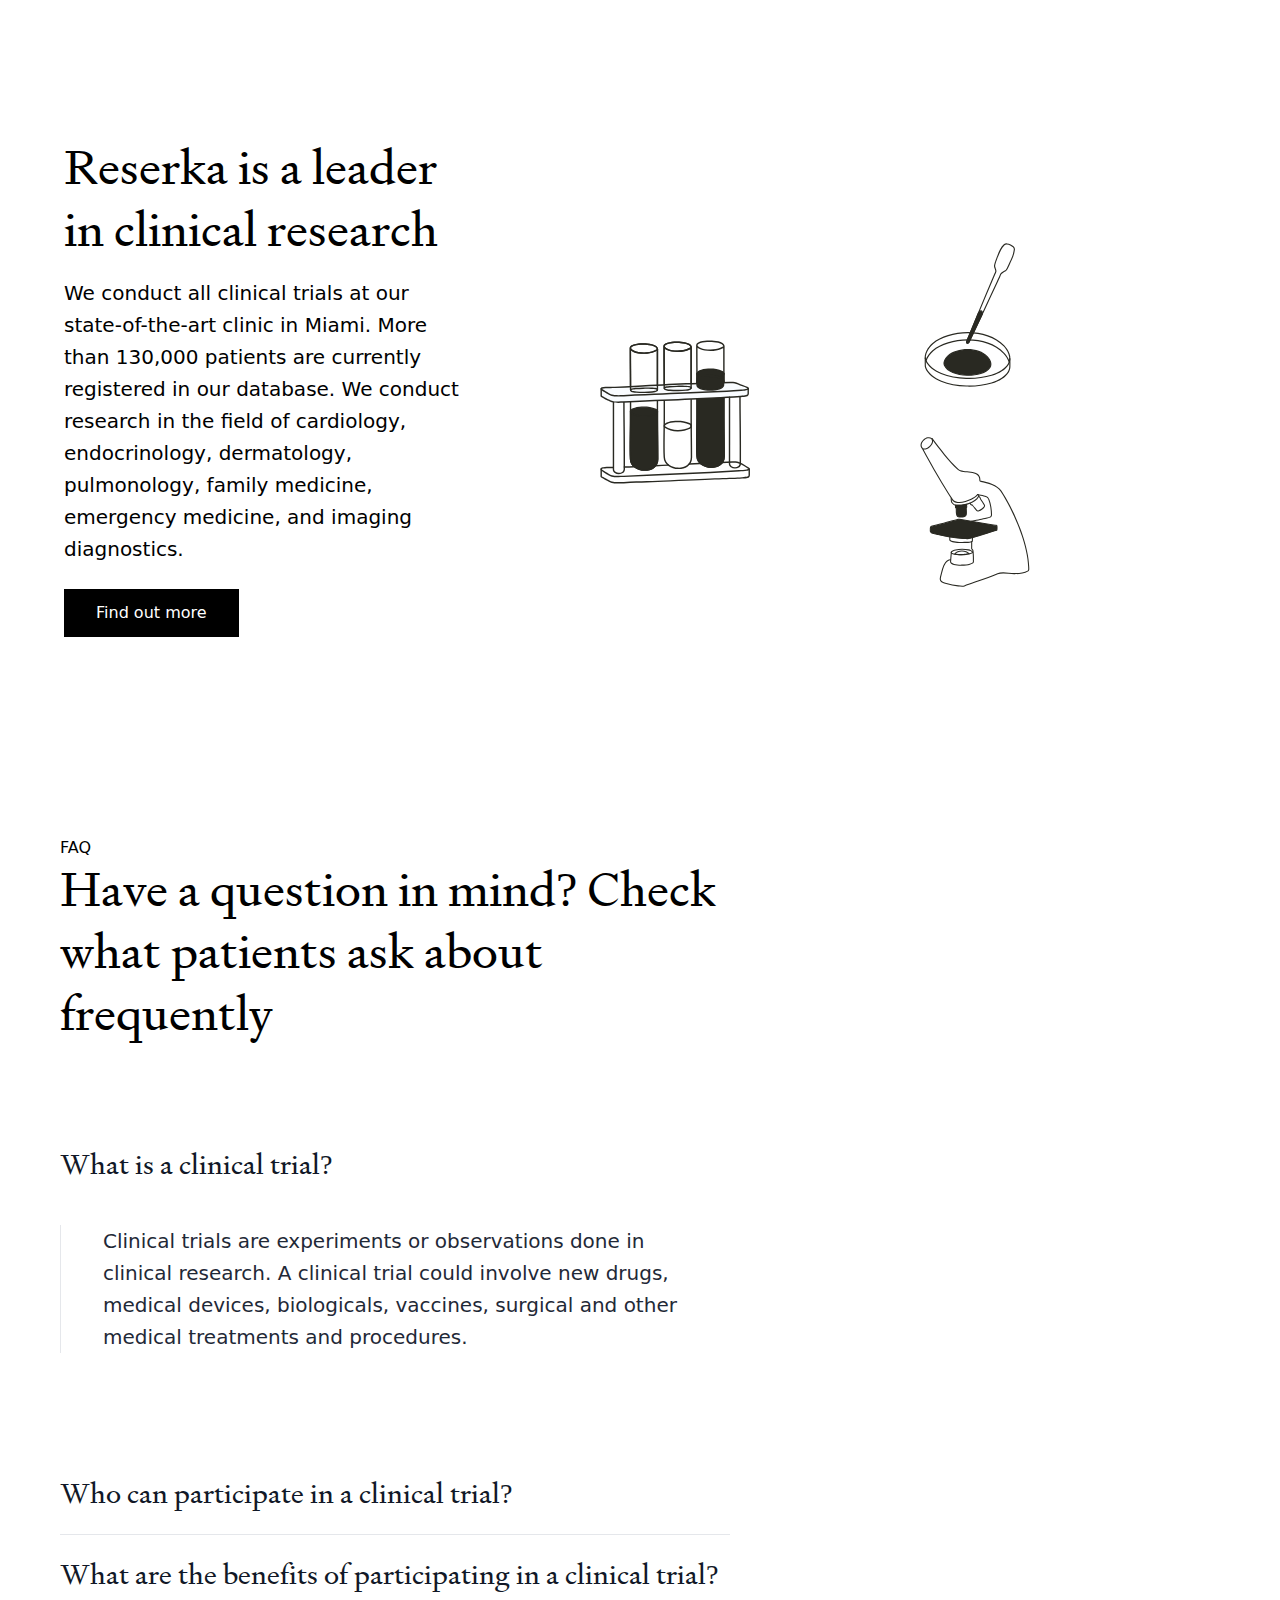
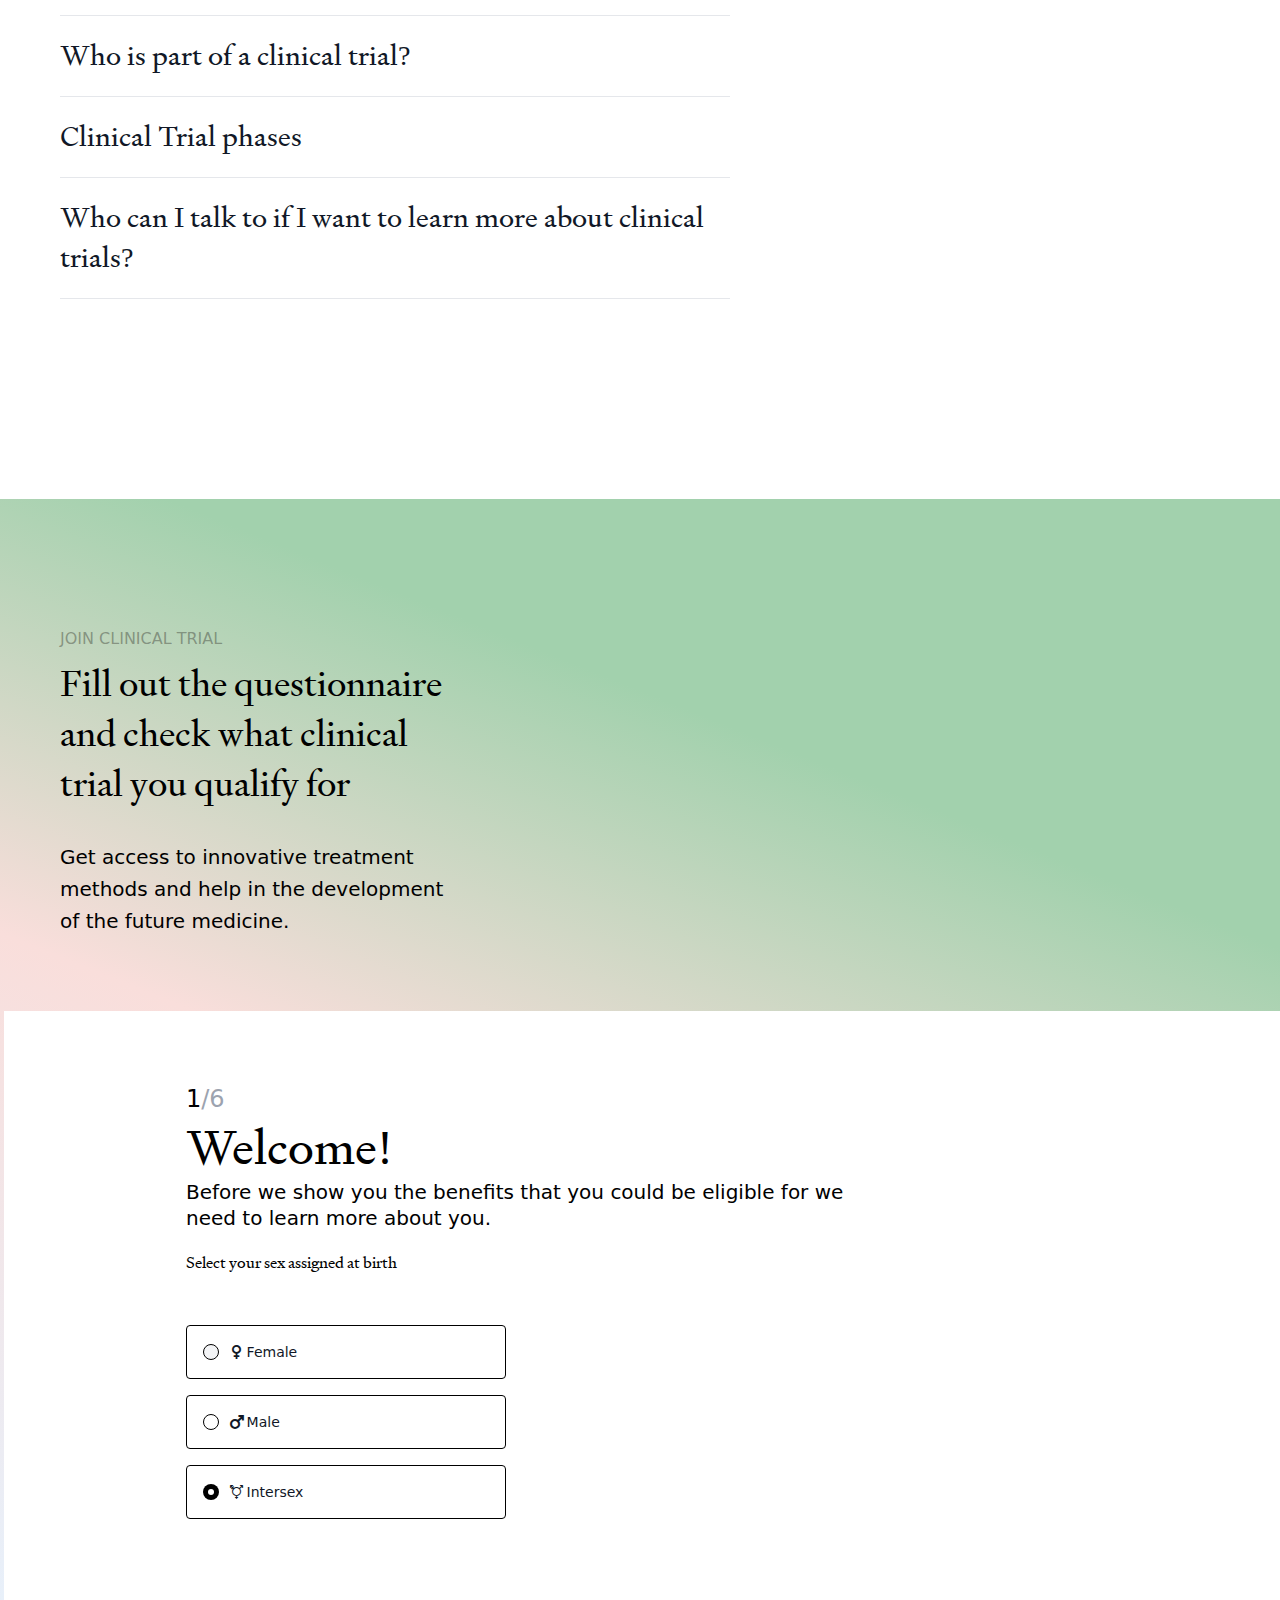
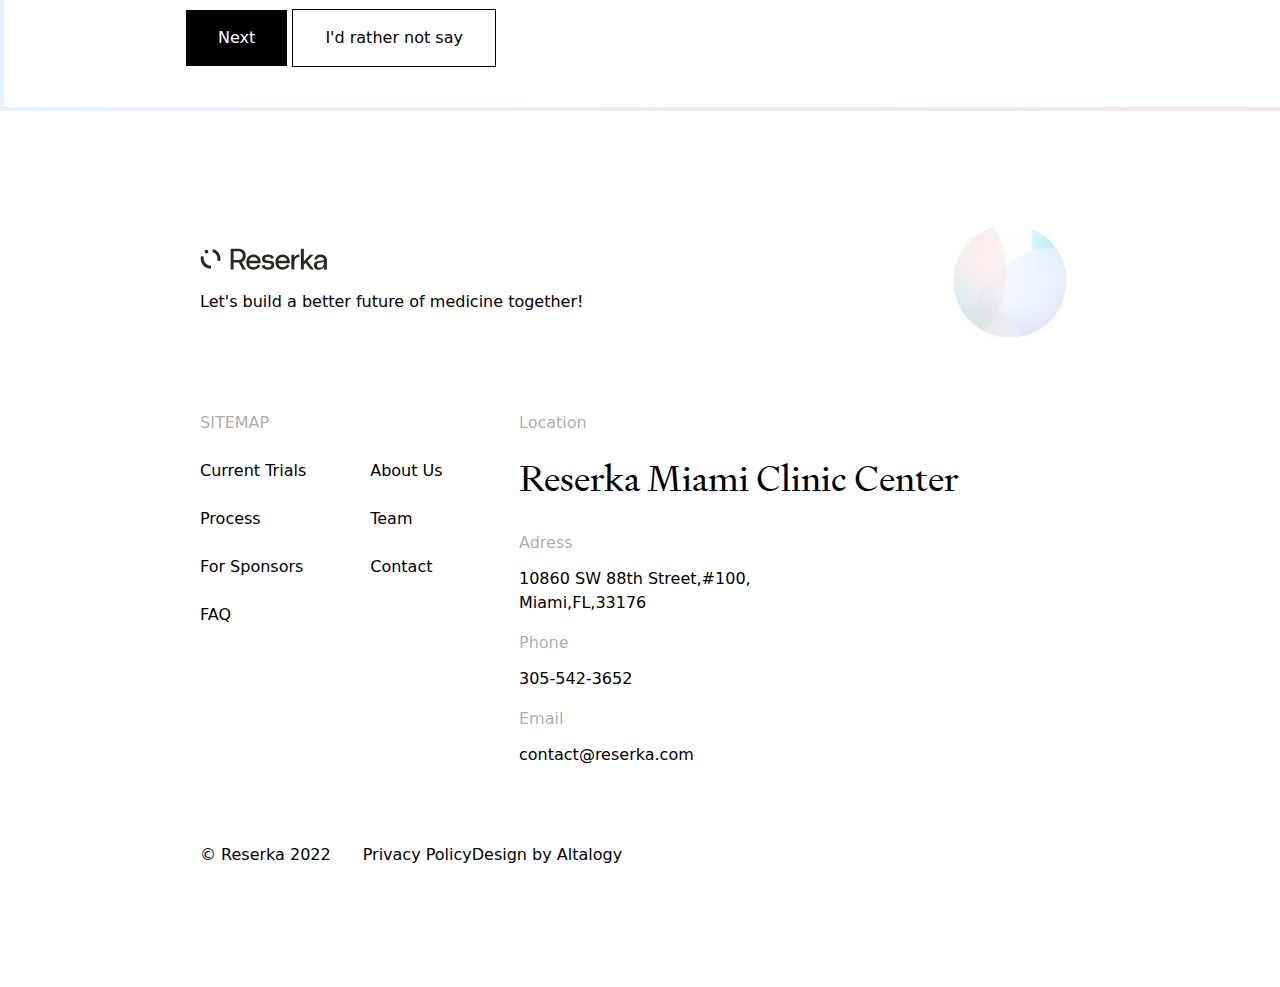
==== commit ab760ca5: "FIX: Some fixes" ====
--- a/index.html
+++ b/index.html
@@ -614,7 +614,7 @@
       <!-- COVID 19  -->
       <section class="mt-[200px] bg-lightpurple">
         <div
-          class="container flex lg:flex-row flex-col xl:py-[150px] py-[75px] my-[150px] w-full md:justify-between justify-items-center xxl:pl-14 xl:pl-24 lg:pl-14 md:pl-10 px-[24px] items-center"
+          class="container flex lg:flex-row flex-col xl:py-[150px] py-[75px] w-full md:justify-evenly justify-items-center xxl:mx-[150px] items-center"
         >
           <div class="xl:w-[640px] lg:w-[430px] md:w-[510px] w-[330px]">
             <p class="uppercase text-lighttext">Covid-19</p>
@@ -1533,8 +1533,8 @@
     <script src="js/flowbite.js"></script>
     <script src="js/air-datepicker.js"></script>
     <script src="js/tiny-slider.js"></script>
-    <script src="js/cta-slider.js"></script>
     <script src="js/script.js"></script>
     <script src="js/slider-index.js"></script>
+    <script src="js/cta_slider.js"></script>
   </body>
 </html>
--- a/css/main.css
+++ b/css/main.css
@@ -1149,6 +1149,10 @@
   bottom: 60px;
 }
 
+.bottom-\[40px\] {
+  bottom: 40px;
+}
+
 .z-50 {
   z-index: 50;
 }
@@ -1495,6 +1499,10 @@
   margin-bottom: 24px;
 }
 
+.mb-\[56px\] {
+  margin-bottom: 56px;
+}
+
 .block {
   display: block;
 }
@@ -1650,6 +1658,34 @@
 
 .h-\[170px\] {
   height: 170px;
+}
+
+.h-\[90vh\] {
+  height: 90vh;
+}
+
+.h-\[10vh\] {
+  height: 10vh;
+}
+
+.h-\[100vh\] {
+  height: 100vh;
+}
+
+.h-\[95vh\] {
+  height: 95vh;
+}
+
+.h-\[60vh\] {
+  height: 60vh;
+}
+
+.h-\[80vh\] {
+  height: 80vh;
+}
+
+.h-\[85vh\] {
+  height: 85vh;
 }
 
 .w-full {
@@ -2479,6 +2515,11 @@
   padding-bottom: 11px;
 }
 
+.py-\[150px\] {
+  padding-top: 150px;
+  padding-bottom: 150px;
+}
+
 .pt-2 {
   padding-top: 0.5rem;
 }
@@ -2545,6 +2586,14 @@
 
 .pt-48 {
   padding-top: 12rem;
+}
+
+.pt-\[250px\] {
+  padding-top: 250px;
+}
+
+.pt-\[\] {
+  padding-top: ;
 }
 
 .text-left {
@@ -5360,6 +5409,11 @@
     left: 460px;
   }
 
+  .xxl\:mx-\[150px\] {
+    margin-left: 150px;
+    margin-right: 150px;
+  }
+
   .xxl\:ml-\[380px\] {
     margin-left: 380px;
   }
@@ -5370,6 +5424,10 @@
 
   .xxl\:ml-40 {
     margin-left: 10rem;
+  }
+
+  .xxl\:ml-\[150px\] {
+    margin-left: 150px;
   }
 
   .xxl\:h-\[200px\] {
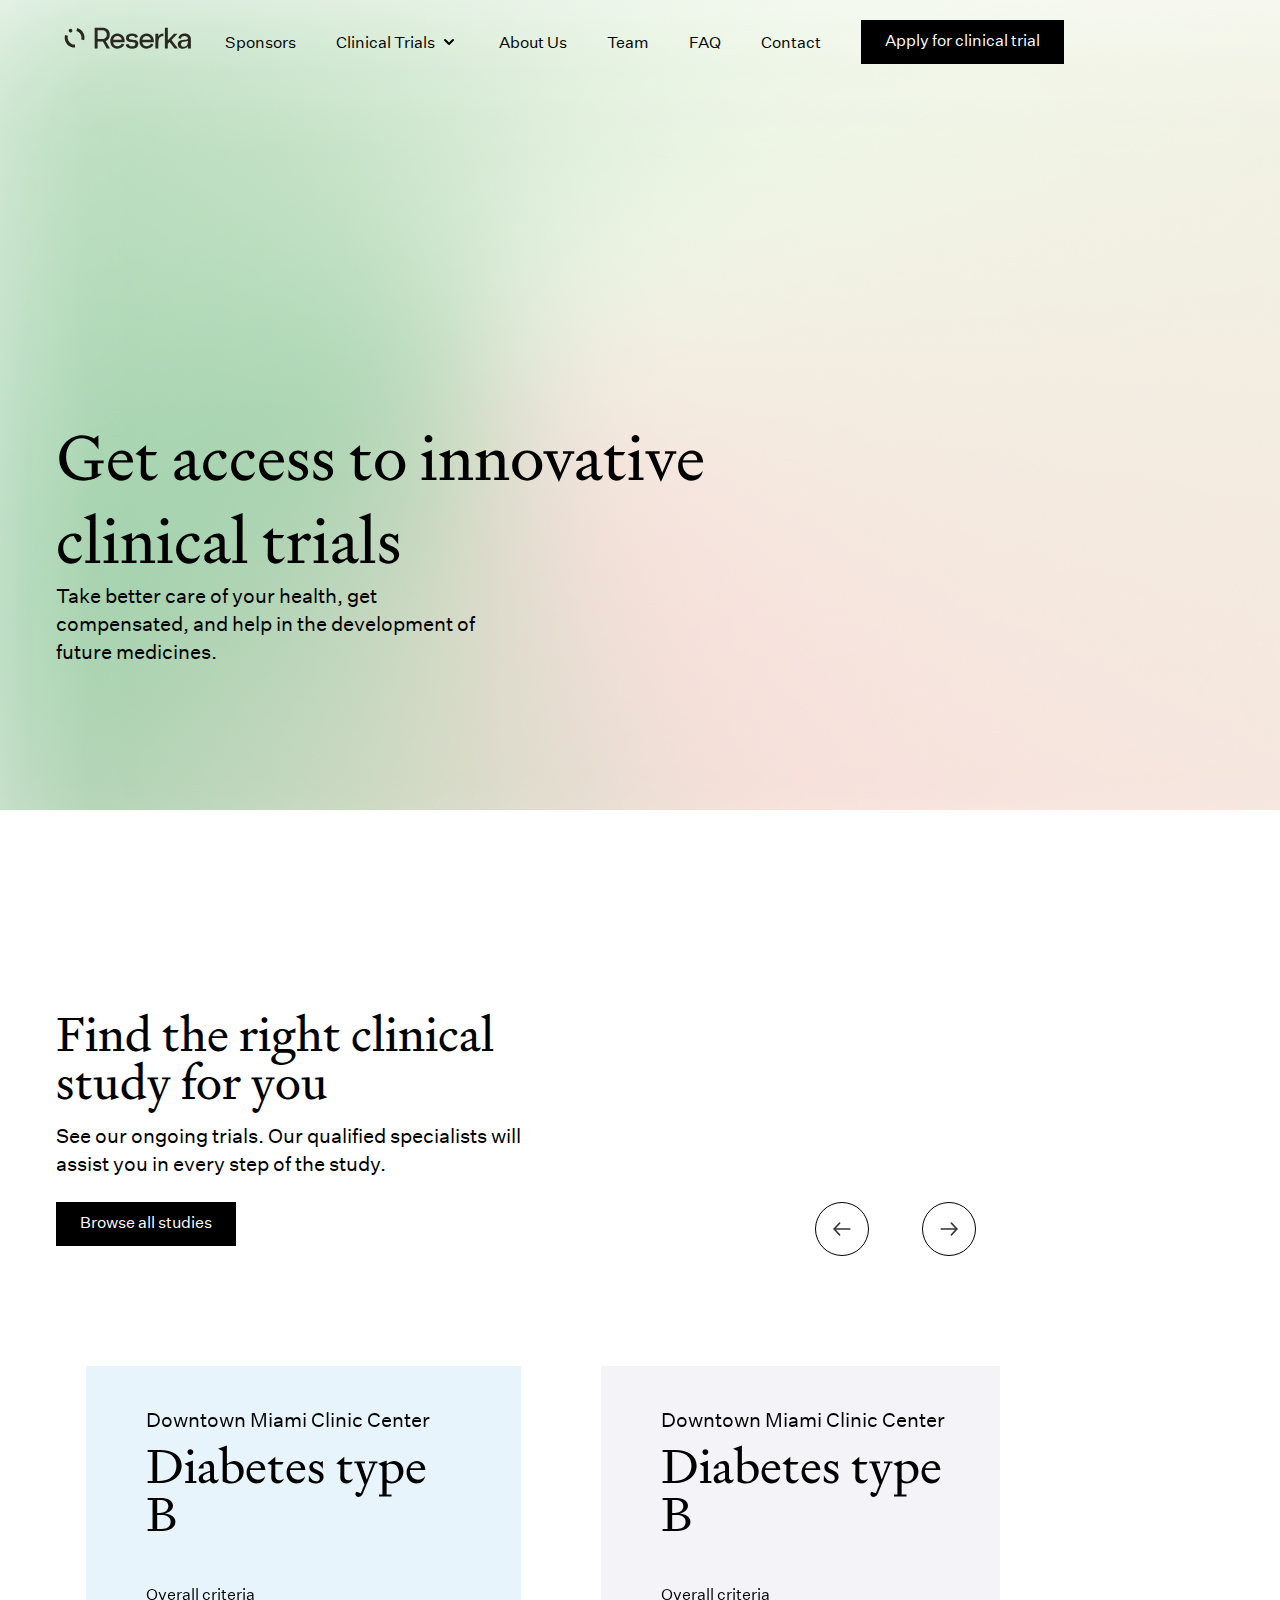
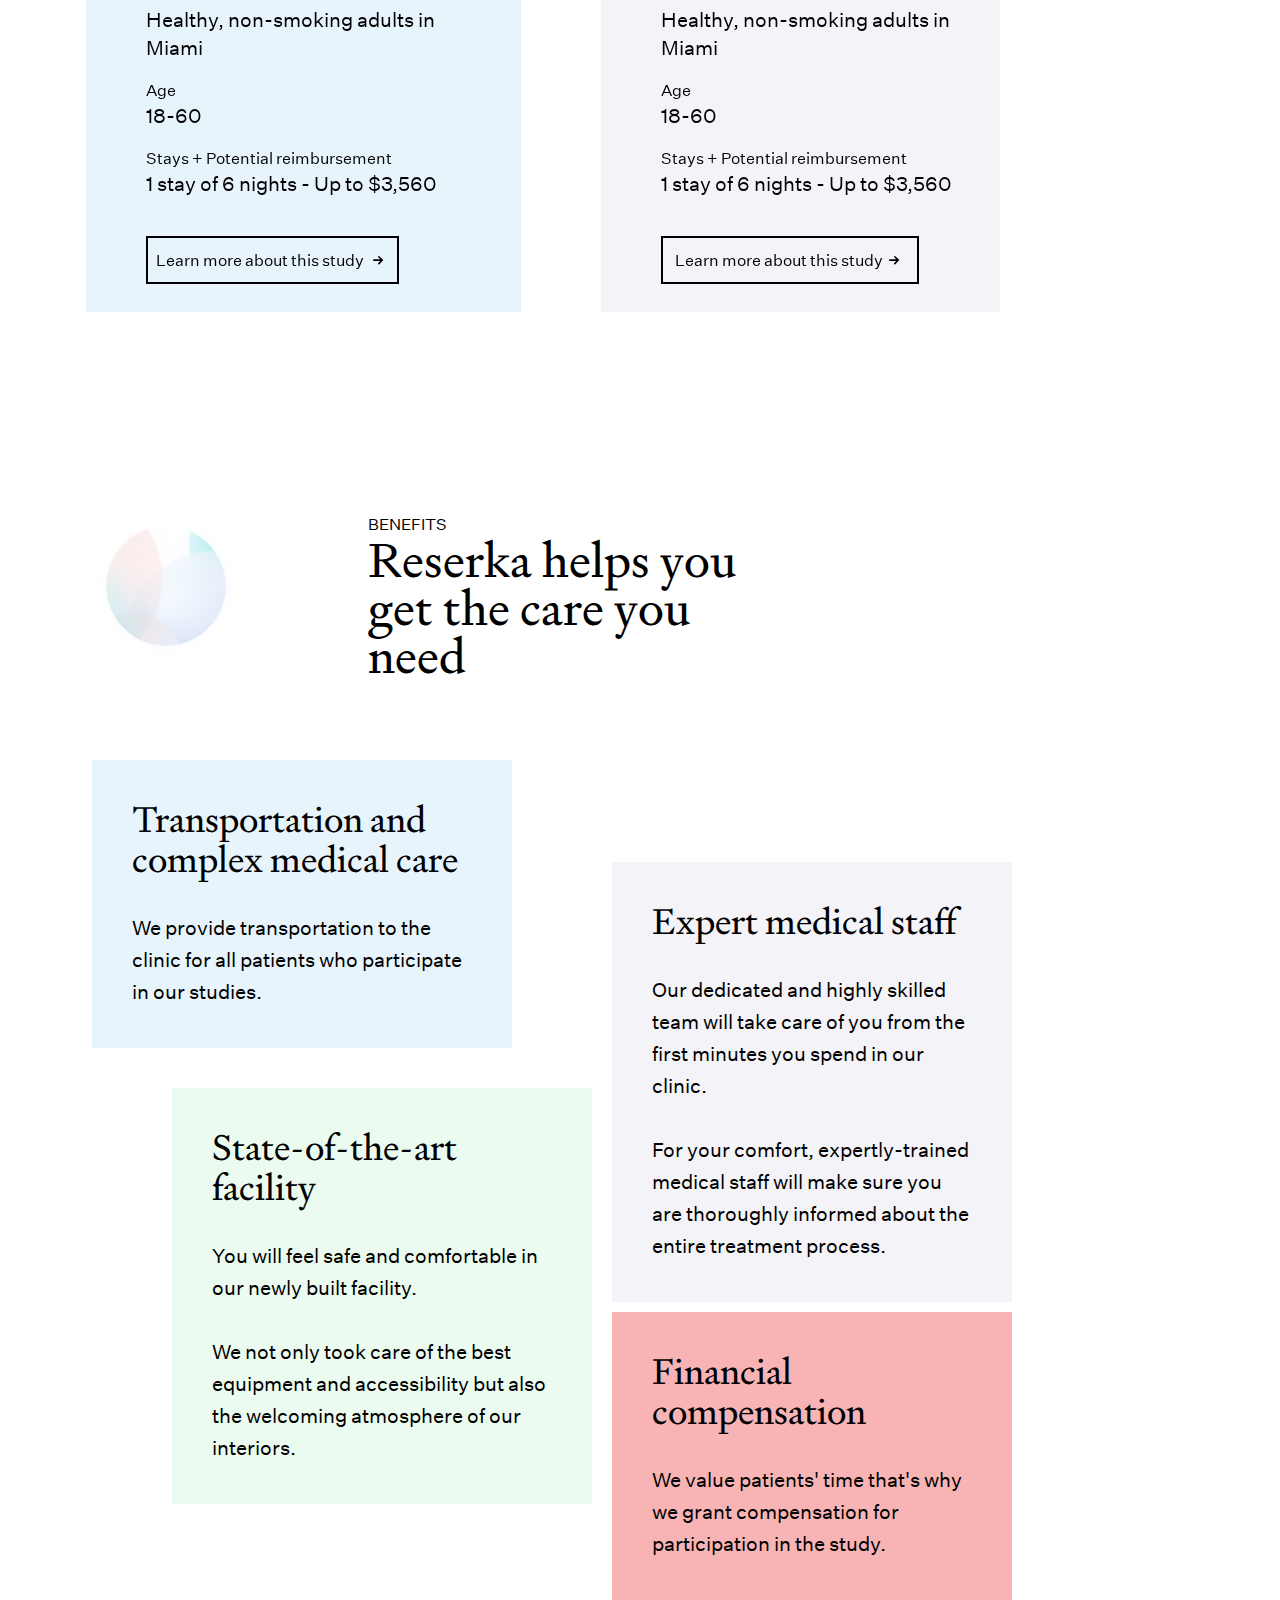
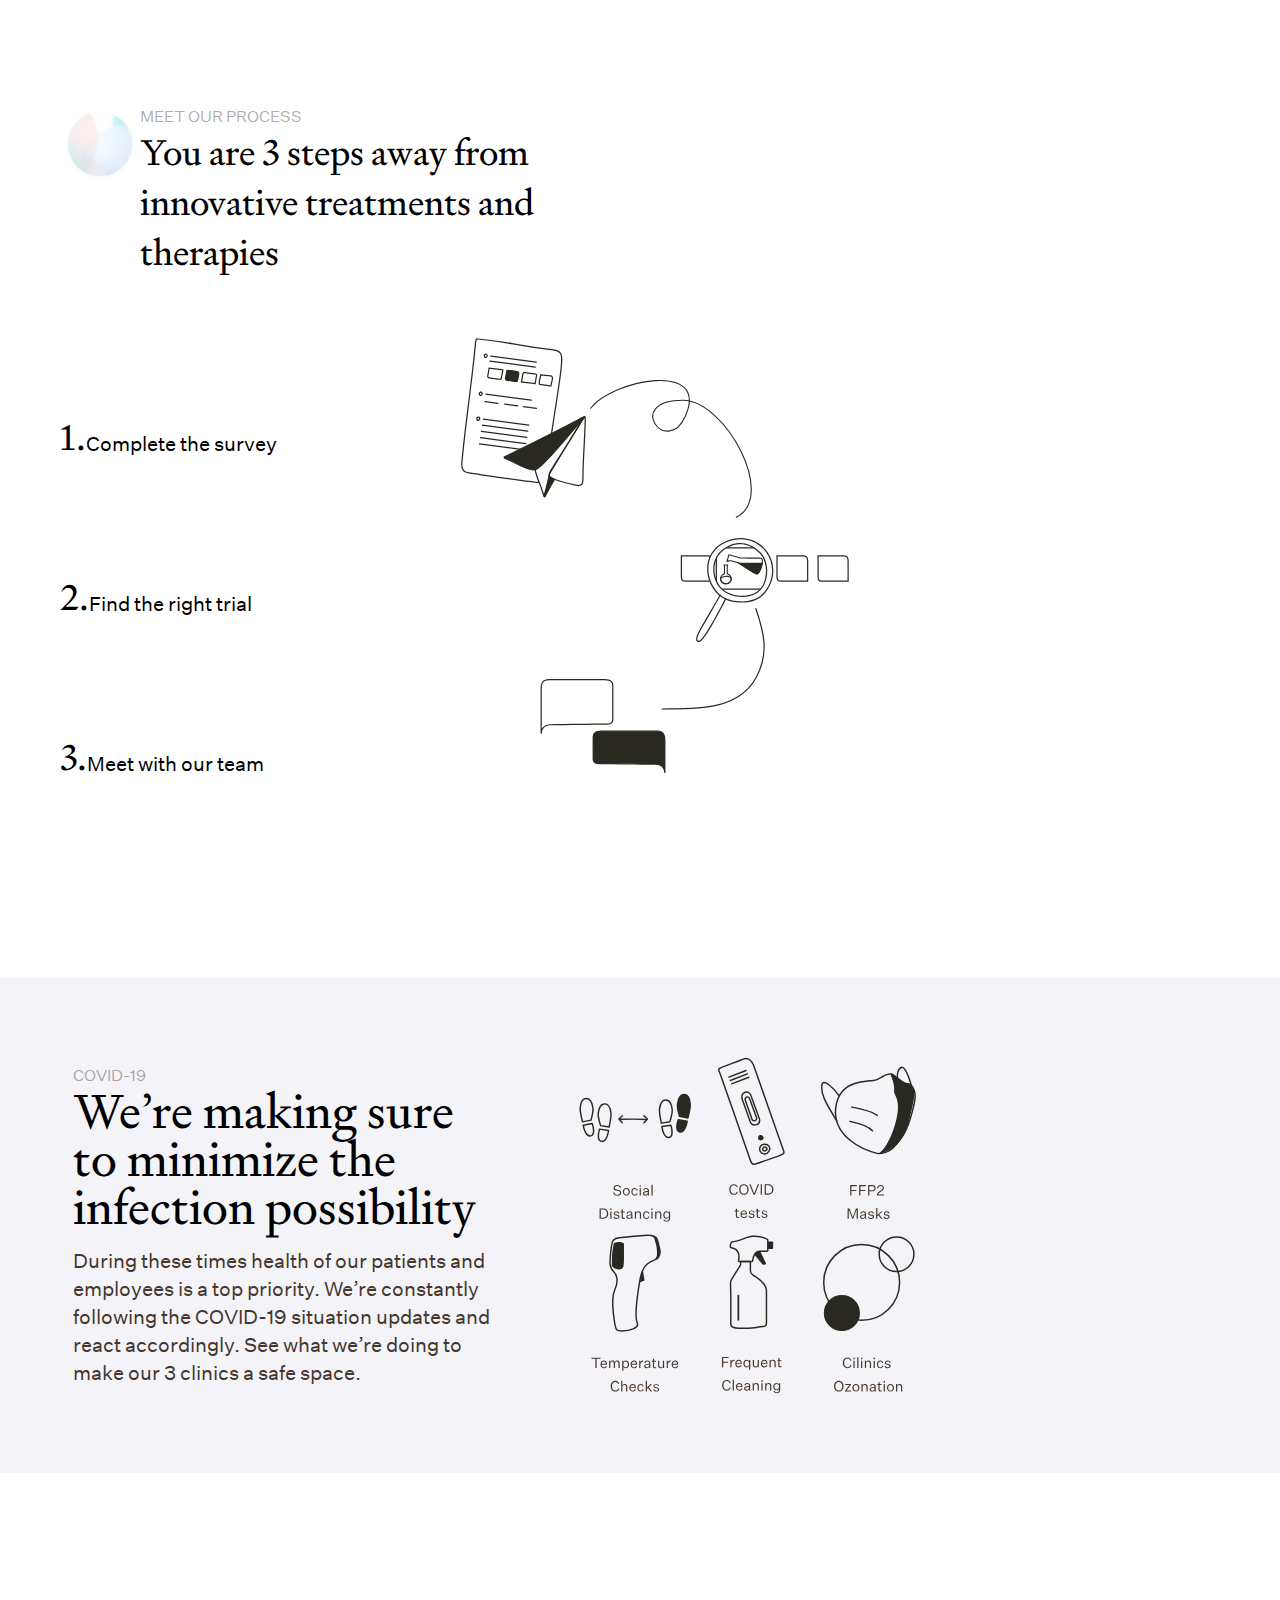
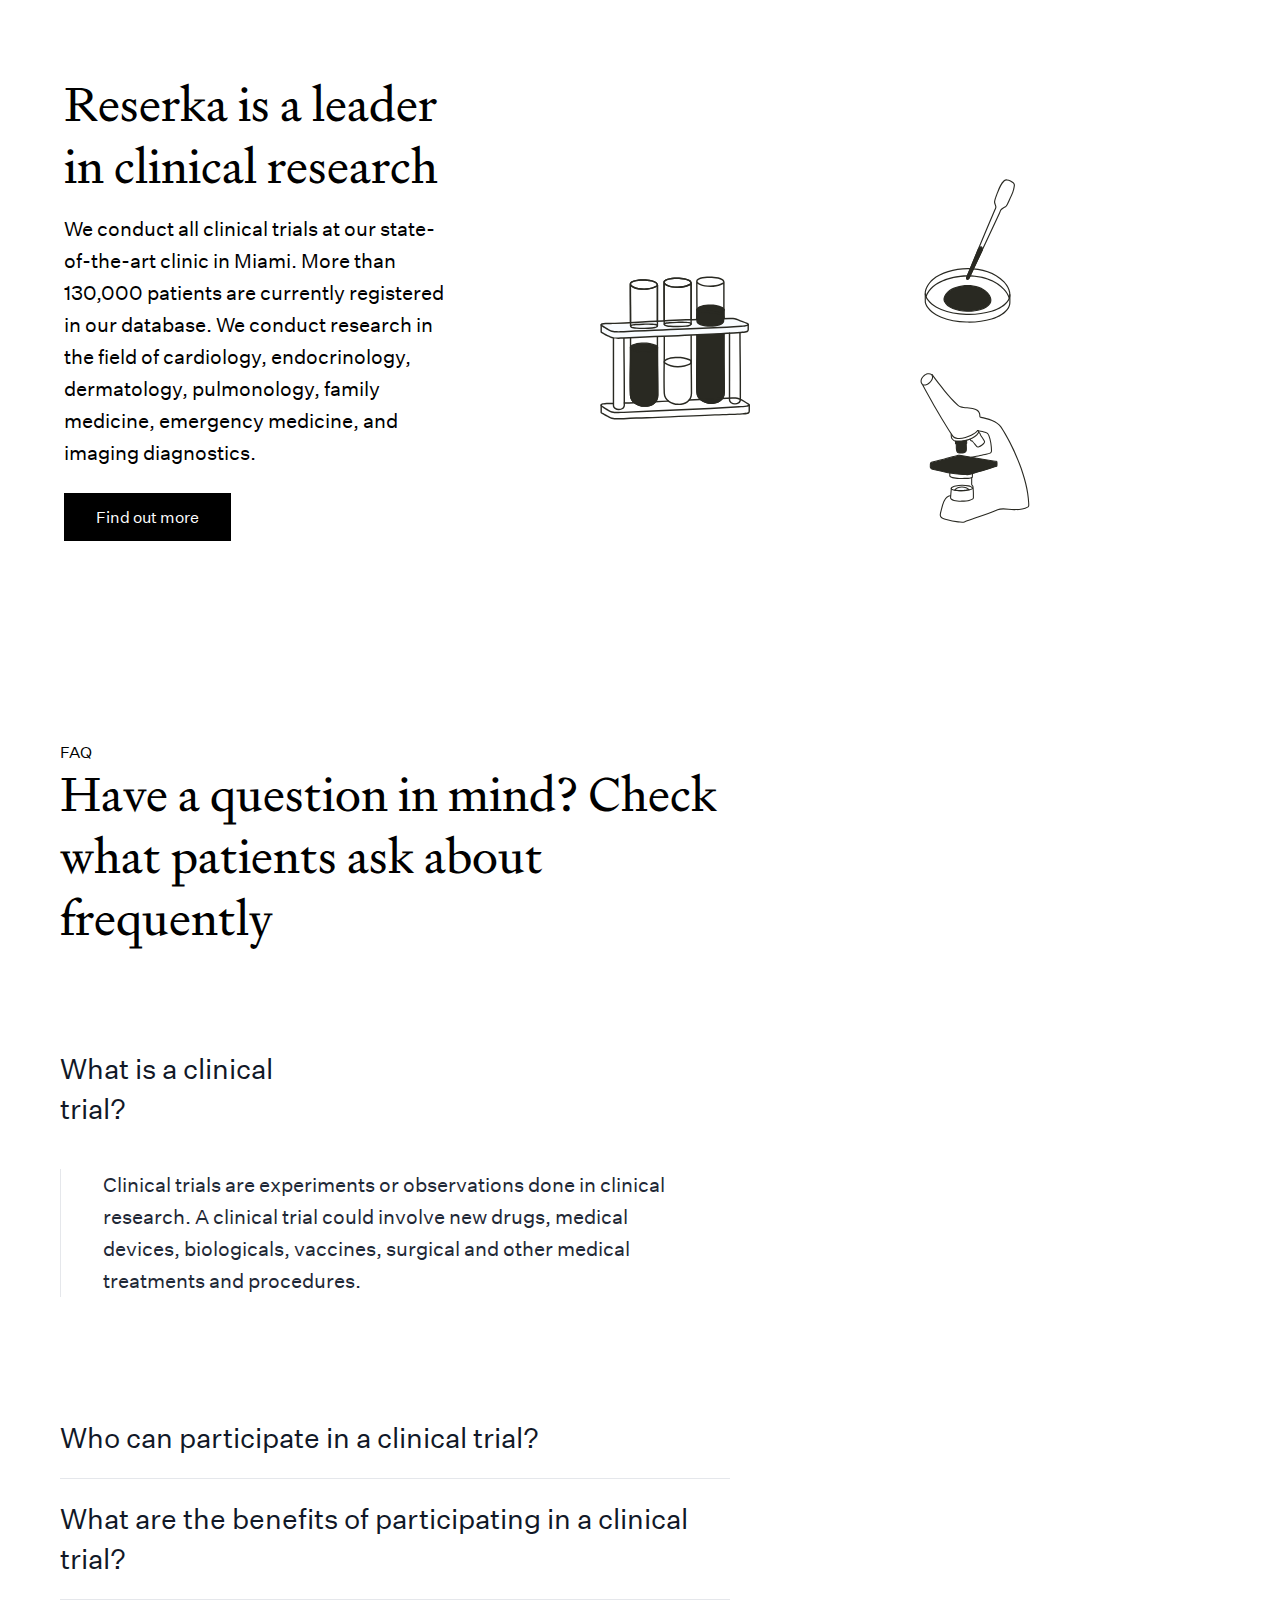
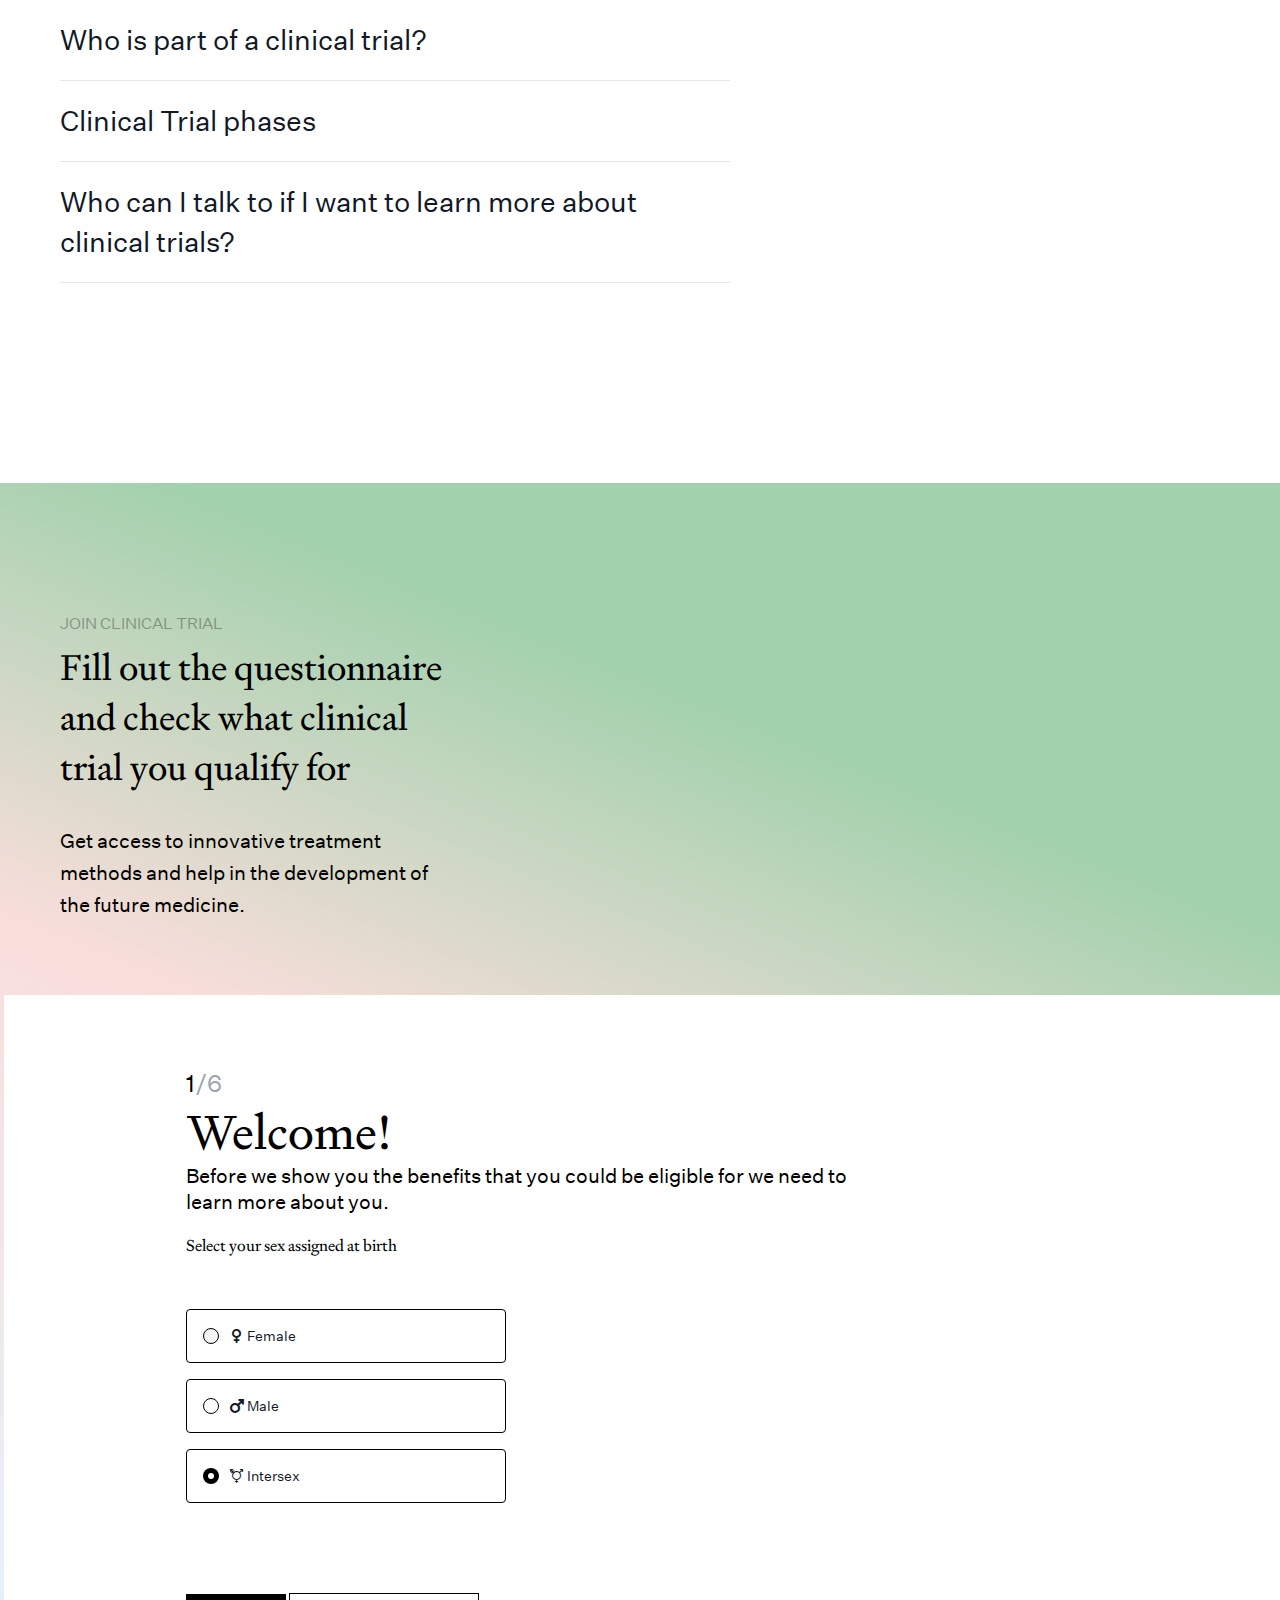
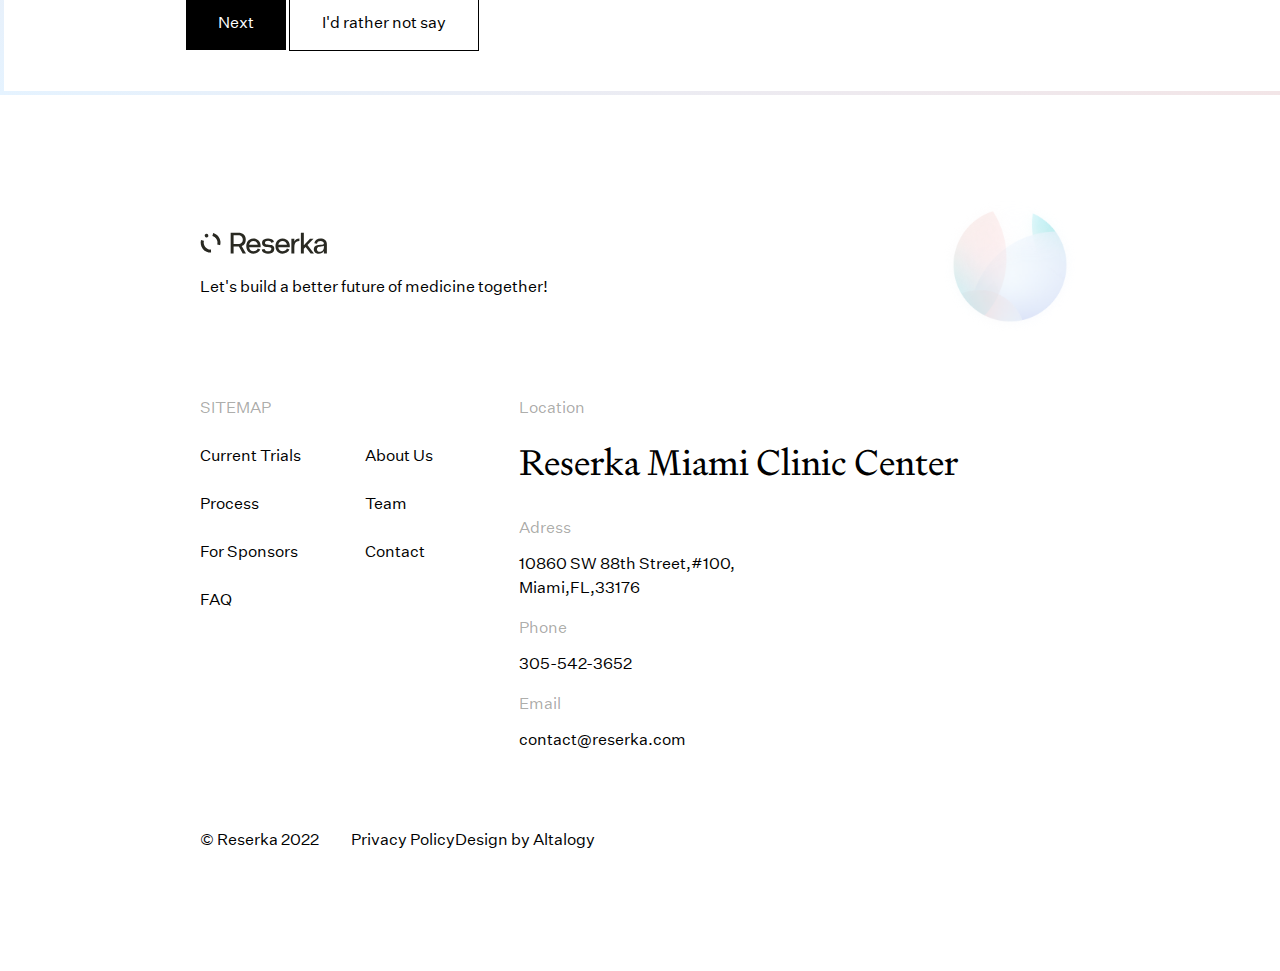
==== commit 0be4b0c0: "FIX: Font" ====
--- a/index.html
+++ b/index.html
@@ -56,7 +56,7 @@
               <!-- Dropdown menu -->
               <div
                 id="dropdownNavbar"
-                class="hidden z-10 w-44 font-normal bg-white rounded divide-y divide-gray-100 shadow dark:bg-gray-700 dark:divide-gray-600"
+                class="hidden z-10 w-44 font-normal bg-[rgba(255,255,255,0.3)] rounded divide-y divide-gray-100 shadow dark:bg-gray-700 dark:divide-gray-600"
               >
                 <ul
                   class="py-1 text-sm text-gray-700 dark:text-gray-400"
@@ -218,12 +218,12 @@
               class="xxl:w-[620px] xl:w-[620px] lg:w-[470px] md:w-[470px] w-[350px]"
             >
               <h2
-                class="xxl:w-[580px] xl:w-[560px] lg:w-[465px] md:w-[465px] w-[320px] xxl:text-[64px] xl:text-[64px] lg:text-5xl md:text-5xl text-4xl md:leading-[130%] leading-[140%] mb-4"
+                class="xxl:w-[620px] xl:w-[580px] lg:w-[465px] md:w-[465px] w-[320px] xxl:text-[64px] xl:text-[64px] lg:text-5xl md:text-5xl text-4xl md:leading-[130%] leading-[140%] mb-4"
               >
                 Find the right clinical study for you
               </h2>
               <p
-                class="xxl:text-xl xl:text-xl lg:text-xl md:text-xl text-base leading-[160%] mb-6"
+                class="xxl:text-xl xl:text-xl lg:text-xl md:text-xl text-base leading-[32px] mb-6"
               >
                 See our ongoing trials. Our qualified specialists will assist
                 you in every step of the study.
--- a/css/main.css
+++ b/css/main.css
@@ -16,13 +16,13 @@
   /* 2 */
   border-style: solid;
   /* 2 */
-  border-color: #E5E7EB;
+  border-color: #e5e7eb;
   /* 2 */
 }
 
 ::before,
 ::after {
-  --tw-content: '';
+  --tw-content: "";
 }
 
 /*
@@ -40,9 +40,11 @@
   -moz-tab-size: 4;
   /* 3 */
   -o-tab-size: 4;
-     tab-size: 4;
+  tab-size: 4;
   /* 3 */
-  font-family: ui-sans-serif, system-ui, -apple-system, BlinkMacSystemFont, "Segoe UI", Roboto, "Helvetica Neue", Arial, "Noto Sans", sans-serif, "Apple Color Emoji", "Segoe UI Emoji", "Segoe UI Symbol", "Noto Color Emoji";
+  font-family: ui-sans-serif, system-ui, -apple-system, BlinkMacSystemFont,
+    "Segoe UI", Roboto, "Helvetica Neue", Arial, "Noto Sans", sans-serif,
+    "Apple Color Emoji", "Segoe UI Emoji", "Segoe UI Symbol", "Noto Color Emoji";
   /* 4 */
 }
 
@@ -79,7 +81,7 @@
 
 abbr:where([title]) {
   -webkit-text-decoration: underline dotted;
-          text-decoration: underline dotted;
+  text-decoration: underline dotted;
 }
 
 /*
@@ -123,7 +125,8 @@
 kbd,
 samp,
 pre {
-  font-family: ui-monospace, SFMono-Regular, Menlo, Monaco, Consolas, "Liberation Mono", "Courier New", monospace;
+  font-family: ui-monospace, SFMono-Regular, Menlo, Monaco, Consolas,
+    "Liberation Mono", "Courier New", monospace;
   /* 1 */
   font-size: 1em;
   /* 2 */
@@ -214,9 +217,9 @@
 */
 
 button,
-[type='button'],
-[type='reset'],
-[type='submit'] {
+[type="button"],
+[type="reset"],
+[type="submit"] {
   -webkit-appearance: button;
   /* 1 */
   background-color: transparent;
@@ -263,7 +266,7 @@
 2. Correct the outline style in Safari.
 */
 
-[type='search'] {
+[type="search"] {
   -webkit-appearance: textfield;
   /* 1 */
   outline-offset: -2px;
@@ -348,10 +351,11 @@
 2. Set the default placeholder color to the user's configured gray 400 color.
 */
 
-input::-moz-placeholder, textarea::-moz-placeholder {
+input::-moz-placeholder,
+textarea::-moz-placeholder {
   opacity: 1;
   /* 1 */
-  color: #9CA3AF;
+  color: #9ca3af;
   /* 2 */
 }
 
@@ -359,7 +363,7 @@
 textarea::placeholder {
   opacity: 1;
   /* 1 */
-  color: #9CA3AF;
+  color: #9ca3af;
   /* 2 */
 }
 
@@ -410,12 +414,26 @@
   height: auto;
 }
 
-[type='text'],[type='email'],[type='url'],[type='password'],[type='number'],[type='date'],[type='datetime-local'],[type='month'],[type='search'],[type='tel'],[type='time'],[type='week'],[multiple],textarea,select {
+[type="text"],
+[type="email"],
+[type="url"],
+[type="password"],
+[type="number"],
+[type="date"],
+[type="datetime-local"],
+[type="month"],
+[type="search"],
+[type="tel"],
+[type="time"],
+[type="week"],
+[multiple],
+textarea,
+select {
   -webkit-appearance: none;
-     -moz-appearance: none;
-          appearance: none;
+  -moz-appearance: none;
+  appearance: none;
   background-color: #fff;
-  border-color: #6B7280;
+  border-color: #6b7280;
   border-width: 1px;
   border-radius: 0px;
   padding-top: 0.5rem;
@@ -427,26 +445,45 @@
   --tw-shadow: 0 0 #0000;
 }
 
-[type='text']:focus, [type='email']:focus, [type='url']:focus, [type='password']:focus, [type='number']:focus, [type='date']:focus, [type='datetime-local']:focus, [type='month']:focus, [type='search']:focus, [type='tel']:focus, [type='time']:focus, [type='week']:focus, [multiple]:focus, textarea:focus, select:focus {
+[type="text"]:focus,
+[type="email"]:focus,
+[type="url"]:focus,
+[type="password"]:focus,
+[type="number"]:focus,
+[type="date"]:focus,
+[type="datetime-local"]:focus,
+[type="month"]:focus,
+[type="search"]:focus,
+[type="tel"]:focus,
+[type="time"]:focus,
+[type="week"]:focus,
+[multiple]:focus,
+textarea:focus,
+select:focus {
   outline: 2px solid transparent;
   outline-offset: 2px;
-  --tw-ring-inset: var(--tw-empty,/*!*/ /*!*/);
+  --tw-ring-inset: var(--tw-empty, /*!*/ /*!*/);
   --tw-ring-offset-width: 0px;
   --tw-ring-offset-color: #fff;
-  --tw-ring-color: #1C64F2;
-  --tw-ring-offset-shadow: var(--tw-ring-inset) 0 0 0 var(--tw-ring-offset-width) var(--tw-ring-offset-color);
-  --tw-ring-shadow: var(--tw-ring-inset) 0 0 0 calc(1px + var(--tw-ring-offset-width)) var(--tw-ring-color);
-  box-shadow: var(--tw-ring-offset-shadow), var(--tw-ring-shadow), var(--tw-shadow);
-  border-color: #1C64F2;
-}
-
-input::-moz-placeholder, textarea::-moz-placeholder {
-  color: #6B7280;
+  --tw-ring-color: #1c64f2;
+  --tw-ring-offset-shadow: var(--tw-ring-inset) 0 0 0
+    var(--tw-ring-offset-width) var(--tw-ring-offset-color);
+  --tw-ring-shadow: var(--tw-ring-inset) 0 0 0
+    calc(1px + var(--tw-ring-offset-width)) var(--tw-ring-color);
+  box-shadow: var(--tw-ring-offset-shadow), var(--tw-ring-shadow),
+    var(--tw-shadow);
+  border-color: #1c64f2;
+}
+
+input::-moz-placeholder,
+textarea::-moz-placeholder {
+  color: #6b7280;
   opacity: 1;
 }
 
-input::placeholder,textarea::placeholder {
-  color: #6B7280;
+input::placeholder,
+textarea::placeholder {
+  color: #6b7280;
   opacity: 1;
 }
 
@@ -465,7 +502,7 @@
   background-size: 1.5em 1.5em;
   padding-right: 2.5rem;
   -webkit-print-color-adjust: exact;
-          print-color-adjust: exact;
+  print-color-adjust: exact;
 }
 
 [multiple] {
@@ -475,53 +512,61 @@
   background-size: initial;
   padding-right: 0.75rem;
   -webkit-print-color-adjust: unset;
-          print-color-adjust: unset;
-}
-
-[type='checkbox'],[type='radio'] {
+  print-color-adjust: unset;
+}
+
+[type="checkbox"],
+[type="radio"] {
   -webkit-appearance: none;
-     -moz-appearance: none;
-          appearance: none;
+  -moz-appearance: none;
+  appearance: none;
   padding: 0;
   -webkit-print-color-adjust: exact;
-          print-color-adjust: exact;
+  print-color-adjust: exact;
   display: inline-block;
   vertical-align: middle;
   background-origin: border-box;
   -webkit-user-select: none;
-     -moz-user-select: none;
-          user-select: none;
+  -moz-user-select: none;
+  user-select: none;
   flex-shrink: 0;
   height: 1rem;
   width: 1rem;
-  color: #1C64F2;
+  color: #1c64f2;
   background-color: #fff;
-  border-color: #6B7280;
+  border-color: #6b7280;
   border-width: 1px;
   --tw-shadow: 0 0 #0000;
 }
 
-[type='checkbox'] {
+[type="checkbox"] {
   border-radius: 0px;
 }
 
-[type='radio'] {
+[type="radio"] {
   border-radius: 100%;
 }
 
-[type='checkbox']:focus,[type='radio']:focus {
+[type="checkbox"]:focus,
+[type="radio"]:focus {
   outline: 2px solid transparent;
   outline-offset: 2px;
-  --tw-ring-inset: var(--tw-empty,/*!*/ /*!*/);
+  --tw-ring-inset: var(--tw-empty, /*!*/ /*!*/);
   --tw-ring-offset-width: 2px;
   --tw-ring-offset-color: #fff;
-  --tw-ring-color: #1C64F2;
-  --tw-ring-offset-shadow: var(--tw-ring-inset) 0 0 0 var(--tw-ring-offset-width) var(--tw-ring-offset-color);
-  --tw-ring-shadow: var(--tw-ring-inset) 0 0 0 calc(2px + var(--tw-ring-offset-width)) var(--tw-ring-color);
-  box-shadow: var(--tw-ring-offset-shadow), var(--tw-ring-shadow), var(--tw-shadow);
-}
-
-[type='checkbox']:checked,[type='radio']:checked,.dark [type='checkbox']:checked,.dark [type='radio']:checked {
+  --tw-ring-color: #1c64f2;
+  --tw-ring-offset-shadow: var(--tw-ring-inset) 0 0 0
+    var(--tw-ring-offset-width) var(--tw-ring-offset-color);
+  --tw-ring-shadow: var(--tw-ring-inset) 0 0 0
+    calc(2px + var(--tw-ring-offset-width)) var(--tw-ring-color);
+  box-shadow: var(--tw-ring-offset-shadow), var(--tw-ring-shadow),
+    var(--tw-shadow);
+}
+
+[type="checkbox"]:checked,
+[type="radio"]:checked,
+.dark [type="checkbox"]:checked,
+.dark [type="radio"]:checked {
   border-color: transparent;
   background-color: currentColor;
   background-size: 100% 100%;
@@ -529,15 +574,15 @@
   background-repeat: no-repeat;
 }
 
-[type='checkbox']:checked {
+[type="checkbox"]:checked {
   background-image: url("data:image/svg+xml,%3csvg viewBox='0 0 16 16' fill='white' xmlns='http://www.w3.org/2000/svg'%3e%3cpath d='M12.207 4.793a1 1 0 010 1.414l-5 5a1 1 0 01-1.414 0l-2-2a1 1 0 011.414-1.414L6.5 9.086l4.293-4.293a1 1 0 011.414 0z'/%3e%3c/svg%3e");
 }
 
-[type='radio']:checked {
+[type="radio"]:checked {
   background-image: url("data:image/svg+xml,%3csvg viewBox='0 0 16 16' fill='white' xmlns='http://www.w3.org/2000/svg'%3e%3ccircle cx='8' cy='8' r='3'/%3e%3c/svg%3e");
 }
 
-[type='checkbox']:indeterminate {
+[type="checkbox"]:indeterminate {
   background-image: url("data:image/svg+xml,%3csvg xmlns='http://www.w3.org/2000/svg' fill='none' viewBox='0 0 16 16'%3e%3cpath stroke='white' stroke-linecap='round' stroke-linejoin='round' stroke-width='2' d='M4 8h8'/%3e%3c/svg%3e");
   border-color: transparent;
   background-color: currentColor;
@@ -546,12 +591,13 @@
   background-repeat: no-repeat;
 }
 
-[type='checkbox']:indeterminate:hover,[type='checkbox']:indeterminate:focus {
+[type="checkbox"]:indeterminate:hover,
+[type="checkbox"]:indeterminate:focus {
   border-color: transparent;
   background-color: currentColor;
 }
 
-[type='file'] {
+[type="file"] {
   background: unset;
   border-color: inherit;
   border-width: 0;
@@ -561,13 +607,13 @@
   line-height: inherit;
 }
 
-[type='file']:focus {
+[type="file"]:focus {
   outline: 1px auto inherit;
 }
 
-input[type=file]::file-selector-button {
+input[type="file"]::file-selector-button {
   color: white;
-  background: #1F2937;
+  background: #1f2937;
   border: 0;
   font-weight: 500;
   font-size: 0.875rem;
@@ -577,28 +623,28 @@
   padding-left: 2rem;
   padding-right: 1rem;
   -webkit-margin-start: -1rem;
-          margin-inline-start: -1rem;
+  margin-inline-start: -1rem;
   -webkit-margin-end: 1rem;
-          margin-inline-end: 1rem;
-}
-
-input[type=file]::file-selector-button:hover {
+  margin-inline-end: 1rem;
+}
+
+input[type="file"]::file-selector-button:hover {
   background: #374151;
 }
 
-.dark input[type=file]::file-selector-button {
+.dark input[type="file"]::file-selector-button {
   color: white;
-  background: #4B5563;
-}
-
-.dark input[type=file]::file-selector-button:hover {
-  background: #6B7280;
+  background: #4b5563;
+}
+
+.dark input[type="file"]::file-selector-button:hover {
+  background: #6b7280;
 }
 
 input[type="range"]::-webkit-slider-thumb {
   height: 1.25rem;
   width: 1.25rem;
-  background: #1C64F2;
+  background: #1c64f2;
   border-radius: 9999px;
   border: 0;
   appearance: none;
@@ -608,19 +654,22 @@
 }
 
 input[type="range"]:disabled::-webkit-slider-thumb {
-  background: #9CA3AF;
+  background: #9ca3af;
 }
 
 .dark input[type="range"]:disabled::-webkit-slider-thumb {
-  background: #6B7280;
+  background: #6b7280;
 }
 
 input[type="range"]:focus::-webkit-slider-thumb {
   outline: 2px solid transparent;
   outline-offset: 2px;
-  --tw-ring-offset-shadow: var(--tw-ring-inset) 0 0 0 var(--tw-ring-offset-width) var(--tw-ring-offset-color);
-  --tw-ring-shadow: var(--tw-ring-inset) 0 0 0 calc(4px + var(--tw-ring-offset-width)) var(--tw-ring-color);
-  box-shadow: var(--tw-ring-offset-shadow), var(--tw-ring-shadow), var(--tw-shadow, 0 0 #0000);
+  --tw-ring-offset-shadow: var(--tw-ring-inset) 0 0 0
+    var(--tw-ring-offset-width) var(--tw-ring-offset-color);
+  --tw-ring-shadow: var(--tw-ring-inset) 0 0 0
+    calc(4px + var(--tw-ring-offset-width)) var(--tw-ring-color);
+  box-shadow: var(--tw-ring-offset-shadow), var(--tw-ring-shadow),
+    var(--tw-shadow, 0 0 #0000);
   --tw-ring-opacity: 1px;
   --tw-ring-color: rgb(164 202 254 / var(--tw-ring-opacity));
 }
@@ -628,7 +677,7 @@
 input[type="range"]::-moz-range-thumb {
   height: 1.25rem;
   width: 1.25rem;
-  background: #1C64F2;
+  background: #1c64f2;
   border-radius: 9999px;
   border: 0;
   appearance: none;
@@ -638,19 +687,19 @@
 }
 
 input[type="range"]:disabled::-moz-range-thumb {
-  background: #9CA3AF;
+  background: #9ca3af;
 }
 
 .dark input[type="range"]:disabled::-moz-range-thumb {
-  background: #6B7280;
+  background: #6b7280;
 }
 
 input[type="range"]::-moz-range-progress {
-  background: #3F83F8;
+  background: #3f83f8;
 }
 
 input[type="range"]::-ms-fill-lower {
-  background: #3F83F8;
+  background: #3f83f8;
 }
 
 .toggle-bg:after {
@@ -659,27 +708,31 @@
   top: 0.125rem;
   left: 0.125rem;
   background: white;
-  border-color: #D1D5DB;
+  border-color: #d1d5db;
   border-width: 1px;
   border-radius: 9999px;
   height: 1.25rem;
   width: 1.25rem;
-  transition-property: background-color,border-color,color,fill,stroke,opacity,box-shadow,transform,filter,backdrop-filter,-webkit-backdrop-filter;
-  transition-duration: .15s;
-  box-shadow: var(--tw-ring-inset) 0 0 0 calc(0px + var(--tw-ring-offset-width)) var(--tw-ring-color);
+  transition-property: background-color, border-color, color, fill, stroke,
+    opacity, box-shadow, transform, filter, backdrop-filter,
+    -webkit-backdrop-filter;
+  transition-duration: 0.15s;
+  box-shadow: var(--tw-ring-inset) 0 0 0 calc(0px + var(--tw-ring-offset-width))
+    var(--tw-ring-color);
 }
 
 input:checked + .toggle-bg:after {
-  transform: translateX(100%);;
+  transform: translateX(100%);
   border-color: white;
 }
 
 input:checked + .toggle-bg {
-  background: #1C64F2;
-  border-color: #1C64F2;
-}
-
-.tooltip-arrow,.tooltip-arrow:before {
+  background: #1c64f2;
+  border-color: #1c64f2;
+}
+
+.tooltip-arrow,
+.tooltip-arrow:before {
   position: absolute;
   width: 8px;
   height: 8px;
@@ -696,44 +749,52 @@
   transform: rotate(45deg);
 }
 
-[data-tooltip-style^='light'] + .tooltip > .tooltip-arrow:before {
+[data-tooltip-style^="light"] + .tooltip > .tooltip-arrow:before {
   border-style: solid;
-  border-color: #E5E7EB;
-}
-
-[data-tooltip-style^='light'] + .tooltip[data-popper-placement^='top'] > .tooltip-arrow:before {
+  border-color: #e5e7eb;
+}
+
+[data-tooltip-style^="light"]
+  + .tooltip[data-popper-placement^="top"]
+  > .tooltip-arrow:before {
   border-bottom-width: 1px;
   border-right-width: 1px;
 }
 
-[data-tooltip-style^='light'] + .tooltip[data-popper-placement^='right'] > .tooltip-arrow:before {
+[data-tooltip-style^="light"]
+  + .tooltip[data-popper-placement^="right"]
+  > .tooltip-arrow:before {
   border-bottom-width: 1px;
   border-left-width: 1px;
 }
 
-[data-tooltip-style^='light'] + .tooltip[data-popper-placement^='bottom'] > .tooltip-arrow:before {
+[data-tooltip-style^="light"]
+  + .tooltip[data-popper-placement^="bottom"]
+  > .tooltip-arrow:before {
   border-top-width: 1px;
   border-left-width: 1px;
 }
 
-[data-tooltip-style^='light'] + .tooltip[data-popper-placement^='left'] > .tooltip-arrow:before {
+[data-tooltip-style^="light"]
+  + .tooltip[data-popper-placement^="left"]
+  > .tooltip-arrow:before {
   border-top-width: 1px;
   border-right-width: 1px;
 }
 
-.tooltip[data-popper-placement^='top'] > .tooltip-arrow {
+.tooltip[data-popper-placement^="top"] > .tooltip-arrow {
   bottom: -4px;
 }
 
-.tooltip[data-popper-placement^='bottom'] > .tooltip-arrow {
+.tooltip[data-popper-placement^="bottom"] > .tooltip-arrow {
   top: -4px;
 }
 
-.tooltip[data-popper-placement^='left'] > .tooltip-arrow {
+.tooltip[data-popper-placement^="left"] > .tooltip-arrow {
   right: -4px;
 }
 
-.tooltip[data-popper-placement^='right'] > .tooltip-arrow {
+.tooltip[data-popper-placement^="right"] > .tooltip-arrow {
   left: -4px;
 }
 
@@ -741,7 +802,8 @@
   visibility: hidden;
 }
 
-[data-popper-arrow],[data-popper-arrow]:before {
+[data-popper-arrow],
+[data-popper-arrow]:before {
   position: absolute;
   width: 8px;
   height: 8px;
@@ -770,77 +832,89 @@
 
 [role="tooltip"] > [data-popper-arrow]:before {
   border-style: solid;
-  border-color: #E5E7EB;
+  border-color: #e5e7eb;
 }
 
 .dark [role="tooltip"] > [data-popper-arrow]:before {
   border-style: solid;
-  border-color: #4B5563;
+  border-color: #4b5563;
 }
 
 [role="tooltip"] > [data-popper-arrow]:after {
   border-style: solid;
-  border-color: #E5E7EB;
+  border-color: #e5e7eb;
 }
 
 .dark [role="tooltip"] > [data-popper-arrow]:after {
   border-style: solid;
-  border-color: #4B5563;
-}
-
-[data-popover][role="tooltip"][data-popper-placement^='top'] > [data-popper-arrow]:before {
+  border-color: #4b5563;
+}
+
+[data-popover][role="tooltip"][data-popper-placement^="top"]
+  > [data-popper-arrow]:before {
   border-bottom-width: 1px;
   border-right-width: 1px;
 }
 
-[data-popover][role="tooltip"][data-popper-placement^='top'] > [data-popper-arrow]:after {
+[data-popover][role="tooltip"][data-popper-placement^="top"]
+  > [data-popper-arrow]:after {
   border-bottom-width: 1px;
   border-right-width: 1px;
 }
 
-[data-popover][role="tooltip"][data-popper-placement^='right'] > [data-popper-arrow]:before {
+[data-popover][role="tooltip"][data-popper-placement^="right"]
+  > [data-popper-arrow]:before {
   border-bottom-width: 1px;
   border-left-width: 1px;
 }
 
-[data-popover][role="tooltip"][data-popper-placement^='right'] > [data-popper-arrow]:after {
+[data-popover][role="tooltip"][data-popper-placement^="right"]
+  > [data-popper-arrow]:after {
   border-bottom-width: 1px;
   border-left-width: 1px;
 }
 
-[data-popover][role="tooltip"][data-popper-placement^='bottom'] > [data-popper-arrow]:before {
+[data-popover][role="tooltip"][data-popper-placement^="bottom"]
+  > [data-popper-arrow]:before {
   border-top-width: 1px;
   border-left-width: 1px;
 }
 
-[data-popover][role="tooltip"][data-popper-placement^='bottom'] > [data-popper-arrow]:after {
+[data-popover][role="tooltip"][data-popper-placement^="bottom"]
+  > [data-popper-arrow]:after {
   border-top-width: 1px;
   border-left-width: 1px;
 }
 
-[data-popover][role="tooltip"][data-popper-placement^='left'] > [data-popper-arrow]:before {
+[data-popover][role="tooltip"][data-popper-placement^="left"]
+  > [data-popper-arrow]:before {
   border-top-width: 1px;
   border-right-width: 1px;
 }
 
-[data-popover][role="tooltip"][data-popper-placement^='left'] > [data-popper-arrow]:after {
+[data-popover][role="tooltip"][data-popper-placement^="left"]
+  > [data-popper-arrow]:after {
   border-top-width: 1px;
   border-right-width: 1px;
 }
 
-[data-popover][role="tooltip"][data-popper-placement^='top'] > [data-popper-arrow] {
+[data-popover][role="tooltip"][data-popper-placement^="top"]
+  > [data-popper-arrow] {
   bottom: -5px;
 }
 
-[data-popover][role="tooltip"][data-popper-placement^='bottom'] > [data-popper-arrow] {
+[data-popover][role="tooltip"][data-popper-placement^="bottom"]
+  > [data-popper-arrow] {
   top: -5px;
 }
 
-[data-popover][role="tooltip"][data-popper-placement^='left'] > [data-popper-arrow] {
+[data-popover][role="tooltip"][data-popper-placement^="left"]
+  > [data-popper-arrow] {
   right: -5px;
 }
 
-[data-popover][role="tooltip"][data-popper-placement^='right'] > [data-popper-arrow] {
+[data-popover][role="tooltip"][data-popper-placement^="right"]
+  > [data-popper-arrow] {
   left: -5px;
 }
 
@@ -852,7 +926,9 @@
   visibility: hidden;
 }
 
-*, ::before, ::after {
+*,
+::before,
+::after {
   --tw-border-spacing-x: 0;
   --tw-border-spacing-y: 0;
   --tw-translate-x: 0;
@@ -862,16 +938,16 @@
   --tw-skew-y: 0;
   --tw-scale-x: 1;
   --tw-scale-y: 1;
-  --tw-pan-x:  ;
-  --tw-pan-y:  ;
-  --tw-pinch-zoom:  ;
+  --tw-pan-x: ;
+  --tw-pan-y: ;
+  --tw-pinch-zoom: ;
   --tw-scroll-snap-strictness: proximity;
-  --tw-ordinal:  ;
-  --tw-slashed-zero:  ;
-  --tw-numeric-figure:  ;
-  --tw-numeric-spacing:  ;
-  --tw-numeric-fraction:  ;
-  --tw-ring-inset:  ;
+  --tw-ordinal: ;
+  --tw-slashed-zero: ;
+  --tw-numeric-figure: ;
+  --tw-numeric-spacing: ;
+  --tw-numeric-fraction: ;
+  --tw-ring-inset: ;
   --tw-ring-offset-width: 0px;
   --tw-ring-offset-color: #fff;
   --tw-ring-color: rgb(63 131 248 / 0.5);
@@ -879,24 +955,24 @@
   --tw-ring-shadow: 0 0 #0000;
   --tw-shadow: 0 0 #0000;
   --tw-shadow-colored: 0 0 #0000;
-  --tw-blur:  ;
-  --tw-brightness:  ;
-  --tw-contrast:  ;
-  --tw-grayscale:  ;
-  --tw-hue-rotate:  ;
-  --tw-invert:  ;
-  --tw-saturate:  ;
-  --tw-sepia:  ;
-  --tw-drop-shadow:  ;
-  --tw-backdrop-blur:  ;
-  --tw-backdrop-brightness:  ;
-  --tw-backdrop-contrast:  ;
-  --tw-backdrop-grayscale:  ;
-  --tw-backdrop-hue-rotate:  ;
-  --tw-backdrop-invert:  ;
-  --tw-backdrop-opacity:  ;
-  --tw-backdrop-saturate:  ;
-  --tw-backdrop-sepia:  ;
+  --tw-blur: ;
+  --tw-brightness: ;
+  --tw-contrast: ;
+  --tw-grayscale: ;
+  --tw-hue-rotate: ;
+  --tw-invert: ;
+  --tw-saturate: ;
+  --tw-sepia: ;
+  --tw-drop-shadow: ;
+  --tw-backdrop-blur: ;
+  --tw-backdrop-brightness: ;
+  --tw-backdrop-contrast: ;
+  --tw-backdrop-grayscale: ;
+  --tw-backdrop-hue-rotate: ;
+  --tw-backdrop-invert: ;
+  --tw-backdrop-opacity: ;
+  --tw-backdrop-saturate: ;
+  --tw-backdrop-sepia: ;
 }
 
 ::backdrop {
@@ -909,16 +985,16 @@
   --tw-skew-y: 0;
   --tw-scale-x: 1;
   --tw-scale-y: 1;
-  --tw-pan-x:  ;
-  --tw-pan-y:  ;
-  --tw-pinch-zoom:  ;
+  --tw-pan-x: ;
+  --tw-pan-y: ;
+  --tw-pinch-zoom: ;
   --tw-scroll-snap-strictness: proximity;
-  --tw-ordinal:  ;
-  --tw-slashed-zero:  ;
-  --tw-numeric-figure:  ;
-  --tw-numeric-spacing:  ;
-  --tw-numeric-fraction:  ;
-  --tw-ring-inset:  ;
+  --tw-ordinal: ;
+  --tw-slashed-zero: ;
+  --tw-numeric-figure: ;
+  --tw-numeric-spacing: ;
+  --tw-numeric-fraction: ;
+  --tw-ring-inset: ;
   --tw-ring-offset-width: 0px;
   --tw-ring-offset-color: #fff;
   --tw-ring-color: rgb(63 131 248 / 0.5);
@@ -926,24 +1002,24 @@
   --tw-ring-shadow: 0 0 #0000;
   --tw-shadow: 0 0 #0000;
   --tw-shadow-colored: 0 0 #0000;
-  --tw-blur:  ;
-  --tw-brightness:  ;
-  --tw-contrast:  ;
-  --tw-grayscale:  ;
-  --tw-hue-rotate:  ;
-  --tw-invert:  ;
-  --tw-saturate:  ;
-  --tw-sepia:  ;
-  --tw-drop-shadow:  ;
-  --tw-backdrop-blur:  ;
-  --tw-backdrop-brightness:  ;
-  --tw-backdrop-contrast:  ;
-  --tw-backdrop-grayscale:  ;
-  --tw-backdrop-hue-rotate:  ;
-  --tw-backdrop-invert:  ;
-  --tw-backdrop-opacity:  ;
-  --tw-backdrop-saturate:  ;
-  --tw-backdrop-sepia:  ;
+  --tw-blur: ;
+  --tw-brightness: ;
+  --tw-contrast: ;
+  --tw-grayscale: ;
+  --tw-hue-rotate: ;
+  --tw-invert: ;
+  --tw-saturate: ;
+  --tw-sepia: ;
+  --tw-drop-shadow: ;
+  --tw-backdrop-blur: ;
+  --tw-backdrop-brightness: ;
+  --tw-backdrop-contrast: ;
+  --tw-backdrop-grayscale: ;
+  --tw-backdrop-hue-rotate: ;
+  --tw-backdrop-invert: ;
+  --tw-backdrop-opacity: ;
+  --tw-backdrop-saturate: ;
+  --tw-backdrop-sepia: ;
 }
 
 .container {
@@ -1101,6 +1177,10 @@
   top: 170px;
 }
 
+.bottom-\[40px\] {
+  bottom: 40px;
+}
+
 .top-\[-100px\] {
   top: -100px;
 }
@@ -1149,10 +1229,6 @@
   bottom: 60px;
 }
 
-.bottom-\[40px\] {
-  bottom: 40px;
-}
-
 .z-50 {
   z-index: 50;
 }
@@ -1161,11 +1237,11 @@
   z-index: 10;
 }
 
+.z-\[-10\] {
+  z-index: -10;
+}
+
 .-z-10 {
-  z-index: -10;
-}
-
-.z-\[-10\] {
   z-index: -10;
 }
 
@@ -1219,26 +1295,6 @@
   margin-right: 40px;
 }
 
-.mx-3 {
-  margin-left: 0.75rem;
-  margin-right: 0.75rem;
-}
-
-.my-4 {
-  margin-top: 1rem;
-  margin-bottom: 1rem;
-}
-
-.my-5 {
-  margin-top: 1.25rem;
-  margin-bottom: 1.25rem;
-}
-
-.my-6 {
-  margin-top: 1.5rem;
-  margin-bottom: 1.5rem;
-}
-
 .ml-1 {
   margin-left: 0.25rem;
 }
@@ -1403,58 +1459,66 @@
   margin-bottom: 81px;
 }
 
+.mb-\[32px\] {
+  margin-bottom: 32px;
+}
+
+.mr-3 {
+  margin-right: 0.75rem;
+}
+
+.mb-\[24px\] {
+  margin-bottom: 24px;
+}
+
+.mb-\[56px\] {
+  margin-bottom: 56px;
+}
+
+.mb-16 {
+  margin-bottom: 4rem;
+}
+
+.ml-10 {
+  margin-left: 2.5rem;
+}
+
+.ml-8 {
+  margin-left: 2rem;
+}
+
+.mt-6 {
+  margin-top: 1.5rem;
+}
+
+.mt-\[160px\] {
+  margin-top: 160px;
+}
+
+.mb-\[36px\] {
+  margin-bottom: 36px;
+}
+
+.mb-\[64px\] {
+  margin-bottom: 64px;
+}
+
+.mb-\[230px\] {
+  margin-bottom: 230px;
+}
+
+.mb-\[370px\] {
+  margin-bottom: 370px;
+}
+
+.mb-9 {
+  margin-bottom: 2.25rem;
+}
+
 .mt-36 {
   margin-top: 9rem;
 }
 
-.mb-16 {
-  margin-bottom: 4rem;
-}
-
-.ml-10 {
-  margin-left: 2.5rem;
-}
-
-.ml-8 {
-  margin-left: 2rem;
-}
-
-.mt-6 {
-  margin-top: 1.5rem;
-}
-
-.ml-4 {
-  margin-left: 1rem;
-}
-
-.mt-\[160px\] {
-  margin-top: 160px;
-}
-
-.mb-\[36px\] {
-  margin-bottom: 36px;
-}
-
-.mb-\[64px\] {
-  margin-bottom: 64px;
-}
-
-.mb-\[32px\] {
-  margin-bottom: 32px;
-}
-
-.mb-\[230px\] {
-  margin-bottom: 230px;
-}
-
-.mb-\[370px\] {
-  margin-bottom: 370px;
-}
-
-.mb-9 {
-  margin-bottom: 2.25rem;
-}
-
 .mb-60 {
   margin-bottom: 15rem;
 }
@@ -1485,22 +1549,6 @@
 
 .mb-1 {
   margin-bottom: 0.25rem;
-}
-
-.mr-3 {
-  margin-right: 0.75rem;
-}
-
-.mt-\[56px\] {
-  margin-top: 56px;
-}
-
-.mb-\[24px\] {
-  margin-bottom: 24px;
-}
-
-.mb-\[56px\] {
-  margin-bottom: 56px;
 }
 
 .block {
@@ -1600,12 +1648,12 @@
   height: 124px;
 }
 
-.h-\[800px\] {
-  height: 800px;
-}
-
-.h-\[500px\] {
-  height: 500px;
+.h-\[170px\] {
+  height: 170px;
+}
+
+.h-\[85vh\] {
+  height: 85vh;
 }
 
 .h-\[54px\] {
@@ -1650,42 +1698,6 @@
 
 .h-9 {
   height: 2.25rem;
-}
-
-.h-\[\] {
-  height: ;
-}
-
-.h-\[170px\] {
-  height: 170px;
-}
-
-.h-\[90vh\] {
-  height: 90vh;
-}
-
-.h-\[10vh\] {
-  height: 10vh;
-}
-
-.h-\[100vh\] {
-  height: 100vh;
-}
-
-.h-\[95vh\] {
-  height: 95vh;
-}
-
-.h-\[60vh\] {
-  height: 60vh;
-}
-
-.h-\[80vh\] {
-  height: 80vh;
-}
-
-.h-\[85vh\] {
-  height: 85vh;
 }
 
 .w-full {
@@ -1817,10 +1829,6 @@
   width: 75%;
 }
 
-.w-\[250px\] {
-  width: 250px;
-}
-
 .w-\[208px\] {
   width: 208px;
 }
@@ -1915,36 +1923,50 @@
 
 .-translate-x-full {
   --tw-translate-x: -100%;
-  transform: translate(var(--tw-translate-x), var(--tw-translate-y)) rotate(var(--tw-rotate)) skewX(var(--tw-skew-x)) skewY(var(--tw-skew-y)) scaleX(var(--tw-scale-x)) scaleY(var(--tw-scale-y));
+  transform: translate(var(--tw-translate-x), var(--tw-translate-y))
+    rotate(var(--tw-rotate)) skewX(var(--tw-skew-x)) skewY(var(--tw-skew-y))
+    scaleX(var(--tw-scale-x)) scaleY(var(--tw-scale-y));
 }
 
 .translate-x-full {
   --tw-translate-x: 100%;
-  transform: translate(var(--tw-translate-x), var(--tw-translate-y)) rotate(var(--tw-rotate)) skewX(var(--tw-skew-x)) skewY(var(--tw-skew-y)) scaleX(var(--tw-scale-x)) scaleY(var(--tw-scale-y));
+  transform: translate(var(--tw-translate-x), var(--tw-translate-y))
+    rotate(var(--tw-rotate)) skewX(var(--tw-skew-x)) skewY(var(--tw-skew-y))
+    scaleX(var(--tw-scale-x)) scaleY(var(--tw-scale-y));
 }
 
 .translate-x-0 {
   --tw-translate-x: 0px;
-  transform: translate(var(--tw-translate-x), var(--tw-translate-y)) rotate(var(--tw-rotate)) skewX(var(--tw-skew-x)) skewY(var(--tw-skew-y)) scaleX(var(--tw-scale-x)) scaleY(var(--tw-scale-y));
+  transform: translate(var(--tw-translate-x), var(--tw-translate-y))
+    rotate(var(--tw-rotate)) skewX(var(--tw-skew-x)) skewY(var(--tw-skew-y))
+    scaleX(var(--tw-scale-x)) scaleY(var(--tw-scale-y));
 }
 
 .-translate-y-full {
   --tw-translate-y: -100%;
-  transform: translate(var(--tw-translate-x), var(--tw-translate-y)) rotate(var(--tw-rotate)) skewX(var(--tw-skew-x)) skewY(var(--tw-skew-y)) scaleX(var(--tw-scale-x)) scaleY(var(--tw-scale-y));
+  transform: translate(var(--tw-translate-x), var(--tw-translate-y))
+    rotate(var(--tw-rotate)) skewX(var(--tw-skew-x)) skewY(var(--tw-skew-y))
+    scaleX(var(--tw-scale-x)) scaleY(var(--tw-scale-y));
 }
 
 .translate-y-full {
   --tw-translate-y: 100%;
-  transform: translate(var(--tw-translate-x), var(--tw-translate-y)) rotate(var(--tw-rotate)) skewX(var(--tw-skew-x)) skewY(var(--tw-skew-y)) scaleX(var(--tw-scale-x)) scaleY(var(--tw-scale-y));
+  transform: translate(var(--tw-translate-x), var(--tw-translate-y))
+    rotate(var(--tw-rotate)) skewX(var(--tw-skew-x)) skewY(var(--tw-skew-y))
+    scaleX(var(--tw-scale-x)) scaleY(var(--tw-scale-y));
 }
 
 .rotate-180 {
   --tw-rotate: 180deg;
-  transform: translate(var(--tw-translate-x), var(--tw-translate-y)) rotate(var(--tw-rotate)) skewX(var(--tw-skew-x)) skewY(var(--tw-skew-y)) scaleX(var(--tw-scale-x)) scaleY(var(--tw-scale-y));
+  transform: translate(var(--tw-translate-x), var(--tw-translate-y))
+    rotate(var(--tw-rotate)) skewX(var(--tw-skew-x)) skewY(var(--tw-skew-y))
+    scaleX(var(--tw-scale-x)) scaleY(var(--tw-scale-y));
 }
 
 .transform {
-  transform: translate(var(--tw-translate-x), var(--tw-translate-y)) rotate(var(--tw-rotate)) skewX(var(--tw-skew-x)) skewY(var(--tw-skew-y)) scaleX(var(--tw-scale-x)) scaleY(var(--tw-scale-y));
+  transform: translate(var(--tw-translate-x), var(--tw-translate-y))
+    rotate(var(--tw-rotate)) skewX(var(--tw-skew-x)) skewY(var(--tw-skew-y))
+    scaleX(var(--tw-scale-x)) scaleY(var(--tw-scale-y));
 }
 
 .transform-none {
@@ -2105,7 +2127,7 @@
 
 .gap-x-\[120px\] {
   -moz-column-gap: 120px;
-       column-gap: 120px;
+  column-gap: 120px;
 }
 
 .gap-y-\[48px\] {
@@ -2218,10 +2240,6 @@
   border-width: 0px;
 }
 
-.border-4 {
-  border-width: 4px;
-}
-
 .border-b {
   border-bottom-width: 1px;
 }
@@ -2317,6 +2335,15 @@
   background-color: rgb(248 180 180 / var(--tw-bg-opacity));
 }
 
+.bg-\[rgba\(255\2c 255\2c 255\2c 0\.3\)\] {
+  background-color: rgba(255, 255, 255, 0.3);
+}
+
+.bg-lightgrey {
+  --tw-bg-opacity: 1;
+  background-color: rgb(243 236 229 / var(--tw-bg-opacity));
+}
+
 .bg-gray-200 {
   --tw-bg-opacity: 1;
   background-color: rgb(229 231 235 / var(--tw-bg-opacity));
@@ -2336,27 +2363,10 @@
   background-color: rgb(17 24 39 / var(--tw-bg-opacity));
 }
 
-.bg-lightgrey {
-  --tw-bg-opacity: 1;
-  background-color: rgb(243 236 229 / var(--tw-bg-opacity));
-}
-
 .bg-opacity-50 {
   --tw-bg-opacity: 0.5;
 }
 
-.to-black {
-  --tw-gradient-to: #000000;
-}
-
-.bg-cover {
-  background-size: cover;
-}
-
-.bg-no-repeat {
-  background-repeat: no-repeat;
-}
-
 .p-3 {
   padding: 0.75rem;
 }
@@ -2393,16 +2403,12 @@
   padding: 2.5rem;
 }
 
+.p-\[16px\] {
+  padding: 16px;
+}
+
 .p-6 {
   padding: 1.5rem;
-}
-
-.p-\[20px\] {
-  padding: 20px;
-}
-
-.p-\[16px\] {
-  padding: 16px;
 }
 
 .py-3 {
@@ -2505,21 +2511,6 @@
   padding-bottom: 4rem;
 }
 
-.px-\[10px\] {
-  padding-left: 10px;
-  padding-right: 10px;
-}
-
-.py-\[11px\] {
-  padding-top: 11px;
-  padding-bottom: 11px;
-}
-
-.py-\[150px\] {
-  padding-top: 150px;
-  padding-bottom: 150px;
-}
-
 .pt-2 {
   padding-top: 0.5rem;
 }
@@ -2586,14 +2577,6 @@
 
 .pt-48 {
   padding-top: 12rem;
-}
-
-.pt-\[250px\] {
-  padding-top: 250px;
-}
-
-.pt-\[\] {
-  padding-top: ;
 }
 
 .text-left {
@@ -2666,11 +2649,6 @@
   font-size: 80px;
 }
 
-.text-3xl {
-  font-size: 1.875rem;
-  line-height: 2.25rem;
-}
-
 .text-\[64px\] {
   font-size: 64px;
 }
@@ -2768,6 +2746,10 @@
   line-height: 150%;
 }
 
+.leading-\[31px\] {
+  line-height: 31px;
+}
+
 .leading-\[29px\] {
   line-height: 29px;
 }
@@ -2778,10 +2760,6 @@
 
 .leading-9 {
   line-height: 2.25rem;
-}
-
-.leading-\[31px\] {
-  line-height: 31px;
 }
 
 .text-gray-700 {
@@ -2843,20 +2821,19 @@
 
 .shadow {
   --tw-shadow: 0 1px 3px 0 rgb(0 0 0 / 0.1), 0 1px 2px -1px rgb(0 0 0 / 0.1);
-  --tw-shadow-colored: 0 1px 3px 0 var(--tw-shadow-color), 0 1px 2px -1px var(--tw-shadow-color);
-  box-shadow: var(--tw-ring-offset-shadow, 0 0 #0000), var(--tw-ring-shadow, 0 0 #0000), var(--tw-shadow);
-}
-
-.shadow-md {
-  --tw-shadow: 0 4px 6px -1px rgb(0 0 0 / 0.1), 0 2px 4px -2px rgb(0 0 0 / 0.1);
-  --tw-shadow-colored: 0 4px 6px -1px var(--tw-shadow-color), 0 2px 4px -2px var(--tw-shadow-color);
-  box-shadow: var(--tw-ring-offset-shadow, 0 0 #0000), var(--tw-ring-shadow, 0 0 #0000), var(--tw-shadow);
+  --tw-shadow-colored: 0 1px 3px 0 var(--tw-shadow-color),
+    0 1px 2px -1px var(--tw-shadow-color);
+  box-shadow: var(--tw-ring-offset-shadow, 0 0 #0000),
+    var(--tw-ring-shadow, 0 0 #0000), var(--tw-shadow);
 }
 
 .shadow-lg {
-  --tw-shadow: 0 10px 15px -3px rgb(0 0 0 / 0.1), 0 4px 6px -4px rgb(0 0 0 / 0.1);
-  --tw-shadow-colored: 0 10px 15px -3px var(--tw-shadow-color), 0 4px 6px -4px var(--tw-shadow-color);
-  box-shadow: var(--tw-ring-offset-shadow, 0 0 #0000), var(--tw-ring-shadow, 0 0 #0000), var(--tw-shadow);
+  --tw-shadow: 0 10px 15px -3px rgb(0 0 0 / 0.1),
+    0 4px 6px -4px rgb(0 0 0 / 0.1);
+  --tw-shadow-colored: 0 10px 15px -3px var(--tw-shadow-color),
+    0 4px 6px -4px var(--tw-shadow-color);
+  box-shadow: var(--tw-ring-offset-shadow, 0 0 #0000),
+    var(--tw-ring-shadow, 0 0 #0000), var(--tw-shadow);
 }
 
 .outline {
@@ -2865,16 +2842,23 @@
 
 .blur {
   --tw-blur: blur(8px);
-  filter: var(--tw-blur) var(--tw-brightness) var(--tw-contrast) var(--tw-grayscale) var(--tw-hue-rotate) var(--tw-invert) var(--tw-saturate) var(--tw-sepia) var(--tw-drop-shadow);
+  filter: var(--tw-blur) var(--tw-brightness) var(--tw-contrast)
+    var(--tw-grayscale) var(--tw-hue-rotate) var(--tw-invert) var(--tw-saturate)
+    var(--tw-sepia) var(--tw-drop-shadow);
 }
 
 .drop-shadow-md {
-  --tw-drop-shadow: drop-shadow(0 4px 3px rgb(0 0 0 / 0.07)) drop-shadow(0 2px 2px rgb(0 0 0 / 0.06));
-  filter: var(--tw-blur) var(--tw-brightness) var(--tw-contrast) var(--tw-grayscale) var(--tw-hue-rotate) var(--tw-invert) var(--tw-saturate) var(--tw-sepia) var(--tw-drop-shadow);
+  --tw-drop-shadow: drop-shadow(0 4px 3px rgb(0 0 0 / 0.07))
+    drop-shadow(0 2px 2px rgb(0 0 0 / 0.06));
+  filter: var(--tw-blur) var(--tw-brightness) var(--tw-contrast)
+    var(--tw-grayscale) var(--tw-hue-rotate) var(--tw-invert) var(--tw-saturate)
+    var(--tw-sepia) var(--tw-drop-shadow);
 }
 
 .filter {
-  filter: var(--tw-blur) var(--tw-brightness) var(--tw-contrast) var(--tw-grayscale) var(--tw-hue-rotate) var(--tw-invert) var(--tw-saturate) var(--tw-sepia) var(--tw-drop-shadow);
+  filter: var(--tw-blur) var(--tw-brightness) var(--tw-contrast)
+    var(--tw-grayscale) var(--tw-hue-rotate) var(--tw-invert) var(--tw-saturate)
+    var(--tw-sepia) var(--tw-drop-shadow);
 }
 
 .transition-all {
@@ -2884,9 +2868,15 @@
 }
 
 .transition {
-  transition-property: color, background-color, border-color, text-decoration-color, fill, stroke, opacity, box-shadow, transform, filter, -webkit-backdrop-filter;
-  transition-property: color, background-color, border-color, text-decoration-color, fill, stroke, opacity, box-shadow, transform, filter, backdrop-filter;
-  transition-property: color, background-color, border-color, text-decoration-color, fill, stroke, opacity, box-shadow, transform, filter, backdrop-filter, -webkit-backdrop-filter;
+  transition-property: color, background-color, border-color,
+    text-decoration-color, fill, stroke, opacity, box-shadow, transform, filter,
+    -webkit-backdrop-filter;
+  transition-property: color, background-color, border-color,
+    text-decoration-color, fill, stroke, opacity, box-shadow, transform, filter,
+    backdrop-filter;
+  transition-property: color, background-color, border-color,
+    text-decoration-color, fill, stroke, opacity, box-shadow, transform, filter,
+    backdrop-filter, -webkit-backdrop-filter;
   transition-timing-function: cubic-bezier(0.4, 0, 0.2, 1);
   transition-duration: 150ms;
 }
@@ -2910,7 +2900,7 @@
 @font-face {
   font-family: "Signifier-Regular";
 
-  src: url(../font/test-signifier-regular.woff2);
+  src: url(/font/Signifier-Regular.otf);
 
   font-weight: normal;
 
@@ -2920,7 +2910,7 @@
 @font-face {
   font-family: "UntitledSans-Regular";
 
-  src: url(../font/test-untitled-sans-regular.woff2);
+  src: url(/font/UntitledSans-Regular.otf);
 
   font-weight: normal;
 
@@ -2929,6 +2919,7 @@
 
 * {
   box-sizing: border-box;
+  font-family: "UntitledSans-Regular";
 }
 
 body {
@@ -2996,12 +2987,7 @@
 /* HERO */
 
 .hero_section {
-  background: linear-gradient(
-    22deg,
-    rgba(229, 243, 255, 1) 0%,
-    rgba(249, 222, 219, 1) 45%,
-    rgba(162, 209, 173, 1) 74%
-  );
+  background: url(/img/Gradient-BG-Warm.jpg);
   height: 90vh;
   width: 100%;
   background-size: cover;
@@ -3159,6 +3145,16 @@
   width: 7px;
 }
 
+/* Show More Button  */
+
+.toggle-button.more:target {
+  display: none;
+}
+
+.toggle-button.more:target ~ .trial {
+  max-height: none;
+}
+
 .hover\:border-gray-300:hover {
   --tw-border-opacity: 1;
   border-color: rgb(209 213 219 / var(--tw-border-opacity));
@@ -3204,31 +3200,27 @@
   border-color: rgb(63 131 248 / var(--tw-border-opacity));
 }
 
-.focus\:border-lightgreen:focus {
-  --tw-border-opacity: 1;
-  border-color: rgb(236 251 240 / var(--tw-border-opacity));
-}
-
-.focus\:border-green-500:focus {
-  --tw-border-opacity: 1;
-  border-color: rgb(14 159 110 / var(--tw-border-opacity));
-}
-
 .focus\:outline-none:focus {
   outline: 2px solid transparent;
   outline-offset: 2px;
 }
 
 .focus\:ring-2:focus {
-  --tw-ring-offset-shadow: var(--tw-ring-inset) 0 0 0 var(--tw-ring-offset-width) var(--tw-ring-offset-color);
-  --tw-ring-shadow: var(--tw-ring-inset) 0 0 0 calc(2px + var(--tw-ring-offset-width)) var(--tw-ring-color);
-  box-shadow: var(--tw-ring-offset-shadow), var(--tw-ring-shadow), var(--tw-shadow, 0 0 #0000);
+  --tw-ring-offset-shadow: var(--tw-ring-inset) 0 0 0
+    var(--tw-ring-offset-width) var(--tw-ring-offset-color);
+  --tw-ring-shadow: var(--tw-ring-inset) 0 0 0
+    calc(2px + var(--tw-ring-offset-width)) var(--tw-ring-color);
+  box-shadow: var(--tw-ring-offset-shadow), var(--tw-ring-shadow),
+    var(--tw-shadow, 0 0 #0000);
 }
 
 .focus\:ring-4:focus {
-  --tw-ring-offset-shadow: var(--tw-ring-inset) 0 0 0 var(--tw-ring-offset-width) var(--tw-ring-offset-color);
-  --tw-ring-shadow: var(--tw-ring-inset) 0 0 0 calc(4px + var(--tw-ring-offset-width)) var(--tw-ring-color);
-  box-shadow: var(--tw-ring-offset-shadow), var(--tw-ring-shadow), var(--tw-shadow, 0 0 #0000);
+  --tw-ring-offset-shadow: var(--tw-ring-inset) 0 0 0
+    var(--tw-ring-offset-width) var(--tw-ring-offset-color);
+  --tw-ring-shadow: var(--tw-ring-inset) 0 0 0
+    calc(4px + var(--tw-ring-offset-width)) var(--tw-ring-color);
+  box-shadow: var(--tw-ring-offset-shadow), var(--tw-ring-shadow),
+    var(--tw-shadow, 0 0 #0000);
 }
 
 .focus\:ring-black:focus {
@@ -3356,24 +3348,6 @@
 @media (min-width: 425px) {
   .sm\:bottom-0 {
     bottom: 0px;
-  }
-
-  .sm\:mx-8 {
-    margin-left: 2rem;
-    margin-right: 2rem;
-  }
-
-  .sm\:mx-10 {
-    margin-left: 2.5rem;
-    margin-right: 2.5rem;
-  }
-
-  .sm\:mt-36 {
-    margin-top: 9rem;
-  }
-
-  .sm\:h-\[800px\] {
-    height: 800px;
   }
 
   .sm\:w-auto {
@@ -3601,11 +3575,6 @@
     margin-right: 0.75rem;
   }
 
-  .md\:mx-32 {
-    margin-left: 8rem;
-    margin-right: 8rem;
-  }
-
   .md\:mx-\[40px\] {
     margin-left: 40px;
     margin-right: 40px;
@@ -3651,12 +3620,12 @@
     margin-top: 60px;
   }
 
-  .md\:mt-56 {
-    margin-top: 14rem;
-  }
-
-  .md\:ml-60 {
-    margin-left: 15rem;
+  .md\:mr-6 {
+    margin-right: 1.5rem;
+  }
+
+  .md\:mt-\[76px\] {
+    margin-top: 76px;
   }
 
   .md\:mb-\[60px\] {
@@ -3699,14 +3668,6 @@
     margin-left: 1.5rem;
   }
 
-  .md\:mr-6 {
-    margin-right: 1.5rem;
-  }
-
-  .md\:mt-\[76px\] {
-    margin-top: 76px;
-  }
-
   .md\:inline-block {
     display: inline-block;
   }
@@ -3791,8 +3752,8 @@
     height: 128px;
   }
 
-  .md\:h-\[800px\] {
-    height: 800px;
+  .md\:h-\[122px\] {
+    height: 122px;
   }
 
   .md\:h-\[202px\] {
@@ -3827,14 +3788,6 @@
     height: 350px;
   }
 
-  .md\:h-\[\] {
-    height: ;
-  }
-
-  .md\:h-\[122px\] {
-    height: 122px;
-  }
-
   .md\:w-auto {
     width: auto;
   }
@@ -3999,18 +3952,14 @@
     width: 624px;
   }
 
-  .md\:w-\[1000px\] {
-    width: 1000px;
+  .md\:w-\[534px\] {
+    width: 534px;
   }
 
   .md\:w-\[500px\] {
     width: 500px;
   }
 
-  .md\:w-\[600px\] {
-    width: 600px;
-  }
-
   .md\:w-\[156px\] {
     width: 156px;
   }
@@ -4073,10 +4022,6 @@
 
   .md\:w-\[700px\] {
     width: 700px;
-  }
-
-  .md\:w-\[534px\] {
-    width: 534px;
   }
 
   .md\:basis-1\/3 {
@@ -4288,6 +4233,10 @@
     line-height: 130%;
   }
 
+  .md\:leading-\[47px\] {
+    line-height: 47px;
+  }
+
   .md\:leading-\[39px\] {
     line-height: 39px;
   }
@@ -4302,14 +4251,6 @@
 
   .md\:leading-\[67px\] {
     line-height: 67px;
-  }
-
-  .md\:leading-\[\] {
-    line-height: ;
-  }
-
-  .md\:leading-\[47px\] {
-    line-height: 47px;
   }
 
   .md\:hover\:bg-transparent:hover {
@@ -4506,6 +4447,14 @@
     margin-top: 140px;
   }
 
+  .lg\:mt-\[56px\] {
+    margin-top: 56px;
+  }
+
+  .lg\:mt-\[50px\] {
+    margin-top: 50px;
+  }
+
   .lg\:ml-40 {
     margin-left: 10rem;
   }
@@ -4536,22 +4485,6 @@
 
   .lg\:mt-\[32px\] {
     margin-top: 32px;
-  }
-
-  .lg\:mt-\[56px\] {
-    margin-top: 56px;
-  }
-
-  .lg\:mt-\[200px\] {
-    margin-top: 200px;
-  }
-
-  .lg\:mt-\[100px\] {
-    margin-top: 100px;
-  }
-
-  .lg\:mt-\[50px\] {
-    margin-top: 50px;
   }
 
   .lg\:flex {
@@ -5185,6 +5118,10 @@
     width: 640px;
   }
 
+  .xl\:w-\[580px\] {
+    width: 580px;
+  }
+
   .xl\:w-\[796px\] {
     width: 796px;
   }
@@ -5426,10 +5363,6 @@
     margin-left: 10rem;
   }
 
-  .xxl\:ml-\[150px\] {
-    margin-left: 150px;
-  }
-
   .xxl\:h-\[200px\] {
     height: 200px;
   }
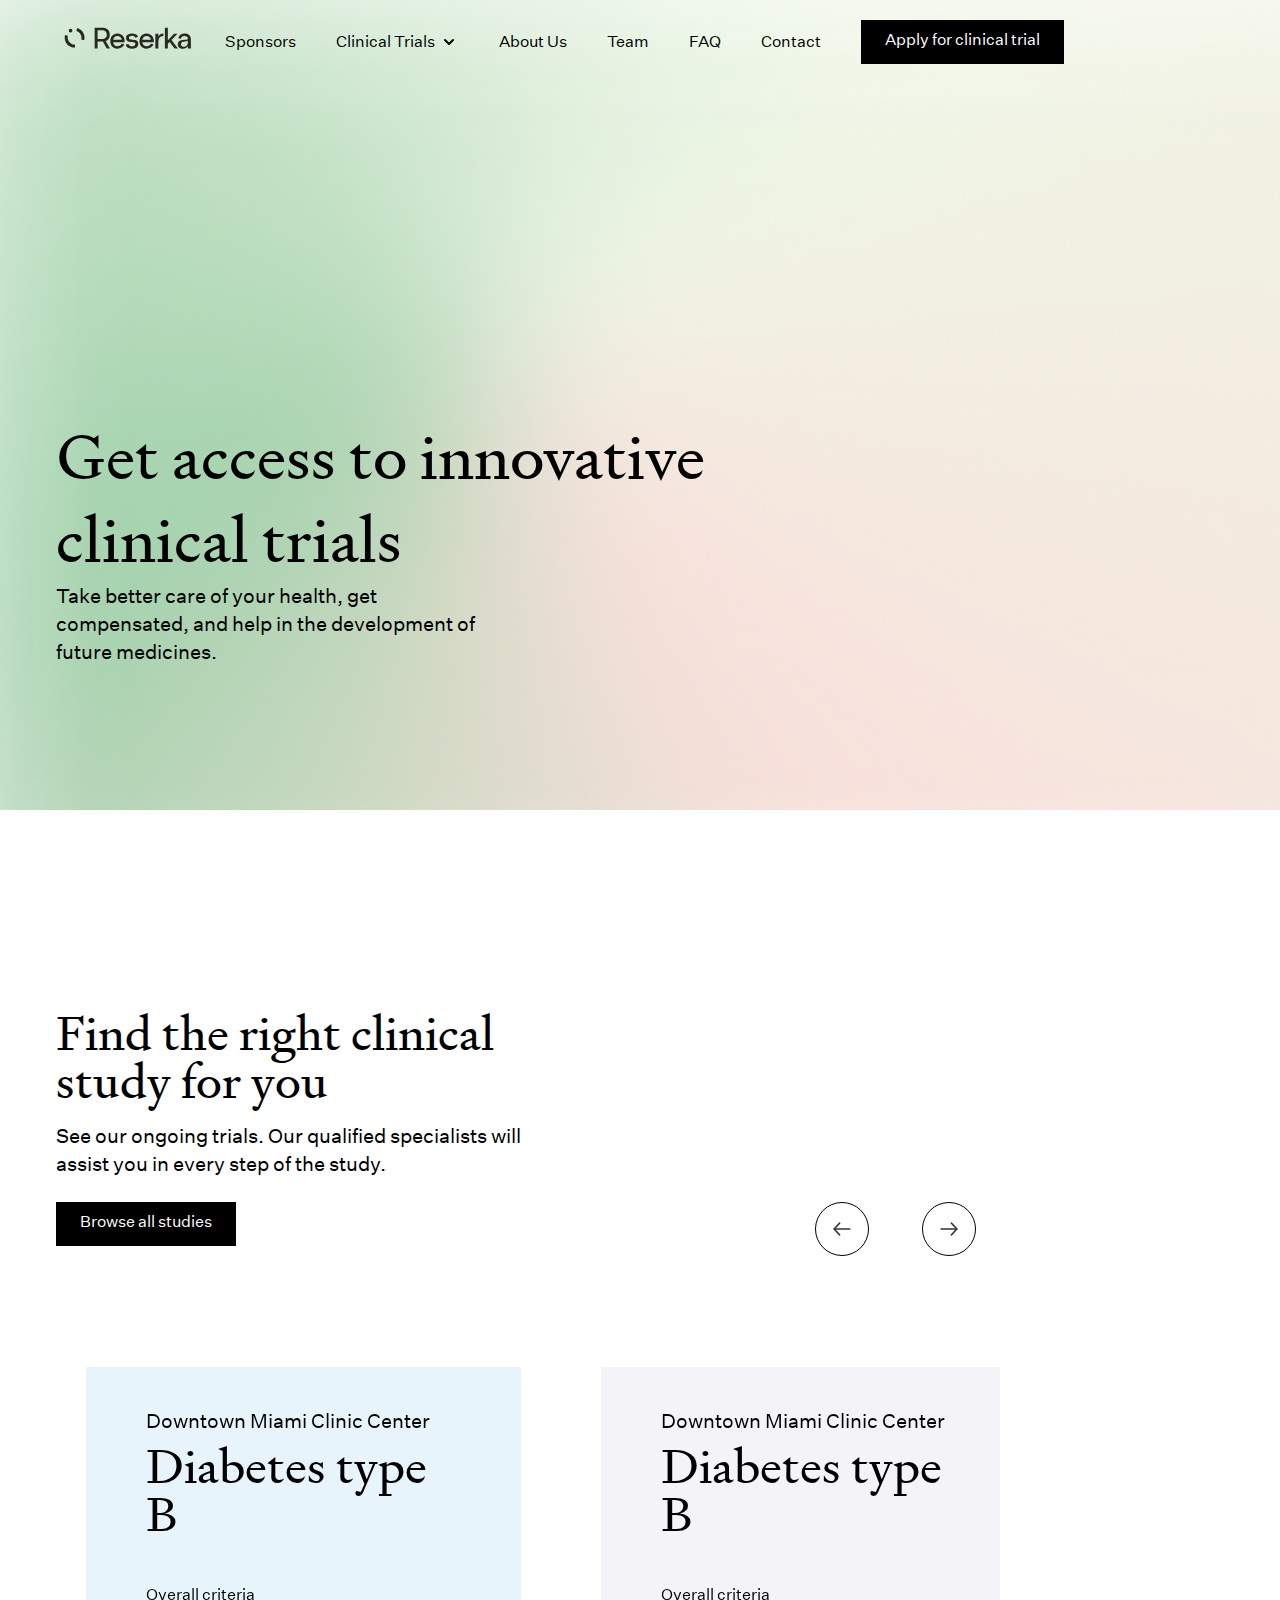
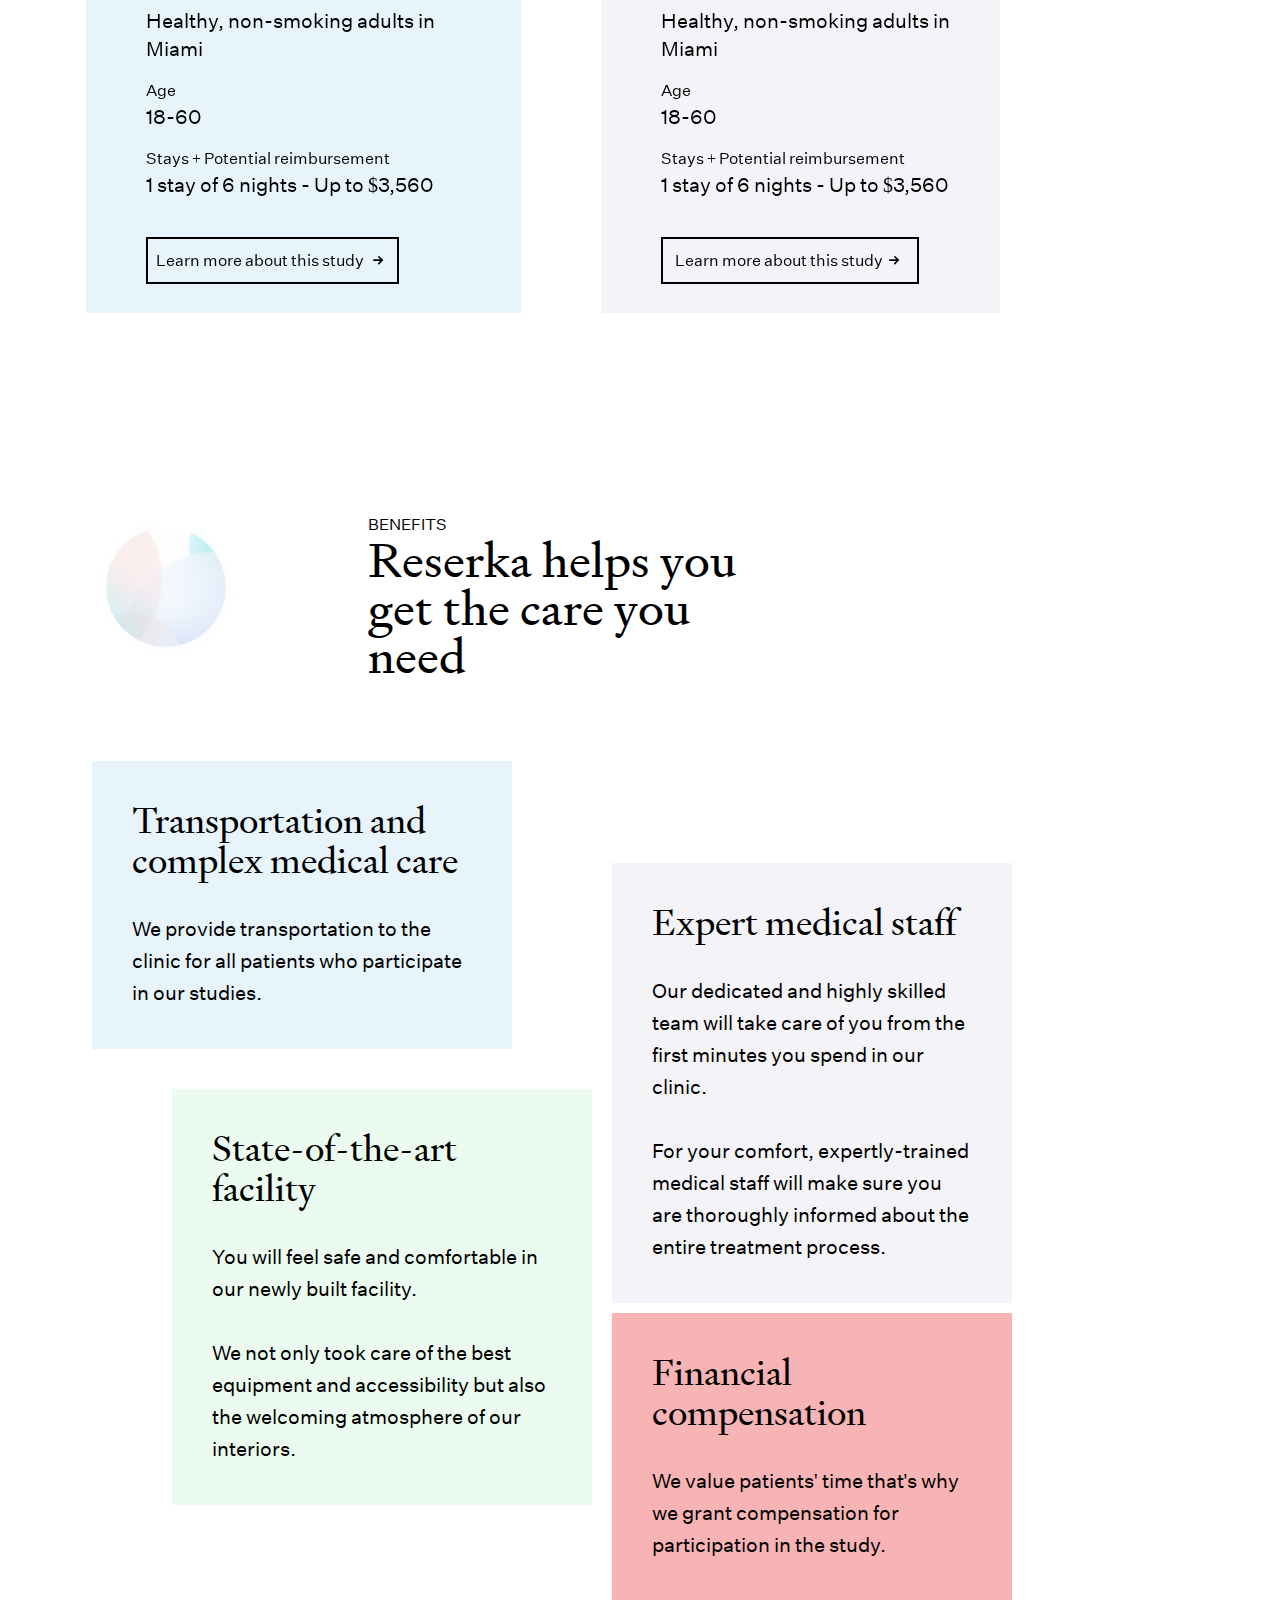
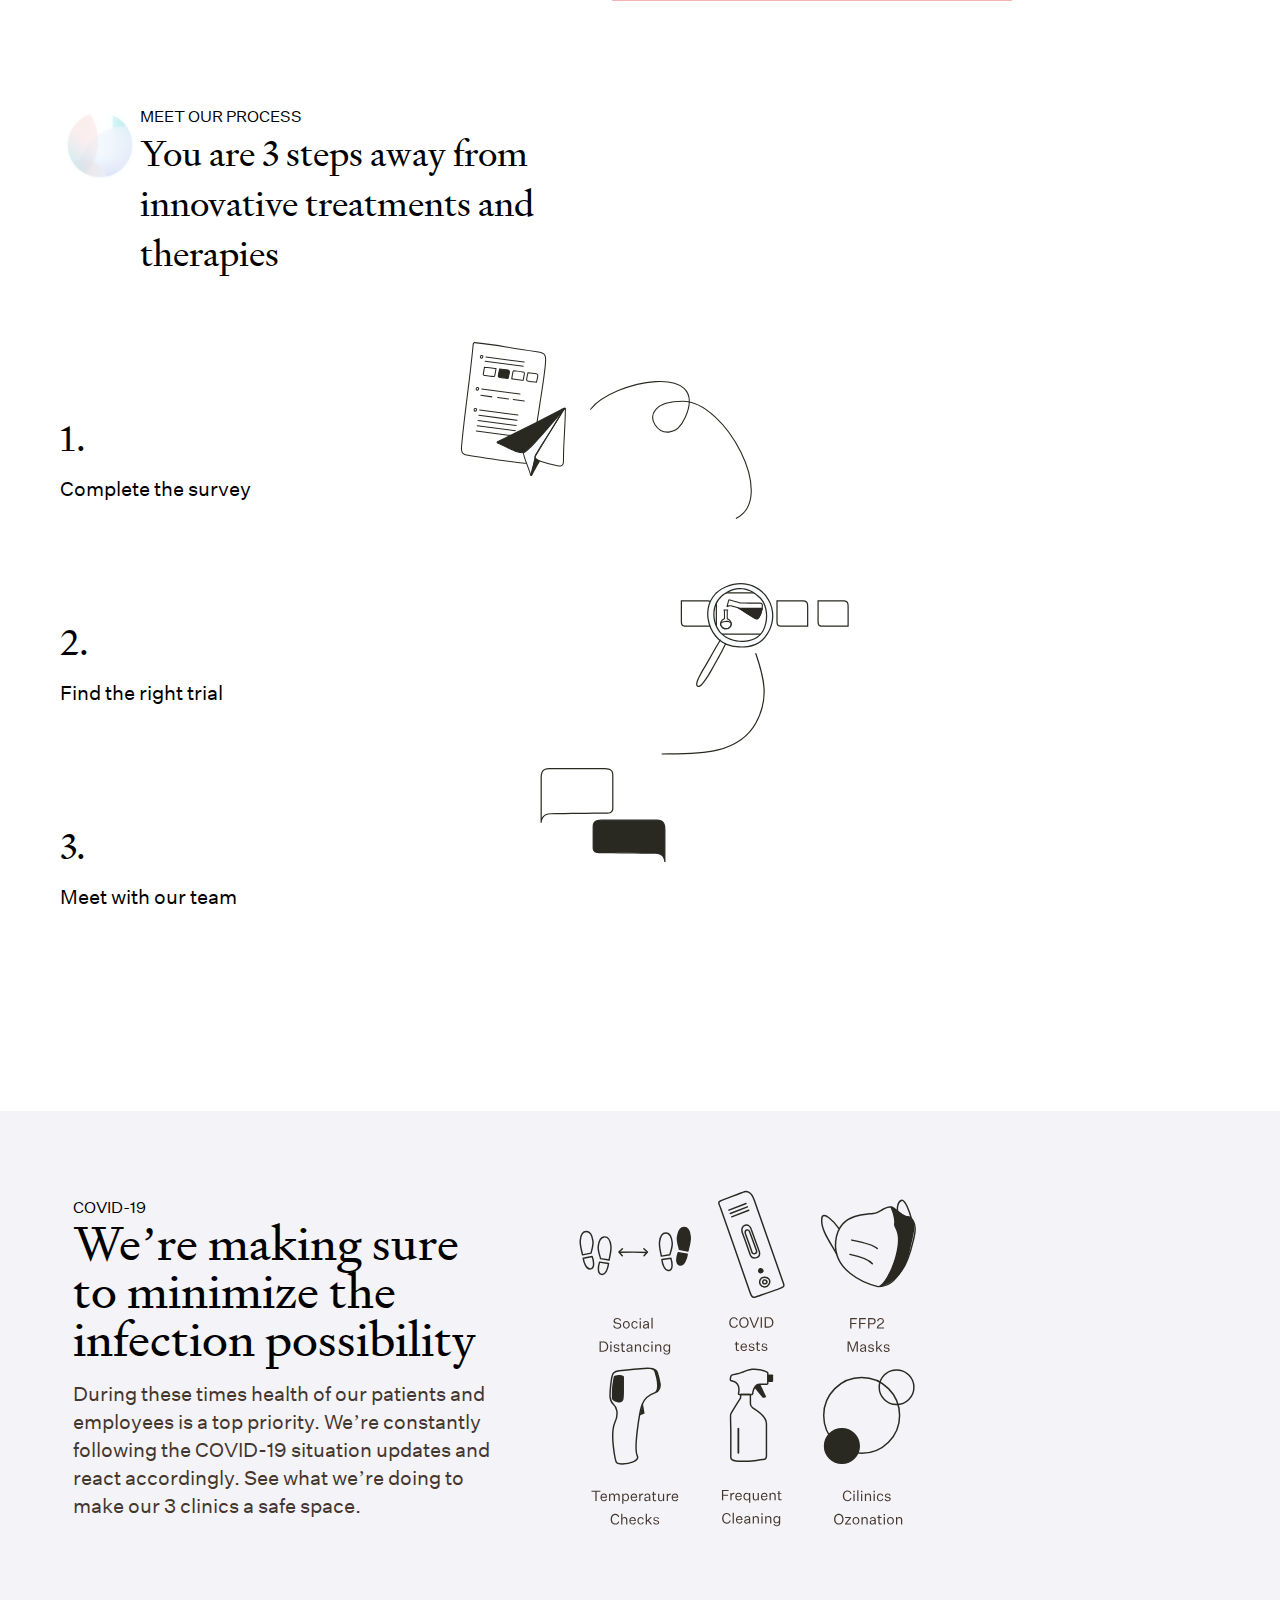
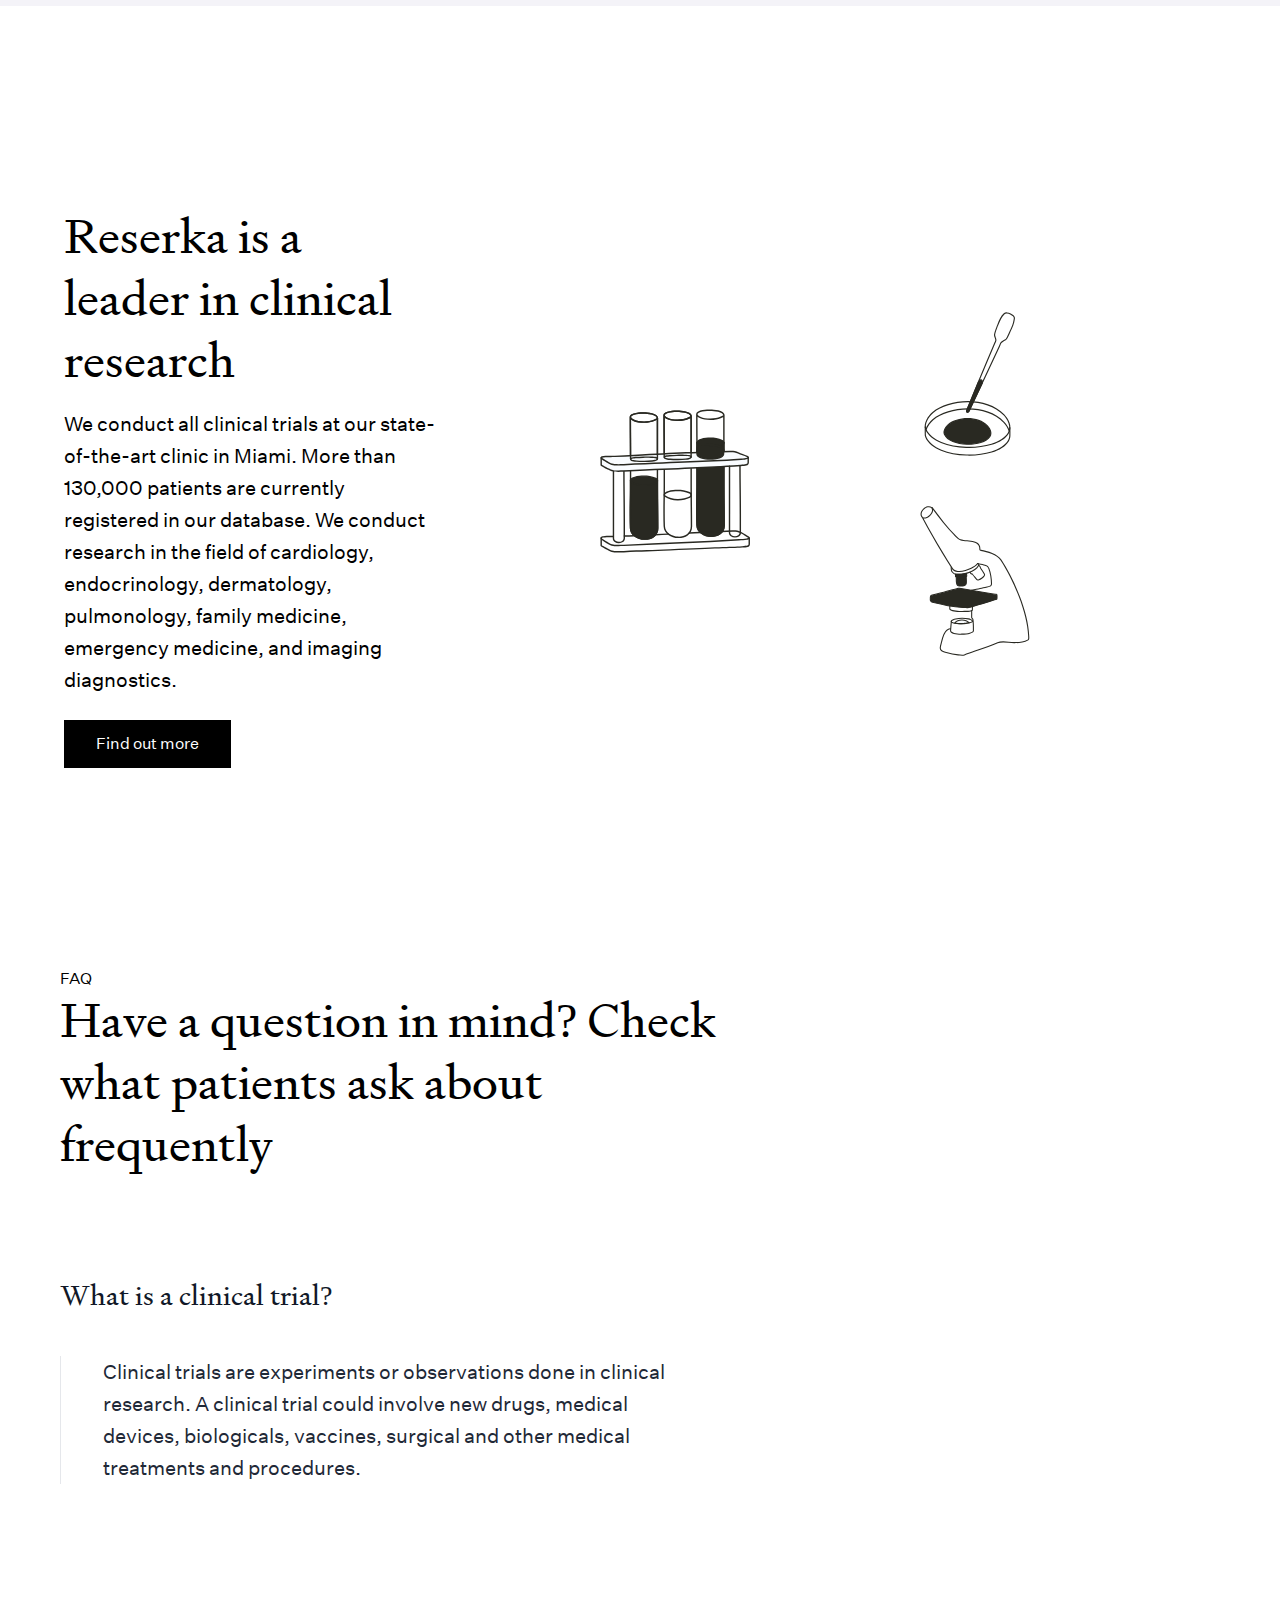
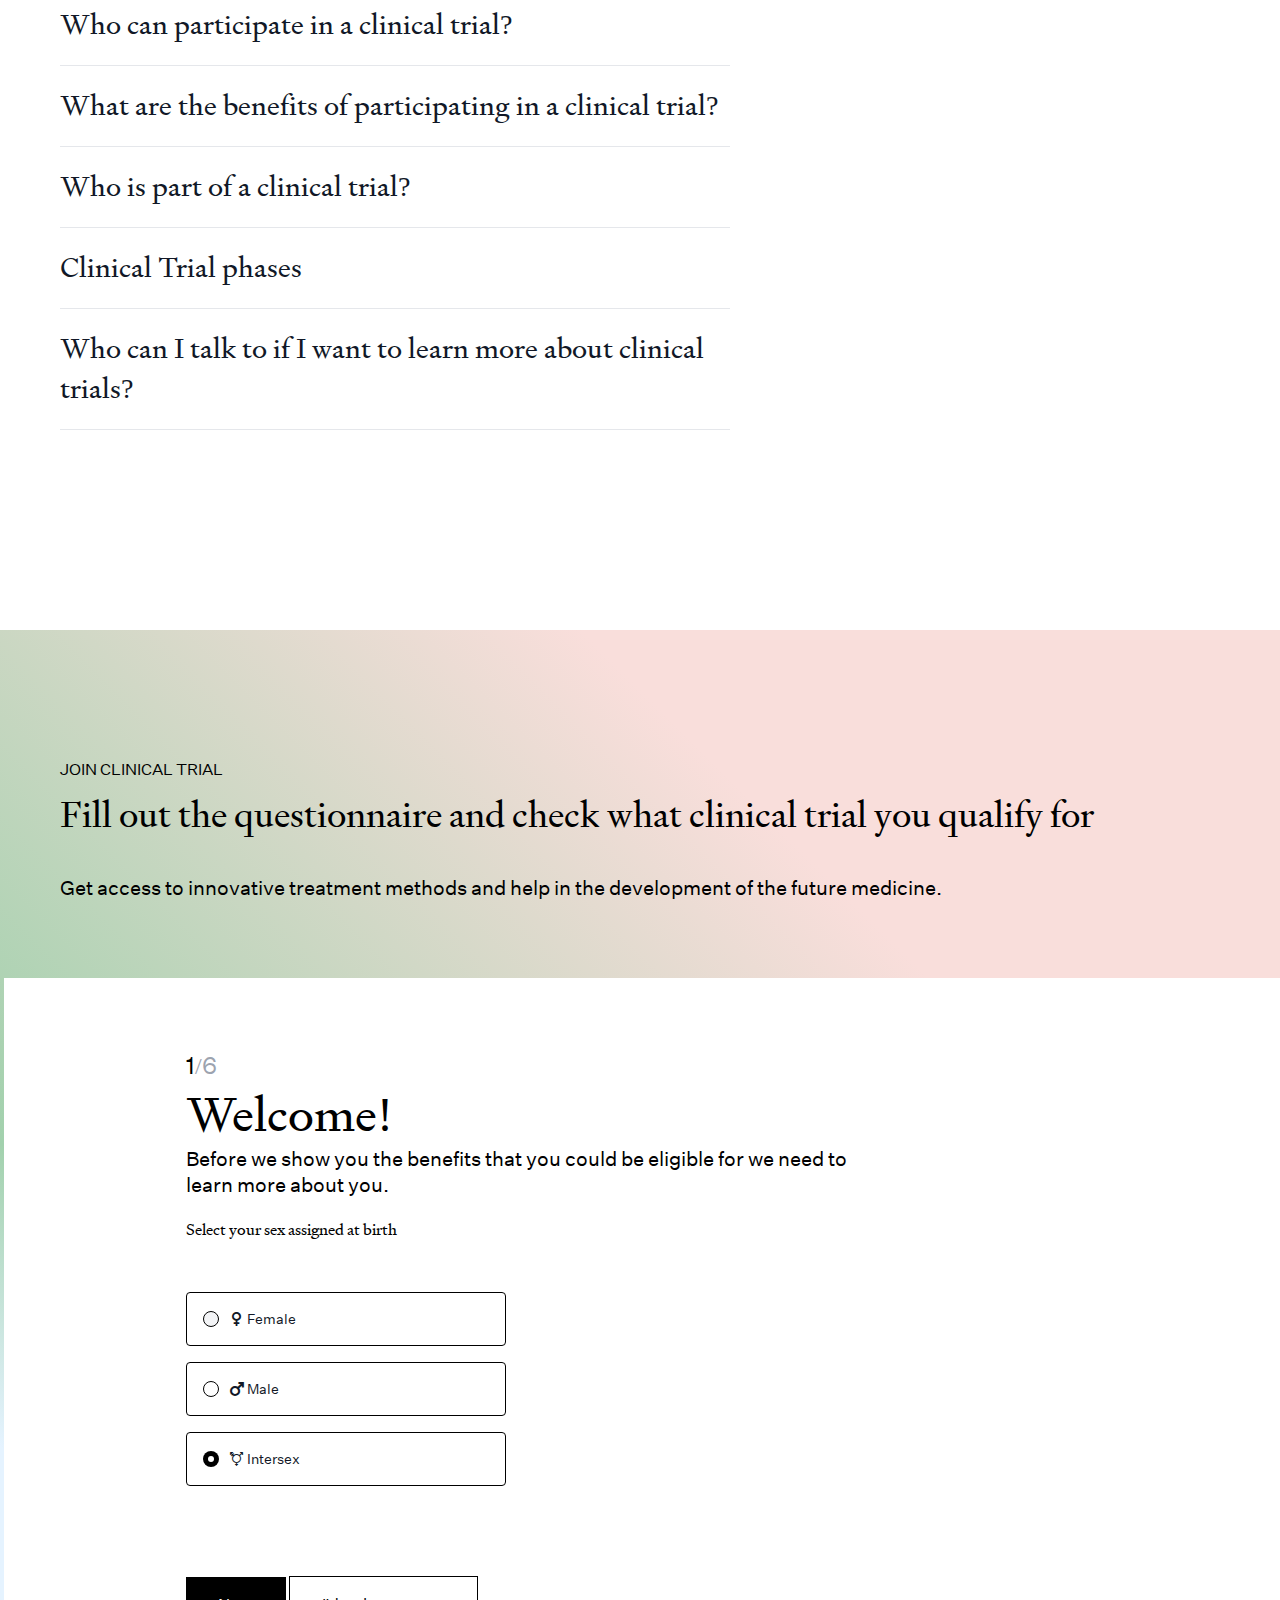
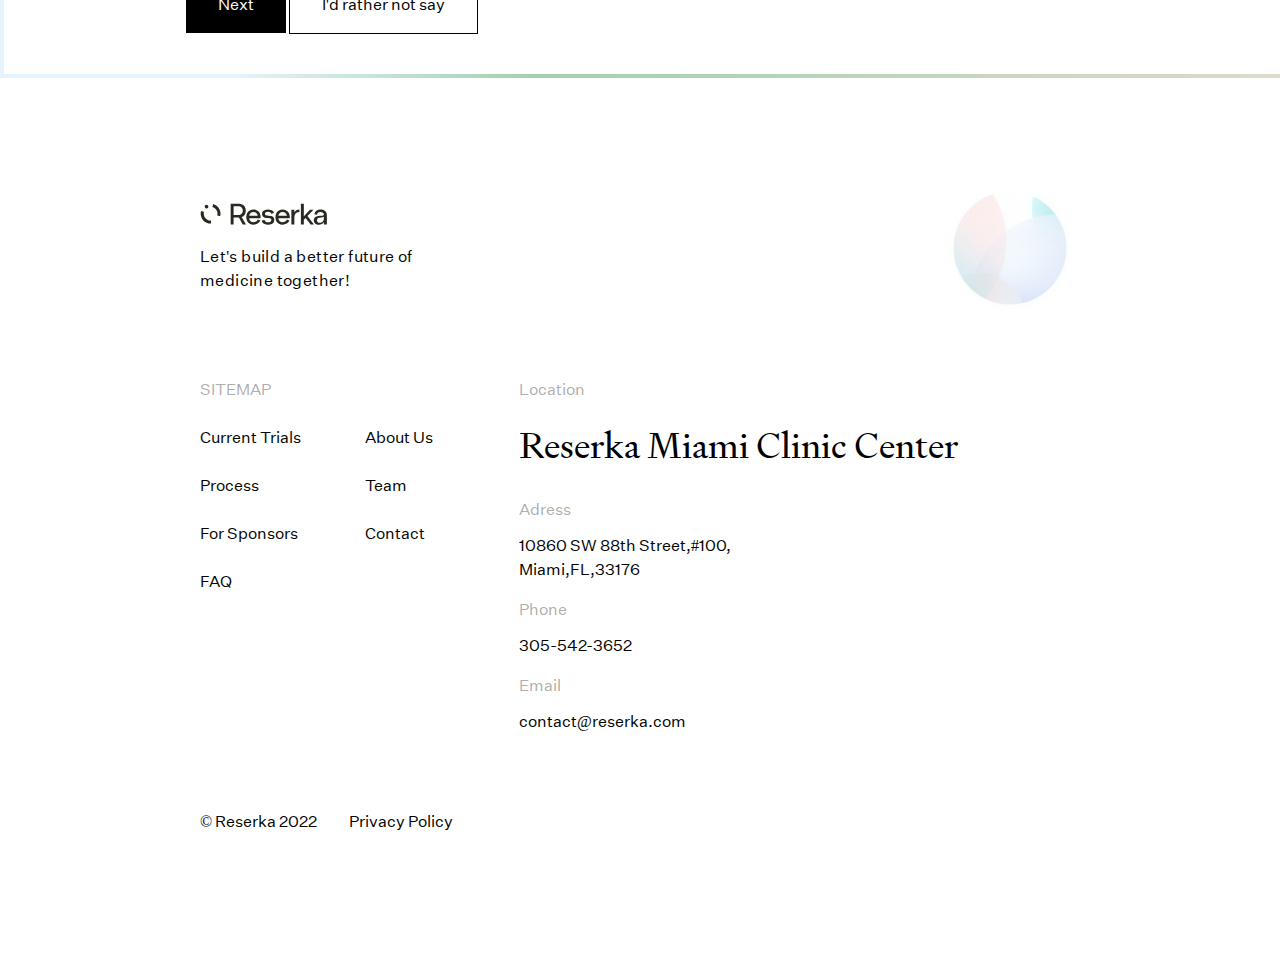
==== commit 249a9e7d: "FIX: Made changes" ====
--- a/index.html
+++ b/index.html
@@ -436,7 +436,7 @@
           >
             <div class="flex flex-col-reverse gap-10">
               <div
-                class="bg-lightblue xxl:w-[590px] xl:w-[460px] lg:w-[420px] md:w-[360px] w-[330px] h-fit cursor-pointer"
+                class="bg-lightblue hover:bg-backgroundImage xxl:w-[590px] xl:w-[460px] lg:w-[420px] md:w-[360px] w-[330px] h-fit cursor-pointer"
               >
                 <div class="lg:p-10 md:p-6">
                   <h4
@@ -529,9 +529,9 @@
               />
             </div>
             <div
-              class="xxl:w-[744px] xl:w-[796px] lg:w-[441px] md:w-[440px] w-[300px] xl:ml-[110px]"
+              class="xxl:w-[744px] xl:w-[796px] lg:w-[441px] md:w-[440px] w-fit xl:ml-[110px]"
             >
-              <p class="uppercase text-lighttext text-base">Meet our process</p>
+              <p class="uppercase text-base">Meet our process</p>
               <h3
                 class="xl:text-[48px] xl:leading-[62px] md:text-[36px] md:leading-[50px] text-[28px] leading-[39px]"
               >
@@ -540,10 +540,12 @@
             </div>
           </div>
           <div
-            class="lg:mt-[140px] md:mt-[60px] xl:ml-[280px] flex flex-col xl:gap-[140px] md:gap-[120px] gap-[32px]"
+            class="lg:mt-[140px] md:mt-[60px] mt-[32px] xl:ml-[280px] flex flex-col xl:gap-[140px] md:gap-[120px] gap-[32px]"
           >
             <div class="flex md:flex-row flex-col relative">
-              <div class="flex items-end">
+              <div
+                class="flex lg:flex-col flex-row lg:items-start items-end gap-[16px]"
+              >
                 <h3 class="xl:text-5xl md:text-4xl text-[28px] leading-[140%]">
                   1.
                 </h3>
@@ -553,7 +555,7 @@
               </div>
               <div class="md:inline-block flex justify-center">
                 <img
-                  class="md:absolute xl:w-[200px] xl:h-[260px] md:w-[126px] md:h-[162px] w-[118px] h-[152px] xxl:top-[-100px] xxl:left-[500px] xl:top-[-110px] xl:left-[490px] lg:top-[-80px] lg:left-[400px] md:left-[400px] md:top-[-60px] md:mt-0 mt-[32px]"
+                  class="md:absolute xl:w-[180px] xl:h-[200px] md:w-[106px] md:h-[142px] w-[118px] h-[152px] xxl:top-[-100px] xxl:left-[550px] xl:top-[-90px] xl:left-[490px] lg:top-[-80px] lg:left-[400px] md:left-[400px] md:top-[-60px] md:mt-0 mt-[32px]"
                   src="img/survey_logo.svg"
                   alt="Survey logo"
                 />
@@ -565,7 +567,9 @@
               </div>
             </div>
             <div class="flex md:flex-row flex-col justify-between relative">
-              <div class="flex items-end">
+              <div
+                class="flex lg:flex-col flex-row lg:items-start items-end gap-[16px]"
+              >
                 <h3
                   class="xxl:text-5xl xl:text-5xl lg:text-4xl md:text-4xl text-[28px] leading-[140%]"
                 >
@@ -589,7 +593,9 @@
               </div>
             </div>
             <div class="flex md:flex-row flex-col justify-between relative">
-              <div class="flex items-end">
+              <div
+                class="flex lg:flex-col flex-row lg:items-start items-end gap-[16px]"
+              >
                 <h3
                   class="xxl:text-5xl xl:text-5xl lg:text-4xl md:text-4xl text-[28px] leading-[140%]"
                 >
@@ -617,7 +623,7 @@
           class="container flex lg:flex-row flex-col xl:py-[150px] py-[75px] w-full md:justify-evenly justify-items-center xxl:mx-[150px] items-center"
         >
           <div class="xl:w-[640px] lg:w-[430px] md:w-[510px] w-[330px]">
-            <p class="uppercase text-lighttext">Covid-19</p>
+            <p class="uppercase">Covid-19</p>
             <h3
               class="xxl:text-[64px] xl:text-[64px] lg:text-5xl md:text-5xl text-[28px] mb-4 leading-[130%]"
             >
@@ -659,7 +665,7 @@
       <section class="mt-[200px]">
         <div class="container relative">
           <div
-            class="xxl:w-[620xp] xl:w-[620px] lg:w-[420px] md:w-[420px] w-[330px] xl:ml-[180px] md:ml-10 pl-6"
+            class="xxl:w-[620xp] xl:w-[620px] lg:w-[420px] md:w-[420px] w-fit xl:ml-[180px] md:ml-10 px-6"
           >
             <h2
               class="xl:text-[64px] md:text-[48px] text-[36px] xl:leading-[83px] lg:leading-[62px] md:leading-[62px] leading-[50px]"
@@ -668,17 +674,17 @@
             </h2>
             <div>
               <img
-                class="xxl:w-[200px] xxl:h-[200px] lg:w-[150px] lg:h-[150px] md:w-[80px] md:h-[120px] w-[100px] h-[100px] absolute xxl:left-[1700px] xl:left-[1200px] lg:left-[900px] md:top-[100px] md:left-[650px] left-[150px] top-[230px]"
+                class="xxl:w-[200px] xxl:h-[200px] lg:w-[150px] lg:h-[150px] md:w-[80px] md:h-[120px] w-[100px] h-[100px] absolute xxl:left-[1700px] xl:left-[1200px] lg:left-[900px] md:top-[100px] md:left-[650px] left-[135px] top-[230px]"
                 src="img/sample.svg"
                 alt=""
               />
               <img
-                class="xxl:w-[200px] xxl:h-[200px] lg:w-[150px] lg:h-[150px] md:w-[90px] md:h-[90px] w-[100px] h-[100px] absolute xxl:left-[1400px] xl:left-[1000px] lg:left-[600px] md:top-[200px] md:right-[170px] left-[100xp] top-[150px] right-[250px]"
+                class="xxl:w-[200px] xxl:h-[200px] lg:w-[150px] lg:h-[150px] md:w-[90px] md:h-[90px] w-[100px] h-[100px] absolute xxl:left-[1400px] xl:left-[1000px] lg:left-[600px] md:top-[200px] md:right-[170px] left-[100xp] top-[150px] right-[200px]"
                 src="img/flask.svg"
                 alt=""
               />
               <img
-                class="xxl:w-[200px] xxl:h-[200px] lg:w-[150px] lg:h-[150px] md:w-[92px] md:h-[128px] w-[100px] h-[100px] absolute xxl:left-[1700px] xl:left-[1200px] lg:left-[900px] md:top-[300px] md:left-[650px] left-[220px] top-[170px]"
+                class="xxl:w-[200px] xxl:h-[200px] lg:w-[150px] lg:h-[150px] md:w-[92px] md:h-[128px] w-[100px] h-[100px] absolute xxl:left-[1700px] xl:left-[1200px] lg:left-[900px] md:top-[300px] md:left-[650px] left-[220px] top-[165px]"
                 src="img/microscope.svg"
                 alt=""
               />
@@ -693,7 +699,7 @@
               </p>
               <a
                 href="#"
-                class="bg-black text-[16px] leading-[150%] text-white px-8 py-3 md:inline-block text-center block"
+                class="bg-black text-[16px] leading-[150%] w-[90wh] text-white px-8 py-3 md:inline-block text-center block"
                 >Find out more</a
               >
             </div>
@@ -733,10 +739,11 @@
                   aria-expanded="true"
                   aria-controls="accordion-flush-body-1"
                 >
-                  <span
+                  <h5
                     class="xl:text-[48px] xl:leading-[68px] md:text-[28px] md:leading-[40px] text-[24px] leading-[34px]"
-                    >What is a clinical trial?</span
-                  >
+                  >
+                    What is a clinical trial?
+                  </h5>
                 </button>
               </h2>
               <div
@@ -763,10 +770,11 @@
                   aria-expanded="false"
                   aria-controls="accordion-flush-body-2"
                 >
-                  <span
+                  <h5
                     class="xl:text-[48px] xl:leading-[68px] md:text-[28px] md:leading-[40px] text-[24px] leading-[34px]"
-                    >Who can participate in a clinical trial?</span
-                  >
+                  >
+                    Who can participate in a clinical trial?
+                  </h5>
                 </button>
               </h2>
               <div
@@ -792,11 +800,11 @@
                   aria-expanded="false"
                   aria-controls="accordion-flush-body-3"
                 >
-                  <span
+                  <h5
                     class="xl:text-[48px] xl:leading-[68px] md:text-[28px] md:leading-[40px] text-[24px] leading-[34px]"
                   >
                     What are the benefits of participating in a clinical trial?
-                  </span>
+                  </h5>
                 </button>
               </h2>
               <div
@@ -823,10 +831,11 @@
                   aria-expanded="false"
                   aria-controls="accordion-flush-body-4"
                 >
-                  <span
+                  <h5
                     class="xl:text-[48px] xl:leading-[68px] md:text-[28px] md:leading-[40px] text-[24px] leading-[34px]"
-                    >Who is part of a clinical trial?
-                  </span>
+                  >
+                    Who is part of a clinical trial?
+                  </h5>
                 </button>
               </h2>
               <div
@@ -855,10 +864,11 @@
                   aria-expanded="false"
                   aria-controls="accordion-flush-body-5"
                 >
-                  <span
+                  <h5
                     class="xl:text-[48px] xl:leading-[68px] md:text-[28px] md:leading-[40px] text-[24px] leading-[34px]"
-                    >Clinical Trial phases
-                  </span>
+                  >
+                    Clinical Trial phases
+                  </h5>
                 </button>
               </h2>
               <div
@@ -917,11 +927,12 @@
                   aria-expanded="false"
                   aria-controls="accordion-flush-body-6"
                 >
-                  <span
+                  <h5
                     class="xl:text-[48px] xl:leading-[68px] md:text-[28px] md:leading-[40px] text-[24px] leading-[34px]"
-                    >Who can I talk to if I want to learn more about clinical
+                  >
+                    Who can I talk to if I want to learn more about clinical
                     trials?
-                  </span>
+                  </h5>
                 </button>
               </h2>
               <div
@@ -953,9 +964,9 @@
       <section class="mt-[200px] call_to_action">
         <div class="flex xl:flex-row flex-col md:justify-evenly w-full">
           <div
-            class="pt-32 xl:pb-96 pb-[70px] xl:ml-[180px] xl:mr-[125px] lg:ml-[60px] xxl:w-[415px] xl:w-[415px] md:w-[400px] w-[70%] md:mx-[12px] mx-[24px]"
+            class="pt-32 xl:pb-96 pb-[70px] xl:ml-[180px] xl:mr-[125px] lg:ml-[60px] md:w-fit w-[70%] md:mx-[12px] mx-[24px]"
           >
-            <p class="uppercase text-lighttext">Join clinical trial</p>
+            <p class="uppercase">Join clinical trial</p>
             <h3
               class="md:text-[36px] text-[28px] mt-2 md:leading-[50px] leading-[39px]"
             >
@@ -1467,7 +1478,7 @@
             <a href="index.html" class="text-center">
               <img src="img/reserka-logo.svg" alt="Reserka Logo" />
             </a>
-            <p class="mt-5 md:text-start text-center">
+            <p class="mt-5 md:text-start text-center tracking-wide w-[240px]">
               Let's build a better future of medicine together!
             </p>
           </div>
@@ -1524,7 +1535,6 @@
               <span>© Reserka 2022</span>
               <span>Privacy Policy</span>
             </div>
-            <div>Design by Altalogy</div>
           </div>
         </div>
       </div>
--- a/css/main.css
+++ b/css/main.css
@@ -1153,8 +1153,8 @@
   left: 200px;
 }
 
-.left-\[150px\] {
-  left: 150px;
+.left-\[135px\] {
+  left: 135px;
 }
 
 .top-\[230px\] {
@@ -1165,16 +1165,16 @@
   top: 150px;
 }
 
-.right-\[250px\] {
-  right: 250px;
+.right-\[200px\] {
+  right: 200px;
 }
 
 .left-\[220px\] {
   left: 220px;
 }
 
-.top-\[170px\] {
-  top: 170px;
+.top-\[165px\] {
+  top: 165px;
 }
 
 .bottom-\[40px\] {
@@ -1797,30 +1797,34 @@
   width: 80px;
 }
 
+.w-\[118px\] {
+  width: 118px;
+}
+
+.w-\[200px\] {
+  width: 200px;
+}
+
+.w-\[202px\] {
+  width: 202px;
+}
+
+.w-\[90wh\] {
+  width: 90wh;
+}
+
+.w-5\/12 {
+  width: 41.666667%;
+}
+
+.w-\[284px\] {
+  width: 284px;
+}
+
 .w-\[300px\] {
   width: 300px;
 }
 
-.w-\[118px\] {
-  width: 118px;
-}
-
-.w-\[200px\] {
-  width: 200px;
-}
-
-.w-\[202px\] {
-  width: 202px;
-}
-
-.w-5\/12 {
-  width: 41.666667%;
-}
-
-.w-\[284px\] {
-  width: 284px;
-}
-
 .w-\[54px\] {
   width: 54px;
 }
@@ -1899,6 +1903,10 @@
 
 .w-1\/2 {
   width: 50%;
+}
+
+.w-\[240px\] {
+  width: 240px;
 }
 
 .max-w-7xl {
@@ -2760,6 +2768,10 @@
 
 .leading-9 {
   line-height: 2.25rem;
+}
+
+.tracking-wide {
+  letter-spacing: 0.025em;
 }
 
 .text-gray-700 {
@@ -2900,7 +2912,7 @@
 @font-face {
   font-family: "Signifier-Regular";
 
-  src: url(/font/Signifier-Regular.otf);
+  src: url(/font/test-signifier-regular.woff2);
 
   font-weight: normal;
 
@@ -2910,7 +2922,7 @@
 @font-face {
   font-family: "UntitledSans-Regular";
 
-  src: url(/font/UntitledSans-Regular.otf);
+  src: url(/font/test-untitled-sans-regular.woff2);
 
   font-weight: normal;
 
@@ -2919,12 +2931,12 @@
 
 * {
   box-sizing: border-box;
-  font-family: "UntitledSans-Regular";
 }
 
 body {
   min-width: 100vw;
   overflow-x: hidden;
+  font-family: "UntitledSans-Regular";
 }
 
 h1,
@@ -2987,7 +2999,7 @@
 /* HERO */
 
 .hero_section {
-  background: url(/img/Gradient-BG-Warm.jpg);
+  background: url(../img/Gradient-BG-Warm.jpg);
   height: 90vh;
   width: 100%;
   background-size: cover;
@@ -3007,10 +3019,10 @@
 
 .call_to_action {
   background: linear-gradient(
-    22deg,
-    rgba(229, 243, 255, 1) 0%,
-    rgba(249, 222, 219, 1) 45%,
-    rgba(162, 209, 173, 1) 74%
+    45deg,
+    rgba(229, 243, 255, 1) 10%,
+    rgba(162, 209, 173, 1) 23%,
+    rgba(249, 222, 219, 1) 70%
   );
 }
 
@@ -3724,8 +3736,8 @@
     height: 148px;
   }
 
-  .md\:h-\[162px\] {
-    height: 162px;
+  .md\:h-\[142px\] {
+    height: 142px;
   }
 
   .md\:h-\[182px\] {
@@ -3928,18 +3940,18 @@
     width: 440px;
   }
 
+  .md\:w-\[106px\] {
+    width: 106px;
+  }
+
+  .md\:w-\[170px\] {
+    width: 170px;
+  }
+
   .md\:w-\[126px\] {
     width: 126px;
   }
 
-  .md\:w-\[170px\] {
-    width: 170px;
-  }
-
-  .md\:w-\[106px\] {
-    width: 106px;
-  }
-
   .md\:w-\[80px\] {
     width: 80px;
   }
@@ -4022,6 +4034,11 @@
 
   .md\:w-\[700px\] {
     width: 700px;
+  }
+
+  .md\:w-fit {
+    width: -moz-fit-content;
+    width: fit-content;
   }
 
   .md\:basis-1\/3 {
@@ -4763,6 +4780,10 @@
     flex-wrap: nowrap;
   }
 
+  .lg\:items-start {
+    align-items: flex-start;
+  }
+
   .lg\:justify-start {
     justify-content: flex-start;
   }
@@ -4941,8 +4962,8 @@
     top: 0px;
   }
 
-  .xl\:top-\[-110px\] {
-    top: -110px;
+  .xl\:top-\[-90px\] {
+    top: -90px;
   }
 
   .xl\:left-\[490px\] {
@@ -5034,6 +5055,10 @@
     margin-left: 1.5rem;
   }
 
+  .xl\:ml-\[160px\] {
+    margin-left: 160px;
+  }
+
   .xl\:inline-block {
     display: inline-block;
   }
@@ -5046,8 +5071,8 @@
     height: 900px;
   }
 
-  .xl\:h-\[260px\] {
-    height: 260px;
+  .xl\:h-\[200px\] {
+    height: 200px;
   }
 
   .xl\:h-\[248px\] {
@@ -5126,8 +5151,8 @@
     width: 796px;
   }
 
-  .xl\:w-\[200px\] {
-    width: 200px;
+  .xl\:w-\[180px\] {
+    width: 180px;
   }
 
   .xl\:w-\[292px\] {
@@ -5314,8 +5339,8 @@
     top: -100px;
   }
 
-  .xxl\:left-\[500px\] {
-    left: 500px;
+  .xxl\:left-\[550px\] {
+    left: 550px;
   }
 
   .xxl\:top-\[-60px\] {
